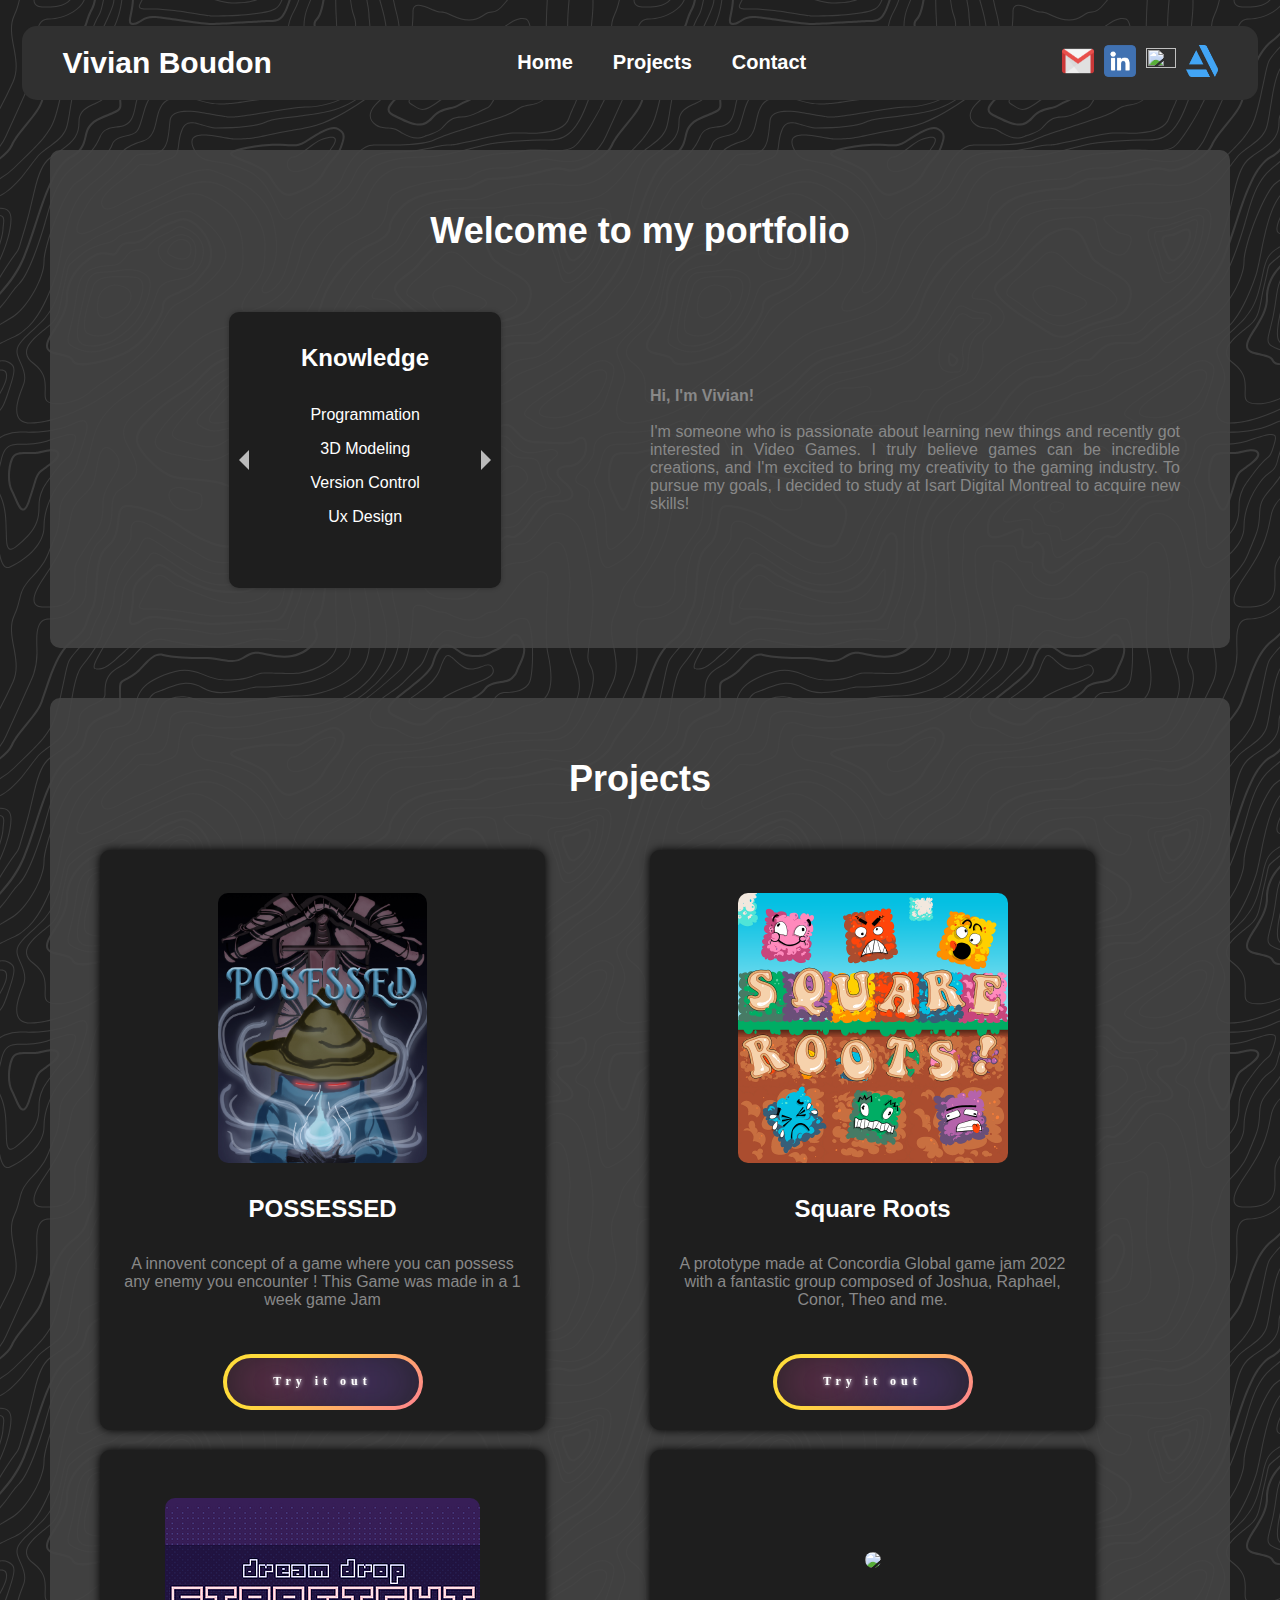
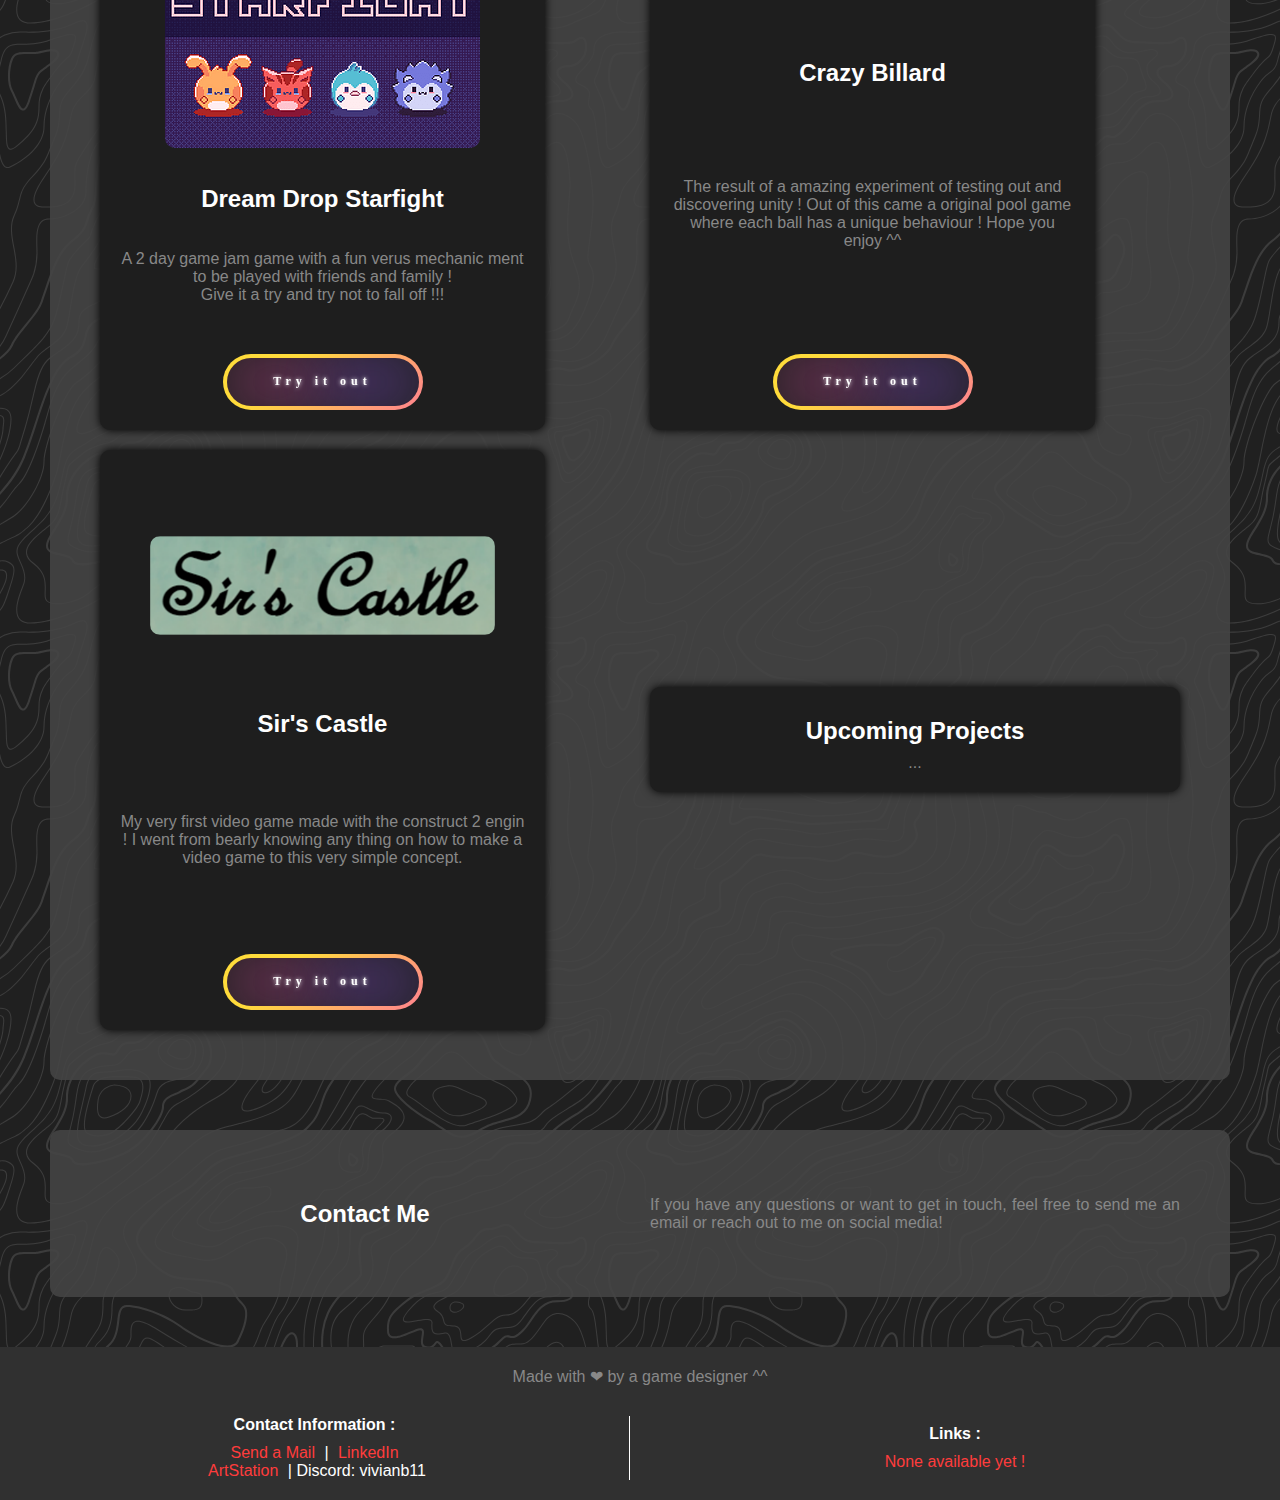
==== index.html @ c64f6b52 "Added new game + dell usful buttons" ====
<!DOCTYPE html>
<html lang="en">

<head>
    <meta charset="UTF-8">
    <meta name="viewport" content="width=device-width, initial-scale=1.0">

    <title>My portfolio</title>
    <link rel="shortcut icon" href="Assets/Icons/Logo-Site.png" type="image/x-icon">

    <link rel="stylesheet" type="text/css" href="style.css">
</head>

<body>
    <header>
        <div class="logo">
            <a href="" class="no-underline">
                <h3>Vivian Boudon</h3>
            </a>
        </div>
        <nav>
            <ul class="navbar-menu">
                <li><a href="#home">Home</a></li>
                <li><a href="#projects">Projects</a></li>
                <!-- <li><a href="#about">About Me</a></li> -->
                <li><a href="#contact">Contact</a></li>
            </ul>
        </nav>
        <div class="toggle">
            <!--<label class="label">&#x1F319;</label>-->
            <a href="#" class="no-underline" id="copy-link">
                <img src="Assets/Icons/Gmail-logo.png" width="32px" aspect-ratio="1/1" />
            </a>
            <a href="https://www.linkedin.com/in/vivian-boudon/" class="no-underline" target="_blank">
                <img src="Assets/Icons/Linkedin-logo.png" width="32px"/>
            </a>
            <a href="https://github.com/vivianb11" class="no-underline" target="_blank">
                <img src="Assets/Icons/github-icon.png" width="30px"/>
            </a>
            <a href="https://vivianb11.artstation.com/" class="no-underline" target="_blank">
                <img src="Assets/Icons/Artstation-logo.png" width="32px"/>
            </a>
        </div>
    </header>

    <section id="home">
        <div class="presentation_Title">
            <h1>Welcome to my portfolio</h1>
        </div>
        <div class="grid">
            <div class="card-deck">
                <div class="card active">
                    <h2 class="cardTitle">Knowledge</h2>
                    <div class="cardContent">
                        <div class="triangle prev"></div>
                        <ul>
                            <li>Programmation</li>
                            <li>3D Modeling</li>
                            <li>Version Control</li>
                            <li>Ux Design</li>
                        </ul>
                        <div class="triangle next"></div>
                    </div>
                </div>

                <div class="card">
                    <h2>Soft Skills</h2>
                    <div class="cardContent">
                        <div class="triangle prev"></div>
                        <ul>
                            <li>Open Minded</li>
                            <li>Organized</li>
                            <li>Team Work</li>
                            <li>Curious</li>
                        </ul>
                        <div class="triangle next"></div>
                    </div>
                </div>

                <div class="card">
                    <h2>Software I use</h2>
                    <div class="cardContent">
                        <div class="triangle prev"></div>
                        <ul>
                            <li>Unity</li>
                            <li>Blender</li>
                            <li>Figma</li>
                            <li>Photoshop</li>
                        </ul>
                        <div class="triangle next"></div>
                    </div>
                </div>
            </div>

            <div>
                <p class="welcome-text">
                    <strong>Hi, I'm Vivian!</strong><br><br>
                    I'm someone who is passionate about learning new things and recently got interested in Video Games.
                    I truly believe games can be incredible creations, and I'm excited to bring my creativity to the
                    gaming industry.
                    To pursue my goals, I decided to study at Isart Digital Montreal to acquire new skills!
                </p>
            </div>
        </div>
    </section>

    <section id="projects">
        <h1>Projects</h1>
        <div class="grid">

            <div class="item">
                <!-- <div class="void"></div> -->
                <img src="Assets/Img/Poster_-_Fiche.jpg">
                <!-- <div class="void"></div> -->
                    <h2>POSSESSED</h2>
                    <p>A innovent concept of a game where you can possess any enemy you encounter ! This Game was made in a 1 week game Jam</p>
                <div class="Button Grid">
                    <!-- <a href="#" class="btn" type="button">
                        <strong>Learn More <br> (WIP)</strong>

                        <div id="glow">
                            <div class="circle"></div>
                            <div class="circle"></div>
                        </div>
                    </a> -->
                    <a href="https://vivianb11.itch.io/possessed" class="btn" type="button" target="_blank">
                        <strong>Try it out</strong>

                        <div id="glow">
                            <div class="circle"></div>
                            <div class="circle"></div>
                        </div>
                    </a>
                </div>
            </div>

            <div class="item">
                <!-- <div class="void"></div> -->
                <img src="Assets/Img/SquareRoots_Ill.png">
                <!-- <div class="void"></div> -->
                    <h2>Square Roots</h2>
                    <p>A prototype made at Concordia Global game jam 2022 with a fantastic group composed of Joshua,
                        Raphael, Conor, Theo and me.</p>
                <div class="Button Grid">
                    <!-- <a href="#" class="btn" type="button">
                        <strong>Learn More <br> (WIP)</strong>

                        <div id="glow">
                            <div class="circle"></div>
                            <div class="circle"></div>
                        </div>
                    </a> -->
                    <a href="https://play.unity.com/mg/other/squaredroots" class="btn" type="button" target="_blank">
                        <strong>Try it out</strong>

                        <div id="glow">
                            <div class="circle"></div>
                            <div class="circle"></div>
                        </div>
                    </a>
                </div>
            </div>

            <div class="item">
                    <img src="Assets/Img/DreamDropStarfight.png">
                    <h2>Dream Drop Starfight</h2>
                    <p>A 2 day game jam game with a fun verus mechanic ment to be played with friends and family ! <br> Give it a try and try not to fall off !!!</p>
                <div class="Button Grid">
                    <!-- <a href="#" class="btn" type="button">
                        <strong>Learn More <br> (WIP)</strong>

                        <div id="glow">
                            <div class="circle"></div>
                            <div class="circle"></div>
                        </div>
                    </a> -->
                    <a href="https://miss-mystie.itch.io/dream-drop-starfight" class="btn" type="button" target="_blank">
                        <strong>Try it out</strong>

                        <div id="glow">
                            <div class="circle"></div>
                            <div class="circle"></div>
                        </div>
                    </a>
                </div>
            </div>

            <div class="item">
                <!-- <div class="void"></div> -->
                <img src="Assets/Img/CrazyPoolIlustration.png">
                <!-- <div class="void"></div> -->
                <h2>Crazy Billard</h2>
                <p>The result of a amazing experiment of testing out and discovering unity ! Out of this came a original pool game where each ball has a unique behaviour ! Hope you enjoy ^^</p>
                <div class="Button Grid">
                    <!-- <a href="#" class="btn" type="button">
                        <strong>Learn More <br> (WIP)</strong>

                        <div id="glow">
                            <div class="circle"></div>
                            <div class="circle"></div>
                        </div>
                    </a> -->
                    <a href="https://play.unity.com/mg/other/crazybillard_build_web" class="btn" type="button" target="_blank">
                        <strong>Try it out</strong>

                        <div id="glow">
                            <div class="circle"></div>
                            <div class="circle"></div>
                        </div>
                    </a>
                </div>
            </div>

            <div class="item">
                <!-- <div class="void"></div> -->
                <img src="Assets/Img/Sir'sCastle_Ill.png">
                <!-- <div class="void"></div> -->
                <h2>Sir's Castle</h2>
                <p>My very first video game made with the construct 2 engin ! I went from bearly knowing any thing on
                    how to make a video game to this very simple concept.</p>
                <div class="Button Grid">
                    <!-- <a href="#" class="btn" type="button">
                        <strong>Learn More <br> (WIP)</strong>

                        <div id="glow">
                            <div class="circle"></div>
                            <div class="circle"></div>
                        </div>
                    </a> -->
                    <a href="https://vivianb11.itch.io/sirs-castle" class="btn" type="button" target="_blank">
                        <strong>Try it out</strong>

                        <div id="glow">
                            <div class="circle"></div>
                            <div class="circle"></div>
                        </div>
                    </a>
                </div>
            </div>

            <div class="item">
                <!--<img src="image3.png">-->
                <h2>Upcoming Projects</h2>
                <p>...</p>
            </div>

            <!-- more items here (copy paste template) -->

            <!-- <div class="item">
                    <img src="A Image">
                    <video src="Or a video" muted autoplay loop></video>
                    <h2>Title</h2>
                    <p>Text</p>
                <div class="Button Grid">
                    <a href="#" class="btn" type="button">
                        <strong>Learn More <br> (WIP)</strong>

                        <div id="glow">
                            <div class="circle"></div>
                            <div class="circle"></div>
                        </div>
                    </a>
                    <a href="Link test" class="btn" type="button" target="_blank">
                        <strong>Try it out</strong>

                        <div id="glow">
                            <div class="circle"></div>
                            <div class="circle"></div>
                        </div>
                    </a>
                </div>
            </div> -->

        </div>
    </section>

    <section id="contact">
        <div class="grid">
            <h2>Contact Me</h2>
            <p>If you have any questions or want to get in touch, feel free to send me an email or reach out to me on
                social media!</p>
        </div>
    </section>

    <footer>
        <div class="love-message">
            <p>Made with ❤ by a game designer ^^</p>
        </div>
        <div class="footer-container">
            <div class="left-side">
                <div class="contact-info">
                    <h4>Contact Information :</h4>
                    <a href="mailto:vivianb.pro@gmail.com">Send a Mail</a> <span>|</span>
                    <a href="https://www.linkedin.com/in/vivian-boudon/" target="_blank">LinkedIn</a>
                    <p></p>
                    <a href="https://www.artstation.com/vivianb11" target="_blank">ArtStation</a> <span>|</span>
                    <span class="discord-info">Discord: vivianb11</span>
                </div>
            </div>
            <div class="right-side">
                <div class="additional-links">
                    <h4>Links :</h4>
                    <a href="#">None available yet !</a>
                    <!-- <a href="#">About</a>
                    <p></p>
                    <a href="#">Portfolio</a>
                    <p></p>
                    <a href="#">Projects</a>
                    <p></p>
                    <a href="#">Resume</a> -->
                </div>
            </div>
        </div>
    </footer>


    <script src="script.js"></script>
</body>

</html>
---- style.css ----
html {
  scroll-behavior: smooth;
}

img {
  filter: none;
}

header {
  background-color: #303030;
  color: #fff;
  width: 95%;
  padding-left: 10px;
  padding-right: 10px;
  display: flex;
  justify-content: space-between;
  align-items: center;
  border-radius: 15px 15px 15px 15px;
  margin: 0 auto;
  margin-top: 2%;
  max-width: 100%;
}

.logo {
  white-space: nowrap;
  margin: 20px;
}

.logo a h3 {
  padding-left: 5%;
  padding-right: 10%;
  margin: 0px;
}

.navbar-menu {
  list-style: none;
  display: flex;
  margin: 0;
  padding: 0;
}

.navbar-menu li {
  margin-left: 20px;
}

.navbar-menu li:first-child {
  margin-left: 0;
}

.navbar-menu li a {
  color: #fff;
  font-weight: bold;
  text-decoration: none;
  transition: all 0.2s ease-in-out;
  font-size: 125%;
}

.navbar-menu li a:hover {
  color: #f33;
}

body {
  background-color: #202020;
  background-image: url("data:image/svg+xml,%3Csvg xmlns='http://www.w3.org/2000/svg' width='600' height='600' viewBox='0 0 600 600'%3E%3Cpath fill='%23444444' fill-opacity='0.8' d='M600 325.1v-1.17c-6.5 3.83-13.06 7.64-14.68 8.64-10.6 6.56-18.57 12.56-24.68 19.09-5.58 5.95-12.44 10.06-22.42 14.15-1.45.6-2.96 1.2-4.83 1.9l-4.75 1.82c-9.78 3.75-14.8 6.27-18.98 10.1-4.23 3.88-9.65 6.6-16.77 8.84-1.95.6-3.99 1.17-6.47 1.8l-6.14 1.53c-5.29 1.35-8.3 2.37-10.54 3.78-3.08 1.92-6.63 3.26-12.74 5.03a384.1 384.1 0 0 1-4.82 1.36c-2.04.58-3.6 1.04-5.17 1.52a110.03 110.03 0 0 0-11.2 4.05c-2.7 1.15-5.5 3.93-8.78 8.4a157.68 157.68 0 0 0-6.15 9.2c-5.75 9.07-7.58 11.74-10.24 14.51a50.97 50.97 0 0 1-4.6 4.22c-2.33 1.9-10.39 7.54-11.81 8.74a14.68 14.68 0 0 0-3.67 4.15c-1.24 2.3-1.9 4.57-2.78 8.87-2.17 10.61-3.52 14.81-8.2 22.1-4.07 6.33-6.8 9.88-9.83 12.99-.47.48-.95.96-1.5 1.48l-3.75 3.56c-1.67 1.6-3.18 3.12-4.86 4.9a42.44 42.44 0 0 0-9.89 16.94c-2.5 8.13-2.72 15.47-1.76 27.22.47 5.82.51 6.36.51 8.18 0 10.51.12 17.53.63 25.78.24 4.05.56 7.8.97 11.22h.9c-1.13-9.58-1.5-21.83-1.5-37 0-1.86-.04-2.4-.52-8.26-.94-11.63-.72-18.87 1.73-26.85a41.44 41.44 0 0 1 9.65-16.55c1.67-1.76 3.18-3.27 4.83-4.85.63-.6 3.13-2.96 3.75-3.57a71.6 71.6 0 0 0 1.52-1.5c3.09-3.16 5.86-6.76 9.96-13.15 4.77-7.42 6.15-11.71 8.34-22.44.86-4.21 1.5-6.4 2.68-8.6.68-1.25 1.79-2.48 3.43-3.86 1.38-1.15 9.43-6.8 11.8-8.72 1.71-1.4 3.26-2.81 4.7-4.3 2.72-2.85 4.56-5.54 10.36-14.67a156.9 156.9 0 0 1 6.1-9.15c3.2-4.33 5.9-7.01 8.37-8.07 3.5-1.5 7.06-2.77 11.1-4.02a233.84 233.84 0 0 1 7.6-2.2l2.38-.67c6.19-1.79 9.81-3.16 12.98-5.15 2.14-1.33 5.08-2.33 10.27-3.65l6.14-1.53c2.5-.63 4.55-1.2 6.52-1.82 7.24-2.27 12.79-5.06 17.15-9.05 4.05-3.72 9-6.2 18.66-9.9l4.75-1.82c1.87-.72 3.39-1.31 4.85-1.91 10.1-4.15 17.07-8.32 22.76-14.4 6.05-6.45 13.95-12.4 24.49-18.92 1.56-.96 7.82-4.6 14.15-8.33v-64.58c-4 8.15-8.52 14.85-12.7 17.9-2.51 1.82-5.38 4.02-9.04 6.92a1063.87 1063.87 0 0 0-6.23 4.98l-1.27 1.02a2309.25 2309.25 0 0 1-4.87 3.9c-7.55 6-12.9 10.05-17.61 13.19-3.1 2.06-3.86 2.78-8.06 7.13-5.84 6.07-11.72 8.62-29.15 10.95-11.3 1.5-20.04 4.91-30.75 11.07-1.65.94-7.27 4.27-6.97 4.1-2.7 1.58-4.69 2.69-6.64 3.66-5.63 2.8-10.47 4.17-15.71 4.17-17.13 0-41.44 11.51-51.63 22.83-12.05 13.4-31.42 27.7-45.25 31.16-7.4 1.85-11.85 7.05-14.04 14.69-1.26 4.4-1.58 8.28-1.58 13.82 0 .82.01.98.24 3.63.45 5.18.35 8.72-.77 13.26-1.53 6.2-4.89 12.6-10.59 19.43-13.87 16.65-22.88 46.58-22.88 71.68 0 2.39.02 4.26.06 8.75.12 10.8.1 15.8-.22 21.95-.56 11.18-2.09 20.73-5 29.3h-1.05c2.94-8.56 4.49-18.12 5.05-29.35.31-6.13.34-11.1.22-21.9-.04-4.48-.06-6.36-.06-8.75 0-25.32 9.07-55.47 23.12-72.32 5.6-6.72 8.88-12.99 10.38-19.03 1.09-4.4 1.18-7.85.74-12.93-.23-2.7-.24-2.86-.24-3.72 0-5.62.32-9.57 1.62-14.1 2.28-7.95 6.97-13.44 14.76-15.39 13.6-3.4 32.82-17.59 44.75-30.84C409 360.14 433.58 348.5 451 348.5c5.07 0 9.77-1.33 15.26-4.07 1.93-.96 3.9-2.05 6.58-3.62-.3.18 5.33-3.16 6.98-4.11 10.82-6.21 19.66-9.67 31.11-11.2 17.23-2.3 22.9-4.75 28.57-10.64 4.25-4.41 5.04-5.16 8.22-7.28 4.68-3.11 10.01-7.14 17.55-13.14a1113.33 1113.33 0 0 0 4.86-3.89l1.28-1.02a4668.54 4668.54 0 0 1 6.23-4.98c3.67-2.9 6.55-5.12 9.07-6.95 4.37-3.19 9.16-10.56 13.29-19.4v66.9zm0-116.23c-.62.01-1.27.06-1.95.13-6.13.63-13.83 3.45-21.83 7.45-3.64 1.82-8.46 2.67-14.17 2.71-4.7.04-9.72-.47-14.73-1.33-1.7-.3-3.26-.61-4.67-.93a31.55 31.55 0 0 0-3.55-.57 273.4 273.4 0 0 0-16.66-.88c-10.42-.16-17.2.74-17.97 2.73-.38.97.6 2.55 3.03 4.87 1.01.97 2.22 2.03 4.04 3.55a1746.07 1746.07 0 0 0 4.79 4.02c1.39 1.2 3.1 1.92 5.5 2.5.7.16.86.2 2.64.54 3.53.7 5.03 1.25 6.15 2.63 1.41 1.76 1.4 4.54-.15 8.88-2.44 6.83-5.72 10.05-10.19 10.33-3.63.23-7.6-1.29-14.52-5.06-4.53-2.47-6.82-7.3-8.32-15.26-.17-.87-.32-1.78-.5-2.86l-.43-2.76c-1.05-6.58-1.9-9.2-3.73-10.11-.81-.4-1.59-.74-2.36-1-2.27-.77-4.6-1.02-8.1-.92-2.29.07-14.7 1-13.77.93-20.55 1.37-28.8 5.05-37.09 14.99a133.07 133.07 0 0 0-4.25 5.44l-2.3 3.09-2.51 3.32c-4.1 5.36-7.06 8.48-10.39 11.12-.65.52-1.33 1.04-2.13 1.62l-4.11 2.94a106.8 106.8 0 0 0-5.16 3.99c-4.55 3.74-9.74 8.6-16.25 15.38-8.25 8.58-11.78 13.54-11.7 15.95.07 1.65 1.64 2.11 6.79 2.38 1.61.09 2.15.12 2.98.2 2.95.24 5.09.73 6.81 1.68 7.48 4.15 11.63 7.26 13.95 11.58 3.3 6.15.8 12.88-8.89 20.26-8.28 6.3-11.1 10.37-11.31 14.96-.06 1.17 0 1.93.26 4.43.69 6.47.25 10.65-2.8 17.42a44.23 44.23 0 0 1-4.16 7.53c-2.82 3.97-5.47 5.74-10.6 7.69-.43.16-3.34 1.23-4.27 1.59-1.8.68-3.38 1.36-5.01 2.14-4.18 2-8.4 4.6-13.1 8.24-8.44 6.51-13.23 14.56-15.98 25.06-1.1 4.2-1.55 6.81-2.8 15.21-1.26 8.6-2.17 12.64-4.08 16.55-2.1 4.28-11.93 26.59-12.97 28.88a382.7 382.7 0 0 1-6.37 13.41c-4.07 8.11-7.61 14.07-10.73 17.81-5.38 6.46-8.98 14.37-13.77 28.42a810.14 810.14 0 0 0-1.89 5.6c-1.8 5.35-2.96 8.6-4.26 11.85-6.13 15.32-25.43 26.31-46.46 26.31-11.2 0-20.58-2.74-31.02-8.55-5.6-3.13-4.55-2.42-22.26-14.54-14.33-9.8-17.7-10.73-20.47-6.9-.37.5-1.81 2.74-1.83 2.77a52.24 52.24 0 0 1-4.94 5.9c-.73.79-5.52 5.87-6.97 7.45-2.38 2.6-4.3 4.81-5.98 6.93a45.6 45.6 0 0 0-5.08 7.66c-1.29 2.57-1.9 5.25-2.66 10.6a997.6 997.6 0 0 1-.46 3.18h-1l.47-3.32c.77-5.45 1.4-8.2 2.75-10.9a46.54 46.54 0 0 1 5.2-7.84c1.7-2.14 3.63-4.38 6.03-6.98 1.45-1.59 6.24-6.68 6.96-7.46a51.58 51.58 0 0 0 4.84-5.78s1.47-2.26 1.86-2.8c3.25-4.5 7.08-3.44 21.84 6.67 17.67 12.08 16.62 11.38 22.19 14.48 10.3 5.73 19.5 8.43 30.53 8.43 20.65 0 39.57-10.77 45.54-25.69a219.7 219.7 0 0 0 4.24-11.8 6752.32 6752.32 0 0 0 1.88-5.6c4.83-14.16 8.47-22.14 13.96-28.73 3.05-3.66 6.56-9.57 10.6-17.61 1.97-3.93 4.04-8.31 6.35-13.38 1.03-2.28 10.88-24.61 12.98-28.91 1.85-3.79 2.75-7.76 4-16.25 1.24-8.44 1.7-11.07 2.81-15.32 2.8-10.7 7.71-18.94 16.33-25.6a73.18 73.18 0 0 1 13.29-8.35c1.66-.8 3.27-1.48 5.08-2.18.94-.36 3.86-1.43 4.28-1.59 4.95-1.88 7.44-3.55 10.14-7.33 1.35-1.9 2.68-4.3 4.06-7.37 2.97-6.58 3.39-10.59 2.72-16.9a27.13 27.13 0 0 1-.27-4.58c.22-4.94 3.21-9.24 11.7-15.7 9.33-7.11 11.66-13.34 8.62-19-2.2-4.09-6.25-7.12-13.55-11.17-1.57-.88-3.6-1.33-6.42-1.57-.8-.07-1.34-.1-2.95-.19-5.77-.3-7.63-.85-7.72-3.34-.1-2.81 3.5-7.87 11.97-16.69 6.53-6.8 11.75-11.69 16.33-15.45 1.79-1.47 3.42-2.72 5.2-4.03l4.12-2.94c.79-.58 1.46-1.08 2.1-1.59 3.26-2.6 6.16-5.65 10.21-10.94a383.2 383.2 0 0 0 2.5-3.32l2.31-3.09c1.8-2.39 3.04-4 4.29-5.48 8.47-10.17 16.98-13.96 37.27-15.3-.44.02 12-.9 14.32-.98 3.62-.1 6.05.16 8.46.98.8.27 1.62.62 2.47 1.04 2.27 1.14 3.17 3.87 4.27 10.85l.44 2.76c.17 1.07.33 1.97.5 2.83 1.44 7.69 3.62 12.29 7.8 14.57 6.76 3.68 10.6 5.15 13.99 4.94 4-.25 6.99-3.17 9.3-9.67 1.45-4.04 1.46-6.49.32-7.92-.9-1.12-2.28-1.62-5.57-2.27a55.8 55.8 0 0 1-2.67-.55c-2.54-.6-4.39-1.4-5.93-2.71a252.63 252.63 0 0 0-4.78-4.01 84.35 84.35 0 0 1-4.08-3.6c-2.73-2.6-3.86-4.43-3.28-5.95 1.02-2.64 7.82-3.54 18.93-3.37a230.56 230.56 0 0 1 16.73.88c2.76.39 3.2.49 3.68.6 1.4.3 2.95.62 4.62.91a82.9 82.9 0 0 0 14.56 1.32c5.56-.04 10.24-.86 13.73-2.6 8.1-4.05 15.89-6.9 22.17-7.56.7-.07 1.4-.11 2.05-.13v1zm0-100.94v1.5c-8.62 16.05-17.27 29.55-23.65 35.92-3.19 3.2-7.62 4.9-13.54 5.56-4.45.48-8.28.4-19.18-.2-9.91-.55-15.32-.44-20.52.78a84.05 84.05 0 0 1-15 2.11l-2.25.14c-12.49.75-19.37 1.78-32.72 5.74-4.5 1.33-9.27 2.49-14.3 3.48a246.27 246.27 0 0 1-32.6 3.97c-7.56.45-13.21.57-20.24.57-5.4 0-11.9 1.61-18 5.18-8.3 4.87-15.06 12.87-19.53 24.5a68.57 68.57 0 0 1-4.56 9.8c-3.6 6.2-6.92 8.99-13.38 12.18l-4.03 1.96a64.48 64.48 0 0 0-15.16 10.25c-8.2 7.33-13.72 16.63-22.54 35.6l-2.08 4.49c-7.3 15.7-11.5 23.3-17.35 29.87-7.7 8.66-20.25 14.42-40.31 20.08-4.37 1.23-19.04 5.08-19.24 5.13-6.92 1.87-11.68 3.34-15.63 4.92-10.55 4.22-18.71 10.52-36.38 26.52l-1.7 1.54c-8.58 7.76-13.41 11.9-18.81 15.88-3.95 2.9-8 5.67-12.97 8.91-2.06 1.34-10.3 6.6-12.33 7.94-11.52 7.5-18.53 13.04-24.62 20.08a62.01 62.01 0 0 0-6.44 8.85c-4.13 6.91-6.27 13.15-9.2 25.11l-1.54 6.26c-.6 2.45-1.15 4.54-1.72 6.58-2.97 10.7-6.9 17.36-14.78 26.91L69.6 491a148.51 148.51 0 0 0-4.19 5.3 23.9 23.9 0 0 0-3.44 6.28c-1.16 3.23-1.52 5.9-1.87 11.94-.58 10.05-1.42 15.04-4.63 22.67-1.57 3.72-5.66 14.02-6.41 15.8a73.46 73.46 0 0 1-3.57 7.4c-2.88 5.14-6.71 10.12-13.12 16.95-5.96 6.36-8.87 10.9-10.61 16a56.88 56.88 0 0 0-1.38 4.82l-.46 1.84h-1.03l.52-2.08c.52-2.09.92-3.49 1.4-4.9 1.8-5.25 4.78-9.9 10.84-16.36 6.35-6.78 10.13-11.7 12.97-16.77a72.5 72.5 0 0 0 3.52-7.29c.75-1.76 4.84-12.06 6.4-15.8 3.17-7.5 3.99-12.4 4.56-22.33.35-6.14.72-8.88 1.93-12.23a24.9 24.9 0 0 1 3.58-6.54c1.27-1.7 2.6-3.37 4.22-5.34l4.11-4.95c7.8-9.46 11.66-16 14.59-26.54.56-2.04 1.1-4.12 1.71-6.56l1.53-6.26c2.96-12.04 5.13-18.36 9.32-25.39 1.84-3.08 4-6.05 6.54-8.99 6.17-7.12 13.24-12.7 24.83-20.26 2.05-1.33 10.28-6.6 12.33-7.94 4.96-3.22 9-5.98 12.92-8.87 5.37-3.95 10.19-8.08 18.74-15.82l1.7-1.54c17.76-16.09 25.98-22.43 36.67-26.7 4-1.6 8.8-3.09 15.75-4.96.21-.06 14.87-3.9 19.22-5.13 19.9-5.61 32.32-11.31 39.85-19.78 5.76-6.48 9.93-14.02 17.18-29.64l2.09-4.5c8.87-19.07 14.44-28.46 22.77-35.9a65.48 65.48 0 0 1 15.38-10.4l4.04-1.97c6.3-3.1 9.47-5.77 12.96-11.77a67.6 67.6 0 0 0 4.48-9.67c4.56-11.84 11.47-20.02 19.97-25 6.25-3.66 12.93-5.32 18.5-5.32 7.01 0 12.65-.12 20.17-.57a245.3 245.3 0 0 0 32.47-3.96c5-.98 9.75-2.13 14.22-3.45 13.43-3.98 20.38-5.02 32.94-5.78l2.24-.14c5.76-.37 9.8-.9 14.85-2.09 5.31-1.25 10.79-1.35 22.6-.7 9.04.5 12.84.58 17.21.1 5.71-.62 9.94-2.26 12.95-5.26 6.44-6.45 15.3-20.37 24.35-36.72zm0 450.21c-1.28-4.6-2.2-10.55-3.33-20.25l-.24-2.04-.23-2.03c-1.82-15.7-3.07-21.98-5.55-24.47-2.46-2.46-3.04-5.03-2.52-8.64.1-.6.18-1.1.39-2.15.69-3.54.77-5.04.08-6.84-.91-2.38-3.31-4.41-7.79-6.26-5.08-2.09-6.52-4.84-4.89-8.44.66-1.45 1.79-3.02 3.52-5.01 1.04-1.2 5.48-5.96 5.08-5.53 6.15-6.7 8.98-11.34 8.98-16.48a15.2 15.2 0 0 1 6.5-12.89v1.26a14.17 14.17 0 0 0-5.5 11.63c0 5.47-2.93 10.29-9.24 17.16.38-.42-4.04 4.33-5.07 5.5-1.67 1.93-2.75 3.43-3.36 4.77-1.37 3.04-.23 5.22 4.36 7.1 4.71 1.95 7.32 4.16 8.34 6.83.78 2.04.7 3.67-.03 7.4-.2 1.03-.3 1.51-.38 2.09-.48 3.33.03 5.59 2.23 7.8 2.74 2.74 3.98 8.96 5.84 25.06l.24 2.03.23 2.04c.82 7.01 1.53 12.06 2.34 16.03v4.33zm0-62.16c-1.4-3.13-4.43-9.9-4.95-11.17-1.02-2.53-1.25-3.8-.91-5.18.2-.84 2.05-4.68 2.32-5.33a70.79 70.79 0 0 0 3.54-11.2v3.99a62.82 62.82 0 0 1-2.62 7.6c-.31.75-2.09 4.46-2.27 5.18-.28 1.12-.08 2.22.87 4.57.41 1.02 2.5 5.7 4.02 9.09v2.45zm0-85.09c-1.65 1.66-3.66 2.9-6.4 4.13-.25.1-13.97 5.47-20.4 8.43-9.35 4.32-16.7 5.9-23.03 5.25-5.08-.53-9.02-2.25-14.77-5.92l-3.2-2.07a77.4 77.4 0 0 0-5.44-3.27c-4.05-2.18-3.25-5.8 1.47-10.47 3.71-3.68 9.6-7.93 18.73-13.8l4.46-2.82c17.95-11.33 18.22-11.5 22.27-14.74 11.25-9 19.69-14.02 26.31-15.1v1.02c-6.37 1.1-14.62 6-25.69 14.86-4.1 3.28-4.34 3.44-22.36 14.8a652.4 652.4 0 0 0-4.45 2.83c-9.07 5.83-14.92 10.05-18.57 13.66-4.31 4.28-4.95 7.13-1.7 8.88 1.7.91 3.29 1.88 5.5 3.3l3.2 2.08c5.64 3.59 9.45 5.25 14.34 5.76 6.13.64 13.32-.9 22.52-5.15 6.46-2.98 20.18-8.35 20.4-8.44 3.04-1.37 5.1-2.71 6.81-4.69v1.47zm0-41.37v1c-6.56.26-12.11 3.13-19.71 9.08l-4.63 3.68a51.87 51.87 0 0 1-4.4 3.14c-.82.52-5.51 3.33-6.22 3.76-3.31 2-6.15 3.8-8.87 5.6a112.61 112.61 0 0 0-8.16 5.92c-4.61 3.72-7.4 6.9-7.97 9.35-.63 2.67 1.48 4.53 7.05 5.46 10.7 1.78 20.92-.05 30.45-4.65a61.96 61.96 0 0 0 17.1-12.2 41.8 41.8 0 0 0 5.36-7.42v1.92a38.94 38.94 0 0 1-4.64 6.19 62.95 62.95 0 0 1-17.39 12.41c-9.7 4.68-20.13 6.55-31.05 4.73-6.06-1-8.65-3.29-7.85-6.67.64-2.74 3.53-6.05 8.31-9.9 2.35-1.9 5.1-3.88 8.24-5.97 2.73-1.82 5.58-3.61 8.9-5.62.72-.44 5.4-3.24 6.22-3.75 1.26-.8 2.6-1.76 4.3-3.09.8-.62 3.9-3.1 4.63-3.67 7.77-6.1 13.49-9.04 20.33-9.3zm0-154.6v1c-1.75-.24-4.3.23-7.82 1.55-10.01 3.75-13.8 5.07-19.15 6.76-1.78.56-2.63.83-3.87 1.24-1.48.5-3.16.76-6.74 1.16a1550.34 1550.34 0 0 0-2.64.3c-7.8.94-11.28 2.47-11.28 6.07 0 4.45 2.89 13.18 7.96 25.81a57.34 57.34 0 0 1 2.33 7.6 258.32 258.32 0 0 1 .84 3.46c1.86 7.62 3.17 10.71 5.56 11.67 2.21.88 4.7.6 7.47-.72 3.48-1.69 7.22-4.94 11.2-9.47 1.52-1.7 2.97-3.49 4.59-5.57l3.16-4.1c2.59-3.23 6.07-12.21 8.39-20.23v3.45c-2.29 7.2-5.27 14.5-7.61 17.41-.44.55-2.67 3.46-3.15 4.09-1.63 2.1-3.1 3.9-4.62 5.62-4.08 4.61-7.9 7.94-11.53 9.7-2.99 1.44-5.77 1.75-8.28.74-2.84-1.13-4.2-4.34-6.15-12.35a2097.48 2097.48 0 0 1-.84-3.46c-.8-3.2-1.47-5.45-2.28-7.46-5.14-12.8-8.04-21.55-8.04-26.19 0-4.37 3.84-6.06 12.16-7.07a160.9 160.9 0 0 1 2.65-.3c3.5-.39 5.15-.64 6.53-1.1 1.26-.42 2.1-.7 3.88-1.26 5.34-1.68 9.11-3 19.1-6.74 3.53-1.32 6.22-1.84 8.18-1.61zM0 292c10.13-11.31 18.13-23.2 23.07-35.39 3.3-8.14 6.09-16.12 10.81-30.55l1.59-4.84c6.53-19.94 10.11-29.82 14.77-39.56 6.07-12.72 12.55-21.18 20.27-25.54 6.66-3.76 10.2-7.86 12.22-13.15a46.6 46.6 0 0 0 1.86-6.58c1.23-5.2 2.05-7.59 3.93-10.36 2.45-3.62 6.27-6.53 12.1-8.96 15.78-6.58 16.73-7.04 18.05-9.01.65-.98.83-2.15.74-4.51-.03-.73-.23-3.82-.24-4A93.8 93.8 0 0 1 119 94c0-10.04.18-11.37 2.37-13.15.52-.42 1.13-.8 2.07-1.3.27-.14 2.18-1.12 2.84-1.48a68.4 68.4 0 0 0 9.12-5.87c2.06-1.54 2.64-2.14 8.01-7.93 3.78-4.09 6.21-6.36 8.96-8.12 3.64-2.33 7.2-3.12 10.9-2.11 4.4 1.2 10.81 2 18.78 2.46 6.9.4 12.9.5 21.95.5 4.87 0 8.97.47 15.4 1.57 7.77 1.33 9.3 1.54 12.38 1.54 4.05 0 7.43-.88 10.68-2.95 5.06-3.22 8.11-4.67 11.2-5.2 3.62-.64 4.77-.46 16.55 2.06 17.26 3.7 30.85 1.36 41.06-9.7 5.1-5.53 5.48-8.9 3.48-14.8-.83-2.42-1.03-3.1-1.17-4.3-.29-2.52.5-4.71 2.71-6.93 2.65-2.65 4.72-9.17 6.22-18.29h2.03c-1.56 9.71-3.77 16.65-6.83 19.7-1.79 1.8-2.36 3.39-2.14 5.28.11 1 .3 1.63 1.07 3.9 2.22 6.53 1.76 10.66-3.9 16.8-10.77 11.66-25.07 14.13-42.95 10.3-11.42-2.45-12.55-2.62-15.78-2.06-2.77.48-5.62 1.84-10.47 4.92a20.93 20.93 0 0 1-11.76 3.27c-3.25 0-4.81-.22-12.73-1.57C212.74 59.46 208.73 59 204 59c-9.1 0-15.11-.1-22.07-.5-8.09-.47-14.62-1.29-19.2-2.54-5.62-1.53-10.17 1.38-17.85 9.66-5.5 5.94-6.08 6.53-8.28 8.18a70.38 70.38 0 0 1-9.38 6.03c-.68.37-2.58 1.35-2.84 1.49-.84.44-1.35.76-1.75 1.08C121.16 83.6 121 84.8 121 94c0 1.85.06 3.54.17 5.44 0 .17.2 3.28.24 4.03.1 2.75-.13 4.29-1.08 5.71-1.67 2.5-2.27 2.8-18.95 9.74-5.48 2.29-8.99 4.96-11.2 8.24-1.71 2.51-2.47 4.73-3.64 9.7-.83 3.5-1.21 4.92-1.94 6.83-2.18 5.73-6.05 10.19-13.1 14.18-7.3 4.12-13.55 12.28-19.46 24.66-4.6 9.64-8.17 19.46-14.67 39.32l-1.58 4.84c-4.75 14.47-7.54 22.48-10.86 30.69-5.28 13.01-13.95 25.65-24.93 37.6v-2.97zm0 78v-.5l1-.01c6.32 0 7.47 5.2 4.6 13.36a60.36 60.36 0 0 1-5.6 11.3v-1.92a57.76 57.76 0 0 0 4.65-9.72c2.69-7.6 1.71-12.02-3.65-12.02-.34 0-.67 0-1 .02v-46.59a340.96 340.96 0 0 0 13.71-8.34c13.66-9.46 29.79-37.6 29.79-53.59 0-18.1 21.57-72.64 32.23-79.42 12.71-8.09 32.24-27.96 35.8-37.75 1.93-5.3 5.5-7.27 14.42-9.37 6.15-1.44 8.64-2.42 10.67-4.79 1.5-1.74 2.72-4.79 4.33-10.3.23-.78 1.9-6.68 2.43-8.46 3.62-12.08 7.3-18.49 13.47-20.39 2.5-.76 3.03-.98 9.74-3.7 7.49-3.03 11.97-4.43 17.12-4.92 6.75-.65 13.13.75 19.55 4.67 5.43 3.32 12.19 4.72 20.17 4.56 6.03-.12 12.2-1.07 19.83-2.8 1.82-.4 7.38-1.74 8.26-1.94 2.69-.6 4.34-.89 5.48-.89 4.97 0 8.93-.05 14.2-.27 7.9-.32 15.56-.92 22.75-1.88 8.5-1.14 15.9-2.73 21.88-4.82 18.9-6.62 32.64-18.3 33.67-27.59.29-2.56.4-2.96 2.79-11.11 2.33-7.95 3.21-12.93 2.72-18.23-.2-2.24-.69-4.38-1.48-6.42-1.5-3.92-2.63-9.4-3.43-16.18h.9c.77 6.47 1.89 11.72 3.47 15.82a24.93 24.93 0 0 1 1.54 6.69c.5 5.46-.4 10.54-2.77 18.6-2.36 8.06-2.47 8.47-2.74 10.95-1.09 9.75-15.1 21.68-34.33 28.41-6.06 2.12-13.52 3.72-22.09 4.87-7.22.96-14.92 1.57-22.83 1.89-5.3.21-9.27.27-14.25.27-1.04 0-2.64.27-5.26.87-.87.2-6.43 1.53-8.26 1.94-7.68 1.73-13.92 2.7-20.03 2.82-8.15.17-15.1-1.27-20.71-4.7-6.23-3.81-12.4-5.16-18.93-4.54-5.04.48-9.44 1.86-16.84 4.86-6.75 2.74-7.29 2.95-9.82 3.73-5.73 1.76-9.28 7.96-12.81 19.72-.53 1.77-2.2 7.66-2.43 8.46-1.66 5.65-2.91 8.78-4.53 10.67-2.22 2.58-4.84 3.62-12.01 5.3-7.8 1.83-11.13 3.66-12.9 8.54-3.65 10.04-23.32 30.06-36.2 38.25C65.94 190 44.5 244.2 44.5 262c0 16.34-16.3 44.78-30.22 54.41-2.14 1.48-8.24 5.12-14.28 8.68v-1.16 46.09zm0-173.7v-1.11c7.42-3.82 14.55-10.23 21.84-18.98 3.8-4.56 14.21-18.78 15.79-20.55 1.8-2.04 4.06-3.96 7.42-6.45 1.08-.8 4.92-3.57 5.49-3.99 9.36-6.85 14-11.96 15.98-19.36.8-2.98 1.54-6.78 2.46-12.3.23-1.44 2-12.46 2.56-15.79 2.87-16.77 5.73-26.79 10.07-32.1C92.46 52.43 101.5 38.13 101.5 33c0-2.54.34-3.35 6.05-15.71.68-1.49 1.25-2.74 1.77-3.93 2.5-5.75 3.9-10.04 4.14-13.36h1c-.23 3.48-1.66 7.87-4.23 13.76-.52 1.2-1.09 2.45-1.78 3.95-5.54 12.01-5.95 12.99-5.95 15.29 0 5.47-9.09 19.84-20.11 33.31-4.2 5.12-7.03 15.06-9.86 31.64-.57 3.33-2.33 14.33-2.57 15.78-.92 5.56-1.67 9.38-2.48 12.4-2.05 7.68-6.82 12.93-16.35 19.91l-5.49 3.98c-3.3 2.45-5.51 4.34-7.27 6.31-1.53 1.73-11.94 15.93-15.76 20.53-7.52 9.02-14.88 15.6-22.61 19.46zm0 361.83v-4.33c.48 2.36 1 4.35 1.6 6.15 2 6.03 4.6 8.26 8.19 6.59C28.76 557.69 43.5 542.4 43.5 527c0-16.2 6.37-31.99 17.1-46.3 1.88-2.5 3.66-4.4 5.53-6 .73-.62 1.45-1.18 2.3-1.8l2-1.43c3.68-2.68 5.32-5.28 7.08-12.59.75-3.07 1.38-5.02 4.2-13.26l.63-1.88c3.24-9.58 4.56-14.97 4.17-18.65-.48-4.43-3.8-5.23-11.3-1.64a81.12 81.12 0 0 1-9.15 3.7c-13.89 4.67-26.96 5.8-42.66 5.42l-1.95-.05-1.45-.02a39.8 39.8 0 0 0-15.05 2.96A21.81 21.81 0 0 0 0 438.37v-1.26a23.55 23.55 0 0 1 4.55-2.57 40.77 40.77 0 0 1 16.92-3.02l1.95.05c15.6.38 28.57-.75 42.32-5.37a80.12 80.12 0 0 0 9.04-3.65c8.04-3.84 12.16-2.85 12.72 2.43.42 3.89-.92 9.34-4.21 19.08l-.64 1.88c-2.8 8.2-3.43 10.15-4.16 13.18-1.82 7.52-3.59 10.34-7.47 13.16l-2 1.43c-.84.6-1.54 1.15-2.25 1.75a35.45 35.45 0 0 0-5.37 5.84c-10.61 14.15-16.9 29.74-16.9 45.7 0 15.88-15 31.45-34.29 40.45-4.3 2.01-7.39-.66-9.56-7.18-.23-.68-.44-1.39-.65-2.13zm0-62.16v-2.45l1.46 3.27c2.1 4.8 3.46 10.33 4.26 16.77.66 5.3.84 9.3 1.04 18.5.2 9.32.5 12.75 1.63 15.05 1.28 2.6 3.67 2.35 8.29-1.5 17.14-14.3 21.82-22.9 21.82-38.62 0-7.17 1.1-12.39 3.7-17.68 2.27-4.67 3.65-6.62 13.4-19.62a69.8 69.8 0 0 1 7.6-8.79 44.76 44.76 0 0 1 3.54-3.06c.38-.3.64-.52.89-.74a10.47 10.47 0 0 0 2.63-3.32 35.78 35.78 0 0 0 2.26-5.94l.37-1.2.36-1.15c.29-.91.48-1.55.66-2.16.45-1.53.74-2.68.91-3.66.38-2.2.12-3.49-.85-4.15-2.35-1.61-9.28-.24-23.8 4.94-9.54 3.4-16.12 4.17-27.85 4.26-7.71.06-10.43.4-13.25 2.12-3.48 2.12-5.84 6.4-7.58 14.26-.5 2.2-.99 4.19-1.49 5.98v-3.98l.51-2.22c1.8-8.1 4.28-12.6 8.04-14.9 3.04-1.85 5.86-2.2 13.77-2.26 11.61-.09 18.1-.84 27.51-4.2 14.93-5.32 21.95-6.71 24.7-4.83 1.38.94 1.71 2.6 1.28 5.15a33.69 33.69 0 0 1-.94 3.78l-.66 2.17-.36 1.15-.37 1.2a36.64 36.64 0 0 1-2.33 6.1c-.8 1.53-1.61 2.52-2.86 3.61l-.92.77-1.02.83c-.9.74-1.65 1.4-2.47 2.18a68.84 68.84 0 0 0-7.48 8.66c-9.7 12.93-11.07 14.87-13.31 19.46-2.52 5.15-3.59 10.22-3.59 17.24 0 16.04-4.82 24.91-22.18 39.38-5.04 4.2-8.18 4.55-9.83 1.18-1.22-2.5-1.52-5.94-1.73-15.47-.2-9.16-.38-13.15-1.03-18.4-.79-6.34-2.12-11.8-4.19-16.49L0 495.98zM379.27 0h1.04l1.5 5.26c3.28 11.56 4.89 19.33 5.26 27.8.49 11.01-1.52 21.26-6.63 31.17-7.8 15.13-20.47 26.5-36.22 34.1-12.38 5.96-26.12 9.17-36.22 9.17-6.84 0-17.24 1.38-37.27 4.62l-2.27.37c-24.5 3.99-31.65 5-37.46 5-3.49 0-4.08-.08-19.54-2.8-3.56-.64-6.32-1.1-9-1.5-20.23-2.96-31-1.2-31.96 7.86-.1.85-.18 1.72-.29 2.81l-.27 2.73c-1.1 10.9-2.02 15.73-4.31 19.96-2.9 5.34-7.77 7.95-15.63 7.95-10.2 0-12.92.6-15.5 3.17.52-.51-5.03 5.85-8.16 8.7-2.75 2.5-14.32 12.55-15.77 13.83a341.27 341.27 0 0 0-6.54 5.92c-6.97 6.49-11.81 11.76-14.6 16.15-5.92 9.3-10.48 18.04-11.69 24.08-1.66 8.3 3.67 9.54 19.02 1.21a626.23 626.23 0 0 1 44.54-21.9c3.5-1.56 14.04-6.2 15.68-6.95 5.05-2.25 8.3-3.8 10.78-5.15l1.95-1.07 2.18-1.18c1.76-.94 3.38-1.76 5-2.55 18.1-8.72 34.48-10.46 50.33-1.2 22.89 13.34 38.28 37.02 38.28 56.44 0 19.12-.73 25.13-5.18 33.2a45.32 45.32 0 0 1-4.94 7.12c-6.47 7.77-11.81 16.2-12.76 21.27-1.2 6.34 4.69 7.03 20.17-.05 13.31-6.08 22.4-14.95 28.5-26.32a80.51 80.51 0 0 0 6.1-15.13c.9-2.98 3.17-11.65 3.41-12.48a29.02 29.02 0 0 1 1.75-4.83c7.47-14.93 21.09-30.5 36.25-37.24 7.61-3.38 13-9.65 19.4-20.79.84-1.48 4.26-7.64 5.14-9.17 3.52-6.1 6.22-9.7 9.37-11.98 10.15-7.4 28.7-11.1 50.29-11.1 7.52 0 16.54-1.24 27.51-3.58a420.1 420.1 0 0 0 14.96-3.52c-1.3.33 15.54-3.98 19.42-4.89 14.15-3.33 41.07-5.01 64.11-5.01 17.36 0 27.82-9.23 38.53-38.67 6.62-18.21 6.62-26.37 2.69-34.35l-1.18-2.37A13.36 13.36 0 0 1 587.5 58c0-4.03 0-4.01 2.5-24.56.46-3.73.8-6.74 1.12-9.64.9-8.45 1.38-15.2 1.38-20.8 0-.94-.02-1.94-.04-3h1c.03 1.06.04 2.06.04 3 0 5.65-.48 12.43-1.39 20.9-.3 2.91-.66 5.93-1.11 9.66-2.5 20.45-2.5 20.47-2.5 24.44 0 1.97.45 3.57 1.45 5.68.24.51 1.16 2.35 1.17 2.36 4.06 8.24 4.06 16.68-2.65 35.13-10.84 29.8-21.63 39.33-39.47 39.33-22.96 0-49.83 1.68-63.89 4.99-3.86.9-20.69 5.2-19.4 4.88a421.05 421.05 0 0 1-14.99 3.53c-11.04 2.35-20.11 3.6-27.72 3.6-21.4 0-39.76 3.67-49.7 10.9-3 2.19-5.64 5.7-9.1 11.68-.87 1.52-4.29 7.68-5.14 9.17-6.49 11.3-12 17.71-19.86 21.2-14.9 6.63-28.38 22.03-35.75 36.77a28.17 28.17 0 0 0-1.69 4.67c-.23.8-2.5 9.49-3.4 12.5a81.48 81.48 0 0 1-6.19 15.3c-6.2 11.56-15.44 20.58-28.96 26.76-16.1 7.36-23 6.55-21.58-1.04 1-5.29 6.4-13.83 12.99-21.73a44.33 44.33 0 0 0 4.82-6.96c4.35-7.88 5.06-13.77 5.06-32.72 0-19.04-15.19-42.4-37.72-55.55-15.57-9.08-31.62-7.38-49.45 1.21a132.9 132.9 0 0 0-7.14 3.71l-1.95 1.07a158.83 158.83 0 0 1-10.85 5.19c-1.65.74-12.18 5.38-15.69 6.95a625.25 625.25 0 0 0-44.46 21.86c-15.95 8.66-22.37 7.16-20.48-2.29 1.24-6.2 5.83-15.02 11.82-24.42 2.85-4.48 7.74-9.8 14.77-16.34 1.98-1.85 4.12-3.79 6.56-5.94 1.46-1.29 13.02-11.33 15.75-13.82 3.09-2.8 8.6-9.14 8.14-8.67 2.82-2.82 5.75-3.46 16.2-3.46 7.5 0 12.04-2.43 14.75-7.42 2.2-4.07 3.11-8.84 4.2-19.59l.26-2.73.3-2.81c.56-5.42 4.47-8.5 11.23-9.6 5.44-.88 12.51-.51 21.86.86 2.7.4 5.47.86 9.04 1.49 15.33 2.7 15.96 2.8 19.36 2.8 5.73 0 12.9-1.03 37.3-5l2.27-.36c20.1-3.26 30.52-4.64 37.43-4.64 9.95 0 23.54-3.18 35.78-9.08 15.57-7.5 28.09-18.73 35.78-33.65 5.02-9.75 7-19.82 6.51-30.67-.37-8.37-1.96-16.08-5.23-27.57L379.27 0zm13.68 0h1.02c.78 3.9 1.92 8.7 3.51 14.88 3.63 14.05 3.06 27.03-.75 38.77a61 61 0 0 1-11.35 20.68 138.36 138.36 0 0 1-19.32 18.77c-11.32 9.02-23.36 15.49-35.95 18.39a258.63 258.63 0 0 1-22.57 4.07c-3.17.44-6.36.85-10.3 1.32l-9.39 1.12c-11.53 1.41-17.45 2.55-21.64 4.46-9.28 4.21-28.35 6.04-49.21 6.04-1.37 0-2.8-.12-4.3-.35-2.62-.41-5-1.03-9.14-2.29-7.34-2.21-9.63-2.75-12.63-2.56-3.9.23-6.63 2.29-8.47 6.89-1.86 4.66-2.42 7.53-3.34 14.98-1.1 8.98-2.87 12.12-9.97 14.3a40.12 40.12 0 0 0-6.8 2.66c-.63.33-1.16.64-1.76 1.02l-1.34.86c-1.9 1.14-3.86 1.49-9.25 1.49-3.2 0-8.83-.55-9.51-.39-1.22.28-.75-.14-7.14 6.24-1.5 1.5-3.49 3.18-6.32 5.37-1.52 1.18-7.16 5.43-7.94 6.03-4.96 3.78-8.33 6.6-11.06 9.38-4.88 4.98-6.85 9.15-5.56 12.7 1.34 3.67 4.07 4.42 8.9 2.82a55.72 55.72 0 0 0 7.77-3.48c1.5-.77 7.78-4.13 9.37-4.96a116.8 116.8 0 0 1 12.31-5.68 162.2 162.2 0 0 0 11.04-4.84c2.04-.97 10.74-5.16 13-6.22 4.41-2.1 8.1-3.78 11.65-5.29 17.14-7.3 29.32-9.9 37.67-6.65l5.43 2.1c2.3.88 4.17 1.62 6.02 2.38a150.9 150.9 0 0 1 13.07 6c18.34 9.63 30.35 22.13 34.79 39.87 6.96 27.85 3.6 45.53-8.08 62.4-3.97 5.75-3.52 9.2.06 8.97 4.14-.28 10.21-4.95 15.11-12.52 3.1-4.8 5.1-10.45 8.05-21.53l1.69-6.35c.66-2.47 1.24-4.52 1.83-6.5 4.93-16.56 11-27.28 21.56-34.76 7.15-5.06 23.73-15.5 25.48-16.75 6.74-4.81 10.53-9.44 14.34-18 7.74-17.44 21.09-24.34 44.47-24.34 9.36 0 17.91-1.13 29.53-3.49a624.86 624.86 0 0 0 6.2-1.28c2.4-.5 4.07-.84 5.66-1.13 4.03-.74 7.04-1.1 9.61-1.1 4.44 0 9.39-1 31.39-5.99l2.95-.66c16.34-3.67 25.64-5.35 31.66-5.35 1.54 0 2.4.01 6.4.1 7.8.15 12.27.13 17.33-.2 16.41-1.06 26.73-5.36 29.8-14.56a87.1 87.1 0 0 1 3.55-8.83c-.15.31 2.29-4.96 2.9-6.38 5.38-12.3 5.57-21.92-1.44-39.44a86.4 86.4 0 0 1-5.26-20.72c-1.61-11.98-1.38-23.14.1-40.35l.2-2.12h1l-.2 2.2c-1.48 17.15-1.7 28.24-.11 40.14a85.4 85.4 0 0 0 5.2 20.47c7.1 17.78 6.91 27.67 1.43 40.22-.62 1.43-3.06 6.72-2.91 6.4a86.17 86.17 0 0 0-3.52 8.73c-3.23 9.72-13.9 14.15-30.68 15.24-5.1.33-9.58.35-17.42.2-3.98-.09-4.84-.1-6.37-.1-5.91 0-15.18 1.67-31.44 5.32l-2.95.67c-22.16 5.02-27.05 6.01-31.61 6.01-2.5 0-5.45.36-9.43 1.09-1.58.29-3.25.62-5.64 1.11a4894.21 4894.21 0 0 0-6.2 1.29c-11.68 2.37-20.3 3.51-29.73 3.51-23.02 0-36 6.71-43.53 23.66-3.9 8.8-7.82 13.58-14.7 18.5-1.78 1.27-18.36 11.7-25.48 16.75-10.34 7.32-16.3 17.87-21.19 34.23-.58 1.96-1.15 4-1.82 6.47l-1.69 6.35c-2.98 11.18-5 16.9-8.17 21.81-5.05 7.81-11.37 12.68-15.89 12.98-4.7.31-5.3-4.23-.94-10.53 11.52-16.64 14.82-34.03 7.92-61.6-4.35-17.42-16.16-29.72-34.27-39.22-4-2.1-8.2-4-12.99-5.97-1.84-.75-3.7-1.49-6-2.38l-5.43-2.08c-8.03-3.12-20.02-.58-36.92 6.63-3.52 1.5-7.21 3.19-11.61 5.27l-13 6.22c-4.71 2.22-8.16 3.75-11.11 4.88a115.87 115.87 0 0 0-12.21 5.63c-1.58.83-7.86 4.18-9.37 4.96a56.55 56.55 0 0 1-7.9 3.54c-5.3 1.75-8.62.85-10.17-3.43-1.46-4.02.66-8.5 5.8-13.74 2.75-2.82 6.16-5.66 11.15-9.48.79-.6 6.43-4.85 7.94-6.02a66.96 66.96 0 0 0 6.23-5.28c6.74-6.74 6.1-6.16 7.61-6.51.87-.2 6.69.36 9.74.36 5.22 0 7.03-.32 8.74-1.35l1.31-.84c.62-.4 1.18-.72 1.84-1.07a41.07 41.07 0 0 1 6.96-2.72c6.64-2.04 8.22-4.84 9.28-13.47.93-7.53 1.5-10.47 3.4-15.24 1.99-4.95 5.04-7.26 9.34-7.51 3.17-.2 5.5.35 12.97 2.6a63.54 63.54 0 0 0 9.02 2.26c1.45.22 2.83.34 4.14.34 20.71 0 39.7-1.82 48.8-5.96 4.32-1.96 10.29-3.1 21.93-4.53l9.4-1.12c3.92-.48 7.11-.88 10.27-1.32 8.16-1.14 15.4-2.43 22.49-4.06 12.42-2.86 24.33-9.26 35.55-18.2a137.4 137.4 0 0 0 19.18-18.64 60.02 60.02 0 0 0 11.15-20.32c3.76-11.57 4.32-24.36.75-38.23A284.86 284.86 0 0 1 392.95 0zM506.7 0h1.26c-.5.66-.9 1.18-1.17 1.51-3.95 4.96-6.9 7.92-9.82 9.57A10.02 10.02 0 0 1 492 12.5c-2.38 0-4.24.67-6.71 2.21l-2.65 1.71c-4.38 2.8-8.01 4.08-13.64 4.08-5.6 0-9.99-1.26-16.08-4.05a202.63 202.63 0 0 1-2.3-1.06l-2.18-.98c-1.6-.7-2.92-1.17-4.17-1.48a13.42 13.42 0 0 0-3.27-.43c-2.3 0-4.3-.68-11-3.37l-1.56-.62c-5-1.97-8.1-2.82-10.52-2.66-2.93.2-4.42 2.03-4.42 6.15 0 20.76-5.21 50.42-12.15 57.35-7.58 7.59-26.55 23.7-34.06 29.06-13.16 9.4-31.17 20.2-44.11 25.06a106.87 106.87 0 0 1-13.32 4.03c-3.28.78-6.6 1.43-11.25 2.24-.53.1-8.8 1.5-11.5 1.99-4.86.87-9.3 1.74-14 2.76-20.62 4.48-25.07 5.01-38.11 5.01-2.49 0-2.9-.07-14.05-2-2.42-.42-4.31-.73-6.15-1-8.11-1.19-13.83-1.36-17.64-.2-4.54 1.4-5.93 4.65-3.7 10.52 2.02 5.28 4.84 8.61 8.84 10.74 3.26 1.74 6.75 2.6 13.82 3.71 9.42 1.48 10.94 1.75 15.5 2.92a78.2 78.2 0 0 1 18.62 7.37c8.3 4.58 14.58 11.5 19.98 20.89 2.73 4.73 9.46 19.33 10.54 21.19 3.4 5.85 6.26 6.63 10.89 2 4.95-4.94 10.35-8.37 21.13-14.06.47-.25 2.06-1.1 2.12-1.12 7.98-4.21 11.92-6.51 15.87-9.54 5.11-3.9 8.66-8.1 10.77-13.11 8.52-20.24 20.75-33.31 32.46-33.31l5.5.03c10.53.08 17.35.02 24.9-.31 13.66-.62 23.78-2.09 29.39-4.67 5.85-2.7 13.42-5.49 24.18-9.02 3.46-1.14 6.29-2.05 12.7-4.1 7.7-2.45 11.08-3.54 15.17-4.9a1059.43 1059.43 0 0 1 11.33-3.72c3.67-1.2 5.96-2 8.03-2.78a59.88 59.88 0 0 0 6.66-2.94c1.87-.98 3.76-2.1 5.86-3.5 3.48-2.33 6.15-3.13 12.04-4.13l1.15-.2c5.71-1.01 9-2.3 12.76-5.63 7.82-6.96 8.58-23.18 3.84-44.52-1.7-7.67-2.1-19.28-1.57-35.47A837.22 837.22 0 0 1 546.76 0h1l-.15 3.06c-.32 6.42-.53 11.02-.68 15.62-.51 16.1-.12 27.65 1.56 35.21 4.82 21.68 4.04 38.2-4.16 45.48-3.91 3.48-7.37 4.84-13.24 5.87l-1.16.2c-5.76.99-8.32 1.75-11.65 3.98a63.73 63.73 0 0 1-5.96 3.56 60.86 60.86 0 0 1-6.77 2.99c-2.09.79-4.39 1.58-8.07 2.79a5398.31 5398.31 0 0 1-11.32 3.71c-4.1 1.37-7.48 2.46-15.18 4.92-6.42 2.04-9.24 2.95-12.7 4.08-10.73 3.53-18.27 6.3-24.07 8.98-5.76 2.66-15.97 4.14-29.77 4.77-7.56.33-14.4.39-24.95.31l-5.49-.03c-11.19 0-23.16 12.79-31.54 32.7-2.19 5.19-5.84 9.52-11.08 13.52-4.02 3.07-7.99 5.39-16.01 9.62l-2.12 1.12c-10.7 5.65-16.04 9.04-20.9 13.9-5.14 5.14-8.75 4.15-12.45-2.22-1.12-1.92-7.85-16.5-10.54-21.2-5.33-9.24-11.48-16.02-19.6-20.5a77.2 77.2 0 0 0-18.4-7.28c-4.5-1.17-6.02-1.43-15.4-2.9-7.17-1.12-10.74-2-14.13-3.81-4.22-2.25-7.2-5.77-9.3-11.27-2.43-6.39-.78-10.26 4.34-11.83 4-1.22 9.82-1.05 18.08.17 1.84.27 3.74.58 6.17 1 11.02 1.9 11.48 1.98 13.88 1.98 12.96 0 17.35-.52 37.9-4.99 4.71-1.02 9.16-1.9 14.03-2.77 2.71-.48 10.98-1.9 11.5-1.98 4.64-.81 7.95-1.46 11.2-2.23 4.55-1.07 8.76-2.34 13.2-4 12.83-4.81 30.79-15.59 43.88-24.94 7.47-5.33 26.4-21.4 33.94-28.94C407.3 61.98 412.5 32.49 412.5 12c0-4.61 1.86-6.9 5.35-7.15 2.63-.18 5.8.7 10.96 2.73l1.56.62c6.53 2.62 8.53 3.3 10.63 3.3 1.14 0 2.3.16 3.5.46 1.32.33 2.68.82 4.34 1.53a90.97 90.97 0 0 1 3.34 1.52l1.15.54c5.98 2.73 10.23 3.95 15.67 3.95 5.41 0 8.87-1.21 13.1-3.92.2-.13 2.1-1.38 2.66-1.72 2.62-1.63 4.64-2.36 7.24-2.36 1.47 0 2.94-.43 4.47-1.3 2.78-1.56 5.67-4.45 9.54-9.31l.7-.89zM324.54 600h-2.03c.49-2.96.91-6.2 1.28-9.66.44-4.1.76-8.25.98-12.21.08-1.39.14-2.65-.35-7.29-.47-1.94-.93-4.14-1.36-6.54-2.01-11.26-2.66-22.9-1.14-33.78a60.76 60.76 0 0 1 5.18-17.95 70.78 70.78 0 0 1 12.6-18.22c3.38-3.6 5.53-5.5 11.83-10.79 4.5-3.78 6.35-5.56 7.52-7.5.64-1.07.95-2.06.95-3.06 0-1.75 0-1.74-.75-9.23-.36-3.7-.57-6.3-.68-8.96-.5-12.1 1.62-19.6 8.11-21.76 15.9-5.3 25.89-12.1 33.45-25.54C409.6 390.65 425.85 376 436 376c12.36 0 20-1.96 29.41-8.8 6.76-4.92 9.5-6.6 12.47-7.46 2.22-.64 3.8-.74 9.12-.74 1.86 0 3.53-.83 5.57-2.62 1.08-.96 5.11-5.12 5.6-5.6 6.04-5.85 11.98-8.78 20.83-8.78 2.45 0 4.54.04 7.32.12 7.51.23 8.87.17 11.27-.7 3.03-1.1 5.53-3.03 14.75-11.17 8-7.06 10.72-8.92 22.87-16.47 1.44-.9 2.59-1.63 3.69-2.37a69.45 69.45 0 0 0 9.46-7.5c4.12-3.88 8.02-7.85 11.64-11.9v2.98a201.58 201.58 0 0 1-10.27 10.38c-3.18 3-6.2 5.35-9.72 7.7-1.12.76-2.28 1.5-3.75 2.4-12.05 7.5-14.71 9.32-22.6 16.28-9.46 8.35-12.01 10.32-15.39 11.55-2.74 1-4.19 1.06-12.01.82-2.76-.08-4.83-.12-7.26-.12-8.27 0-13.75 2.7-19.43 8.22-.44.43-4.52 4.64-5.68 5.66-2.37 2.09-4.46 3.12-6.89 3.12-5.1 0-6.6.1-8.56.66-2.67.78-5.29 2.37-11.85 7.15-9.8 7.13-17.85 9.19-30.59 9.19-9.22 0-24.96 14.2-34.13 30.49-7.84 13.94-18.24 21.02-34.55 26.46-5.31 1.77-7.21 8.51-6.75 19.78.1 2.6.31 5.19.68 8.84.75 7.62.75 7.58.75 9.43 0 1.38-.42 2.73-1.24 4.09-1.33 2.2-3.26 4.07-7.94 8-6.25 5.24-8.36 7.12-11.67 10.63a68.8 68.8 0 0 0-12.25 17.71 58.8 58.8 0 0 0-5 17.36c-1.49 10.66-.85 22.09 1.13 33.15.43 2.37.88 4.53 1.33 6.44.16.66.3 1.25.6 4.06a249.3 249.3 0 0 1-1.17 16.12c-.37 3.37-.78 6.53-1.25 9.44zm-13.4 0h-1.05l.12-.28c3.07-7.16 4.29-11.83 4.29-18.72 0-3.57-.07-4.93-.76-15.65-.77-12.04-1-19.64-.55-28.3.58-11.5 2.4-22.1 5.81-32.16 1.3-3.8 2.8-7.5 4.55-11.1 3.46-7.14 6.83-12.39 10.42-16.6a59.02 59.02 0 0 1 4.35-4.56c.43-.4 3-2.8 3.67-3.45 5.72-5.6 7.51-11.52 7.51-29.18 0-18.84 2.9-23.77 15.82-28.24 1.09-.37 1.92-.67 2.77-.98a51.3 51.3 0 0 0 6.1-2.7c4.95-2.6 9.64-6.22 14.44-11.42 25.5-27.63 37.15-35.16 56.37-35.16 8.28 0 14.54-1.95 22-6.3 1.78-1.03 13.82-8.82 18.16-11.27 2.83-1.59 5.66-3.03 8.63-4.39 7.92-3.6 13.97-4.45 26.6-4.8 7.53-.2 10.7-.49 14.26-1.58 4.55-1.4 8.06-4 10.93-8.43 2.2-3.41 6.85-7.08 14.66-12.06 1.61-1.03 3.27-2.05 5.65-3.5 9.53-5.85 11.56-7.13 14.81-9.57 5.34-4 9.3-8.37 13.68-14.77a204.2 204.2 0 0 0 5.62-8.75v1.9c-1.97 3.17-3.4 5.38-4.8 7.42-4.42 6.48-8.46 10.92-13.9 15-3.29 2.46-5.32 3.75-14.89 9.61a375.06 375.06 0 0 0-5.63 3.5c-7.7 4.9-12.26 8.52-14.36 11.76-3 4.63-6.7 7.39-11.48 8.85-3.68 1.12-6.9 1.42-14.53 1.63-12.5.34-18.44 1.18-26.2 4.7a111.08 111.08 0 0 0-8.56 4.35c-4.3 2.43-16.34 10.22-18.15 11.27-7.6 4.43-14.03 6.43-22.5 6.43-18.87 0-30.3 7.4-55.63 34.84-4.88 5.28-9.67 8.97-14.7 11.62-2 1.05-4 1.92-6.23 2.75-.86.32-1.7.62-5.37 1.87-5.08 1.76-7.44 3.25-9.28 6.37-2.23 3.78-3.29 9.94-3.29 20.05 0 17.9-1.87 24.07-7.8 29.89-.69.67-3.27 3.06-3.69 3.46a58.04 58.04 0 0 0-4.28 4.49c-3.53 4.14-6.86 9.32-10.28 16.38a95.19 95.19 0 0 0-4.5 10.99c-3.38 9.97-5.18 20.48-5.76 31.9-.44 8.6-.22 16.17.55 28.17.69 10.76.76 12.12.76 15.72 0 6.35-1.02 10.87-4.35 19zm25.08 0h-1c-.04-4.73.06-9.39.28-15.02.26-6.41-.4-11.79-2.53-24.37l-.31-1.86c-2.12-12.55-2.76-19.35-1.97-26.47 1.03-9.25 4.75-16.68 12-22.67 22.04-18.2 29.81-30.18 29.81-44.61 0-2.6-.3-4.81-.98-8.17-.97-4.79-1.1-5.68-.97-7.57.2-2.56 1.27-4.7 3.56-6.72 2.67-2.35 7.05-4.6 13.72-7.01 9.72-3.5 15.52-9.18 24.3-21.57l1.78-2.5c4.48-6.33 7.1-9.63 10.43-12.78 4.31-4.07 8.98-6.77 14.54-8.17 13.3-3.32 20.37-5.47 25.34-7.64a49.5 49.5 0 0 0 5.28-2.7c1.1-.65 1.75-1.04 4.24-2.6 2.7-1.68 5.22-2.08 11.38-2.28 5.44-.18 7.9-.43 10.97-1.41a21.47 21.47 0 0 0 9.54-6.22c4.87-5.3 10.03-7.61 17.79-8.9 1.07-.18 1.88-.3 3.86-.58 6.9-.97 9.94-1.69 13.48-3.62 4.5-2.45 6.79-4.44 23.46-19.68l3.14-2.85c9.65-8.71 16.12-13.83 21.42-16.48 4.25-2.12 7.6-4.69 11.22-8.6v1.45c-3.42 3.57-6.69 6-10.78 8.05-5.18 2.59-11.61 7.67-21.2 16.32l-3.12 2.85c-16.8 15.35-19.05 17.3-23.66 19.82-3.68 2-6.8 2.75-13.82 3.73-1.97.28-2.78.4-3.84.57-7.56 1.26-12.52 3.48-17.21 8.6a22.47 22.47 0 0 1-9.97 6.5c-3.2 1-5.72 1.27-11.25 1.45-5.98.2-8.39.57-10.89 2.13a144 144 0 0 1-4.25 2.61 50.48 50.48 0 0 1-5.39 2.75c-5.04 2.2-12.15 4.37-25.5 7.7-9.74 2.44-15.26 7.65-24.4 20.56l-1.77 2.5c-8.9 12.54-14.82 18.34-24.78 21.93-6.57 2.36-10.85 4.57-13.4 6.82-2.1 1.86-3.05 3.74-3.22 6.04-.13 1.76 0 2.63.95 7.3.7 3.42 1 5.7 1 8.37 0 14.79-7.93 27-30.18 45.39-7.03 5.8-10.64 13-11.64 22-.78 7-.14 13.73 1.96 26.2l.32 1.85c2.15 12.65 2.8 18.07 2.54 24.58-.22 5.57-.32 10.2-.28 14.98zM95.9 600h-2.04c.68-3.82 1.14-8.8 1.61-15.98.2-3.11.27-4.06.39-5.6 1.3-17.54 4.04-27.14 11.5-33.2 4.65-3.77 7.22-8.92 8.67-16 .51-2.52.7-3.87 1.33-9.17.66-5.5 1.16-8.06 2.24-10.36 1.45-3.09 3.82-4.69 7.39-4.69 14.28 0 38.48 9.12 53.6 20.2 8.66 6.35 21.26 13.32 31.74 17.11 13.03 4.71 21.89 4.41 24.75-1.73 1.7-3.64 1.92-4.11 2.65-5.77 2.93-6.67 4.69-12.2 5.25-17.5.23-2.17.24-4.23.02-6.2-.32-2.75-1.42-4.55-4.08-7.35l-1.32-1.37a30.59 30.59 0 0 1-2.41-2.79 30.37 30.37 0 0 1-2.5-4.07l-1.13-2.14c-1.62-3.1-2.68-4.6-4.12-5.56-5.26-3.5-14.8-5.5-28.55-6.83a272.42 272.42 0 0 0-9.04-.71l-2.18-.17c-9.57-.73-15.12-1.56-19.06-3.2C156.57 471.07 136 450.5 136 440c0-5.34 1.74-9.53 5.47-14.13 1.98-2.44 11.12-11.71 12.79-13.54 4.52-4.97 10.16-9.54 17.68-14.66 2.8-1.9 14.78-9.6 17.49-11.49a50.54 50.54 0 0 0 6.34-5.43c1.53-1.5 6.96-7.13 7.12-7.3 7.18-7.3 12.7-11.56 19.74-14.38 3.36-1.34 8.13-2.79 17.45-5.38a9577.18 9577.18 0 0 1 11.78-3.28 602.6 602.6 0 0 0 12.67-3.7c20.4-6.24 34-12.08 40.79-18.44 8.74-8.2 11.78-13.84 15.73-26.02 2.02-6.22 3.09-9.04 5.07-12.72 9.54-17.71 28.71-39.37 43.5-45.45C383.77 238.25 389 232.34 389 226c0-2.89 2.73-8.4 6.83-13.73 4.76-6.2 10.65-11.36 16.75-14.18 12.5-5.77 33.5-10.09 47.42-10.09 5.32 0 9.83-1.5 16.42-4.89 9.2-4.71 10.1-5.11 13.58-5.11 10.42 0 32.06-2.55 45.76-5.97l3.88-.98 3.47-.89c2.6-.66 4.33-1.08 5.93-1.43 3.9-.86 6.76-1.23 9.58-1.17 2.74.06 5.47.52 8.67 1.48 4.56 1.37 13.71-.9 22.87-5.68a68.07 68.07 0 0 0 9.84-6.2v2.4c-11.09 8.14-25.76 13.66-33.29 11.4a29.72 29.72 0 0 0-8.13-1.4c-2.63-.05-5.36.3-9.11 1.12a238 238 0 0 0-9.33 2.3l-3.9.99C522.38 177.43 500.58 180 490 180c-2.99 0-3.91.4-12.67 4.89-6.85 3.51-11.61 5.11-17.33 5.11-13.65 0-34.35 4.26-46.58 9.9-5.78 2.67-11.42 7.62-16 13.58-3.85 5.02-6.42 10.2-6.42 12.52 0 7.27-5.8 13.82-20.62 19.92-14.27 5.88-33.16 27.21-42.5 44.55-1.9 3.55-2.95 6.28-4.93 12.4-4.05 12.47-7.23 18.39-16.27 26.86-7.08 6.64-20.87 12.57-41.57 18.89a604.52 604.52 0 0 1-12.7 3.71 1495.1 1495.1 0 0 1-11.8 3.28c-9.24 2.58-13.97 4.01-17.24 5.32-6.73 2.69-12.05 6.8-19.05 13.92-.15.15-5.6 5.8-7.15 7.32a52.4 52.4 0 0 1-6.6 5.65c-2.74 1.92-14.75 9.63-17.5 11.5-7.4 5.04-12.94 9.52-17.33 14.35-1.72 1.9-10.8 11.11-12.71 13.46-3.47 4.26-5.03 8.03-5.03 12.87 0 9.5 20 29.5 33.38 35.08 3.67 1.53 9.1 2.34 18.45 3.05a586.23 586.23 0 0 0 4.34.32c3.24.23 5.07.37 6.93.55 14.08 1.37 23.82 3.4 29.45 7.17 1.82 1.2 3.02 2.91 4.8 6.29l1.11 2.13a28.55 28.55 0 0 0 2.34 3.81c.62.83 1.3 1.6 2.26 2.61.23.24 1.1 1.16 1.32 1.37 2.93 3.09 4.24 5.23 4.61 8.5.24 2.12.23 4.33-.01 6.64-.59 5.55-2.4 11.25-5.41 18.1-.74 1.67-.96 2.15-2.66 5.8-3.49 7.47-13.33 7.8-27.25 2.77-10.67-3.86-23.43-10.92-32.25-17.38C164.62 515.96 140.82 507 127 507c-5 0-6.4 3.02-7.64 13.29a99.03 99.03 0 0 1-1.36 9.33c-1.53 7.5-4.3 13.04-9.37 17.16-6.87 5.58-9.5 14.78-10.77 31.8-.11 1.52-.18 2.47-.38 5.57-.46 7.01-.91 11.99-1.57 15.85zm8.05 0h-1.02c.29-1.41.58-2.94.9-4.59l1.05-5.62c2.5-13.3 4.2-19.92 6.68-24.05 1.7-2.84 3.68-5.5 8.05-11.03 8.21-10.36 10.88-14.55 10.88-18.71l-.02-1.69c-.02-1.78-.02-2.7.02-3.77.21-5.05 1.47-8.2 4.64-9.4 3.92-1.5 10.39.44 20.12 6.43 9.56 5.88 17.53 10.7 25.91 15.66 1.31.78 14.27 8.41 17.67 10.45a714.21 714.21 0 0 1 6.42 3.9c13.82 8.5 38.94 5.05 46.3-7.83 3.6-6.28 4.54-8.52 7.78-17.32a82.3 82.3 0 0 1 1.18-3.07 42.27 42.27 0 0 1 4.06-7.64c9.33-13.98 14.92-26.1 14.92-36.72 0-3.66.75-6.62 3.36-14.85.52-1.64.83-2.66 1.15-3.73 3.64-12.23 3.04-19.12-4.29-24a23.1 23.1 0 0 0-9.98-3.78c-7.2-.93-14.49 1.17-23.91 5.88-1.55.78-6.64 3.44-7.6 3.93a62.6 62.6 0 0 0-4.14 2.3l-4.4 2.66c-11.62 6.92-20.4 9.18-32.81 6.08-3.32-.84-6.24-1.4-13.1-2.64-13.25-2.39-18.7-3.75-23.33-6.46-6.23-3.67-7.46-9.02-2.88-16.65A93.1 93.1 0 0 1 172 415.42a157 157 0 0 1 8.32-7.66c-.07.05 6.16-5.3 7.82-6.77a85.12 85.12 0 0 0 6.5-6.33c7.7-8.46 12.78-13.36 20.08-18.57 9.94-7.1 21.4-12.36 35.18-15.58 37.03-8.64 51-12.7 58.83-17.93 8.6-5.73 21.3-24.77 36.84-54.81 5.22-10.1 12.27-18.4 21.13-25.71 5.13-4.24 9.56-7.25 17.55-12.23 7.42-4.62 9.62-6.14 11.38-8.16a21.15 21.15 0 0 0 2.95-4.87c.61-1.3 2.87-6.47 3-6.77 1.36-3 2.56-5.4 3.95-7.73 6.53-10.97 16.03-18 31.4-20.8 12.73-2.3 19.85-2.7 29.68-2.3 3.25.13 4.13.16 5.6.14 5.15-.07 9.71-1.04 16.61-3.8 20.74-8.3 38.75-12.04 59.19-12.04 3.05 0 6.03.15 10.48.48l2.09.16c12.45.96 18.08.96 25.34-.63a49.65 49.65 0 0 0 14.09-5.45v1.15a50.52 50.52 0 0 1-13.88 5.28c-7.38 1.61-13.08 1.61-25.63.65l-2.08-.16c-4.43-.33-7.39-.48-10.41-.48-20.3 0-38.2 3.72-58.81 11.96-7.01 2.8-11.7 3.8-16.97 3.88-1.5.02-2.39-.01-5.66-.14-9.76-.4-16.8-.01-29.47 2.3-15.06 2.73-24.32 9.58-30.71 20.31a72.8 72.8 0 0 0-3.9 7.63c-.12.28-2.39 5.47-3.01 6.79a22 22 0 0 1-3.1 5.1c-1.86 2.13-4.07 3.66-11.6 8.35-7.95 4.96-12.35 7.95-17.44 12.15-8.76 7.23-15.73 15.43-20.89 25.4-15.61 30.2-28.36 49.32-37.16 55.19-7.98 5.32-21.97 9.39-59.17 18.07-13.65 3.18-24.98 8.39-34.82 15.42-7.22 5.16-12.27 10.01-19.92 18.43a86.07 86.07 0 0 1-6.57 6.4c-1.67 1.48-7.91 6.83-7.84 6.77-3.27 2.84-5.8 5.16-8.26 7.62a92.1 92.1 0 0 0-14.27 18.13c-4.3 7.16-3.22 11.89 2.53 15.26 4.47 2.63 9.88 3.99 23.24 6.39a185.7 185.7 0 0 1 12.92 2.6c12.11 3.03 20.64.84 32.06-5.96l4.4-2.65c1.66-1 2.96-1.73 4.2-2.35.95-.48 6.04-3.14 7.6-3.92 9.59-4.8 17.04-6.94 24.49-5.98a24.1 24.1 0 0 1 10.4 3.93c7.82 5.21 8.45 12.52 4.7 25.13-.32 1.07-.64 2.1-1.16 3.74-2.57 8.12-3.31 11.04-3.31 14.55 0 10.88-5.66 23.14-15.08 37.28a41.28 41.28 0 0 0-3.97 7.46c-.37.9-.73 1.82-1.18 3.04-3.25 8.85-4.21 11.13-7.84 17.47-7.67 13.42-33.43 16.95-47.7 8.18a578.4 578.4 0 0 0-6.4-3.89c-3.4-2.04-16.36-9.67-17.67-10.45-8.38-4.97-16.36-9.78-25.92-15.66-9.5-5.85-15.7-7.7-19.24-6.36-2.68 1.02-3.8 3.82-4 8.51a61.12 61.12 0 0 0-.02 3.72l.02 1.7c0 4.5-2.69 8.73-11.52 19.87-3.92 4.95-5.87 7.59-7.55 10.39-2.39 3.97-4.08 10.56-6.56 23.72l-1.05 5.62-.86 4.4zm10.5 0h-1c.03-.34.04-.68.04-1 0-12.39 8.48-33.57 19.16-43.37a26.18 26.18 0 0 0 3.67-4.17 35.8 35.8 0 0 0 2.88-4.9c.36-.72 1.75-3.66 2.1-4.36 3.22-6.29 6.84-6.54 16.97.39 1.34.9 6.07 4.16 6.4 4.38 2.62 1.8 4.67 3.2 6.7 4.56 5.03 3.39 9.37 6.2 13.51 8.7 14.33 8.67 25.49 13.27 34.11 13.27 16.86 0 32.71-5.95 39.6-14.8 1.59-2.04 3.2-5.17 5.06-9.63.8-1.92 1.64-4.06 2.67-6.8l2.74-7.33c4.66-12.44 7.76-19.06 11.56-23.27 7.9-8.79 14.87-36 14.87-52.67 0-1.9.17-3.11 1.02-8.27.37-2.2.58-3.6.74-5.07.63-5.51.21-9.46-1.68-12.39-4.6-7.1-19.7-9.23-38.46-4.78a100.57 100.57 0 0 0-18.94 6.3c-5.17 2.37-17.11 9.74-16.5 9.4-6.72 3.64-12.97 4.15-24.8 1.3-29.55-7.14-30.43-8.62-15.26-26.81 17.44-20.93 47.12-46.18 56.38-46.18 9.92 0 53.84-11.98 65.78-17.95 9.46-4.73 24.32-21.18 36.82-37.85.71-.95 13.5-21.6 19.2-29.6 9.35-13.13 18.22-22.55 26.95-27.53 7.29-4.17 13.16-10.28 18.8-18.73 1.93-2.9 10.52-17.65 12.73-20.41 1.54-1.93 3-3.21 4.52-3.89 14.07-6.25 24.22-9.04 39.2-9.04h29c4.05 0 7.36-.4 22.93-2.5l4.3-.57c9.92-1.3 16.57-1.93 21.77-1.93 1.66 0 2.95.01 6.03.04 18.61.19 28.55-.48 44.86-4.03 3.1-.67 6.13-1.78 9.11-3.31v1.12a37.96 37.96 0 0 1-8.9 3.17c-16.4 3.56-26.4 4.24-45.08 4.05-3.08-.03-4.36-.04-6.02-.04-5.15 0-11.76.63-21.64 1.92l-4.3.58c-15.64 2.11-18.94 2.5-23.06 2.5h-29c-14.81 0-24.84 2.75-38.8 8.96-1.34.6-2.69 1.78-4.14 3.6-2.16 2.68-10.72 17.39-12.68 20.33-5.72 8.57-11.7 14.8-19.13 19.04-8.57 4.9-17.36 14.23-26.63 27.24-5.68 7.97-18.47 28.64-19.22 29.63-12.6 16.8-27.52 33.32-37.18 38.15-12.06 6.03-56.14 18.05-66.22 18.05-8.82 0-38.39 25.15-55.62 45.82-14.6 17.52-14.19 18.21 14.74 25.2 11.6 2.8 17.6 2.3 24.09-1.2-.67.35 11.31-7.03 16.56-9.44 5.41-2.48 11.6-4.59 19.11-6.37 19.13-4.53 34.65-2.35 39.54 5.22 2.05 3.17 2.48 7.32 1.84 13.04a96.34 96.34 0 0 1-.75 5.13c-.84 5.08-1.01 6.29-1.01 8.1 0 16.9-7.03 44.33-15.13 53.33-3.68 4.09-6.76 10.65-11.37 22.96-.35.93-2.2 5.94-2.73 7.33-1.04 2.76-1.88 4.9-2.68 6.84-1.9 4.53-3.55 7.73-5.2 9.85-7.1 9.13-23.25 15.19-40.39 15.19-8.86 0-20.15-4.65-34.63-13.42-4.15-2.51-8.5-5.32-13.55-8.72a861.54 861.54 0 0 1-6.71-4.56l-6.4-4.39c-9.68-6.63-12.61-6.42-15.5-.75-.35.68-1.74 3.62-2.1 4.35a36.77 36.77 0 0 1-2.96 5.03c-1.12 1.57-2.37 3-3.81 4.33-10.47 9.6-18.84 30.51-18.84 42.63l-.03 1zm-29.65 0h-1.1c1.17-2.52 1.79-5.2 1.79-8 0-20 4.83-42.04 12.15-49.35 5.17-5.18 7.77-8.38 9.9-12.74 2.64-5.41 3.95-12 3.95-20.91 0-6.82 1.14-11.59 3.37-15.07 1.74-2.7 3.6-4.21 8.91-7.52a31.64 31.64 0 0 0 3.9-2.79c4.61-3.96 6.58-6.2 7.72-9.41 1.43-4.02.93-9.04-1.86-16.02a68.98 68.98 0 0 0-3.99-8.07l-.93-1.7a75.47 75.47 0 0 1-2.64-5c-5.16-10.71-3.77-18.9 7.68-29.78a204 204 0 0 1 26.81-21.55c3.96-2.69 16.8-10.8 19.24-12.5 1.99-1.4 4.33-3.3 7.77-6.3-.02 0 7.23-6.39 9.47-8.3 4.97-4.26 9.09-7.5 13.05-10.15 4.72-3.15 8.97-5.28 12.87-6.32 12.78-3.41 15.6-4.18 21.77-5.97 12.55-3.64 21.96-6.9 28.14-10a45.47 45.47 0 0 1 7.47-2.79c8.66-2.66 12.02-4.1 16.97-8.1 6.78-5.46 13.07-14.25 19.33-27.87 15.97-34.77 19.08-39.39 32.15-49.19 3.14-2.36 6.37-4.1 11.43-6.4l2.33-1.04c11.93-5.35 16.87-8.93 21.1-17.38 1.88-3.77 2.48-6.29 3.37-12.27.78-5.19 1.48-7.56 3.53-10.25 2.57-3.4 7.03-6.27 14.36-9.01 3.37-1.26 7.36-2.5 12.05-3.73 16.33-4.3 25.28-5.36 39.6-5.81 6.9-.22 9.5-.56 12.66-2 1.19-.54 2.36-1.23 3.58-2.11 3.7-2.7 8.14-4.54 13.24-5.67 5.71-1.27 10.69-1.54 18.7-1.45l2.35.02c2.82 0 6.8-1 19.7-4.69 10.83-3.08 15.95-4.31 19.3-4.31.82 0 1.9.13 3.55.41l5.01.9c9.82 1.68 17.44 1.89 25.15-.21 7.98-2.18 14.8-6.77 20.29-14.24V147c-5.47 7.04-12.21 11.42-20.03 13.55-7.88 2.15-15.63 1.94-25.58.23l-5-.9c-1.6-.26-2.64-.39-3.39-.39-3.2 0-8.32 1.22-19.74 4.48-12.35 3.53-16.3 4.52-19.26 4.52l-2.36-.02c-7.94-.1-12.85.17-18.47 1.42-4.97 1.11-9.3 2.9-12.88 5.5a21.4 21.4 0 0 1-3.75 2.22c-3.32 1.5-6 1.87-13.04 2.09-14.25.44-23.13 1.5-39.37 5.77a125.56 125.56 0 0 0-11.95 3.7c-7.17 2.7-11.49 5.46-13.93 8.68-1.9 2.52-2.58 4.76-3.33 9.8-.9 6.08-1.53 8.68-3.47 12.56a30.6 30.6 0 0 1-9.66 11.45c-3.12 2.26-5.95 3.73-11.93 6.4l-2.31 1.04c-5.01 2.27-8.18 3.99-11.25 6.29-12.9 9.68-15.93 14.17-31.85 48.8-6.31 13.76-12.7 22.68-19.6 28.25-5.08 4.1-8.53 5.57-17.3 8.27a44.64 44.64 0 0 0-7.33 2.73c-6.24 3.12-15.7 6.4-28.3 10.06a867.4 867.4 0 0 1-21.8 5.97c-3.77 1.01-7.93 3.1-12.56 6.19a137.35 137.35 0 0 0-12.95 10.07c-2.24 1.92-9.48 8.3-9.48 8.3a98.2 98.2 0 0 1-7.84 6.37c-2.46 1.72-15.32 9.83-19.26 12.5a203 203 0 0 0-26.69 21.45c-11.13 10.58-12.43 18.3-7.47 28.63a74.52 74.52 0 0 0 2.62 4.95l.94 1.7a69.84 69.84 0 0 1 4.03 8.17c2.88 7.2 3.4 12.46 1.89 16.73-1.22 3.43-3.28 5.77-8.02 9.84-1.14.97-2.32 1.8-5.3 3.67-3.92 2.45-5.69 3.89-7.31 6.42-2.13 3.3-3.22 7.89-3.22 14.53 0 9.05-1.34 15.79-4.05 21.34-2.19 4.49-4.85 7.77-10.1 13.01-7.07 7.07-11.85 28.9-11.85 48.65 0 2.8-.58 5.48-1.7 8zm282.54 0h-1.01l-1.1-5.8c-3.08-16.26-4.05-26.2-2.74-37.26.7-5.8.77-9.68.55-15.3-.18-4.45-.17-5.68.19-7.63.78-4.3 3.44-8.53 10.39-16.34 9.07-10.2 12.26-15.41 19.8-30.15 1.35-2.64 2.33-4.47 3.38-6.3.9-1.58 1.82-3.06 2.77-4.5 3.14-4.7 7.03-8.42 16.84-16.81 11.22-9.6 15.5-13.86 18.13-19.13.7-1.4 1.3-2.8 1.93-4.4a206 206 0 0 0 1.49-4.05c3.63-9.94 8.01-13.93 22.9-17.81 4.99-1.3 20.55-5.13 21.38-5.34 16.19-4.1 25.33-7.36 33.48-12.6 5.86-3.77 5.84-3.76 27.66-16.53l2.6-1.52c10.23-6 17.1-10.2 22.73-13.95a149.3 149.3 0 0 0 8.8-6.3 723.7 723.7 0 0 0 6.37-5.08A87.74 87.74 0 0 1 600 342.95v1.12a85.76 85.76 0 0 0-15.49 9.9c.18-.14-4.76 3.84-6.38 5.1a150.3 150.3 0 0 1-8.85 6.35c-5.65 3.76-12.53 7.96-22.78 13.97l-2.6 1.53c-21.8 12.75-21.78 12.74-27.63 16.5-8.27 5.32-17.49 8.61-33.78 12.73-.83.21-16.39 4.04-21.36 5.33-8.03 2.1-13.15 4.5-16.45 7.5-2.66 2.42-4 4.86-5.77 9.7l-1.5 4.07a51.12 51.12 0 0 1-1.96 4.47c-2.72 5.45-7.04 9.75-18.38 19.45-9.73 8.32-13.6 12.02-16.65 16.6a77.18 77.18 0 0 0-2.74 4.45c-1.05 1.81-2.01 3.63-3.35 6.25-7.58 14.81-10.82 20.08-19.96 30.36-6.83 7.7-9.4 11.78-10.15 15.86-.34 1.85-.34 3.04-.17 7.4.22 5.68.14 9.6-.55 15.47-1.3 10.92-.34 20.79 2.73 36.95l1.12 5.99zm-76.59 0h-2.1l1.39-4.3c1.04-3.3 1.93-6.78 2.68-10.4 2.65-12.73 3.27-23.63 3.27-41.3 0-5.71-1.86-9.75-4.13-9.75-2.94 0-6.96 5.61-10.93 17.08C271.14 579.68 258.3 593 238 593c-22.42 0-29.26-1.35-48.42-10.09a87.69 87.69 0 0 1-9.42-5.04c-2.95-1.8-12.78-8.57-14.84-9.72-4.2-2.36-7-2.71-9.72-.99-.63.4-1.26.91-1.9 1.55a57.69 57.69 0 0 1-4.31 3.86 147.88 147.88 0 0 1-3.06 2.44l-1 .8C137.01 582.43 134 587.18 134 597c0 1.02-.02 2.01-.07 3h-2c.05-.99.07-1.98.07-3 0-10.52 3.33-15.78 12.09-22.76a265.61 265.61 0 0 1 2-1.6c.83-.64 1.43-1.13 2.03-1.61a55.76 55.76 0 0 0 4.17-3.74c.74-.73 1.48-1.34 2.24-1.82 3.47-2.2 7-1.75 11.77.93 2.15 1.21 12.03 8 14.9 9.76a85.7 85.7 0 0 0 9.22 4.93C209.29 589.7 215.85 591 238 591c19.25 0 31.49-12.7 41.06-40.33 4.24-12.25 8.66-18.42 12.81-18.42 3.8 0 6.13 5.06 6.13 11.75 0 17.8-.63 28.8-3.3 41.7-.77 3.7-1.68 7.23-2.75 10.6-.4 1.3-.8 2.53-1.19 3.7zm-149.25 0l.5-.94a160.1 160.1 0 0 0 6.53-13.26c2.73-6.29 5.78-9.64 9.24-10.52 3.74-.95 7.15.74 12.56 5.13 5.43 4.4 6.07 4.86 7.73 5.1 1.6.22 4.28 1.14 8.86 2.95 1.3.5 10.78 4.35 13.85 5.55 3.07 1.2 5.85 2.25 8.49 3.18 3.1 1.1 5.98 2.04 8.65 2.81h-3.45c-1.76-.56-3.6-1.18-5.54-1.87a281.2 281.2 0 0 1-8.51-3.19c-3.08-1.2-12.57-5.04-13.86-5.55-4.5-1.78-7.15-2.68-8.63-2.9-1.94-.27-2.53-.7-8.22-5.3-5.17-4.2-8.36-5.78-11.69-4.94-3.1.78-5.94 3.92-8.56 9.95a161 161 0 0 1-6.82 13.8h-1.13zm112.89 0a30.34 30.34 0 0 0 11.27-6.27c1.55-1.36 3.32-3.46 5.34-6.29 1.05-1.46 2.15-3.1 3.41-5.04a349.73 349.73 0 0 0 2.5-3.9l.47-.75.93-1.47a89.17 89.17 0 0 1 3.25-4.86c1.05-1.43 1.82-2.23 2.44-2.46 1.02-.37 1.49.48 1.49 2.04l.01 2.11c.05 6.91-.08 11.32-.7 16.33a48.4 48.4 0 0 1-2.38 10.56h-1.07a46.47 46.47 0 0 0 2.45-10.68c.62-4.96.75-9.33.7-16.2l-.01-2.12c0-.97-.08-1.12-.15-1.1-.36.14-1.05.85-1.97 2.1a88.44 88.44 0 0 0-3.22 4.82l-.92 1.46-.48.75a1268.1 1268.1 0 0 1-2.5 3.92c-1.26 1.95-2.38 3.6-3.44 5.08-2.06 2.88-3.87 5.04-5.5 6.45a30.87 30.87 0 0 1-8.94 5.52h-2.98zm-183.72 0H69.3c3.37-3.43 5.19-8.33 5.19-15 0-18.6-.04-17.35 1.02-20.77.6-1.93 1.5-3.74 3.27-6.63.42-.7 4.92-7.8 6.78-10.86 3.04-4.97 11.04-16.5 12.21-18.56 3.48-6.08 4.72-12.06 4.72-24.18 0-7.85 2.5-14.2 8.1-23.44l2.84-4.63a72.67 72.67 0 0 0 2.49-4.4c1.62-3.15 2.48-5.78 2.62-8.28.2-3.78-1.3-7.29-4.9-10.9-5.13-5.12-8.6-5.43-11.2-1.85-2.12 2.92-3.48 7.74-5.06 16.47-.2 1.03-.82 4.6-.82 4.57-.83 4.67-1.4 7.33-2.1 9.6-1.35 4.42-3.7 7.61-8.36 12.26l-3.26 3.2c-6.38 6.39-9.68 11.51-11.36 19.5l-1.16 5.52c-.87 4.1-1.56 7.04-2.33 9.94-3.67 13.74-9.65 25.97-22.59 44.72-7.68 11.14-11.05 18.87-10.92 23.72h-1c-.12-5.16 3.35-13.05 11.1-24.28 12.87-18.67 18.8-30.8 22.44-44.42.77-2.88 1.45-5.8 2.32-9.89l1.16-5.51c1.73-8.22 5.13-13.5 11.64-20 .63-.64 2.84-2.8 3.25-3.21 4.57-4.54 6.82-7.62 8.12-11.84a81.58 81.58 0 0 0 2.07-9.48l.81-4.57c1.62-8.9 3-13.8 5.24-16.89 3-4.15 7.2-3.78 12.71 1.74 3.8 3.8 5.42 7.58 5.2 11.66-.15 2.66-1.05 5.41-2.73 8.68a73.6 73.6 0 0 1-2.52 4.46l-2.84 4.63c-5.52 9.1-7.96 15.3-7.96 22.92 0 12.28-1.28 18.43-4.85 24.68-1.2 2.1-9.21 13.65-12.22 18.58-1.87 3.06-6.37 10.18-6.78 10.86-1.73 2.82-2.6 4.57-3.17 6.4-1.02 3.28-.98 2.1-.98 20.48 0 6.52-1.7 11.44-4.82 15zM310.09 0h1.06c-.37.9-.77 1.83-1.2 2.82-3.9 9.06-5.45 15.15-5.45 25.18 0 7.64-2.1 11.6-6.64 13.05-3.46 1.1-5.72.98-17.57-.43-11.55-1.36-19.17-1.58-28.16-.14-6.24 2.49-25.91 7.02-32.13 7.02-11.15 0-36.76-2.88-54.12-7.01a22.08 22.08 0 0 0-16.95 2.48c-4.05 2.33-7.09 5.03-13.9 11.97-6.28 6.39-9.53 9.23-13.8 11.5-7.09 3.79-11.22 7.65-13.4 12.27-1.82 3.85-2.33 7.84-2.33 15.29 0 4.4-2.65 6.69-9.45 9.74.1-.05-2.97 1.31-3.84 1.71-8.78 4.06-12.71 8.29-12.71 16.55 0 12.52-4.86 19.22-17.34 27.96l-4.56 3.14c-1.9 1.3-3.3 2.3-4.67 3.3-.92.68-1.79 1.34-2.62 2-7.16 5.62-11 14.54-15.56 33.28-.63 2.57-3.3 14-4.07 17.14a350.44 350.44 0 0 1-5.2 19.33c-1.37 4.5-4.5 15.07-4.96 16.53-1.05 3.4-1.64 4.94-2.46 6.32-.82 1.4-6.85 9.08-12.64 18.27L0 277.98v-1.9l4.58-7.35a270.8 270.8 0 0 1 12.61-18.23c-.3.5 1.35-2.8 2.38-6.12.45-1.44 3.58-12.01 4.95-16.53 1.83-6.03 3.44-12.09 5.19-19.27.76-3.13 3.44-14.56 4.06-17.14 4.62-18.95 8.52-28.02 15.92-33.83.84-.67 1.72-1.33 2.65-2.01 1.38-1.02 2.8-2.01 4.7-3.32l4.54-3.14C73.83 140.57 78.5 134.13 78.5 122c0-8.74 4.2-13.26 13.29-17.45.88-.41 3.96-1.77 3.85-1.73 6.46-2.9 8.86-4.97 8.86-8.82 0-7.6.53-11.7 2.42-15.71 2.29-4.84 6.57-8.85 13.84-12.73 4.15-2.21 7.35-5 14.15-11.93 6.28-6.4 9.36-9.13 13.52-11.53a23.07 23.07 0 0 1 17.69-2.59c17.27 4.12 42.8 6.99 53.88 6.99 6.1 0 25.73-4.53 31.92-7 9.12-1.46 16.83-1.25 28.49.13 11.63 1.38 13.9 1.5 17.15.47 4.06-1.3 5.94-4.85 5.94-12.1 0-10.1 1.56-16.3 6.6-28zm25.12 0h1c.05 5.62.26 11.48.65 19.4.47 9.7.64 14.57.64 21.6 0 9.81-4.68 17.46-13.1 23.16-6.53 4.43-14.94 7.46-24.33 9.33-3.74.54-9.42.56-22.68.23-6.74-.17-9.35-.22-12.39-.22-2.77 0-4.97.43-7.63 1.36-.88.3-4.55 1.74-5.58 2.11-6.55 2.35-13.59 3.53-24.79 3.53-8.1 0-13.58-1.38-22.46-4.9l-3.18-1.25c-12.55-4.87-21.27-5.15-37.18 1.12-11.15 4.39-18.13 9.2-22.28 14.81-3.15 4.26-4.33 7.8-5.94 15.8-1.22 6.09-1.93 8.74-3.5 12.13-1.65 3.53-3.97 5.81-7.07 7.22-2.33 1.07-4.35 1.5-9.32 2.19-9.04 1.27-12.77 3.09-15.61 9.58-3.71 8.48-7.72 13.87-14.22 19.76-2.4 2.18-13.14 11.02-15.91 13.42-8.2 7.1-13.85 17.37-18.7 31.97a258.81 258.81 0 0 0-3.27 10.7c-.01.05-2.26 7.97-2.88 10.1-8.49 28.85-17.88 52.95-26.13 61.2-2.8 2.8-5.06 5.64-10.4 12.96-3.4 4.68-6.23 8.25-8.95 11.1v-1.55c2.74-2.98 5.73-6.82 9.48-11.97 4.03-5.52 6.32-8.4 9.17-11.24 8.07-8.08 17.44-32.14 25.87-60.8.62-2.1 2.86-10.03 2.88-10.08 1.21-4.24 2.21-7.53 3.28-10.74 4.9-14.75 10.63-25.16 19-32.4 2.78-2.42 13.5-11.25 15.89-13.4 6.4-5.8 10.32-11.09 13.97-19.43 1.68-3.83 4.05-6.31 7.2-7.86 2.4-1.17 4.64-1.67 9.53-2.36 4.54-.63 6.5-1.05 8.7-2.06 2.89-1.31 5.03-3.42 6.58-6.73 1.53-3.3 2.23-5.9 3.43-11.9 1.64-8.14 2.85-11.79 6.11-16.2 4.28-5.79 11.41-10.7 22.73-15.16 16.15-6.36 25.13-6.07 37.9-1.11l3.19 1.26c8.77 3.47 14.13 4.82 22.09 4.82 11.09 0 18.02-1.16 24.46-3.47 1-.36 4.68-1.8 5.58-2.11A22.5 22.5 0 0 1 265 72.5c3.05 0 5.67.05 14.07.26 11.53.29 17.2.27 20.83-.25 9.25-1.85 17.54-4.83 23.94-9.17C332 57.8 336.5 50.46 336.5 41c0-7-.17-11.86-.7-22.7-.35-7.26-.55-12.83-.59-18.3zM93.87 0h2.04c-.7 4-1.61 6.82-3.03 9.47-2.33 4.38-2.85 5.75-5.26 13.03a40.46 40.46 0 0 1-1.94 5.03c-2.24 4.66-5.92 8.8-13.07 14.26-8.01 6.13-14.27 16.55-20.03 31.55-2.4 6.23-8.75 25.63-9.64 28.01-2.69 7.16-6.56 12.7-15.63 23.68l-2.68 3.24c-6.02 7.34-9.35 12.07-11.72 17.15-2.3 4.94-7.12 9.9-12.91 14.15v-2.4c5.14-3.94 9.1-8.3 11.1-12.6 2.46-5.27 5.87-10.1 11.98-17.56l2.68-3.26c8.94-10.8 12.72-16.22 15.3-23.1.88-2.33 7.24-21.74 9.65-28.03 5.89-15.31 12.3-26 20.68-32.41 6.92-5.3 10.4-9.2 12.48-13.55.65-1.35 1.16-2.7 1.85-4.79 2.45-7.4 3-8.83 5.4-13.34A27.68 27.68 0 0 0 93.87 0zm9.07 0h1.02c-1.66 8.3-2.91 12.67-4.54 15.26a59.14 59.14 0 0 0-4.1 8.21c-1.27 3-2.44 6.2-3.5 9.4-.38 1.12-.7 2.16-2.41 5.39a251.48 251.48 0 0 0-12.81 13.3c-3.48 3.96-5.95 7.27-7.15 9.66-.95 1.9-2.06 5.99-3.61 12.97-.64 2.9-3.65 17.15-4.51 21.07-3.63 16.45-6.63 26.69-9.9 32-7.66 12.45-10.64 15.71-37.08 41.1A69.78 69.78 0 0 1 0 179.21v-1.15a69.39 69.39 0 0 0 13.65-10.42c26.4-25.33 29.32-28.55 36.92-40.9 3.2-5.18 6.18-15.37 9.78-31.7.86-3.91 3.87-18.16 4.51-21.06 1.57-7.09 2.7-11.2 3.7-13.2 1.24-2.5 3.76-5.86 7.29-9.89.9-1.03 1.86-2.1 2.86-3.18 2.4-2.6 4.96-5.22 7.53-7.76.9-.88 1.73-1.7 3.37-3.4a129.02 129.02 0 0 1 4.78-13.46 60.07 60.07 0 0 1 4.19-8.35c1.52-2.44 2.74-6.71 4.36-14.74zM83.71 0h1.1c-2.09 4.74-6.03 8.92-11.42 12.3-7.2 4.52-16.5 7.2-24.39 7.2-8.9 0-11.8 7-11.74 21.52 0 1.7.04 3.17.12 5.99.1 3.3.12 4.45.12 5.99 0 5.73-.76 11.3-2.01 16.5a66.67 66.67 0 0 1-2.15 6.97 2597.76 2597.76 0 0 1-7 15.86A4270.8 4270.8 0 0 1 6.44 136.2 54.64 54.64 0 0 1 0 147v-1.65a54.87 54.87 0 0 0 5.55-9.57A4269.82 4269.82 0 0 0 30.7 79.97c.53-1.2.99-2.23 2.44-5.9A69.23 69.23 0 0 0 36.5 53c0-1.52-.03-2.66-.12-5.95-.08-2.83-.12-4.31-.12-6.01-.03-6.79.53-11.62 2.07-15.34 1.94-4.68 5.39-7.19 10.67-7.19 7.7 0 16.81-2.63 23.86-7.05C77.93 8.27 81.66 4.38 83.7 0zm282.63 0h1.01c1.86 10.02 2.18 12.67 2.32 18.3a123.43 123.43 0 0 1 .37 27.83c-.96 8.78-3.1 16.01-6.63 21.15-11.34 16.5-39.8 29.22-66.41 29.22-5.09 0-10.47.28-16.31.83a413.8 413.8 0 0 0-24.37 3.16c-21.56 3.26-27.66 4.01-36.32 4.01-6.92 0-12.2-1.05-21.69-3.9l-2.78-.83c-1.39-.41-2.54-.74-3.65-1.02-8-2.05-14.22-2.04-21.7.72a16.32 16.32 0 0 0-9.17 8.18c-1.6 3.05-2.5 6.06-4.02 12.83-1.5 6.64-2.34 9.52-3.99 12.64a16.16 16.16 0 0 1-9.85 8.36 104.8 104.8 0 0 0-9.5 3.42c-6.55 2.8-10.1 5.57-13.8 10.47-1.33 1.75-1.03 1.3-5.43 7.9-1.98 2.97-4.66 5.8-8.48 9.14-2.01 1.76-10.71 8.83-12.88 10.7-7.37 6.35-12.58 12.14-16.63 19.14-4.22 7.3-7.8 18.3-11.28 33.26-.87 3.73-1.72 7.64-2.64 12.14l-1.18 5.8-1.09 5.45c-1.8 8.96-2.77 13.28-3.77 16.26-6.8 20.44-17.26 42.16-27.13 51.2-5.11 4.7-8.1 7.07-11.1 8.86-.9.54-1.84 1.04-2.92 1.57-.44.22-9.6 4.4-14.1 6.66l-1.22.62v-1.13l.78-.39c4.52-2.26 13.67-6.44 14.1-6.65a41.19 41.19 0 0 0 2.84-1.54c2.94-1.75 5.88-4.09 10.94-8.73 9.71-8.9 20.1-30.51 26.87-50.79.97-2.92 1.94-7.22 3.73-16.13l1.1-5.46a490.5 490.5 0 0 1 3.82-17.96c3.5-15.06 7.1-26.14 11.39-33.54 4.11-7.11 9.4-12.98 16.83-19.4 2.19-1.88 10.88-8.95 12.88-10.7 3.77-3.28 6.39-6.05 8.3-8.93 4.43-6.64 4.12-6.18 5.47-7.96 3.8-5.03 7.5-7.91 14.21-10.78 2.61-1.12 5.74-2.24 9.59-3.46a15.17 15.17 0 0 0 9.27-7.86c1.59-3.02 2.42-5.85 4.03-12.99 1.41-6.27 2.32-9.33 3.98-12.48a17.31 17.31 0 0 1 9.7-8.66c7.7-2.83 14.1-2.84 22.3-.75 1.12.29 2.28.61 3.68 1.03l3.73 1.11c8.47 2.54 13.66 3.58 20.46 3.58 8.59 0 14.67-.75 36.18-4a414.64 414.64 0 0 1 24.41-3.17c5.88-.54 11.29-.83 16.41-.83 26.3 0 54.45-12.58 65.59-28.78 3.42-4.98 5.5-12.06 6.46-20.7.84-7.74.73-16.02.02-23.9a136.2 136.2 0 0 0-.57-5.12c0-4.47-.3-6.94-2.16-17zM18.88 0h1.03C18 7.57 17.15 10.18 14.46 16.2c-1.95 4.37-2.67 9.19-2.42 14.89.2 4.33.71 7.7 2.28 16.13 1.09 5.88 1.57 8.77 1.94 12.2.96 8.9.24 16.08-2.8 22.79A463.4 463.4 0 0 1 0 109.43v-2.12a465 465 0 0 0 12.54-25.52c2.97-6.52 3.67-13.53 2.72-22.27-.36-3.4-.84-6.26-1.93-12.12-1.57-8.47-2.1-11.88-2.29-16.27-.26-5.84.48-10.81 2.5-15.33 2.64-5.9 3.48-8.47 5.34-15.8zm280.47 0a70.78 70.78 0 0 1-4.91 11.24c-2.56 4.7-4.01 8.45-4.86 11.98l-.4 1.8-.28 1.45a5.28 5.28 0 0 1-.74 2.07c-.74 1.03-1.93 1.28-5.13 1.25.92 0-9.85-.29-15.03-.29-10.2 0-18.45.82-29.46 2.56-16.87 2.66-17.73 2.77-23.66 2.52a42.57 42.57 0 0 1-8-1.09c-17.7-4.16-46.18-5.86-54.72-3.01-2.72.9-5.88 2.8-9.52 5.59a112.37 112.37 0 0 0-6.54 5.48c-1.4 1.25-9.17 8.5-10.78 9.84-1.45 1.2-8.18 7.42-8.85 8.02a114.65 114.65 0 0 1-4.55 3.9c-4.99 4.03-8.9 6.2-11.92 6.2-3.52.05-4.32 0-5.14-.4-1.13-.56-1.5-1.72-1.13-3.57.74-3.63 4.47-10.84 12.84-24.8 5.69-9.48 9.42-18 11.78-26.2 1.45-5.04 1.94-7.4 2.97-14.54h1.01c-1.05 7.3-1.54 9.7-3.01 14.82-2.39 8.28-6.16 16.89-11.9 26.44-8.3 13.84-12 21.01-12.7 24.48-.3 1.45-.08 2.14.59 2.47.6.3 1.35.35 3.48.3 3.92 0 7.69-2.1 12.5-5.98 1.4-1.13 2.87-2.39 4.51-3.86.66-.59 7.41-6.83 8.88-8.05 1.59-1.33 9.34-8.55 10.75-9.82 2.4-2.15 4.55-3.96 6.6-5.53 3.72-2.85 6.97-4.8 9.81-5.74 8.76-2.92 37.41-1.22 55.27 2.99 2.57.6 5.14.95 7.81 1.06 5.84.25 6.7.14 23.47-2.51 11.05-1.75 19.36-2.57 29.6-2.57 5.2 0 15.99.3 15.05.29 2.87.03 3.84-.17 4.3-.83.23-.32.4-.8.58-1.7l.28-1.43.4-1.85c.88-3.6 2.36-7.44 4.96-12.22 1.87-3.43 3.44-7 4.73-10.76h1.06zm-8.59 0c-5.91 17.94-9.55 22-19.76 22-4.5 0-10.22.32-28.69 1.5l-1.53.1c-15.6.99-23.47 1.4-28.78 1.4-5.35 0-13.24-.96-28.86-3.28l-1.54-.23C163.18 18.75 157.47 18 153 18c-4.45 0-7.3 1.01-10.96 3.34-.1.06-1.8 1.17-2.3 1.47-2.43 1.5-4.32 2.19-6.74 2.19-2.8 0-4.11-1.46-4.11-4.22 0-1.04.16-2.29.5-4.1.16-.82.9-4.4 1.07-5.32.8-4.11 1.3-7.68 1.47-11.36h2c-.17 3.82-.68 7.5-1.5 11.75-.19.94-.92 4.5-1.07 5.31a21.04 21.04 0 0 0-.47 3.72c0 1.7.46 2.22 2.11 2.22 1.99 0 3.55-.57 5.7-1.9.47-.28 2.15-1.37 2.26-1.44C144.92 17.14 148.12 16 153 16c4.62 0 10.3.74 28.9 3.51l1.53.23C198.93 22.04 206.8 23 212 23c5.25 0 13.11-.41 28.65-1.4l1.54-.1C260.73 20.32 266.43 20 271 20c8.95 0 12.15-3.4 17.66-20h2.1zM141.51 0h1.13c-2.06 3.86-2.63 5.1-2.77 6.19-.15 1.12.42 1.64 2.32 1.96 1.8.3 3.85.35 10.81.35 6.02 0 13 .56 21.35 1.62 3.95.5 8.03 1.1 13.13 1.89 24 3.7 22.5 3.49 26.83 3.49 24.02 0 51.83-2.24 60.45-6.94 2.88-1.57 5.05-4.49 6.6-8.56h1.07c-1.64 4.47-3.98 7.69-7.2 9.44-8.83 4.82-36.67 7.06-60.92 7.06-4.41 0-2.84.22-26.98-3.5-5.1-.8-9.17-1.38-13.1-1.88-8.31-1.06-15.26-1.62-21.23-1.62-7.04 0-9.1-.05-10.97-.37-2.38-.4-3.38-1.32-3.15-3.07.16-1.22.69-2.41 2.63-6.06zm76.4 0c5.69 1.64 10.37 2.5 14.09 2.5 9.59 0 16.7-.71 22.4-2.5h2.98C251.12 2.53 243.2 3.5 232 3.5c-4.5 0-10.32-1.21-17.53-3.5h3.45zM70.69 0c-2.87 3.27-6.95 5.39-12.02 6.53-3.98.89-7.5 1.08-12.92 1A97.24 97.24 0 0 0 44 7.5c-5.37 0-8.86-1.24-10.1-4.97A8.6 8.6 0 0 1 33.5 0h.99c.02.82.14 1.56.36 2.22C35.91 5.39 39.02 6.5 44 6.5l1.76.02c5.35.09 8.8-.1 12.69-.97C62.95 4.54 66.63 2.74 69.3 0h1.37zM0 207.87c7.31-.16 11.5 3.33 11.5 11.13 0 11.41-5.05 28.35-11.5 41.5v-2.3c5.93-12.72 10.5-28.47 10.5-39.2 0-7.18-3.7-10.3-10.5-10.13v-1zm0 7.05c1.23.14 2.18.58 2.87 1.31 1.4 1.48 1.6 3.72 1.16 7.58l-.16 1.3A28.93 28.93 0 0 0 3.5 229c0 3.2-1.48 9.52-3.5 15.9v-3.45c1.49-5.13 2.5-9.87 2.5-12.45 0-.98.08-1.75.37-4.02l.16-1.29c.42-3.56.24-5.59-.88-6.77-.5-.53-1.21-.87-2.15-1v-1zM0 410.9v-1.47a21.67 21.67 0 0 0 2.97-4.7c1.32-2.7 2.68-6.28 4.56-11.89 7.85-23.55 7.83-26.6.25-30.4-2.25-1.12-4.8-1.43-7.78-.91v-1.02a13.1 13.1 0 0 1 8.22 1.04c8.24 4.12 8.26 7.6.25 31.6-1.88 5.66-3.25 9.27-4.6 12.02A20.82 20.82 0 0 1 0 410.9zM33.64 452c1.68 0 3.04-.23 8.34-1.31l2.38-.47c8.26-1.57 12.72-1.3 14.53 2.33 1.38 2.75-.47 5.86-4.75 9.68a75.6 75.6 0 0 1-5.08 4.07c-.94.7-4.89 3.59-5.79 4.27-1.86 1.4-2.97 2.37-3.47 3.03a19.08 19.08 0 0 0-2.89 5.5c.07-.2-4.02 13.65-6.96 22.22-2.7 7.85-5.56 10.72-8.82 8.59-2.11-1.4-3.66-4.24-6.6-11.03-1.98-4.62-2.5-5.76-3.4-7.4-4.55-8.18-3.9-23.9-.05-32.87a9.6 9.6 0 0 1 6.98-5.96c2.59-.66 4.86-.75 11.78-.67l3.8.02zm0 2c-1.13 0-2.09 0-3.82-.02-12.07-.13-14.83.57-16.9 5.41-3.63 8.47-4.26 23.55-.05 31.12.96 1.73 1.48 2.88 3.5 7.58 2.72 6.3 4.24 9.08 5.86 10.14 1.64 1.08 3.5-.8 5.82-7.55a682.9 682.9 0 0 0 6.97-22.24 21.03 21.03 0 0 1 3.18-6.04c.65-.87 1.85-1.9 3.86-3.43.92-.7 4.87-3.57 5.8-4.27 2.02-1.5 3.6-2.77 4.95-3.97 3.63-3.23 5.09-5.7 4.3-7.28-1.21-2.42-5.07-2.65-12.38-1.27l-2.35.47c-5.49 1.11-6.86 1.35-8.74 1.35zm345.63 146c-3.45-12.26-3.77-14.13-3.77-19 0-3.33-.13-6.27-.43-11.34-.63-10.33-.65-13.5.26-17.07 1.21-4.74 4.21-7.1 9.67-7.1h26c4.08 0 5.19 1.85 5.93 7.11.1.79.13.97.19 1.32.84 5.35 2.8 7.58 8.88 7.58 3.64 0 5.54.4 6.43 1.37.76.83.76 1.44.36 3.93-.85 5.26.5 8.85 7.5 13.8 6.32 4.45 11.63 5.36 16.55 3.37 3.8-1.54 6.73-4.16 11.92-10l1.1-1.23 1.09-1.23a75.6 75.6 0 0 1 2.7-2.86 35.81 35.81 0 0 1 9.57-6.73c1.52-.76 1.72-.86 5.66-2.63 6.1-2.73 9.01-4.5 11.74-7.62 2.63-3 4.67-4.85 6.7-6.04 3.18-1.85 5.46-2.13 13.68-2.13 5.98 0 10.56-4.32 18-14.99l2.82-4.03c1.06-1.5 1.94-2.7 2.79-3.79 7.87-10.12 19.38-10.4 30.74.96 5.54 5.53 10.17 19.43 13.64 38.51 2.5 13.75 4.18 29.46 4.47 39.84h-1c-.3-10.32-1.96-25.97-4.45-39.66-3.43-18.87-8.02-32.65-13.36-37.99-10.95-10.95-21.76-10.68-29.26-1.04-.83 1.07-1.7 2.26-2.75 3.75l-2.81 4.02c-7.65 10.95-12.38 15.42-18.83 15.42-8.04 0-10.21.26-13.17 2-1.92 1.12-3.9 2.9-6.45 5.83-2.86 3.26-5.87 5.09-12.09 7.88a103.35 103.35 0 0 0-5.62 2.6 34.84 34.84 0 0 0-9.32 6.54 74.67 74.67 0 0 0-3.75 4.05l-1.1 1.24c-5.28 5.95-8.29 8.64-12.28 10.25-5.26 2.13-10.92 1.17-17.5-3.48-7.33-5.17-8.82-9.15-7.92-14.77.34-2.12.34-2.6-.1-3.1-.64-.69-2.34-1.04-5.7-1.04-6.63 0-8.96-2.63-9.87-8.42l-.2-1.34c-.67-4.82-1.53-6.24-4.93-6.24h-26c-5 0-7.6 2.04-8.7 6.34-.88 3.43-.85 6.57-.23 16.76a177 177 0 0 1 .43 11.4c0 4.78.32 6.63 3.81 19h-1.04zm13.68 0c-1.31-6.58-1.61-10.71-1.36-14.84.04-.7.1-1.44.18-2.38l.23-2.56c.34-3.81.5-6.97.5-11.22 0-4.94 1.46-7.76 4.21-8.42 2.38-.58 5.56.54 9.2 3 6.64 4.52 13.99 13.07 16.55 19.23 4.77 11.44 14.12 15.69 33.54 15.69 8.6 0 14.32-2.35 20.67-7.88 1.45-1.26 15.06-15 21-20 7.21-6.07 11.77-7.59 20.62-8.32 5.52-.45 7.98-.9 11.44-2.36 4.58-1.95 9.36-5.48 14.9-11.29 7.43-7.76 13.25-8.92 17.47-4.3 3.32 3.63 5.46 10.58 6.82 20.24.73 5.17.94 7.74 1.58 17.38.25 3.75.17 5.32-.92 18.03h-1c1.09-12.7 1.17-14.28.92-17.97-.64-9.6-.85-12.16-1.57-17.3-1.33-9.47-3.43-16.27-6.56-19.7-3.76-4.11-8.93-3.08-16 4.32-5.65 5.9-10.54 9.5-15.25 11.5-3.58 1.53-6.13 1.99-11.6 2.44-8.8.72-13.17 2.18-20.2 8.1-5.9 4.96-19.5 18.7-21 19.99-6.52 5.68-12.47 8.12-21.32 8.12-19.78 0-29.5-4.42-34.46-16.3-2.49-5.97-9.71-14.38-16.2-18.79-3.42-2.32-6.36-3.35-8.4-2.86-2.2.53-3.44 2.92-3.44 7.45 0 4.28-.16 7.47-.5 11.31l-.23 2.56c-.09.93-.14 1.65-.19 2.35-.24 4.08.06 8.18 1.39 14.78h-1.02zm113.75 0c2.52-3.26 8.93-11.79 10.9-14.3 5.48-6.98 13.05-12.38 19.4-13.94 7.01-1.71 11.5 1.45 11.5 9.24 0 4.02-.04 5.16-.74 19h-1c.7-13.85.74-15 .74-19 0-7.12-3.86-9.83-10.26-8.26-6.11 1.5-13.5 6.77-18.85 13.57-1.86 2.36-7.65 10.07-10.43 13.69h-1.26zm-9.86-338.96c3.44 2.71 7 5.1 11.44 7.75 1.06.64 8.42 4.9 10.35 6.1 11.27 7 15 13.35 12.35 25.33-1.45 6.52-4.53 11.1-9.39 14.44-3.83 2.63-8.07 4.26-16.08 6.56-11.97 3.45-13.68 3.99-18.82 6.28a60.18 60.18 0 0 0-7.81 4.18c-11.11 7.07-19.1 7.7-27.96 3.28-3.56-1.77-17.2-11-17.2-11.01a101.77 101.77 0 0 0-5.2-3.07c-16.04-8.83-34.27-24.16-34.52-31.85-.11-3.46 1.99-6.57 6.28-10.26 1.03-.9 2.18-1.81 3.68-2.95.72-.55 3.38-2.56 3.94-3 4.47-3.4 7.18-5.79 9.32-8.45 11.12-13.82 26.55-28.68 34.36-32.28 12.06-5.54 19.84-5.77 27.37.12 3.25 2.54 5.65 6.54 8.58 13.35.29.65 2.3 5.45 2.88 6.74 1.62 3.65 2.9 5.8 4.24 6.94.72.6 1.45 1.2 2.2 1.8zm-3.49-.28c-1.63-1.39-3.03-3.74-4.77-7.65-.58-1.3-2.6-6.12-2.88-6.76-2.81-6.5-5.08-10.3-7.98-12.56-6.83-5.35-13.85-5.15-25.3.12-7.45 3.42-22.7 18.12-33.64 31.72-2.27 2.82-5.08 5.3-9.67 8.79l-3.94 2.98a79.98 79.98 0 0 0-3.59 2.88c-3.87 3.33-5.67 6-5.58 8.69.21 6.64 18.14 21.72 33.48 30.15 1.76.97 3.5 2 5.3 3.13.12.08 13.61 9.22 17.03 10.92 8.22 4.1 15.46 3.52 26-3.18a62.17 62.17 0 0 1 8.07-4.31c5.25-2.35 7-2.9 19.08-6.38 7.8-2.24 11.9-3.82 15.5-6.3 4.44-3.04 7.23-7.18 8.56-13.22 2.44-11.02-.83-16.6-11.45-23.2-1.9-1.18-9.23-5.42-10.32-6.08-4.5-2.69-8.13-5.12-11.64-7.9-.77-.6-1.52-1.21-2.26-1.84zM87.72 241.6c4.3-2.98 7.88-5 12.14-6.95.84-.4 1.73-.78 2.78-1.24l4.37-1.88a164.3 164.3 0 0 0 17.74-8.96 320.67 320.67 0 0 1 27.87-14.5c4.22-1.95 21.89-9.84 21.17-9.52 19.17-8.62 28.1-6.93 49.5 8.05 7.91 5.54 13.24 13.25 16.45 22.66 3.02 8.83 3.76 16.51 3.76 27.75 0 8.32-.66 12.95-3.68 18.97-4.18 8.36-12.3 16.14-25.58 23.47-24.45 13.49-38.83 27.55-52.83 47.84-8.83 12.8-47.76 44.21-65.16 54.15C75.04 413.55 48.89 423.5 31 423.5c-10.05 0-14.67-4.78-14.76-13.37-.07-6.32 2.06-13.73 6.3-24.32 2.95-7.37 2.02-12.9-2.16-22.29-3.19-7.17-3.88-9.14-3.88-12.52 0-3.35 1.87-6.9 5.52-11.07 2.61-3 3.5-3.83 11.9-11.5 5.09-4.66 8.08-7.6 10.7-10.75 9.46-11.36 12.62-19.47 17.9-44.78 3.12-15.05 6.63-20.28 15.12-25.25.8-.47 3.95-2.25 4.7-2.68a76.66 76.66 0 0 0 5.38-3.38zm.56.82a77.63 77.63 0 0 1-5.44 3.43l-4.7 2.67c-8.23 4.82-11.57 9.81-14.65 24.6-5.3 25.45-8.51 33.7-18.1 45.21-2.66 3.19-5.68 6.16-10.8 10.84-8.36 7.64-9.24 8.48-11.82 11.42-3.5 4.01-5.27 7.36-5.27 10.42 0 3.18.68 5.1 3.8 12.12 4.27 9.6 5.24 15.37 2.16 23.07-4.18 10.47-6.29 17.78-6.22 23.93.08 8.06 4.26 12.38 13.76 12.38 17.67 0 43.68-9.9 64.75-21.93 17.28-9.88 56.1-41.2 64.84-53.85 14.08-20.42 28.57-34.59 53.17-48.16 13.12-7.23 21.09-14.87 25.17-23.03 2.92-5.86 3.57-10.35 3.57-18.53 0-11.13-.74-18.73-3.7-27.43-3.15-9.22-8.36-16.75-16.09-22.16-21.13-14.8-29.7-16.42-48.5-7.95.7-.32-16.96 7.56-21.17 9.5-1.7.8-3.3 1.55-4.86 2.3a319.68 319.68 0 0 0-22.93 12.17 165.3 165.3 0 0 1-17.85 9.01l-4.37 1.88c-1.04.45-1.92.84-2.76 1.23a74.56 74.56 0 0 0-11.99 6.86zm-7.6 12.2c7.7-6.25 12.3-8.17 23.68-11.27 6.12-1.67 9.12-2.95 12.31-5.72 3.8-3.3 7.47-4.52 15.86-6.1 2.75-.52 3.67-.7 5.06-1.02 5.48-1.24 9.48-2.93 13.1-5.89 10.42-8.53 25.4-14.11 36.31-14.11 5.33 0 16.77 7.58 25.74 17.16 10.73 11.46 15.96 23.27 12.73 32.5-3.18 9.1-11.39 18.57-23.03 27.86-8.44 6.73-18.36 13-25.22 16.43-3.72 1.86-6.59 4.88-9.77 9.99-.69 1.1-11.1 20.25-16.03 27.83-5.62 8.65-15.4 17.36-30.23 27.96a552.58 552.58 0 0 1-9.2 6.42c-.13.09-6.81 4.65-8.6 5.89-6.47 4.46-10.35 7.35-13.05 9.83-11.64 10.67-37.14 15.54-43.7 8.98-1.96-1.96-2.2-4.06-1.95-10.52.37-9.42-.5-14.5-4.95-20.51a34.09 34.09 0 0 0-7.04-6.92c-3.93-2.95-6.07-6.11-6.56-9.49-.97-6.61 3.87-13.06 14.17-21.69 1.58-1.32 6.67-5.44 7.09-5.78a48.03 48.03 0 0 0 5.23-4.77c4.1-4.63 5.85-9.55 7.8-20.07a501.52 501.52 0 0 0 .8-4.37c.33-1.87.6-3.3.88-4.73.74-3.78 1.5-7.18 2.4-10.63 1-3.78 1.38-5.5 2.36-10.37.6-3.02.93-4.21 1.56-5.47 1.22-2.45 1.27-2.5 12.25-11.42zm.64.78c-10.77 8.74-10.88 8.84-12 11.08-.58 1.16-.88 2.3-1.47 5.22-.98 4.89-1.36 6.63-2.37 10.44-.9 3.43-1.65 6.8-2.39 10.56a339.79 339.79 0 0 0-1.29 6.95l-.39 2.15c-1.98 10.68-3.77 15.74-8.04 20.54a48.77 48.77 0 0 1-5.34 4.88c-.42.34-5.5 4.47-7.07 5.78-10.04 8.4-14.72 14.65-13.83 20.78.45 3.1 2.44 6.03 6.17 8.83 3 2.25 5.39 4.62 7.24 7.12 4.63 6.24 5.52 11.52 5.15 21.15-.25 6.14-.01 8.1 1.66 9.78 6.1 6.1 31.02 1.33 42.31-9.02 2.75-2.52 6.66-5.43 13.16-9.92l8.6-5.89c3.63-2.48 6.45-4.44 9.19-6.4 14.73-10.54 24.44-19.18 29.97-27.7 4.9-7.54 15.31-26.68 16.02-27.8 3.27-5.26 6.26-8.41 10.18-10.37 6.79-3.4 16.65-9.63 25.03-16.32 11.52-9.18 19.61-18.53 22.72-27.4 3.07-8.78-2.02-20.27-12.52-31.49-8.8-9.4-20.04-16.84-25.01-16.84-10.67 0-25.43 5.5-35.68 13.89-3.76 3.07-7.9 4.81-13.5 6.09-1.41.32-2.35.5-5.11 1.02-8.21 1.55-11.76 2.73-15.38 5.88-3.34 2.9-6.45 4.22-12.7 5.92-11.26 3.07-15.75 4.94-23.31 11.09zM212 251.85c0 7.56-.6 10.92-2.6 14.3-1.1 1.84-7.66 10.05-8.6 11.3-5.96 7.94-9.33 10.28-17.26 13.76-1.34.58-2.2 1-3.03 1.5-.55.33-1.2.66-2 1.02-.71.33-4.46 1.9-5.52 2.39-6.05 2.78-8.99 5.8-8.99 10.73 0 10.97-18.95 36.12-34.51 44.87-8.18 4.6-21.3 9.36-32.78 11.86-13.33 2.9-22.49 2.48-24.62-2.32-1.32-2.97-4.4-4.26-11.98-5.81l-.6-.12c-4.84-.99-6.94-1.55-9.03-2.64-2.92-1.5-4.48-3.7-4.48-6.84 0-2.74 1.08-5.77 3.25-9.67.85-1.53 1.82-3.13 3.23-5.35-.16.25 2.83-4.4 3.67-5.76 6.69-10.7 9.85-18.5 9.85-27.22 0-18.41 11.22-33.37 27.5-42.86 5.22-3.05 9.23-3.31 15.2-2.12 5.04 1 6.05.9 7.43-1.52 4.5-7.85 7.04-9.5 15.87-9.5 3.93 0 6.97-.98 10.47-3.16 1.56-.97 8.67-6.17 10.99-7.68 9.2-5.98 11.34-7 25.2-11.95 6.95-2.48 15.18 1.28 22.33 9.12 6.55 7.19 11.01 16.61 11.01 23.67zm-2 0c0-6.5-4.25-15.48-10.49-22.32-6.67-7.32-14.16-10.74-20.17-8.59-13.73 4.9-15.73 5.85-24.8 11.75-2.24 1.46-9.37 6.68-11.01 7.7-3.8 2.36-7.2 3.46-11.53 3.46-8.08 0-9.98 1.23-14.13 8.5-1.1 1.91-2.51 2.88-4.35 3.09-1.3.14-1.9.05-5.22-.61-5.53-1.1-9.07-.88-13.8 1.88-15.72 9.17-26.5 23.55-26.5 41.14 0 9.2-3.28 17.29-10.15 28.28l-3.68 5.77c-1.39 2.19-2.35 3.77-3.17 5.25-2.02 3.63-3 6.38-3 8.7 0 4.19 2.87 5.67 11.9 7.52l.61.12c8.27 1.7 11.7 3.13 13.4 6.95 3.17 7.14 36 0 54.6-10.46 14.98-8.43 33.49-32.99 33.49-43.13 0-5.9 3.47-9.48 10.16-12.55 1.1-.5 4.85-2.08 5.52-2.38.74-.34 1.32-.64 1.8-.93.92-.55 1.85-1 3.25-1.62 7.65-3.35 10.75-5.5 16.47-13.12 1.02-1.36 7.47-9.42 8.47-11.11 1.79-3.01 2.33-6.06 2.33-13.3zm-37.18-22.4c.15-.1 2.4-1.51 2.95-1.84.96-.57 1.7-.94 2.43-1.17 2.57-.83 5.06-.1 11.04 3.12 14.86 8 19.43 22.87 9.18 38.71-4.04 6.24-9.37 9-18.72 11.11-.85.2-1.2.27-3.13.68-6.04 1.29-8.78 2.08-11.6 3.65-3.63 2.02-6.09 4.98-7.5 9.44-7.87 24.93-19.72 43.34-36.28 50.31-16.45 6.93-21.13 8.53-27.98 8.89-4.94.25-9.8-.65-15.4-2.89a44.45 44.45 0 0 1-5.64-2.6c-4.02-2.33-5.14-4.74-4.5-9.31.3-2.13 3.77-15.53 4.84-20.65.63-3.05 1.19-6.14 1.75-9.69a464.04 464.04 0 0 0 1.35-8.9c1.42-9.41 2.5-14.27 4.49-18.65 2.46-5.43 6.13-9.03 11.72-11.13 6.59-2.47 10.54-3.1 18.03-3.53 4.75-.27 6.68-.64 9-2.05.61-.37 1.22-.81 1.82-1.33a30.61 30.61 0 0 0 3.37-3.4c.59-.69 2.38-2.9 2.63-3.19 3.36-4 6.3-5.53 12.33-5.53 3.94 0 5.9-.92 8.18-3.36-.17.18 2.75-3.14 3.85-4.22a30.95 30.95 0 0 1 6.79-5c1.5-.83 3.15-1.62 4.99-2.38a64.92 64.92 0 0 0 10.01-5.1zm-14.52 8.34a29.95 29.95 0 0 0-6.57 4.84 116.68 116.68 0 0 0-3.82 4.2c-2.46 2.63-4.68 3.67-8.91 3.67-5.72 0-8.39 1.39-11.57 5.17-.23.28-2.03 2.5-2.63 3.2a31.6 31.6 0 0 1-3.47 3.51c-.65.55-1.3 1.03-1.96 1.43-2.5 1.51-4.55 1.9-9.47 2.19-7.39.42-11.25 1.04-17.72 3.47-5.34 2-8.82 5.4-11.17 10.6-1.93 4.27-3 9.07-4.41 18.39l-.65 4.34-.7 4.57c-.57 3.56-1.12 6.67-1.76 9.73-1.08 5.18-4.54 18.53-4.83 20.59-.59 4.17.35 6.18 4.01 8.3 1.35.77 3.1 1.58 5.52 2.55 5.46 2.18 10.18 3.05 14.97 2.8 6.69-.34 11.32-1.93 27.65-8.8 16.21-6.83 27.92-25.01 35.71-49.7 1.49-4.7 4.12-7.86 7.97-10 2.93-1.63 5.74-2.45 11.87-3.76 1.92-.4 2.28-.49 3.12-.68 9.12-2.06 14.24-4.7 18.1-10.67 9.92-15.34 5.55-29.55-8.82-37.29-5.75-3.1-8.03-3.76-10.25-3.05-.65.2-1.33.54-2.23 1.08-.55.32-2.77 1.72-2.93 1.82a65.91 65.91 0 0 1-10.16 5.17c-1.8.75-3.42 1.52-4.89 2.33zm-42.39 32.72c16.15-2.87 26.36-.97 32.47 6.16 5.08 5.93 1.13 21.42-5.93 35.55-4.79 9.58-10.6 16.21-23.16 25.19-14.15 10.1-35.5 12.2-40.71 3.85-1.86-2.97-2.1-8.14-1.06-15.73.78-5.68 1.86-10.71 4.73-22.98l.12-.51c1.59-6.8 2.37-10.31 3.14-14.14 1.45-7.25 3.74-11.47 7.26-13.74 2.81-1.8 5.53-2.28 12.33-2.62 5.33-.27 7.56-.46 10.81-1.03zm.18.98c-3.3.59-5.56.78-10.94 1.05-6.62.33-9.23.78-11.84 2.46-3.25 2.1-5.42 6.09-6.82 13.1-.77 3.84-1.56 7.35-3.15 14.17l-.12.5c-2.86 12.24-3.93 17.26-4.7 22.9-1.03 7.36-.79 12.36.9 15.07 4.82 7.7 25.54 5.67 39.29-4.15 12.43-8.88 18.13-15.39 22.84-24.81 6.86-13.72 10.75-29 6.07-34.45-5.84-6.81-15.7-8.65-31.53-5.84zM132 276.5c7.12 0 10.66 3.08 11.25 8.7.42 4.02-.43 8.14-2.77 15.94-2.56 8.52-18.36 25.38-27.2 31.28-7.01 4.67-20.02 5.67-26.57.99-3.99-2.85-3.53-12.08.02-26.46.68-2.75 1.47-5.65 2.37-8.76a412.6 412.6 0 0 1 3.05-10.14l.37-1.2c1.48-4.8 5.1-7.75 10.73-9.27 4.4-1.2 9.54-1.5 17.48-1.33l3.89.1c3.87.11 5.42.15 7.38.15zm0 1c-1.97 0-3.53-.04-7.41-.15l-3.88-.1c-7.85-.17-12.92.13-17.2 1.3-5.32 1.43-8.67 4.16-10.03 8.6a1277.83 1277.83 0 0 1-1.6 5.21c-.68 2.2-1.27 4.17-1.82 6.1-.9 3.1-1.68 5.99-2.36 8.73-3.43 13.88-3.87 22.93-.4 25.4 6.17 4.42 18.73 3.45 25.42-1 8.66-5.78 24.33-22.49 26.8-30.73 2.3-7.67 3.14-11.71 2.73-15.56-.53-5.1-3.64-7.8-10.25-7.8zm-17.79 7a31.3 31.3 0 0 1 8.57 1.4c5.42 1.78 8.72 5.03 8.72 10.1 0 9.59-9.51 17.2-22.34 21.47-9.82 3.28-13.62-1.79-11.66-16.54.84-6.28 3.82-10.67 8.24-13.46a20.38 20.38 0 0 1 8.47-2.97zm-.6 1.08a19.39 19.39 0 0 0-7.34 2.73c-4.18 2.64-6.98 6.78-7.77 12.76-1.89 14.11 1.36 18.45 10.34 15.46C121.3 312.37 130.5 305 130.5 296c0-4.56-2.98-7.5-8.03-9.15a28.05 28.05 0 0 0-8.2-1.35c-.13 0-.35.03-.66.08zm80.87-23.45c-2.72 9.8-14.93 9.86-26.72 3.3-10.17-5.64-13.8-17.98-5-22.87a66.53 66.53 0 0 0 4.48-2.7l2.03-1.3a50.15 50.15 0 0 1 3.92-2.3c4.73-2.43 8.82-2.8 14-.72 9.16 3.66 10.98 13.33 7.3 26.6zm-20.83-24.98a49.26 49.26 0 0 0-3.84 2.25l-2.03 1.3c-.84.53-1.5.95-2.16 1.35-.82.5-1.6.96-2.38 1.39-7.94 4.4-4.59 15.8 5 21.12 11.31 6.29 22.8 6.23 25.28-2.7 3.57-12.83 1.85-21.97-6.7-25.4-4.9-1.95-8.69-1.62-13.17.7zm17.85 12.15c0 5.7-2.44 9-6.64 9.96-3.3.76-7.56-.05-11.08-1.81l-1.89-.94c-.67-.34-1.18-.62-1.63-.88-4.07-2.38-4.13-4.97.34-10.93 6.8-9.06 20.9-7.16 20.9 4.6zm-1 0c0-5.3-2.87-8.55-7.32-9.16-4.23-.57-8.99 1.44-11.78 5.16-4.15 5.54-4.1 7.44-.64 9.47.44.25.93.51 1.59.85l1.87.93c3.34 1.67 7.36 2.44 10.42 1.74 3.73-.86 5.86-3.74 5.86-9zM387 530.3c0-12.8 2.44-16.74 18.48-29.77a56.8 56.8 0 0 1 7.61-5.2c2.6-1.5 5.33-2.82 8.5-4.18 1.24-.53 2.48-1.05 4.1-1.7l3.92-1.57c9.4-3.83 13.74-6.7 16.62-12.05 1.2-2.22 2.21-4.4 3.23-6.83a148.57 148.57 0 0 0 1.54-3.84l.3-.74.56-1.44c3.2-8.02 6.05-12.08 12.7-16.5a35.26 35.26 0 0 0 4.96-4 46.36 46.36 0 0 0 3.88-4.29c.27-.34 2.55-3.2 3.2-3.98 3.48-4.15 6.51-5.9 11.51-5.9 3.08 0 5.62-.63 9.57-2.1 5.42-2.02 6.53-2.34 8.96-2.2 2.53.13 4.85 1.26 7.18 3.59 1.3 1.3 5.55 5.83 6.52 6.78 5.06 5 9.44 6.92 17.77 6.92a197.5 197.5 0 0 1 12.08.45c15.93.87 21.94.57 25.28-2.21 6.91-5.77 11.64-2.73 11.64 7.76 0 10.73-8.6 20-19 20-4.8 0-8.32 1.43-9.34 3.67-1.12 2.48.68 6.15 5.98 10.57 13.6 11.33 11.24 20.76-7.64 20.76a21.91 21.91 0 0 0-14.6 5.24c-3.28 2.71-5.8 5.86-9.85 11.82l-1.52 2.25c-3.1 4.57-5.01 7.1-7.32 9.4-6.21 6.21-9.3 7.64-13.05 6.89l-1-.23a10.82 10.82 0 0 0-2.66-.37c-1.6 0-2.41.67-8.18 6.22-4.85 4.67-8.07 6.78-11.82 6.78-1.33 0-3.46 1.15-6.45 3.45-1.27.98-2.68 2.14-4.5 3.7l-4.92 4.29a181.11 181.11 0 0 1-4.54 3.82c-9.33 7.56-15.63 10.2-20.21 6.52-2.7-2.15-4.14-4.51-4.63-7.26-.37-2.04-.26-3.63.29-7.3.87-5.85.65-8.42-1.83-11.6-2.32-2.98-2.96-3.22-3.77-2.39-.25.26-1.35 1.63-1.61 1.94-2.21 2.5-4.85 3.57-9 2.82-4.6-.84-5.57-4.11-4.72-10.09l.24-1.56c.6-3.66.68-4.93.25-5.8-.44-.86-1.9-.94-5.23.4l-.74.29c-13.78 5.54-15.26 6.09-19.43 6.67-6.03.84-9.31-1.6-9.31-7.9zm2 0c0 5 2.14 6.6 7.04 5.92 3.91-.55 5.43-1.1 18.95-6.55l.75-.3c4.17-1.66 6.7-1.54 7.76.58.71 1.43.62 2.76-.06 7l-.24 1.53c-.72 5.04-.06 7.27 3.09 7.84 3.43.62 5.38-.17 7.15-2.18.2-.23 1.34-1.66 1.68-2 1.9-1.96 3.82-1.25 6.78 2.55 2.9 3.74 3.17 6.77 2.22 13.12-1 6.75-.52 9.4 3.62 12.71 3.49 2.8 9.1.45 17.7-6.51 1.35-1.1 2.75-2.28 4.49-3.78l4.93-4.3c1.84-1.58 3.27-2.76 4.58-3.77 3.34-2.56 5.74-3.86 7.67-3.86 3.04 0 5.95-1.9 10.43-6.22l2.46-2.39c.94-.89 1.67-1.56 2.37-2.13 1.81-1.49 3.3-2.26 4.74-2.26 1.03 0 1.81.13 3.1.42.7.16.71.17.96.21 2.96.6 5.45-.55 11.23-6.33 2.2-2.2 4.06-4.65 7.09-9.11l1.52-2.25c4.15-6.11 6.76-9.37 10.22-12.24a23.9 23.9 0 0 1 15.88-5.7c16.87 0 18.62-7.01 6.36-17.23-5.9-4.92-8.12-9.41-6.52-12.93 1.42-3.12 5.67-4.84 11.16-4.84 9.25 0 17-8.34 17-18 0-8.94-2.88-10.79-8.36-6.23-3.94 3.28-9.98 3.59-26.67 2.68l-1.02-.06c-5.09-.27-7.99-.39-10.95-.39-8.88 0-13.76-2.14-19.18-7.5-1-.98-5.26-5.53-6.53-6.79-1.99-1.99-3.86-2.9-5.87-3-2.03-.12-3.06.18-8.15 2.07-4.15 1.55-6.9 2.22-10.27 2.22-4.33 0-6.84 1.46-9.98 5.2-.63.74-2.89 3.6-3.18 3.95a48.29 48.29 0 0 1-4.04 4.46 37.26 37.26 0 0 1-5.24 4.23c-6.26 4.17-8.9 7.91-11.95 15.58l-.57 1.43-.28.74a531.5 531.5 0 0 1-1.56 3.88 77.49 77.49 0 0 1-3.32 7c-3.16 5.88-7.82 8.97-17.63 12.96l-3.92 1.58c-1.6.64-2.84 1.15-4.05 1.67a79.2 79.2 0 0 0-8.3 4.08 54.8 54.8 0 0 0-7.35 5.02C391.12 514.78 389 518.21 389 530.31zm133.22-79.76c3.06 1.53 6.54 2.02 10.68 1.7 2.53-.2 4.91-.62 8.8-1.49 5.36-1.19 6.33-1.38 8.33-1.54 2.78-.23 4.82.17 6.29 1.4 1.58 1.31 1.96 2.72 1.26 4.22-.66 1.38-1.05 1.74-5.05 5.07-3.53 2.93-5.03 4.83-5.03 7.09 0 7.3 1.29 10.02 7.83 15.62 3.86 3.3 5.93 6.84 5.28 9.62-.75 3.25-4.96 5.02-12.61 5.02-7.18 0-12.7 4.61-20.03 14.68-.5.7-3.96 5.57-4.94 6.87a38.89 38.89 0 0 1-4.72 5.5c-1.06.98-2.09 1.7-3.1 2.15-2.85 1.26-5.05 1.57-9.83 1.74-7.66.27-10.87 1.45-14.98 7.1-1.58 2.17-3.11 4-4.68 5.6a42.87 42.87 0 0 1-8.65 6.69c-.15.08-10.69 6.19-14.8 8.83-3.76 2.42-6.45 2.04-8.22-.77-1.28-2.03-1.9-4.54-2.87-10.35-.84-5.08-1.27-7.08-2.06-8.93-.97-2.3-2.21-3.24-4.02-2.88-6.2 1.24-8.95 1.39-10.98.2-2.37-1.4-3.13-4.62-2.62-10.73.16-1.96-1.04-2.87-3.76-3.04-2.24-.13-4.9.2-9.94 1.12l-.69.12c-7.97 1.45-10.72 1.72-12.72.73-2.91-1.43-1.6-5.27 4.23-12.21 5.48-6.53 10.6-10.81 15.76-13.53 3.74-1.97 5.94-2.65 12.16-4.1 7.29-1.72 10.4-3.51 14.04-9.31 2.96-4.75 10.74-18.62 12.14-20.84 3.59-5.67 6.8-9.1 11.05-11.34 2.6-1.38 4.72-2.82 9.17-6.07l1.38-1.01c7.85-5.72 12.3-7.98 17.68-7.98 4.22 0 6.49 1.36 9.13 4.77.34.43 1.67 2.22 2 2.67.85 1.09 1.6 1.98 2.45 2.83a24.29 24.29 0 0 0 6.64 4.78zm-.44.9c-2.8-1.4-5-3.03-6.92-4.97-.87-.9-1.65-1.81-2.51-2.93-.35-.46-1.68-2.25-2.01-2.67-2.47-3.18-4.46-4.38-8.34-4.38-5.09 0-9.4 2.2-17.09 7.78l-1.38 1.01c-4.49 3.29-6.63 4.74-9.3 6.15-4.06 2.15-7.16 5.45-10.66 11-1.39 2.19-9.16 16.05-12.15 20.82-3.79 6.07-7.13 7.98-14.66 9.75-6.13 1.45-8.27 2.1-11.92 4.02-5.04 2.66-10.05 6.86-15.46 13.3-5.43 6.46-6.53 9.69-4.55 10.66 1.7.84 4.48.57 12.1-.81l.7-.13c5.12-.93 7.82-1.27 10.17-1.12 3.21.2 4.92 1.48 4.7 4.11-.48 5.76.2 8.64 2.13 9.78 1.73 1.02 4.34.88 10.27-.31 2.35-.47 4 .78 5.14 3.47.83 1.95 1.27 4 2.07 8.8l.06.36c.94 5.65 1.55 8.11 2.72 9.98 1.46 2.3 3.52 2.6 6.84.46 4.14-2.66 14.69-8.77 14.81-8.85a41.9 41.9 0 0 0 8.46-6.54 47.89 47.89 0 0 0 4.6-5.48c4.32-5.95 7.81-7.23 15.74-7.5 4.66-.17 6.76-.47 9.46-1.67.9-.4 1.85-1.06 2.84-1.96a38.03 38.03 0 0 0 4.6-5.36c.96-1.3 4.4-6.16 4.93-6.87 7.5-10.31 13.22-15.09 20.83-15.09 7.24 0 11.02-1.6 11.64-4.24.54-2.32-1.36-5.55-4.97-8.64-6.75-5.79-8.17-8.79-8.17-16.38 0-2.67 1.64-4.74 5.39-7.86 3.8-3.17 4.23-3.56 4.78-4.73.5-1.06.25-1.99-.99-3.03-2.23-1.85-4.72-1.65-13.76.36-3.93.87-6.35 1.3-8.94 1.5-4.3.34-7.97-.18-11.2-1.8zm-28-3.9c5.65-2.82 8.96-2.2 12.9 1.37.56.5 2.6 2.47 3.02 2.87 4.2 3.89 8.07 5.71 14.3 5.71 11.37 0 14 1.41 16.1 8.09.26.83 1.35 4.6 1.66 5.62.8 2.63 1.64 5.03 2.7 7.6 2.13 5.17 2.64 8.32 1.72 10.24-.77 1.61-2.1 2.18-5.37 2.79-2.32.43-2.8.53-3.85.85-1.85.58-3.35 1.4-4.6 2.66-1 1-2.02 2.13-3.31 3.66-.6.71-2.91 3.5-3.46 4.14-7.2 8.54-12.43 12.35-19.59 12.35-3.76 0-6.95 1.28-10.59 4-1.84 1.37-11.62 10.31-15.22 13.06a73.09 73.09 0 0 1-8.95 5.88c-4.58 2.54-7.35 3.22-8.98 2.23-1.32-.8-1.65-2.07-1.94-5.5a52.53 52.53 0 0 0-.16-1.81c-.54-4.73-2.24-6.86-7.16-6.86-7.11 0-8.85-1.23-9.73-5.41-.96-4.61-2.1-6.7-6.55-9.67-3.97-2.65-4.31-5.42-1.52-8.22 2-2 4.63-3.5 11.35-6.87 6.61-3.3 9.2-4.8 11.1-6.68a39.09 39.09 0 0 0 5.3-6.48c.98-1.5 1.83-3.04 2.88-5.13l2.12-4.3c.91-1.83 1.72-3.37 2.61-4.98 5.74-10.32 10.37-14.78 23.22-21.2zm-22.34 21.7c-.89 1.59-1.69 3.12-2.6 4.94l-2.11 4.3a52.9 52.9 0 0 1-2.94 5.23 40.08 40.08 0 0 1-5.44 6.63c-2 2-4.62 3.51-11.35 6.87-6.6 3.3-9.2 4.8-11.1 6.69-2.33 2.34-2.08 4.37 1.38 6.67 4.7 3.14 5.96 5.46 6.97 10.3.78 3.7 2.09 4.62 8.75 4.62 5.5 0 7.57 2.57 8.15 7.75.06.5.09.82.17 1.84.25 3.06.55 4.17 1.46 4.72 1.2.74 3.69.13 7.98-2.25a72.09 72.09 0 0 0 8.82-5.8c3.55-2.7 13.34-11.65 15.24-13.07 3.79-2.83 7.18-4.19 11.18-4.19 6.77 0 11.8-3.67 18.83-12l3.45-4.13a60.07 60.07 0 0 1 3.37-3.72 11.72 11.72 0 0 1 5.01-2.91c1.1-.34 1.6-.45 3.97-.89 2.95-.55 4.07-1.02 4.65-2.23.76-1.59.28-4.5-1.74-9.43a84.46 84.46 0 0 1-2.74-7.69c-.31-1.03-1.4-4.8-1.66-5.61-1.95-6.2-4.16-7.39-15.14-7.39-6.5 0-10.61-1.93-14.98-5.98-.44-.4-2.46-2.37-3.01-2.86-3.65-3.3-6.52-3.85-11.79-1.21-12.67 6.33-17.15 10.65-22.78 20.8zm55.86 11.93c-2.98 6.45-16.78 15.26-26.74 15.26-5.33 0-7.56-2.98-7.11-7.86.32-3.48 2.1-7.91 3.93-10.61l1.52-2.32a44.95 44.95 0 0 1 1.88-2.7c3.66-4.8 7.85-7.45 13.62-7.45 9.06 0 15.75 9.52 12.9 15.68zm-.9-.42c2.52-5.47-3.65-14.26-12-14.26-5.4 0-9.33 2.48-12.82 7.06-.6.8-1.17 1.6-1.85 2.64 0 0-1.2 1.87-1.52 2.33-1.74 2.57-3.46 6.85-3.77 10.14-.4 4.33 1.43 6.77 6.12 6.77 9.57 0 23.02-8.58 25.83-14.68zm-69.67 20.74c2.08.18 4.44.81 5.88 1.8 2.12 1.47 2.2 3.6-.26 6.05-5.14 5.15-12.85 4.34-12.85-1.35 0-4.66 3.14-6.84 7.23-6.5zm-.09 1c-3.56-.3-6.14 1.5-6.14 5.5 0 4.58 6.53 5.26 11.15.65 2.03-2.04 1.98-3.43.4-4.52-1.27-.88-3.48-1.47-5.4-1.63zm29.59-225.95c4.64 2.35 17.27 8.24 19.39 9.43a24.14 24.14 0 0 1 7.05 5.64 45.03 45.03 0 0 1 3.75 5.2c2.4 3.78.04 7.66-6.2 11.63-4.97 3.16-12.18 6.3-21.95 9.82-4.84 1.74-19.63 6.68-21.1 7.2-6.59 2.33-14.85.1-25.14-5.86-3.93-2.27-8-5-12.94-8.54-2.23-1.61-9.5-6.99-10.7-7.85a81.21 81.21 0 0 0-8.63-5.7c-4.82-2.6-4.45-6.64.17-12.13 3.27-3.88 4.17-4.67 18.1-16.33a230.2 230.2 0 0 0 8.89-7.74 95.2 95.2 0 0 0 4.72-4.66c5.08-5.43 9.8-6.49 14.97-3.92 2.24 1.1 4.53 2.85 7.43 5.52 1.48 1.37 6.94 6.72 7.98 7.7 5.2 4.91 9.46 8.2 14.2 10.6zm-.46.9c-4.85-2.45-9.18-5.79-14.44-10.76-1.05-1-6.5-6.34-7.97-7.69-2.83-2.61-5.06-4.3-7.2-5.37-4.75-2.36-9-1.4-13.8 3.71a96.18 96.18 0 0 1-4.76 4.71c-2.48 2.3-5.16 4.62-8.92 7.77-13.86 11.6-14.77 12.4-17.98 16.21-4.28 5.08-4.58 8.4-.46 10.61 2.23 1.2 4.9 2.99 8.74 5.77 1.2.87 8.47 6.24 10.7 7.85a154.8 154.8 0 0 0 12.85 8.49c10.06 5.82 18.07 7.98 24.3 5.78 1.48-.52 16.27-5.47 21.1-7.2 9.7-3.5 16.86-6.61 21.75-9.72 5.84-3.71 7.9-7.1 5.9-10.26a44.09 44.09 0 0 0-3.67-5.08 23.16 23.16 0 0 0-6.78-5.42c-2.08-1.16-14.68-7.05-19.36-9.4zm-38.83 8.05c3.11-.37 5.7-.13 8.4.7 2.15.66 2.74.93 8.64 3.77 4.75 2.29 8.39 3.86 13.19 5.56 8.38 2.97 11.32 6.23 8.83 9.76-2.08 2.94-8.04 5.92-17.84 9.18-8.45 2.82-15.48 2.35-21.43-.9-4.65-2.55-8.33-6.5-12.15-12.3-2.9-4.41-2.73-8.2.16-11.06 2.48-2.45 6.87-4.07 12.2-4.7zm.12 1c-5.13.6-9.33 2.16-11.62 4.42-2.53 2.5-2.68 5.77-.02 9.8 3.73 5.68 7.3 9.51 11.8 11.97 5.7 3.11 12.43 3.57 20.62.84 9.59-3.2 15.44-6.12 17.34-8.82 1.94-2.75-.5-5.45-8.35-8.24-4.84-1.72-8.5-3.3-13.28-5.6-5.84-2.81-6.42-3.07-8.5-3.71a18.42 18.42 0 0 0-8-.66zM202.5 500.38c0 4.78-1.45 7.56-4.43 8.93-2.29 1.05-4.55 1.23-10.79 1.2l-1.78-.01c-9.19 0-17-7.65-17-15.5 0-7.59 10.6-10.51 19.74-5.44 2.78 1.55 4.21 1.94 8.57 2.75 4.44.83 5.69 2.27 5.69 8.07zm-1 0c0-5.3-.9-6.34-4.88-7.08-4.45-.83-5.96-1.25-8.86-2.86-8.57-4.76-18.26-2.1-18.26 4.56 0 7.3 7.36 14.5 16 14.5h1.79c6.06.04 8.26-.14 10.36-1.1 2.6-1.2 3.85-3.6 3.85-8.02zm33.33-117.85c3.71-1.31 8.7-2.7 16.1-4.55 2.58-.65 16.53-4.04 20.56-5.05 19.59-4.93 31.55-8.9 38.23-13.35 14.93-9.95 36.87-33.88 43.83-47.8 2.25-4.5 4.65-6.38 7.68-6.25 1.26.06 2.61.45 4.32 1.2a50.81 50.81 0 0 1 3.54 1.7l1.26.63c4.78 2.34 8.38 3.44 12.65 3.44 7.2 0 10.01 3.07 8.35 7.91-1.4 4.06-5.92 8.91-11.1 12.02-8.3 4.98-11.75 17.3-11.75 33.57 0 3.59-1.37 6.28-3.98 8.36-1.98 1.58-4.2 2.6-8.47 4.16l-1.02.37c-4.85 1.75-6.98 2.77-8.68 4.46-5.09 5.1-12.54 7.15-20.35 7.15-1.38 0-2.47.92-3.99 3.1-.29.41-1.32 1.95-1.47 2.18-2.68 3.92-4.93 5.72-8.54 5.72-7.84 0-10.74.93-21.76 6.94-5.18 2.82-8.8 3.58-14.66 3.68-.26 0-.47 0-.92.02-4.82.06-7.12.3-10.51 1.34a73.43 73.43 0 0 0-8.89 3.56c-2.17 1-10.53 5.01-10.23 4.87-7.79 3.7-13.32 5.98-18.9 7.57-12.41 3.55-18.58 2.24-27.42-4.07-2.58-1.85-2.72-4.43-.83-7.62 1.45-2.45 3.9-5.09 8.08-8.97l1.78-1.64c3.92-3.6 4.48-4.11 5.9-5.53 2.32-2.32 3.12-3.5 5.48-7.63 1.93-3.36 3.37-5.11 6.27-7.06 2.3-1.54 5.34-2.98 9.44-4.43zm.34.94c-4.03 1.42-7 2.83-9.22 4.32-2.75 1.85-4.1 3.49-5.96 6.73-2.4 4.2-3.24 5.44-5.64 7.83-1.43 1.44-2 1.96-5.94 5.57l-1.77 1.63c-4.1 3.82-6.52 6.41-7.9 8.75-1.65 2.79-1.54 4.8.55 6.3 8.6 6.14 14.46 7.38 26.57 3.92 5.5-1.57 11-3.84 18.74-7.51-.3.14 8.06-3.88 10.24-4.88a74.3 74.3 0 0 1 9.01-3.6c3.51-1.09 5.89-1.33 10.8-1.4h.91c5.72-.1 9.18-.83 14.2-3.57 11.16-6.08 14.2-7.06 22.24-7.06 3.19 0 5.2-1.6 7.71-5.28l1.48-2.2c1.7-2.43 3-3.52 4.81-3.52 7.57 0 14.78-2 19.65-6.85 1.83-1.84 4.04-2.9 9.04-4.7l1.02-.37c8.6-3.13 11.79-5.67 11.79-11.58 0-16.6 3.53-29.2 12.24-34.43 5-3 9.35-7.67 10.66-11.48 1.42-4.13-.83-6.59-7.4-6.59-4.45 0-8.19-1.14-13.09-3.54-7.52-3.67-6.78-3.34-8.72-3.43-2.58-.1-4.65 1.52-6.74 5.7-7.04 14.07-29.1 38.14-44.17 48.19-6.81 4.54-18.84 8.52-38.55 13.48-4.03 1.02-17.98 4.4-20.56 5.05-7.37 1.84-12.33 3.23-16 4.52zM252 387.5c2.08 0 4-.2 7.25-.69 5.22-.77 6.64-.9 8.46-.5 2.52.56 3.79 2.35 3.79 5.69 0 4.05-2.27 7.29-6.62 10.11-3.24 2.1-6.53 3.53-14.15 6.4l-.27.1-2.28.86c-3.04 1.16-5.27 2.52-9.33 5.43l-.8.57c-8.19 5.88-13.35 8.03-23.05 8.03-4.98 0-6.88-2.03-5.75-5.62.87-2.81 3.58-6.56 7.8-11.13 1.26-1.37 2.64-2.8 4.15-4.3 3.17-3.14 11.25-10.61 11.45-10.8.46-.47.93-.89 1.4-1.26 3.38-2.71 5.77-3.08 14.18-2.93 1.65.03 2.63.04 3.77.04zm0 1c-1.15 0-2.13-.01-3.79-.04-8.18-.14-10.4.2-13.54 2.71-.44.35-.88.74-1.32 1.18-.2.21-8.3 7.69-11.45 10.82a134.6 134.6 0 0 0-4.12 4.26c-4.12 4.47-6.76 8.12-7.58 10.75-.9 2.88.45 4.32 4.8 4.32 9.46 0 14.44-2.07 22.46-7.84l.8-.57c4.13-2.96 6.42-4.36 9.56-5.56l2.3-.86.25-.1c7.55-2.84 10.8-4.25 13.97-6.3 4.08-2.65 6.16-5.6 6.16-9.27 0-2.89-.97-4.26-3-4.7-1.65-.37-3.05-.25-8.1.5-3.3.5-5.26.7-7.4.7zm112.47-45.34c-1.88 5.44-1.98 6.76-.98 12.76 1.18 7.06-1.38 16.58-5.49 16.58a16.89 16.89 0 0 0-1.51.07l-.64.04c-2.86.18-4.83.17-6.94-.17-6.55-1.06-10.41-5.14-10.41-13.44 0-13.9 2.14-19.69 8.13-26.33a21.9 21.9 0 0 0 2.52-3.75c.59-1.03 2.78-5.13 2.72-5.01 4.44-8.14 7.71-11.53 12.25-10.4 1.17.3 2.2.77 3.58 1.59l1.39.84a20 20 0 0 0 3.1 1.6c.7.27 1.8.32 4.75.26l.72-.01c3.16-.05 4.78.08 5.83.66 1.61.89 1.2 2.56-1.14 4.9a215.9 215.9 0 0 1-3.86 3.76c-10.6 10.1-12.75 12.4-14.02 16.05zm-.94-.32c1.34-3.9 3.46-6.17 14.27-16.46 1.55-1.47 2.73-2.62 3.85-3.73 1.94-1.95 2.17-2.88 1.35-3.33-.82-.45-2.37-.58-5.32-.53l-.72.01c-3.14.06-4.26.02-5.14-.34-1.06-.41-1.97-.9-3.25-1.67l-1.38-.83a12.1 12.1 0 0 0-3.31-1.47c-3.88-.97-6.92 2.17-11.13 9.9.07-.13-2.14 3.98-2.73 5.02a22.71 22.71 0 0 1-2.65 3.92c-5.81 6.47-7.87 12-7.87 25.67 0 7.79 3.48 11.47 9.57 12.45 2.01.33 3.92.34 6.71.16a371.33 371.33 0 0 0 1.23-.07c.42-.03.73-.04.99-.04 3.2 0 5.6-8.9 4.5-15.42-1.02-6.16-.91-7.64 1.03-13.24zm-9.26 12.42c.58.52 2.5 1.9 2.55 1.93 1.96 1.57 2.04 3.31.01 6.36-3.74 5.64-8.83 3.09-8.83-4.55 0-3.81.51-5.67 2.07-6.02 1.18-.26 2 .3 4.2 2.28zm-1.34 1.48c-1.5-1.35-2.23-1.85-2.43-1.8-.17.03-.5 1.23-.5 4.06 0 5.87 2.67 7.21 5.17 3.45 1.5-2.26 1.47-2.84.4-3.7.03.03-1.95-1.4-2.64-2zm222.9-130.19c2.2-1.1 3.67-1.66 5.88-2.36l.28-.09a48.92 48.92 0 0 0 8.79-3.55c4.17-2.08 6.35-1.88 6.96.84.44 2 .2 4.01-1.25 12.7-2.27 13.62-9.16 26.14-21.17 36.3-4.3 3.63-7.41 4.39-9.75 2.44-1.88-1.57-3.1-4.57-4.61-10.48-.3-1.15-1.43-5.83-1.72-6.96a114.18 114.18 0 0 0-2.71-9.22c-2.4-6.82-3.03-10.78-2.1-12.94.77-1.83 2.08-2.24 5.6-2.45 1.49-.09 2.09-.14 2.97-.28l1.95-.33c.72-.12 1.22-.2 1.68-.29 1.1-.2 1.92-.38 2.71-.6 1.7-.49 3.42-1.2 6.49-2.73zm.44.9c-3.11 1.54-4.88 2.29-6.65 2.79-.84.23-1.69.42-2.81.63a108.77 108.77 0 0 1-3.81.63c-.77.13-1.39.19-2.92.28-3.13.18-4.17.51-4.74 1.85-.78 1.84-.2 5.62 2.13 12.2a115.12 115.12 0 0 1 2.74 9.31l1.72 6.96c1.46 5.7 2.62 8.58 4.28 9.96 1.87 1.56 4.49.93 8.47-2.44 11.82-10 18.6-22.3 20.83-35.7 1.4-8.45 1.65-10.51 1.25-12.31-.41-1.87-1.86-2-5.54-.16a49.87 49.87 0 0 1-8.93 3.6l-.28.1a35.4 35.4 0 0 0-5.74 2.3zm-4.5 6.58c1.37-.32 2.5-.75 3.9-1.42.35-.18 2.57-1.31 3.32-1.67 1.5-.71 2.97-1.31 4.7-1.89 2.7-.9 4.64-.77 5.88.4.98.94 1.34 2.26 1.41 4.18.02.4.02.7.02 1.37 0 5.63-4.63 16.88-11.34 22.75-4.34 3.8-7.31 4.67-9.92 2.52-2.06-1.7-3.5-4.65-6.67-12.91-1.86-4.83-2.05-8.1-.68-10.2 1.12-1.7 2.9-2.36 5.83-2.7l1.26-.12c1.19-.12 1.75-.19 2.3-.31zm-2.1 2.3l-1.22.12c-2.4.27-3.7.76-4.39 1.81-.93 1.43-.78 4.1.87 8.38 3.02 7.84 4.41 10.71 6.08 12.09 1.63 1.34 3.64.75 7.33-2.48C584.6 250.77 589 240.08 589 235c0-.64 0-.93-.02-1.29-.05-1.44-.3-2.33-.79-2.8-.6-.57-1.8-.65-3.87.04a37.95 37.95 0 0 0-4.47 1.8c-.72.34-2.93 1.47-3.32 1.66a19.54 19.54 0 0 1-4.3 1.56c-.66.16-1.28.24-2.56.36zm-227.73-88.98c-1.59 4.3-3.54 7.25-7.14 11.4l-2.6 2.97a67.02 67.02 0 0 0-2.63 3.23 46.4 46.4 0 0 0-4.68 7.5c-2.85 5.7-7.14 10.18-12.85 13.89-4.25 2.76-8.25 4.62-15.67 7.59-11.01 4.4-16.43 1.26-27.22-16.4-2.86-4.69-8.8-8.63-17.98-12.66-3-1.33-12.88-5.24-14.43-5.92-4.96-2.18-7.04-3.72-6.42-5.85.67-2.32 5.3-4.05 15.48-6.08 16.63-3.32 26.93-3.82 39.93-3.02 7.9.49 9.67.5 12.74-.26 1.99-.48 3.92-1.3 6-2.6l2.79-1.71c9.86-6.14 12.94-7.96 17.3-9.9 6.03-2.71 10.57-3.32 13.94-1.4 7.2 4.12 7.68 7.7 3.44 19.22zm-1.88-.7c3.95-10.7 3.6-13.26-2.56-16.78-2.66-1.52-6.62-.99-12.12 1.48-4.24 1.9-7.3 3.7-17.07 9.77l-2.79 1.73a22.6 22.6 0 0 1-6.57 2.84c-3.36.81-5.22.8-13.34.3-12.84-.78-22.97-.29-39.41 3-4.9.97-8.45 1.88-10.79 2.75-2.03.76-3.04 1.45-3.17 1.91-.16.57 1.48 1.79 5.3 3.46 1.5.67 11.39 4.58 14.44 5.93 9.52 4.19 15.74 8.3 18.87 13.44 10.35 16.93 14.87 19.56 24.78 15.6 7.3-2.93 11.21-4.75 15.33-7.42 5.42-3.53 9.47-7.75 12.15-13.1 1.44-2.9 3.02-5.4 4.86-7.82a68.95 68.95 0 0 1 2.72-3.33l2.6-2.97c3.46-3.99 5.28-6.75 6.77-10.79zm-6.64-.39c-7.94 12.8-18.53 21.75-33.3 25.23-7.82 1.83-12.47-.79-13.12-5.93-.55-4.45 2.29-9.06 6-9.06 3.02 0 5.6-1.68 15.38-9.16 1.47-1.12 2.57-1.96 3.66-2.74 4.4-3.2 7.77-5.17 10.82-6.08 5.57-1.67 9.33-2.15 11.35-1.22 2.5 1.14 2.22 4.13-.79 8.96zm-.84-.52c2.72-4.4 2.94-6.74 1.21-7.53-1.71-.79-5.32-.33-10.65 1.27-2.9.87-6.2 2.79-10.51 5.92-1.08.79-2.18 1.62-3.65 2.74-10.08 7.72-12.62 9.36-15.98 9.36-3.02 0-5.5 4.02-5 7.94.56 4.5 4.62 6.78 11.89 5.07 14.48-3.4 24.86-12.18 32.69-24.77zM461.17 33.53c13.88 4.96 20.75 4.96 31.62.01 3.02-1.37 5.47-2.94 11-6.82 5.57-3.92 8.05-5.51 11.14-6.92 4.14-1.88 7.78-2.38 11.22-1.28 3.92 1.26 6.2 12.3 6.78 28.45.5 14.2-.52 28.93-2.46 34.2-1.82 4.93-5.86 8.17-11.51 10.02A41.7 41.7 0 0 1 506 93.01c-5.79 0-9 2.4-12.2 7.64-.37.59-1.55 2.6-1.71 2.87-1.75 2.9-3.05 4.33-4.93 4.95-.94.32-2.07.83-3.87 1.74l-2.43 1.23c-1.03.53-1.87.94-2.7 1.34-6.43 3.1-11.73 4.72-17.16 4.72-5.71 0-10.04 2.09-14.02 5.92-1.16 1.11-4.2 4.53-4.63 4.94-2.54 2.44-5.93 4.24-10.85 6.1-1.4.52-5.98 2.13-6.25 2.22l-2.06.78c-.89.36-1.78.63-2.7.81-5.55 1.14-11.14-.54-17.98-4.42-1.27-.73-5.13-3.06-5.76-3.42-2.05-1.16-4.12-1.53-9.09-1.9l-1.73-.15c-4.78-.4-7.68-1.14-10.22-2.97-5-3.61-6.77-7.76-5.65-12.33 1.33-5.42 6.5-11.02 14.85-17.28a169.2 169.2 0 0 1 6.5-4.61c-.33.23 4.33-2.92 5.3-3.6 2.73-1.91 4.8-3.9 12.75-12.04l1.09-1.1c3.49-3.56 5.89-5.89 8.12-7.83 2.9-2.5 4.72-5.95 7.5-13.05l.63-1.61c2.7-6.92 4.28-10 6.87-12.33 1.42-1.28 6.68-6.54 7.93-7.5 3.98-3 8.01-2.73 19.57 1.4zm-.34.94c-11.26-4.02-15-4.28-18.62-1.53-1.19.9-6.4 6.11-7.88 7.43-2.42 2.18-3.96 5.19-6.6 11.95l-.63 1.61c-2.83 7.26-4.72 10.8-7.77 13.45a141.85 141.85 0 0 0-9.16 8.87c-8.02 8.2-10.08 10.2-12.88 12.16-.99.69-5.65 3.84-5.31 3.6-2.5 1.71-4.52 3.13-6.47 4.59-8.17 6.13-13.23 11.6-14.48 16.72-1.02 4.15.58 7.9 5.26 11.27 2.36 1.7 5.11 2.4 9.72 2.8l1.73.13c5.12.4 7.28.78 9.5 2.05.65.36 4.5 2.7 5.76 3.4 6.66 3.78 12.04 5.4 17.29 4.32.86-.17 1.7-.42 2.52-.75a67 67 0 0 1 2.1-.8c.28-.1 4.86-1.7 6.24-2.22 4.8-1.8 8.08-3.56 10.5-5.88.4-.38 3.44-3.8 4.63-4.94 4.16-4 8.72-6.2 14.72-6.2 5.25 0 10.42-1.59 16.73-4.62.82-.4 1.65-.8 2.68-1.33.12-.06 1.93-.99 2.43-1.23 1.84-.93 3-1.46 4-1.8 1.6-.52 2.76-1.82 4.39-4.52l1.7-2.88c3.39-5.5 6.87-8.11 13.07-8.11 4.45 0 8.73-.49 12.64-1.77 5.4-1.76 9.2-4.8 10.9-9.41 1.87-5.11 2.9-19.75 2.39-33.83-.56-15.53-2.81-26.48-6.08-27.52-3.18-1.02-6.57-.55-10.5 1.23-3.02 1.37-5.47 2.94-11 6.83-5.57 3.92-8.05 5.5-11.14 6.92-11.13 5.05-18.26 5.05-32.38.01zM475 55c5.38 0 7.55-.21 9.72-.96 1.26-.43 9.95-4.8 14.88-6.96 1.9-.82 3.56-2.44 6.6-6.04 2.56-3.04 3.19-3.75 4.4-4.84 3.7-3.35 7.07-3.28 10.22 1.23 6.23 8.9 5.61 15.94.07 27.02a71.26 71.26 0 0 0-2.5 5.48c-.32.8-1 2.7-1.09 2.9-.17.45-.34.81-.54 1.17-.63 1.14-1.56 2.21-4.05 4.7-2.4 2.4-5.16 3.27-11.68 4.33-1.81.3-2.2.36-3 .51-6.02 1.1-9.6 2.69-12.24 6.07-3.57 4.59-7.9 7.48-14.98 10.74-.55.24-1.1.5-1.8.8l-1.78.8a60.08 60.08 0 0 0-7.7 3.9c-2.57 1.6-4.79 2.35-9.42 3.46-8.58 2.06-12.28 3.76-17.37 9.36-5.12 5.64-10.17 7.64-16.63 6.7-5.36-.79-10.63-3.01-23.56-9.48-6.3-3.15-6.43-7.78-1.5-13.56 3.38-3.94 3.52-4.06 19.4-16.44 8.12-6.33 12.97-10.57 16.63-14.88 2.53-2.98 4.2-5.73 4.96-8.3 5.5-18.3 12.5-21.98 22.78-15.56 1.95 1.22 6.61 4.55 7.18 4.9 3.36 2.15 6.52 2.95 13 2.95zm0 2c-6.84 0-10.37-.89-14.08-3.26-.63-.4-5.27-3.71-7.16-4.9-9.05-5.65-14.66-2.7-19.8 14.45-.86 2.87-2.67 5.85-5.35 9.01-3.78 4.45-8.7 8.75-16.94 15.17-15.66 12.21-15.86 12.38-19.1 16.16-4.17 4.9-4.09 8 .88 10.48 12.71 6.35 17.89 8.54 22.94 9.28 5.78.84 10.18-.9 14.87-6.06 5.42-5.96 9.45-7.82 18.38-9.96 4.43-1.07 6.5-1.76 8.83-3.22a61.7 61.7 0 0 1 7.94-4.02l1.78-.8 1.78-.8c6.82-3.13 10.91-5.87 14.24-10.14 3-3.87 7-5.64 13.46-6.82.83-.15 1.21-.21 3.04-.51 6.1-1 8.6-1.78 10.58-3.77 2.36-2.36 3.21-3.34 3.72-4.26.15-.27.29-.56.44-.94.06-.15.75-2.06 1.09-2.9.64-1.6 1.45-3.4 2.57-5.64 5.24-10.49 5.8-16.8.07-24.98-2.4-3.44-4.37-3.48-7.24-.89-1.11 1-1.73 1.7-4.22 4.65-3.24 3.85-5.04 5.59-7.32 6.59-4.82 2.1-13.62 6.53-15.03 7.01-2.44.84-4.79 1.07-10.37 1.07zm-12.7 8.6c5.47 3.9 10.34 3.72 18.23.88 5.39-1.94 5.92-2.1 7.7-2.1 2.5-.01 4.21 1.36 5.24 4.46 1.66 4.98-2.32 8.52-12.3 12.68-2.7 1.13-16.25 6.18-20 7.73-7.86 3.24-13.93 6.42-18.87 10.15-13.02 9.84-18.36 11.93-23.71 9.68a24.67 24.67 0 0 1-3.62-1.98l-1.99-1.28a90.4 90.4 0 0 0-2.24-1.4c-3.33-2-2.82-4.28.85-7.34 1.35-1.13 10.66-7.61 13.53-9.91 7.1-5.69 11.91-11.47 14.41-18.34 3.07-8.45 4.89-12.1 6.8-13.39 1.73-1.16 3.36-.53 6.18 1.9.63.56 3.4 3.08 4.11 3.7 1.93 1.7 3.71 3.15 5.67 4.55zm-.6.8c-1.98-1.42-3.79-2.88-5.74-4.6-.73-.64-3.48-3.16-4.1-3.7-2.5-2.16-3.75-2.65-4.97-1.83-1.66 1.11-3.44 4.7-6.42 12.9-2.57 7.07-7.5 12.99-14.72 18.78-2.91 2.33-12.21 8.8-13.52 9.9-3.22 2.68-3.56 4.17-.97 5.72l2.26 1.4 1.99 1.28c1.47.93 2.48 1.5 3.47 1.91 4.9 2.07 9.96.07 22.72-9.56 5.02-3.79 11.15-7 19.1-10.28 3.76-1.55 17.3-6.6 20-7.72 9.5-3.97 13.14-7.2 11.73-11.44-.9-2.71-2.25-3.8-4.3-3.79-1.6 0-2.15.17-7.36 2.05-8.17 2.94-13.34 3.14-19.16-1.01z'%3E%3C/path%3E%3C/svg%3E");
  color: #fff;
  font-family: Arial, sans-serif;
  margin: 0;
  padding: 0;
  box-sizing: border-box;
}

#contact p,
#about p,
#home p {
  text-align: justify;
}

#home {
  text-align: center;
}

.welcome-text {
  text-align: justify;
  margin-top: 20px;
  text-align: left;
  max-width: 100%;
  margin: 0 auto;
}

@media only screen and (max-width: 768px) {
  .grid {
    grid-template-columns: 1fr;
    /* Change to a single column on smaller screens */
  }

  .welcome-text {
    max-width: 100%;
    padding: 0 20px;
  }
}

.Welcome_grid {
  display: flex;
  flex-wrap: wrap;
  justify-content: center;
  flex-direction: row;
  -ms-flex-align: center;
  align-items: center;
  padding: 8px;
  gap: 5%;
  margin: 0%;
}

a {
  text-decoration: none;
  color: inherit;
}

.grid {
  display: grid;
  grid-template-columns: repeat(auto-fit, minmax(350px, 1fr));
  grid-gap: 20px;
  text-align: center;
  align-items: center;
  align-content: center;
  margin: 0 auto;
}

.item {
  background-color: #1e1e1e;
  border-radius: 10px;
  box-shadow: 0px 0px 10px #000000;
  padding: 20px;
  max-height: 540px;
  aspect-ratio: 3/4;

  display: flex;
  flex-direction: column;
  align-items: center;
  justify-content: center;
}

.item:last-child{
  aspect-ratio: 0;
}

.item img,
video {
  display: block;
  margin: auto;
  max-width: 85%;
  max-height: 50%;
  object-fit: contain;
  /* margin-top: 0; */
  border-radius: 10px;
  text-align: center;
}

.item .void{
  display: flex;
  flex: 1 1 0;
}

/* .item img:hover{
  opacity: 0;
  transition: ease-in-out 0.5s;
} */

.item video {
  animation-play-state: running;
}

/* .item video:hover{
  display: block;
  animation-play-state: running;
} */

.item h2{
  margin: 2%;
}

.item p{
  margin: auto ;
}

.card-deck {
  display: flex;
  justify-content: center;
  align-items: center;
  position: relative;
  margin: auto;
  max-width: 260px;
}

.card {
  display: flex;
  /* width: 240px;
  height: 260px; */
  min-width: 240px;
  min-height: 260px;
  padding: 8px 16px;
  flex-direction: column;
  align-items: center;
  gap: 8px;

  background: #1e1e1e;
  border-radius: 10px;
  box-shadow: 0 0 5px rgba(0, 0, 0, 0.3);
  margin: 10px;
  position: absolute;

  /* Annimation */
  opacity: 0;
  transition: transform 0.5s ease-in-out, opacity 0.5s ease-in-out;

  /* color: #fff; */

  transform: scale(0.95);
}

.card.active {
  width: 100%;
  height: 100%;
  opacity: 1;
  position: relative;
  overflow: hidden;

  transform: scale(1);
}

.card.active h2,
.card h2 {
  height: 10%;
  margin-top: 10%;
  margin-bottom: 5px;
  margin-left: 15px;
  margin-right: 15px;
}

.cardContent {
  display: block;
  height: 100px;
}

.cardContent ul li {
  list-style: none;
  text-decoration: none;
  padding-bottom: 1rem;
  padding-inline-end: none;
}

.cardContent ul li:last-child {
  padding-bottom: 0;
}

.cardContent ul,
.cardContent p {
  display: block;
  flex-direction: column;
  justify-content: center;
  align-items: center;
  position: absolute;
  text-align: middle;
  align-self: stretch;
  top: 45%;
  left: 40%;
  transform: translate(-25%, -25%);
  padding: 0;
  margin: 0;
}

.cardContent p {
  margin-left: -5%;
}

.triangle {
  position: absolute;
  top: 50%;
  /* transform: translateY(-50%); */
  /* width: auto;
    height: auto; */
  border-top: 10px solid transparent;
  border-bottom: 10px solid transparent;
  cursor: pointer;
  background-color: rgba(0, 0, 0, 0);
}

.triangle.prev {
  left: 10px;
  border-right: 10px solid rgba(255, 255, 255, 0.7);
}

.triangle.next {
  right: 10px;
  border-left: 10px solid rgba(255, 255, 255, 0.7);
}

.controls {
  display: flex;
  justify-content: center;
  margin-top: 20px;
}

.controls .triangle:not(:last-child) {
  margin-right: 10px;
}

footer {
  background-color: #303030;
  color: #fff;
  text-align: center;
  padding: 20px 20px;
  box-sizing: border-box;
}

.footer-container {
  display: grid;
  grid-template-columns: 1fr 1fr;
  gap: 20px;
}

.left-side,
.right-side {
  display: flex;
  flex-direction: row;
  align-items: center;
  justify-content: center;
}

.contact-info,
.additional-links {
  text-align: center;
  flex: 1 0 0;
}

.love-message {
  text-align: center;
  align-items: center;
  justify-content: center;
  margin-bottom: 30px;
  display: block;
}

.left-side {
  border-right: 1px solid #fff;
  padding-right: 20px;
}

h4 {
  margin-top: 0;
  margin-bottom: 10px;
}

footer a {
  color: rgb(255, 60, 60);
  text-decoration: none;
  padding: 5px;
}

footer a:hover {
  color: #e49b56;
  text-decoration: underline;
}

.copy-info {
  display: none;
}

.toggle {
  display: flex;
  align-items: center;
  justify-content: space-between;
  margin-right: 20px;
}

.toggle a {
  margin-right: 10px;
}

.toggle img {
  aspect-ratio: 1/1;
}

.label {
  font-size: 26px;
  cursor: pointer;
}

section {
  background-color: #444444e3;
  border-radius: 10px;
  padding: 50px;
  margin: 50px;
}

.title1{
  /* background: linear-gradient(270deg, #1E1E1E 0%, rgba(23, 23, 23, 0.76) 36.18%, rgba(0, 0, 0, 0.00) 100%), url('Assets/Img/image2.png'), #1E1E1E 50% / cover no-repeat; */
  background-size: 100%;
  background-repeat: no-repeat;
  background: url('Assets/Img/Title frame.png') no-repeat;


  /* background: url('Assets/Img/feulles.jpg');
  background-size: contain; */

}

.Section_title{
  text-align: center;
text-shadow: 0px 4px 3px 0px rgba(0, 0, 0, 0.53);
font-family: French Script MT;
font-size: 96px;
font-style: normal;
font-weight: 400;
line-height: normal;
background: linear-gradient(90deg, #000 0%, #B00000 27.50%, #EB0000 42.60%, #210000 69.60%, #000 99.16%);
background-clip: text;
-webkit-background-clip: text;
-webkit-text-fill-color: transparent;
}

p {
  margin: 0;
  font-size: 16px;
  color: #888;
}

h1 {
  font-size: 36px;
  font-weight: bold;
  text-align: center;
  margin-top: 10px;
  margin-bottom: 50px;
}

h3 {
  padding-left: 20px;
  font-size: 30px;
}

nav ul {
  list-style: none;
  margin: 0;
  padding: 0;
  display: flex;
  justify-content: flex-end;
  align-items: center;
}

nav li {
  margin-right: 20px;
}

nav a {
  color: #fff;
  text-decoration: none;
}

/* width and height of the scrollbar */
::-webkit-scrollbar {
  width: 10px;
  height: 10px;
}

/* background color of the scrollbar */
::-webkit-scrollbar-track {
  background-color: #303030;
}

/* color of the scrollbar handle */
::-webkit-scrollbar-thumb {
  background-color: #555;
  border-radius: 5px;
}

/* on hover, change color of scrollbar handle */
::-webkit-scrollbar-thumb:hover {
  background-color: #888;
}

.hidden {
  display: none;
}


.popup {
  position: fixed;
  top: -100px;
  left: 50%;
  transform: translateX(-50%);
  background-color: #303030;
  border-radius: 10px;
  box-shadow: 0 2px 4px rgba(0, 0, 0, 0.2);
  padding: 20px;
  transition: top 0.5s ease-out;
  margin-top: 10px;
}

.popup-content {
  text-align: center;
}

.popup h2 {
  margin-top: 0;
}

.popup button {
  background-color: #007aff;
  color: #fff;
  border: none;
  padding: 10px 20px;
  border-radius: 5px;
  cursor: pointer;
  margin-top: 20px;
}

.Button.Grid {
  display: flex;
  flex-direction: row;
  justify-content: center;
  gap: 5%;
  margin-top: 5%;
}

.btn {
  display: flex;
  justify-content: center;
  align-items: center;
  width: 12rem;
  height: 3rem;
  background-size: 300% 300%;
  backdrop-filter: blur(1rem);
  border-radius: 5rem;
  transition: 0.5s;
  animation: gradient_301 5s ease infinite;
  border: double 4px transparent;
  background-image: linear-gradient(#212121, #212121), linear-gradient(137.48deg, #ffdb3b 10%, #FE53BB 45%, #8F51EA 67%, #0044ff 87%);
  background-origin: border-box;
  background-clip: content-box, border-box;
  overflow: hidden;
}

.btn strong {
  z-index: 2;
  font-family: 'Avalors Personal Use';
  font-size: 12px;
  letter-spacing: 5px;
  color: #FFFFFF;
  text-shadow: 0 0 4px white;
}

#glow {
  position: absolute;
  display: flex;
  width: 12rem;
}

.circle {
  width: 100%;
  height: 30px;
  filter: blur(2rem);
  animation: pulse_3011 4s infinite;
  z-index: -1;
}

.circle:nth-of-type(1) {
  background: rgba(254, 83, 186, 0.636);
}

.circle:nth-of-type(2) {
  background: rgba(142, 81, 234, 0.704);
}

.btn:hover {
  transform: scale(1.1)
}

.btn:active {
  border: double 4px #FE53BB;
  background-origin: border-box;
  background-clip: content-box, border-box;
  animation: none;
}

.btn:active .circle {
  background: #FE53BB;
}

@keyframes gradient_301 {
  0% {
    background-position: 0% 50%;
  }

  50% {
    background-position: 100% 50%;
  }

  100% {
    background-position: 0% 50%;
  }
}

@keyframes pulse_3011 {
  0% {
    transform: scale(0.75);
    box-shadow: 0 0 0 0 rgba(0, 0, 0, 0.7);
  }

  70% {
    transform: scale(1);
    box-shadow: 0 0 0 10px rgba(0, 0, 0, 0);
  }

  100% {
    transform: scale(0.75);
    box-shadow: 0 0 0 0 rgba(0, 0, 0, 0);
  }
}
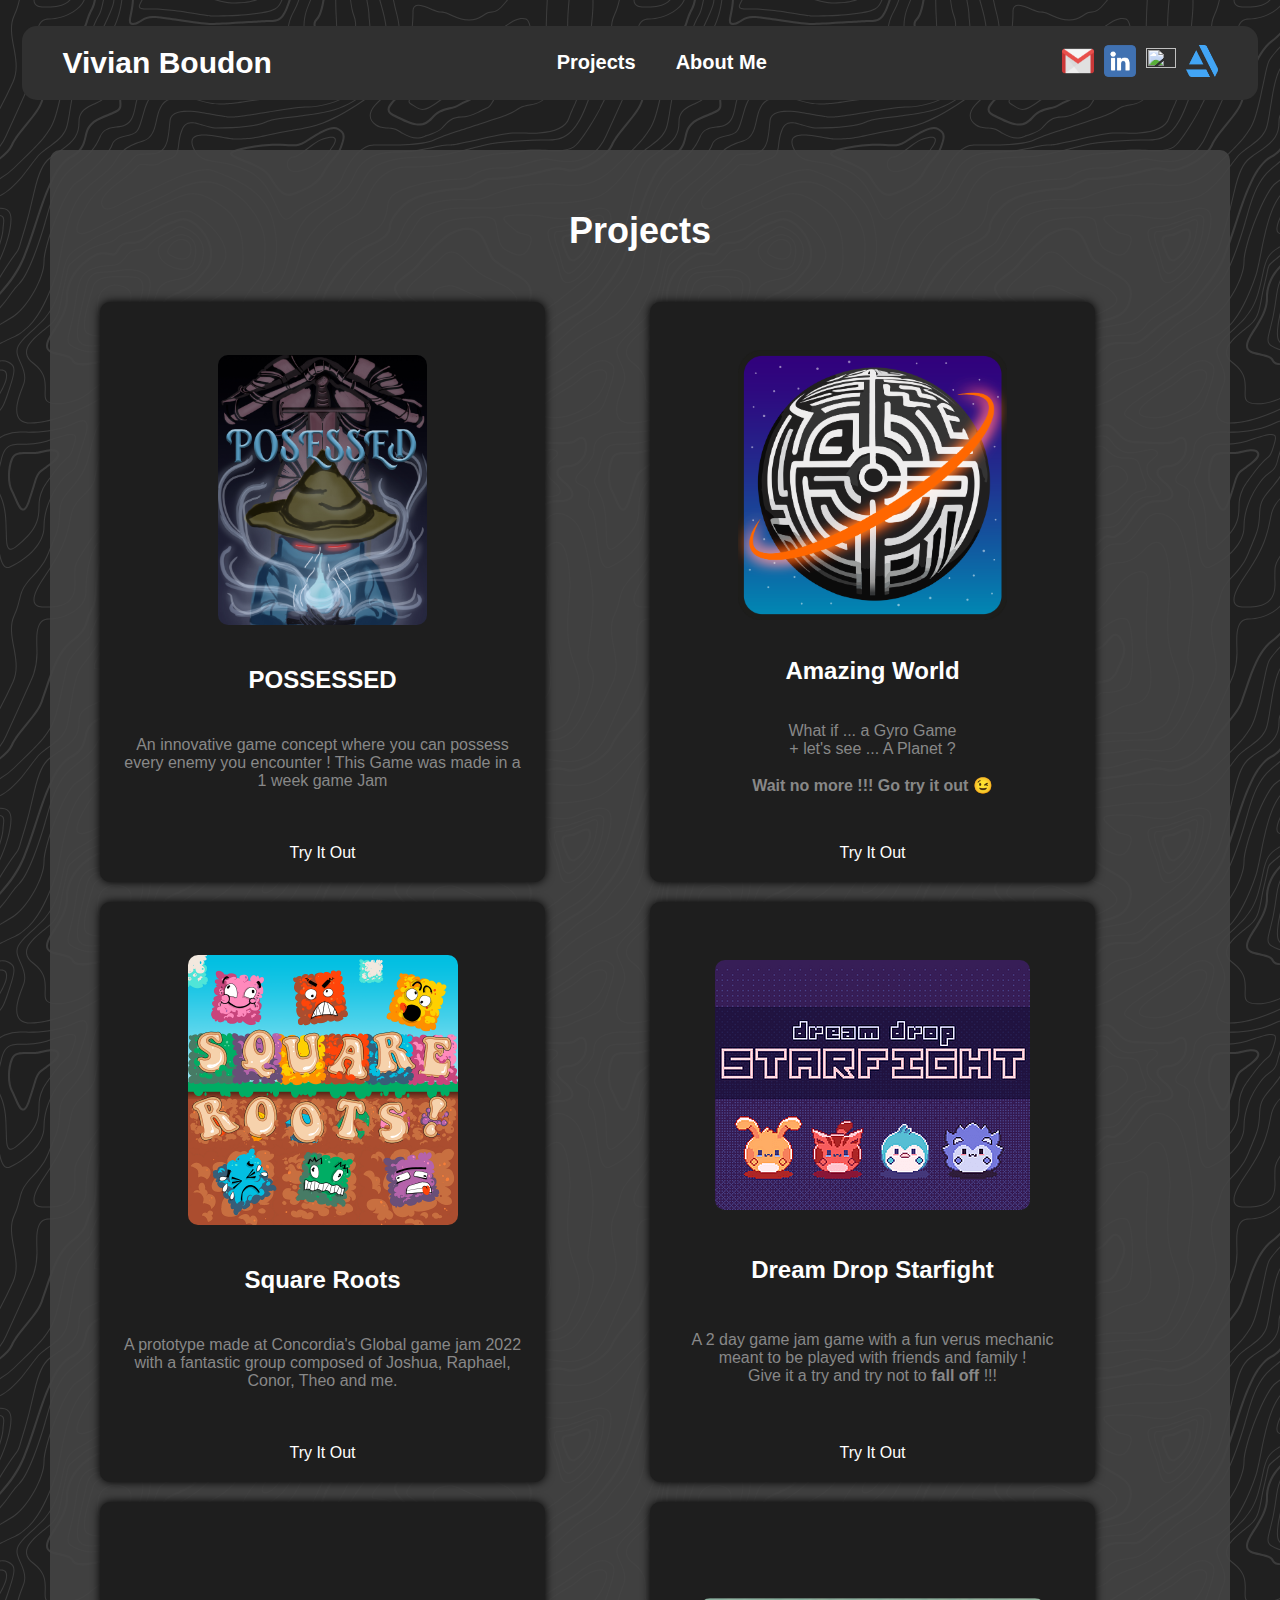
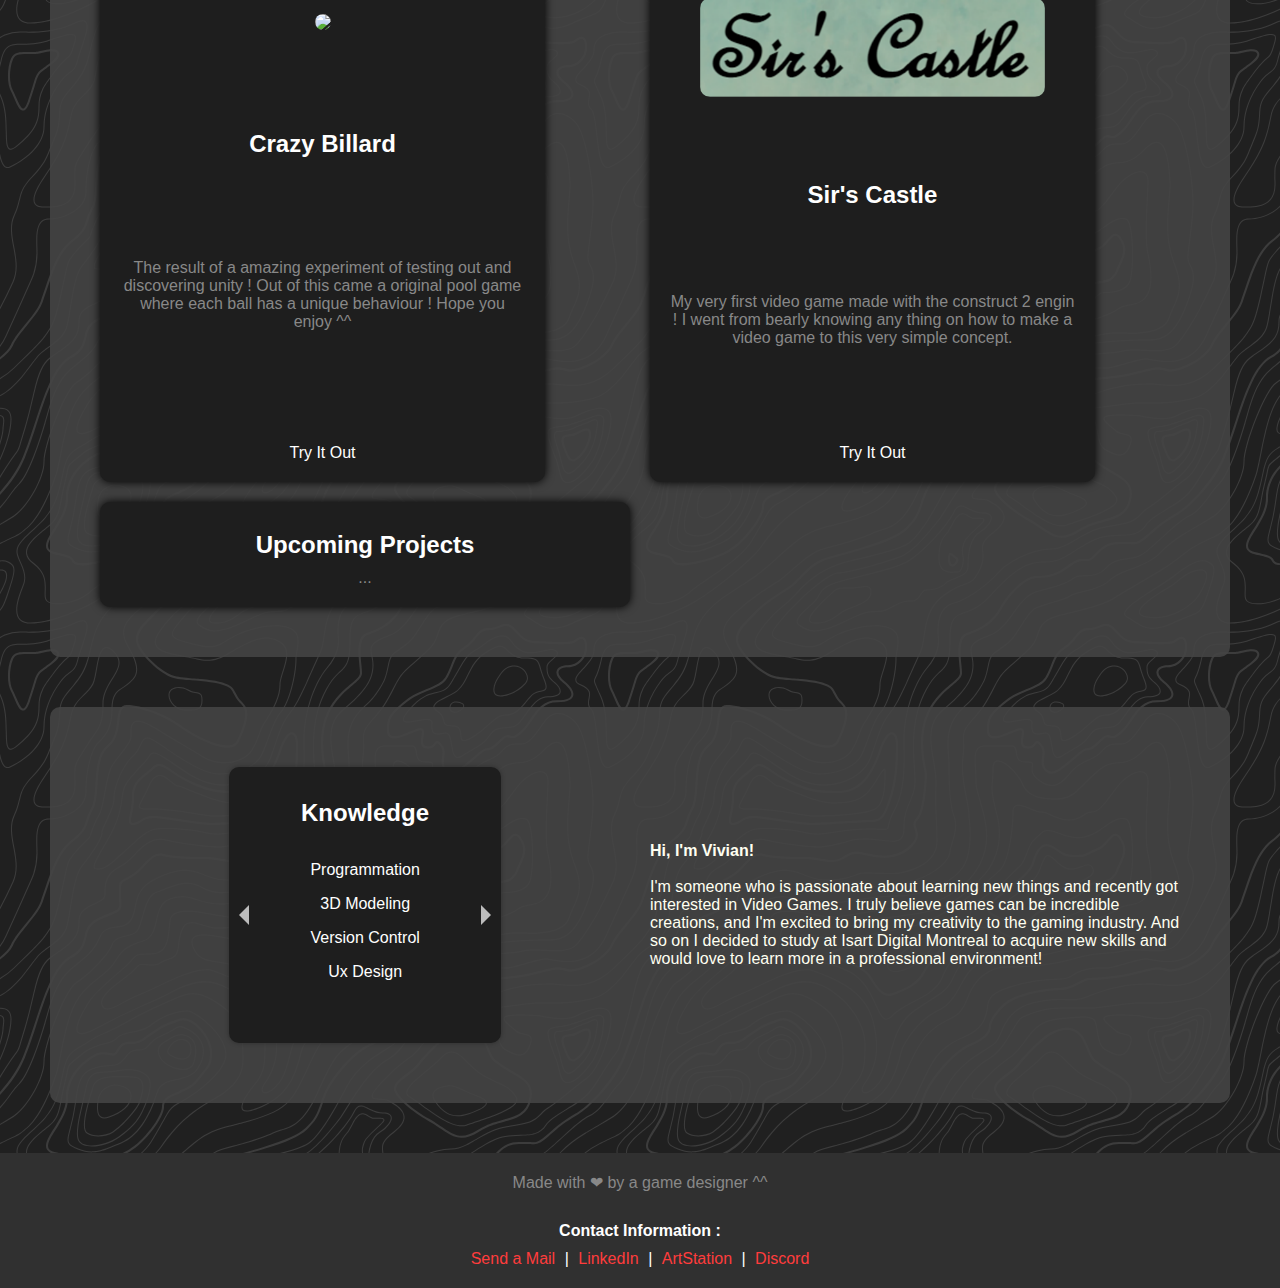
==== commit 4cc5260d: "+ AMW" ====
--- a/index.html
+++ b/index.html
@@ -1,252 +1,246 @@
 <!DOCTYPE html>
 <html lang="en">
-
-<head>
-    <meta charset="UTF-8">
-    <meta name="viewport" content="width=device-width, initial-scale=1.0">
-
-    <title>My portfolio</title>
-    <link rel="shortcut icon" href="Assets/Icons/Logo-Site.png" type="image/x-icon">
-
-    <link rel="stylesheet" type="text/css" href="style.css">
-</head>
-
-<body>
-    <header>
-        <div class="logo">
-            <a href="" class="no-underline">
-                <h3>Vivian Boudon</h3>
-            </a>
-        </div>
-        <nav>
-            <ul class="navbar-menu">
-                <li><a href="#home">Home</a></li>
-                <li><a href="#projects">Projects</a></li>
-                <!-- <li><a href="#about">About Me</a></li> -->
-                <li><a href="#contact">Contact</a></li>
-            </ul>
-        </nav>
-        <div class="toggle">
-            <!--<label class="label">&#x1F319;</label>-->
-            <a href="#" class="no-underline" id="copy-link">
-                <img src="Assets/Icons/Gmail-logo.png" width="32px" aspect-ratio="1/1" />
-            </a>
-            <a href="https://www.linkedin.com/in/vivian-boudon/" class="no-underline" target="_blank">
-                <img src="Assets/Icons/Linkedin-logo.png" width="32px"/>
-            </a>
-            <a href="https://github.com/vivianb11" class="no-underline" target="_blank">
-                <img src="Assets/Icons/github-icon.png" width="30px"/>
-            </a>
-            <a href="https://vivianb11.artstation.com/" class="no-underline" target="_blank">
-                <img src="Assets/Icons/Artstation-logo.png" width="32px"/>
-            </a>
-        </div>
-    </header>
-
-    <section id="home">
-        <div class="presentation_Title">
-            <h1>Welcome to my portfolio</h1>
-        </div>
-        <div class="grid">
-            <div class="card-deck">
-                <div class="card active">
-                    <h2 class="cardTitle">Knowledge</h2>
-                    <div class="cardContent">
-                        <div class="triangle prev"></div>
-                        <ul>
-                            <li>Programmation</li>
-                            <li>3D Modeling</li>
-                            <li>Version Control</li>
-                            <li>Ux Design</li>
-                        </ul>
-                        <div class="triangle next"></div>
-                    </div>
-                </div>
-
-                <div class="card">
-                    <h2>Soft Skills</h2>
-                    <div class="cardContent">
-                        <div class="triangle prev"></div>
-                        <ul>
-                            <li>Open Minded</li>
-                            <li>Organized</li>
-                            <li>Team Work</li>
-                            <li>Curious</li>
-                        </ul>
-                        <div class="triangle next"></div>
-                    </div>
-                </div>
-
-                <div class="card">
-                    <h2>Software I use</h2>
-                    <div class="cardContent">
-                        <div class="triangle prev"></div>
-                        <ul>
-                            <li>Unity</li>
-                            <li>Blender</li>
-                            <li>Figma</li>
-                            <li>Photoshop</li>
-                        </ul>
-                        <div class="triangle next"></div>
-                    </div>
-                </div>
-            </div>
-
-            <div>
-                <p class="welcome-text">
-                    <strong>Hi, I'm Vivian!</strong><br><br>
-                    I'm someone who is passionate about learning new things and recently got interested in Video Games.
-                    I truly believe games can be incredible creations, and I'm excited to bring my creativity to the
-                    gaming industry.
-                    To pursue my goals, I decided to study at Isart Digital Montreal to acquire new skills!
-                </p>
-            </div>
-        </div>
-    </section>
-
-    <section id="projects">
-        <h1>Projects</h1>
-        <div class="grid">
-
-            <div class="item">
-                <!-- <div class="void"></div> -->
-                <img src="Assets/Img/Poster_-_Fiche.jpg">
-                <!-- <div class="void"></div> -->
+    <head>
+        <meta charset="UTF-8" />
+        <meta name="viewport" content="width=device-width, initial-scale=1.0" />
+
+        <title>My portfolio</title>
+        <link
+            rel="shortcut icon"
+            href="Assets/Icons/Logo-Site.png"
+            type="image/x-icon"
+        />
+
+        <link rel="stylesheet" type="text/css" href="style.css" />
+        <link rel="stylesheet" type="text/css" href="buttons_style.css" />
+    </head>
+
+    <body>
+        <header>
+            <div class="logo">
+                <a href="" class="no-underline">
+                    <h3>Vivian Boudon</h3>
+                </a>
+            </div>
+            <nav>
+                <ul class="navbar-menu">
+                    <li><a href="#projects">Projects</a></li>
+                    <li><a href="#aboutme">About Me</a></li>
+                    <!-- <li><a href="#about">About Me</a></li> -->
+                    <!-- <li><a href="#contact">Contact</a></li> -->
+                </ul>
+            </nav>
+            <div class="toggle">
+                <!--<label class="label">&#x1F319;</label>-->
+                <a href="#" class="no-underline" id="copy-link">
+                    <img
+                        src="Assets/Icons/Gmail-logo.png"
+                        width="32px"
+                        aspect-ratio="1/1"
+                    />
+                </a>
+                <a
+                    href="https://www.linkedin.com/in/vivian-boudon/"
+                    class="no-underline"
+                    target="_blank"
+                >
+                    <img src="Assets/Icons/Linkedin-logo.png" width="32px" />
+                </a>
+                <a
+                    href="https://github.com/vivianb11"
+                    class="no-underline"
+                    target="_blank"
+                >
+                    <img src="Assets/Icons/github-icon.png" width="30px" />
+                </a>
+                <a
+                    href="https://vivianb11.artstation.com/"
+                    class="no-underline"
+                    target="_blank"
+                >
+                    <img src="Assets/Icons/Artstation-logo.png" width="32px" />
+                </a>
+            </div>
+        </header>
+
+        <section id="projects">
+            <h1>Projects</h1>
+            <div class="grid">
+                <div class="item">
+                    <!-- <div class="void"></div> -->
+                    <img src="Assets/Img/Poster_-_Fiche.jpg" />
+                    <!-- <div class="void"></div> -->
                     <h2>POSSESSED</h2>
-                    <p>A innovent concept of a game where you can possess any enemy you encounter ! This Game was made in a 1 week game Jam</p>
-                <div class="Button Grid">
-                    <!-- <a href="#" class="btn" type="button">
-                        <strong>Learn More <br> (WIP)</strong>
-
-                        <div id="glow">
-                            <div class="circle"></div>
-                            <div class="circle"></div>
-                        </div>
-                    </a> -->
-                    <a href="https://vivianb11.itch.io/possessed" class="btn" type="button" target="_blank">
-                        <strong>Try it out</strong>
-
-                        <div id="glow">
-                            <div class="circle"></div>
-                            <div class="circle"></div>
-                        </div>
-                    </a>
-                </div>
-            </div>
-
-            <div class="item">
-                <!-- <div class="void"></div> -->
-                <img src="Assets/Img/SquareRoots_Ill.png">
-                <!-- <div class="void"></div> -->
+                    <p>
+                        An innovative game concept where you can possess every
+                        enemy you encounter ! This Game was made in a 1 week
+                        game Jam
+                    </p>
+                    <div class="Button Grid">
+                        <!-- <a href="#" class="btn" type="button">
+                        <strong>Learn More <br> (WIP)</strong>
+
+                        <div id="glow">
+                            <div class="circle"></div>
+                            <div class="circle"></div>
+                        </div>
+                    </a> -->
+                        <a
+                            href="https://vivianb11.itch.io/possessed"
+                            class="button"
+                            target="_blank"
+                            ><span> Try It Out</span></a
+                        >
+                    </div>
+                </div>
+
+                <div class="item">
+                    <!-- <div class="void"></div> -->
+                    <img src="Assets/Img/Logo_AMW.png" />
+                    <!-- <div class="void"></div> -->
+                    <h2>Amazing World</h2>
+                    <p>
+                        What if ... a Gyro Game <br />+ let's see ... A Planet ?
+                        <br /><br /><b>Wait no more !!! Go try it out</b> 😉
+                    </p>
+                    <div class="Button Grid">
+                        <!-- <a href="#" class="btn" type="button">
+                        <strong>Learn More <br> (WIP)</strong>
+
+                        <div id="glow">
+                            <div class="circle"></div>
+                            <div class="circle"></div>
+                        </div>
+                    </a> -->
+                        <a
+                            href="https://vivianb11.itch.io/amazing-world"
+                            class="button"
+                            target="_blank"
+                            ><span> Try It Out</span></a
+                        >
+                    </div>
+                </div>
+
+                <div class="item">
+                    <!-- <div class="void"></div> -->
+                    <img src="Assets/Img/SquareRoots_Ill.png" />
+                    <!-- <div class="void"></div> -->
                     <h2>Square Roots</h2>
-                    <p>A prototype made at Concordia Global game jam 2022 with a fantastic group composed of Joshua,
-                        Raphael, Conor, Theo and me.</p>
-                <div class="Button Grid">
-                    <!-- <a href="#" class="btn" type="button">
-                        <strong>Learn More <br> (WIP)</strong>
-
-                        <div id="glow">
-                            <div class="circle"></div>
-                            <div class="circle"></div>
-                        </div>
-                    </a> -->
-                    <a href="https://play.unity.com/mg/other/squaredroots" class="btn" type="button" target="_blank">
-                        <strong>Try it out</strong>
-
-                        <div id="glow">
-                            <div class="circle"></div>
-                            <div class="circle"></div>
-                        </div>
-                    </a>
-                </div>
-            </div>
-
-            <div class="item">
-                    <img src="Assets/Img/DreamDropStarfight.png">
+                    <p>
+                        A prototype made at Concordia's Global game jam 2022
+                        with a fantastic group composed of Joshua, Raphael,
+                        Conor, Theo and me.
+                    </p>
+                    <div class="Button Grid">
+                        <!-- <a href="#" class="btn" type="button">
+                        <strong>Learn More <br> (WIP)</strong>
+
+                        <div id="glow">
+                            <div class="circle"></div>
+                            <div class="circle"></div>
+                        </div>
+                    </a> -->
+                        <a
+                            href="https://play.unity.com/mg/other/squaredroots"
+                            class="button"
+                            target="_blank"
+                            ><span> Try It Out</span></a
+                        >
+                    </div>
+                </div>
+
+                <div class="item">
+                    <img src="Assets/Img/DreamDropStarfight.png" />
                     <h2>Dream Drop Starfight</h2>
-                    <p>A 2 day game jam game with a fun verus mechanic ment to be played with friends and family ! <br> Give it a try and try not to fall off !!!</p>
-                <div class="Button Grid">
-                    <!-- <a href="#" class="btn" type="button">
-                        <strong>Learn More <br> (WIP)</strong>
-
-                        <div id="glow">
-                            <div class="circle"></div>
-                            <div class="circle"></div>
-                        </div>
-                    </a> -->
-                    <a href="https://miss-mystie.itch.io/dream-drop-starfight" class="btn" type="button" target="_blank">
-                        <strong>Try it out</strong>
-
-                        <div id="glow">
-                            <div class="circle"></div>
-                            <div class="circle"></div>
-                        </div>
-                    </a>
-                </div>
-            </div>
-
-            <div class="item">
-                <!-- <div class="void"></div> -->
-                <img src="Assets/Img/CrazyPoolIlustration.png">
-                <!-- <div class="void"></div> -->
-                <h2>Crazy Billard</h2>
-                <p>The result of a amazing experiment of testing out and discovering unity ! Out of this came a original pool game where each ball has a unique behaviour ! Hope you enjoy ^^</p>
-                <div class="Button Grid">
-                    <!-- <a href="#" class="btn" type="button">
-                        <strong>Learn More <br> (WIP)</strong>
-
-                        <div id="glow">
-                            <div class="circle"></div>
-                            <div class="circle"></div>
-                        </div>
-                    </a> -->
-                    <a href="https://play.unity.com/mg/other/crazybillard_build_web" class="btn" type="button" target="_blank">
-                        <strong>Try it out</strong>
-
-                        <div id="glow">
-                            <div class="circle"></div>
-                            <div class="circle"></div>
-                        </div>
-                    </a>
-                </div>
-            </div>
-
-            <div class="item">
-                <!-- <div class="void"></div> -->
-                <img src="Assets/Img/Sir'sCastle_Ill.png">
-                <!-- <div class="void"></div> -->
-                <h2>Sir's Castle</h2>
-                <p>My very first video game made with the construct 2 engin ! I went from bearly knowing any thing on
-                    how to make a video game to this very simple concept.</p>
-                <div class="Button Grid">
-                    <!-- <a href="#" class="btn" type="button">
-                        <strong>Learn More <br> (WIP)</strong>
-
-                        <div id="glow">
-                            <div class="circle"></div>
-                            <div class="circle"></div>
-                        </div>
-                    </a> -->
-                    <a href="https://vivianb11.itch.io/sirs-castle" class="btn" type="button" target="_blank">
-                        <strong>Try it out</strong>
-
-                        <div id="glow">
-                            <div class="circle"></div>
-                            <div class="circle"></div>
-                        </div>
-                    </a>
-                </div>
-            </div>
-
-            <div class="item">
-                <!--<img src="image3.png">-->
-                <h2>Upcoming Projects</h2>
-                <p>...</p>
-            </div>
-
-            <!-- more items here (copy paste template) -->
-
-            <!-- <div class="item">
+                    <p>
+                        A 2 day game jam game with a fun verus mechanic meant to
+                        be played with friends and family ! <br />
+                        Give it a try and try not to <b>fall off</b> !!!
+                    </p>
+                    <div class="Button Grid">
+                        <!-- <a href="#" class="btn" type="button">
+                        <strong>Learn More <br> (WIP)</strong>
+
+                        <div id="glow">
+                            <div class="circle"></div>
+                            <div class="circle"></div>
+                        </div>
+                    </a> -->
+                        <a
+                            href="https://miss-mystie.itch.io/dream-drop-starfight"
+                            class="button"
+                            target="_blank"
+                            ><span> Try It Out</span></a
+                        >
+                    </div>
+                </div>
+
+                <div class="item">
+                    <!-- <div class="void"></div> -->
+                    <img src="Assets/Img/CrazyPoolIlustration.png" />
+                    <!-- <div class="void"></div> -->
+                    <h2>Crazy Billard</h2>
+                    <p>
+                        The result of a amazing experiment of testing out and
+                        discovering unity ! Out of this came a original pool
+                        game where each ball has a unique behaviour ! Hope you
+                        enjoy ^^
+                    </p>
+                    <div class="Button Grid">
+                        <!-- <a href="#" class="btn" type="button">
+                        <strong>Learn More <br> (WIP)</strong>
+
+                        <div id="glow">
+                            <div class="circle"></div>
+                            <div class="circle"></div>
+                        </div>
+                    </a> -->
+                        <a
+                            href="https://play.unity.com/mg/other/crazybillard_build_web"
+                            class="button"
+                            target="_blank"
+                            ><span> Try It Out</span></a
+                        >
+                    </div>
+                </div>
+
+                <div class="item">
+                    <!-- <div class="void"></div> -->
+                    <img src="Assets/Img/Sir'sCastle_Ill.png" />
+                    <!-- <div class="void"></div> -->
+                    <h2>Sir's Castle</h2>
+                    <p>
+                        My very first video game made with the construct 2 engin
+                        ! I went from bearly knowing any thing on how to make a
+                        video game to this very simple concept.
+                    </p>
+                    <div class="Button Grid">
+                        <!-- <a href="#" class="btn" type="button">
+                        <strong>Learn More <br> (WIP)</strong>
+
+                        <div id="glow">
+                            <div class="circle"></div>
+                            <div class="circle"></div>
+                        </div>
+                    </a> -->
+                        <a
+                            href="https://vivianb11.itch.io/sirs-castle"
+                            class="button"
+                            target="_blank"
+                            ><span> Try It Out</span></a
+                        >
+                    </div>
+                </div>
+
+                <div class="item">
+                    <!--<img src="image3.png">-->
+                    <h2>Upcoming Projects</h2>
+                    <p>...</p>
+                </div>
+
+                <!-- more items here (copy paste template) -->
+
+                <!-- <div class="item">
                     <img src="A Image">
                     <video src="Or a video" muted autoplay loop></video>
                     <h2>Title</h2>
@@ -270,51 +264,111 @@
                     </a>
                 </div>
             </div> -->
-
-        </div>
-    </section>
-
-    <section id="contact">
-        <div class="grid">
-            <h2>Contact Me</h2>
-            <p>If you have any questions or want to get in touch, feel free to send me an email or reach out to me on
-                social media!</p>
-        </div>
-    </section>
-
-    <footer>
-        <div class="love-message">
-            <p>Made with ❤ by a game designer ^^</p>
-        </div>
-        <div class="footer-container">
-            <div class="left-side">
-                <div class="contact-info">
-                    <h4>Contact Information :</h4>
-                    <a href="mailto:vivianb.pro@gmail.com">Send a Mail</a> <span>|</span>
-                    <a href="https://www.linkedin.com/in/vivian-boudon/" target="_blank">LinkedIn</a>
-                    <p></p>
-                    <a href="https://www.artstation.com/vivianb11" target="_blank">ArtStation</a> <span>|</span>
-                    <span class="discord-info">Discord: vivianb11</span>
-                </div>
-            </div>
-            <div class="right-side">
-                <div class="additional-links">
-                    <h4>Links :</h4>
-                    <a href="#">None available yet !</a>
-                    <!-- <a href="#">About</a>
-                    <p></p>
-                    <a href="#">Portfolio</a>
-                    <p></p>
-                    <a href="#">Projects</a>
-                    <p></p>
-                    <a href="#">Resume</a> -->
-                </div>
-            </div>
-        </div>
-    </footer>
-
-
-    <script src="script.js"></script>
-</body>
-
-</html>+            </div>
+        </section>
+
+        <section id="aboutme">
+            <div class="grid">
+                <div class="card-deck">
+                    <div class="card active">
+                        <h2 class="cardTitle">Knowledge</h2>
+                        <div class="cardContent">
+                            <div class="triangle prev"></div>
+                            <ul>
+                                <li>Programmation</li>
+                                <li>3D Modeling</li>
+                                <li>Version Control</li>
+                                <li>Ux Design</li>
+                            </ul>
+                            <div class="triangle next"></div>
+                        </div>
+                    </div>
+
+                    <div class="card">
+                        <h2>Soft Skills</h2>
+                        <div class="cardContent">
+                            <div class="triangle prev"></div>
+                            <ul>
+                                <li>Open Minded</li>
+                                <li>Organized</li>
+                                <li>Team Work</li>
+                                <li>Curious</li>
+                            </ul>
+                            <div class="triangle next"></div>
+                        </div>
+                    </div>
+
+                    <div class="card">
+                        <h2>Software I use</h2>
+                        <div class="cardContent">
+                            <div class="triangle prev"></div>
+                            <ul>
+                                <li>Unity</li>
+                                <li>Blender</li>
+                                <li>Figma</li>
+                                <li>Unreal Engine</li>
+                            </ul>
+                            <div class="triangle next"></div>
+                        </div>
+                    </div>
+                </div>
+
+                <div>
+                    <p class="welcome-text">
+                        <strong>Hi, I'm Vivian!</strong><br /><br />
+                        I'm someone who is passionate about learning new things
+                        and recently got interested in Video Games. I truly
+                        believe games can be incredible creations, and I'm
+                        excited to bring my creativity to the gaming industry.
+                        And so on I decided to study at Isart Digital Montreal
+                        to acquire new skills and would love to learn more in a
+                        professional environment!
+                    </p>
+                </div>
+            </div>
+        </section>
+
+        <footer>
+            <div class="love-message">
+                <p>Made with ❤ by a game designer ^^</p>
+            </div>
+            <!-- <div class="footer-container"> -->
+            <!-- <div class="left-side"> -->
+            <div class="contact-info">
+                <h4>Contact Information :</h4>
+                <a href="mailto:vivianb.pro@gmail.com">Send a Mail</a>
+                <span>|</span>
+                <a
+                    href="https://www.linkedin.com/in/vivian-boudon/"
+                    target="_blank"
+                >
+                    LinkedIn
+                </a>
+                <span>|</span>
+
+                <a href="https://www.artstation.com/vivianb11" target="_blank">
+                    ArtStation
+                </a>
+                <span>|</span>
+                <a href="Project_Pages/DiscordLink.html"> Discord</a>
+            </div>
+            <!-- </div> -->
+            <!-- <div class="right-side">
+                    <div class="additional-links">
+                        <h4>Links :</h4>
+                        <a href="#">None available yet !</a>
+                        <a href="#">About</a>
+                        <p></p>
+                        <a href="#">Portfolio</a>
+                        <p></p>
+                        <a href="#">Projects</a>
+                        <p></p>
+                        <a href="#">Resume</a>
+                    </div> 
+                </div>-->
+            <!-- </div> -->
+        </footer>
+
+        <script src="script.js"></script>
+    </body>
+</html>
--- a/style.css
+++ b/style.css
@@ -1,164 +1,165 @@
 html {
-  scroll-behavior: smooth;
+    scroll-behavior: smooth;
 }
 
 img {
-  filter: none;
+    filter: none;
 }
 
 header {
-  background-color: #303030;
-  color: #fff;
-  width: 95%;
-  padding-left: 10px;
-  padding-right: 10px;
-  display: flex;
-  justify-content: space-between;
-  align-items: center;
-  border-radius: 15px 15px 15px 15px;
-  margin: 0 auto;
-  margin-top: 2%;
-  max-width: 100%;
+    background-color: #303030;
+    color: #fff;
+    width: 95%;
+    padding-left: 10px;
+    padding-right: 10px;
+    display: flex;
+    justify-content: space-between;
+    align-items: center;
+    border-radius: 15px 15px 15px 15px;
+    margin: 0 auto;
+    margin-top: 2%;
+    max-width: 100%;
 }
 
 .logo {
-  white-space: nowrap;
-  margin: 20px;
+    white-space: nowrap;
+    margin: 20px;
 }
 
 .logo a h3 {
-  padding-left: 5%;
-  padding-right: 10%;
-  margin: 0px;
+    padding-left: 5%;
+    padding-right: 10%;
+    margin: 0px;
 }
 
 .navbar-menu {
-  list-style: none;
-  display: flex;
-  margin: 0;
-  padding: 0;
+    list-style: none;
+    display: flex;
+    margin: 0;
+    padding: 0;
 }
 
 .navbar-menu li {
-  margin-left: 20px;
+    margin-left: 20px;
 }
 
 .navbar-menu li:first-child {
-  margin-left: 0;
+    margin-left: 0;
 }
 
 .navbar-menu li a {
-  color: #fff;
-  font-weight: bold;
-  text-decoration: none;
-  transition: all 0.2s ease-in-out;
-  font-size: 125%;
+    color: #fff;
+    font-weight: bold;
+    text-decoration: none;
+    transition: all 0.2s ease-in-out;
+    font-size: 125%;
 }
 
 .navbar-menu li a:hover {
-  color: #f33;
+    color: #f33;
 }
 
 body {
-  background-color: #202020;
-  background-image: url("data:image/svg+xml,%3Csvg xmlns='http://www.w3.org/2000/svg' width='600' height='600' viewBox='0 0 600 600'%3E%3Cpath fill='%23444444' fill-opacity='0.8' d='M600 325.1v-1.17c-6.5 3.83-13.06 7.64-14.68 8.64-10.6 6.56-18.57 12.56-24.68 19.09-5.58 5.95-12.44 10.06-22.42 14.15-1.45.6-2.96 1.2-4.83 1.9l-4.75 1.82c-9.78 3.75-14.8 6.27-18.98 10.1-4.23 3.88-9.65 6.6-16.77 8.84-1.95.6-3.99 1.17-6.47 1.8l-6.14 1.53c-5.29 1.35-8.3 2.37-10.54 3.78-3.08 1.92-6.63 3.26-12.74 5.03a384.1 384.1 0 0 1-4.82 1.36c-2.04.58-3.6 1.04-5.17 1.52a110.03 110.03 0 0 0-11.2 4.05c-2.7 1.15-5.5 3.93-8.78 8.4a157.68 157.68 0 0 0-6.15 9.2c-5.75 9.07-7.58 11.74-10.24 14.51a50.97 50.97 0 0 1-4.6 4.22c-2.33 1.9-10.39 7.54-11.81 8.74a14.68 14.68 0 0 0-3.67 4.15c-1.24 2.3-1.9 4.57-2.78 8.87-2.17 10.61-3.52 14.81-8.2 22.1-4.07 6.33-6.8 9.88-9.83 12.99-.47.48-.95.96-1.5 1.48l-3.75 3.56c-1.67 1.6-3.18 3.12-4.86 4.9a42.44 42.44 0 0 0-9.89 16.94c-2.5 8.13-2.72 15.47-1.76 27.22.47 5.82.51 6.36.51 8.18 0 10.51.12 17.53.63 25.78.24 4.05.56 7.8.97 11.22h.9c-1.13-9.58-1.5-21.83-1.5-37 0-1.86-.04-2.4-.52-8.26-.94-11.63-.72-18.87 1.73-26.85a41.44 41.44 0 0 1 9.65-16.55c1.67-1.76 3.18-3.27 4.83-4.85.63-.6 3.13-2.96 3.75-3.57a71.6 71.6 0 0 0 1.52-1.5c3.09-3.16 5.86-6.76 9.96-13.15 4.77-7.42 6.15-11.71 8.34-22.44.86-4.21 1.5-6.4 2.68-8.6.68-1.25 1.79-2.48 3.43-3.86 1.38-1.15 9.43-6.8 11.8-8.72 1.71-1.4 3.26-2.81 4.7-4.3 2.72-2.85 4.56-5.54 10.36-14.67a156.9 156.9 0 0 1 6.1-9.15c3.2-4.33 5.9-7.01 8.37-8.07 3.5-1.5 7.06-2.77 11.1-4.02a233.84 233.84 0 0 1 7.6-2.2l2.38-.67c6.19-1.79 9.81-3.16 12.98-5.15 2.14-1.33 5.08-2.33 10.27-3.65l6.14-1.53c2.5-.63 4.55-1.2 6.52-1.82 7.24-2.27 12.79-5.06 17.15-9.05 4.05-3.72 9-6.2 18.66-9.9l4.75-1.82c1.87-.72 3.39-1.31 4.85-1.91 10.1-4.15 17.07-8.32 22.76-14.4 6.05-6.45 13.95-12.4 24.49-18.92 1.56-.96 7.82-4.6 14.15-8.33v-64.58c-4 8.15-8.52 14.85-12.7 17.9-2.51 1.82-5.38 4.02-9.04 6.92a1063.87 1063.87 0 0 0-6.23 4.98l-1.27 1.02a2309.25 2309.25 0 0 1-4.87 3.9c-7.55 6-12.9 10.05-17.61 13.19-3.1 2.06-3.86 2.78-8.06 7.13-5.84 6.07-11.72 8.62-29.15 10.95-11.3 1.5-20.04 4.91-30.75 11.07-1.65.94-7.27 4.27-6.97 4.1-2.7 1.58-4.69 2.69-6.64 3.66-5.63 2.8-10.47 4.17-15.71 4.17-17.13 0-41.44 11.51-51.63 22.83-12.05 13.4-31.42 27.7-45.25 31.16-7.4 1.85-11.85 7.05-14.04 14.69-1.26 4.4-1.58 8.28-1.58 13.82 0 .82.01.98.24 3.63.45 5.18.35 8.72-.77 13.26-1.53 6.2-4.89 12.6-10.59 19.43-13.87 16.65-22.88 46.58-22.88 71.68 0 2.39.02 4.26.06 8.75.12 10.8.1 15.8-.22 21.95-.56 11.18-2.09 20.73-5 29.3h-1.05c2.94-8.56 4.49-18.12 5.05-29.35.31-6.13.34-11.1.22-21.9-.04-4.48-.06-6.36-.06-8.75 0-25.32 9.07-55.47 23.12-72.32 5.6-6.72 8.88-12.99 10.38-19.03 1.09-4.4 1.18-7.85.74-12.93-.23-2.7-.24-2.86-.24-3.72 0-5.62.32-9.57 1.62-14.1 2.28-7.95 6.97-13.44 14.76-15.39 13.6-3.4 32.82-17.59 44.75-30.84C409 360.14 433.58 348.5 451 348.5c5.07 0 9.77-1.33 15.26-4.07 1.93-.96 3.9-2.05 6.58-3.62-.3.18 5.33-3.16 6.98-4.11 10.82-6.21 19.66-9.67 31.11-11.2 17.23-2.3 22.9-4.75 28.57-10.64 4.25-4.41 5.04-5.16 8.22-7.28 4.68-3.11 10.01-7.14 17.55-13.14a1113.33 1113.33 0 0 0 4.86-3.89l1.28-1.02a4668.54 4668.54 0 0 1 6.23-4.98c3.67-2.9 6.55-5.12 9.07-6.95 4.37-3.19 9.16-10.56 13.29-19.4v66.9zm0-116.23c-.62.01-1.27.06-1.95.13-6.13.63-13.83 3.45-21.83 7.45-3.64 1.82-8.46 2.67-14.17 2.71-4.7.04-9.72-.47-14.73-1.33-1.7-.3-3.26-.61-4.67-.93a31.55 31.55 0 0 0-3.55-.57 273.4 273.4 0 0 0-16.66-.88c-10.42-.16-17.2.74-17.97 2.73-.38.97.6 2.55 3.03 4.87 1.01.97 2.22 2.03 4.04 3.55a1746.07 1746.07 0 0 0 4.79 4.02c1.39 1.2 3.1 1.92 5.5 2.5.7.16.86.2 2.64.54 3.53.7 5.03 1.25 6.15 2.63 1.41 1.76 1.4 4.54-.15 8.88-2.44 6.83-5.72 10.05-10.19 10.33-3.63.23-7.6-1.29-14.52-5.06-4.53-2.47-6.82-7.3-8.32-15.26-.17-.87-.32-1.78-.5-2.86l-.43-2.76c-1.05-6.58-1.9-9.2-3.73-10.11-.81-.4-1.59-.74-2.36-1-2.27-.77-4.6-1.02-8.1-.92-2.29.07-14.7 1-13.77.93-20.55 1.37-28.8 5.05-37.09 14.99a133.07 133.07 0 0 0-4.25 5.44l-2.3 3.09-2.51 3.32c-4.1 5.36-7.06 8.48-10.39 11.12-.65.52-1.33 1.04-2.13 1.62l-4.11 2.94a106.8 106.8 0 0 0-5.16 3.99c-4.55 3.74-9.74 8.6-16.25 15.38-8.25 8.58-11.78 13.54-11.7 15.95.07 1.65 1.64 2.11 6.79 2.38 1.61.09 2.15.12 2.98.2 2.95.24 5.09.73 6.81 1.68 7.48 4.15 11.63 7.26 13.95 11.58 3.3 6.15.8 12.88-8.89 20.26-8.28 6.3-11.1 10.37-11.31 14.96-.06 1.17 0 1.93.26 4.43.69 6.47.25 10.65-2.8 17.42a44.23 44.23 0 0 1-4.16 7.53c-2.82 3.97-5.47 5.74-10.6 7.69-.43.16-3.34 1.23-4.27 1.59-1.8.68-3.38 1.36-5.01 2.14-4.18 2-8.4 4.6-13.1 8.24-8.44 6.51-13.23 14.56-15.98 25.06-1.1 4.2-1.55 6.81-2.8 15.21-1.26 8.6-2.17 12.64-4.08 16.55-2.1 4.28-11.93 26.59-12.97 28.88a382.7 382.7 0 0 1-6.37 13.41c-4.07 8.11-7.61 14.07-10.73 17.81-5.38 6.46-8.98 14.37-13.77 28.42a810.14 810.14 0 0 0-1.89 5.6c-1.8 5.35-2.96 8.6-4.26 11.85-6.13 15.32-25.43 26.31-46.46 26.31-11.2 0-20.58-2.74-31.02-8.55-5.6-3.13-4.55-2.42-22.26-14.54-14.33-9.8-17.7-10.73-20.47-6.9-.37.5-1.81 2.74-1.83 2.77a52.24 52.24 0 0 1-4.94 5.9c-.73.79-5.52 5.87-6.97 7.45-2.38 2.6-4.3 4.81-5.98 6.93a45.6 45.6 0 0 0-5.08 7.66c-1.29 2.57-1.9 5.25-2.66 10.6a997.6 997.6 0 0 1-.46 3.18h-1l.47-3.32c.77-5.45 1.4-8.2 2.75-10.9a46.54 46.54 0 0 1 5.2-7.84c1.7-2.14 3.63-4.38 6.03-6.98 1.45-1.59 6.24-6.68 6.96-7.46a51.58 51.58 0 0 0 4.84-5.78s1.47-2.26 1.86-2.8c3.25-4.5 7.08-3.44 21.84 6.67 17.67 12.08 16.62 11.38 22.19 14.48 10.3 5.73 19.5 8.43 30.53 8.43 20.65 0 39.57-10.77 45.54-25.69a219.7 219.7 0 0 0 4.24-11.8 6752.32 6752.32 0 0 0 1.88-5.6c4.83-14.16 8.47-22.14 13.96-28.73 3.05-3.66 6.56-9.57 10.6-17.61 1.97-3.93 4.04-8.31 6.35-13.38 1.03-2.28 10.88-24.61 12.98-28.91 1.85-3.79 2.75-7.76 4-16.25 1.24-8.44 1.7-11.07 2.81-15.32 2.8-10.7 7.71-18.94 16.33-25.6a73.18 73.18 0 0 1 13.29-8.35c1.66-.8 3.27-1.48 5.08-2.18.94-.36 3.86-1.43 4.28-1.59 4.95-1.88 7.44-3.55 10.14-7.33 1.35-1.9 2.68-4.3 4.06-7.37 2.97-6.58 3.39-10.59 2.72-16.9a27.13 27.13 0 0 1-.27-4.58c.22-4.94 3.21-9.24 11.7-15.7 9.33-7.11 11.66-13.34 8.62-19-2.2-4.09-6.25-7.12-13.55-11.17-1.57-.88-3.6-1.33-6.42-1.57-.8-.07-1.34-.1-2.95-.19-5.77-.3-7.63-.85-7.72-3.34-.1-2.81 3.5-7.87 11.97-16.69 6.53-6.8 11.75-11.69 16.33-15.45 1.79-1.47 3.42-2.72 5.2-4.03l4.12-2.94c.79-.58 1.46-1.08 2.1-1.59 3.26-2.6 6.16-5.65 10.21-10.94a383.2 383.2 0 0 0 2.5-3.32l2.31-3.09c1.8-2.39 3.04-4 4.29-5.48 8.47-10.17 16.98-13.96 37.27-15.3-.44.02 12-.9 14.32-.98 3.62-.1 6.05.16 8.46.98.8.27 1.62.62 2.47 1.04 2.27 1.14 3.17 3.87 4.27 10.85l.44 2.76c.17 1.07.33 1.97.5 2.83 1.44 7.69 3.62 12.29 7.8 14.57 6.76 3.68 10.6 5.15 13.99 4.94 4-.25 6.99-3.17 9.3-9.67 1.45-4.04 1.46-6.49.32-7.92-.9-1.12-2.28-1.62-5.57-2.27a55.8 55.8 0 0 1-2.67-.55c-2.54-.6-4.39-1.4-5.93-2.71a252.63 252.63 0 0 0-4.78-4.01 84.35 84.35 0 0 1-4.08-3.6c-2.73-2.6-3.86-4.43-3.28-5.95 1.02-2.64 7.82-3.54 18.93-3.37a230.56 230.56 0 0 1 16.73.88c2.76.39 3.2.49 3.68.6 1.4.3 2.95.62 4.62.91a82.9 82.9 0 0 0 14.56 1.32c5.56-.04 10.24-.86 13.73-2.6 8.1-4.05 15.89-6.9 22.17-7.56.7-.07 1.4-.11 2.05-.13v1zm0-100.94v1.5c-8.62 16.05-17.27 29.55-23.65 35.92-3.19 3.2-7.62 4.9-13.54 5.56-4.45.48-8.28.4-19.18-.2-9.91-.55-15.32-.44-20.52.78a84.05 84.05 0 0 1-15 2.11l-2.25.14c-12.49.75-19.37 1.78-32.72 5.74-4.5 1.33-9.27 2.49-14.3 3.48a246.27 246.27 0 0 1-32.6 3.97c-7.56.45-13.21.57-20.24.57-5.4 0-11.9 1.61-18 5.18-8.3 4.87-15.06 12.87-19.53 24.5a68.57 68.57 0 0 1-4.56 9.8c-3.6 6.2-6.92 8.99-13.38 12.18l-4.03 1.96a64.48 64.48 0 0 0-15.16 10.25c-8.2 7.33-13.72 16.63-22.54 35.6l-2.08 4.49c-7.3 15.7-11.5 23.3-17.35 29.87-7.7 8.66-20.25 14.42-40.31 20.08-4.37 1.23-19.04 5.08-19.24 5.13-6.92 1.87-11.68 3.34-15.63 4.92-10.55 4.22-18.71 10.52-36.38 26.52l-1.7 1.54c-8.58 7.76-13.41 11.9-18.81 15.88-3.95 2.9-8 5.67-12.97 8.91-2.06 1.34-10.3 6.6-12.33 7.94-11.52 7.5-18.53 13.04-24.62 20.08a62.01 62.01 0 0 0-6.44 8.85c-4.13 6.91-6.27 13.15-9.2 25.11l-1.54 6.26c-.6 2.45-1.15 4.54-1.72 6.58-2.97 10.7-6.9 17.36-14.78 26.91L69.6 491a148.51 148.51 0 0 0-4.19 5.3 23.9 23.9 0 0 0-3.44 6.28c-1.16 3.23-1.52 5.9-1.87 11.94-.58 10.05-1.42 15.04-4.63 22.67-1.57 3.72-5.66 14.02-6.41 15.8a73.46 73.46 0 0 1-3.57 7.4c-2.88 5.14-6.71 10.12-13.12 16.95-5.96 6.36-8.87 10.9-10.61 16a56.88 56.88 0 0 0-1.38 4.82l-.46 1.84h-1.03l.52-2.08c.52-2.09.92-3.49 1.4-4.9 1.8-5.25 4.78-9.9 10.84-16.36 6.35-6.78 10.13-11.7 12.97-16.77a72.5 72.5 0 0 0 3.52-7.29c.75-1.76 4.84-12.06 6.4-15.8 3.17-7.5 3.99-12.4 4.56-22.33.35-6.14.72-8.88 1.93-12.23a24.9 24.9 0 0 1 3.58-6.54c1.27-1.7 2.6-3.37 4.22-5.34l4.11-4.95c7.8-9.46 11.66-16 14.59-26.54.56-2.04 1.1-4.12 1.71-6.56l1.53-6.26c2.96-12.04 5.13-18.36 9.32-25.39 1.84-3.08 4-6.05 6.54-8.99 6.17-7.12 13.24-12.7 24.83-20.26 2.05-1.33 10.28-6.6 12.33-7.94 4.96-3.22 9-5.98 12.92-8.87 5.37-3.95 10.19-8.08 18.74-15.82l1.7-1.54c17.76-16.09 25.98-22.43 36.67-26.7 4-1.6 8.8-3.09 15.75-4.96.21-.06 14.87-3.9 19.22-5.13 19.9-5.61 32.32-11.31 39.85-19.78 5.76-6.48 9.93-14.02 17.18-29.64l2.09-4.5c8.87-19.07 14.44-28.46 22.77-35.9a65.48 65.48 0 0 1 15.38-10.4l4.04-1.97c6.3-3.1 9.47-5.77 12.96-11.77a67.6 67.6 0 0 0 4.48-9.67c4.56-11.84 11.47-20.02 19.97-25 6.25-3.66 12.93-5.32 18.5-5.32 7.01 0 12.65-.12 20.17-.57a245.3 245.3 0 0 0 32.47-3.96c5-.98 9.75-2.13 14.22-3.45 13.43-3.98 20.38-5.02 32.94-5.78l2.24-.14c5.76-.37 9.8-.9 14.85-2.09 5.31-1.25 10.79-1.35 22.6-.7 9.04.5 12.84.58 17.21.1 5.71-.62 9.94-2.26 12.95-5.26 6.44-6.45 15.3-20.37 24.35-36.72zm0 450.21c-1.28-4.6-2.2-10.55-3.33-20.25l-.24-2.04-.23-2.03c-1.82-15.7-3.07-21.98-5.55-24.47-2.46-2.46-3.04-5.03-2.52-8.64.1-.6.18-1.1.39-2.15.69-3.54.77-5.04.08-6.84-.91-2.38-3.31-4.41-7.79-6.26-5.08-2.09-6.52-4.84-4.89-8.44.66-1.45 1.79-3.02 3.52-5.01 1.04-1.2 5.48-5.96 5.08-5.53 6.15-6.7 8.98-11.34 8.98-16.48a15.2 15.2 0 0 1 6.5-12.89v1.26a14.17 14.17 0 0 0-5.5 11.63c0 5.47-2.93 10.29-9.24 17.16.38-.42-4.04 4.33-5.07 5.5-1.67 1.93-2.75 3.43-3.36 4.77-1.37 3.04-.23 5.22 4.36 7.1 4.71 1.95 7.32 4.16 8.34 6.83.78 2.04.7 3.67-.03 7.4-.2 1.03-.3 1.51-.38 2.09-.48 3.33.03 5.59 2.23 7.8 2.74 2.74 3.98 8.96 5.84 25.06l.24 2.03.23 2.04c.82 7.01 1.53 12.06 2.34 16.03v4.33zm0-62.16c-1.4-3.13-4.43-9.9-4.95-11.17-1.02-2.53-1.25-3.8-.91-5.18.2-.84 2.05-4.68 2.32-5.33a70.79 70.79 0 0 0 3.54-11.2v3.99a62.82 62.82 0 0 1-2.62 7.6c-.31.75-2.09 4.46-2.27 5.18-.28 1.12-.08 2.22.87 4.57.41 1.02 2.5 5.7 4.02 9.09v2.45zm0-85.09c-1.65 1.66-3.66 2.9-6.4 4.13-.25.1-13.97 5.47-20.4 8.43-9.35 4.32-16.7 5.9-23.03 5.25-5.08-.53-9.02-2.25-14.77-5.92l-3.2-2.07a77.4 77.4 0 0 0-5.44-3.27c-4.05-2.18-3.25-5.8 1.47-10.47 3.71-3.68 9.6-7.93 18.73-13.8l4.46-2.82c17.95-11.33 18.22-11.5 22.27-14.74 11.25-9 19.69-14.02 26.31-15.1v1.02c-6.37 1.1-14.62 6-25.69 14.86-4.1 3.28-4.34 3.44-22.36 14.8a652.4 652.4 0 0 0-4.45 2.83c-9.07 5.83-14.92 10.05-18.57 13.66-4.31 4.28-4.95 7.13-1.7 8.88 1.7.91 3.29 1.88 5.5 3.3l3.2 2.08c5.64 3.59 9.45 5.25 14.34 5.76 6.13.64 13.32-.9 22.52-5.15 6.46-2.98 20.18-8.35 20.4-8.44 3.04-1.37 5.1-2.71 6.81-4.69v1.47zm0-41.37v1c-6.56.26-12.11 3.13-19.71 9.08l-4.63 3.68a51.87 51.87 0 0 1-4.4 3.14c-.82.52-5.51 3.33-6.22 3.76-3.31 2-6.15 3.8-8.87 5.6a112.61 112.61 0 0 0-8.16 5.92c-4.61 3.72-7.4 6.9-7.97 9.35-.63 2.67 1.48 4.53 7.05 5.46 10.7 1.78 20.92-.05 30.45-4.65a61.96 61.96 0 0 0 17.1-12.2 41.8 41.8 0 0 0 5.36-7.42v1.92a38.94 38.94 0 0 1-4.64 6.19 62.95 62.95 0 0 1-17.39 12.41c-9.7 4.68-20.13 6.55-31.05 4.73-6.06-1-8.65-3.29-7.85-6.67.64-2.74 3.53-6.05 8.31-9.9 2.35-1.9 5.1-3.88 8.24-5.97 2.73-1.82 5.58-3.61 8.9-5.62.72-.44 5.4-3.24 6.22-3.75 1.26-.8 2.6-1.76 4.3-3.09.8-.62 3.9-3.1 4.63-3.67 7.77-6.1 13.49-9.04 20.33-9.3zm0-154.6v1c-1.75-.24-4.3.23-7.82 1.55-10.01 3.75-13.8 5.07-19.15 6.76-1.78.56-2.63.83-3.87 1.24-1.48.5-3.16.76-6.74 1.16a1550.34 1550.34 0 0 0-2.64.3c-7.8.94-11.28 2.47-11.28 6.07 0 4.45 2.89 13.18 7.96 25.81a57.34 57.34 0 0 1 2.33 7.6 258.32 258.32 0 0 1 .84 3.46c1.86 7.62 3.17 10.71 5.56 11.67 2.21.88 4.7.6 7.47-.72 3.48-1.69 7.22-4.94 11.2-9.47 1.52-1.7 2.97-3.49 4.59-5.57l3.16-4.1c2.59-3.23 6.07-12.21 8.39-20.23v3.45c-2.29 7.2-5.27 14.5-7.61 17.41-.44.55-2.67 3.46-3.15 4.09-1.63 2.1-3.1 3.9-4.62 5.62-4.08 4.61-7.9 7.94-11.53 9.7-2.99 1.44-5.77 1.75-8.28.74-2.84-1.13-4.2-4.34-6.15-12.35a2097.48 2097.48 0 0 1-.84-3.46c-.8-3.2-1.47-5.45-2.28-7.46-5.14-12.8-8.04-21.55-8.04-26.19 0-4.37 3.84-6.06 12.16-7.07a160.9 160.9 0 0 1 2.65-.3c3.5-.39 5.15-.64 6.53-1.1 1.26-.42 2.1-.7 3.88-1.26 5.34-1.68 9.11-3 19.1-6.74 3.53-1.32 6.22-1.84 8.18-1.61zM0 292c10.13-11.31 18.13-23.2 23.07-35.39 3.3-8.14 6.09-16.12 10.81-30.55l1.59-4.84c6.53-19.94 10.11-29.82 14.77-39.56 6.07-12.72 12.55-21.18 20.27-25.54 6.66-3.76 10.2-7.86 12.22-13.15a46.6 46.6 0 0 0 1.86-6.58c1.23-5.2 2.05-7.59 3.93-10.36 2.45-3.62 6.27-6.53 12.1-8.96 15.78-6.58 16.73-7.04 18.05-9.01.65-.98.83-2.15.74-4.51-.03-.73-.23-3.82-.24-4A93.8 93.8 0 0 1 119 94c0-10.04.18-11.37 2.37-13.15.52-.42 1.13-.8 2.07-1.3.27-.14 2.18-1.12 2.84-1.48a68.4 68.4 0 0 0 9.12-5.87c2.06-1.54 2.64-2.14 8.01-7.93 3.78-4.09 6.21-6.36 8.96-8.12 3.64-2.33 7.2-3.12 10.9-2.11 4.4 1.2 10.81 2 18.78 2.46 6.9.4 12.9.5 21.95.5 4.87 0 8.97.47 15.4 1.57 7.77 1.33 9.3 1.54 12.38 1.54 4.05 0 7.43-.88 10.68-2.95 5.06-3.22 8.11-4.67 11.2-5.2 3.62-.64 4.77-.46 16.55 2.06 17.26 3.7 30.85 1.36 41.06-9.7 5.1-5.53 5.48-8.9 3.48-14.8-.83-2.42-1.03-3.1-1.17-4.3-.29-2.52.5-4.71 2.71-6.93 2.65-2.65 4.72-9.17 6.22-18.29h2.03c-1.56 9.71-3.77 16.65-6.83 19.7-1.79 1.8-2.36 3.39-2.14 5.28.11 1 .3 1.63 1.07 3.9 2.22 6.53 1.76 10.66-3.9 16.8-10.77 11.66-25.07 14.13-42.95 10.3-11.42-2.45-12.55-2.62-15.78-2.06-2.77.48-5.62 1.84-10.47 4.92a20.93 20.93 0 0 1-11.76 3.27c-3.25 0-4.81-.22-12.73-1.57C212.74 59.46 208.73 59 204 59c-9.1 0-15.11-.1-22.07-.5-8.09-.47-14.62-1.29-19.2-2.54-5.62-1.53-10.17 1.38-17.85 9.66-5.5 5.94-6.08 6.53-8.28 8.18a70.38 70.38 0 0 1-9.38 6.03c-.68.37-2.58 1.35-2.84 1.49-.84.44-1.35.76-1.75 1.08C121.16 83.6 121 84.8 121 94c0 1.85.06 3.54.17 5.44 0 .17.2 3.28.24 4.03.1 2.75-.13 4.29-1.08 5.71-1.67 2.5-2.27 2.8-18.95 9.74-5.48 2.29-8.99 4.96-11.2 8.24-1.71 2.51-2.47 4.73-3.64 9.7-.83 3.5-1.21 4.92-1.94 6.83-2.18 5.73-6.05 10.19-13.1 14.18-7.3 4.12-13.55 12.28-19.46 24.66-4.6 9.64-8.17 19.46-14.67 39.32l-1.58 4.84c-4.75 14.47-7.54 22.48-10.86 30.69-5.28 13.01-13.95 25.65-24.93 37.6v-2.97zm0 78v-.5l1-.01c6.32 0 7.47 5.2 4.6 13.36a60.36 60.36 0 0 1-5.6 11.3v-1.92a57.76 57.76 0 0 0 4.65-9.72c2.69-7.6 1.71-12.02-3.65-12.02-.34 0-.67 0-1 .02v-46.59a340.96 340.96 0 0 0 13.71-8.34c13.66-9.46 29.79-37.6 29.79-53.59 0-18.1 21.57-72.64 32.23-79.42 12.71-8.09 32.24-27.96 35.8-37.75 1.93-5.3 5.5-7.27 14.42-9.37 6.15-1.44 8.64-2.42 10.67-4.79 1.5-1.74 2.72-4.79 4.33-10.3.23-.78 1.9-6.68 2.43-8.46 3.62-12.08 7.3-18.49 13.47-20.39 2.5-.76 3.03-.98 9.74-3.7 7.49-3.03 11.97-4.43 17.12-4.92 6.75-.65 13.13.75 19.55 4.67 5.43 3.32 12.19 4.72 20.17 4.56 6.03-.12 12.2-1.07 19.83-2.8 1.82-.4 7.38-1.74 8.26-1.94 2.69-.6 4.34-.89 5.48-.89 4.97 0 8.93-.05 14.2-.27 7.9-.32 15.56-.92 22.75-1.88 8.5-1.14 15.9-2.73 21.88-4.82 18.9-6.62 32.64-18.3 33.67-27.59.29-2.56.4-2.96 2.79-11.11 2.33-7.95 3.21-12.93 2.72-18.23-.2-2.24-.69-4.38-1.48-6.42-1.5-3.92-2.63-9.4-3.43-16.18h.9c.77 6.47 1.89 11.72 3.47 15.82a24.93 24.93 0 0 1 1.54 6.69c.5 5.46-.4 10.54-2.77 18.6-2.36 8.06-2.47 8.47-2.74 10.95-1.09 9.75-15.1 21.68-34.33 28.41-6.06 2.12-13.52 3.72-22.09 4.87-7.22.96-14.92 1.57-22.83 1.89-5.3.21-9.27.27-14.25.27-1.04 0-2.64.27-5.26.87-.87.2-6.43 1.53-8.26 1.94-7.68 1.73-13.92 2.7-20.03 2.82-8.15.17-15.1-1.27-20.71-4.7-6.23-3.81-12.4-5.16-18.93-4.54-5.04.48-9.44 1.86-16.84 4.86-6.75 2.74-7.29 2.95-9.82 3.73-5.73 1.76-9.28 7.96-12.81 19.72-.53 1.77-2.2 7.66-2.43 8.46-1.66 5.65-2.91 8.78-4.53 10.67-2.22 2.58-4.84 3.62-12.01 5.3-7.8 1.83-11.13 3.66-12.9 8.54-3.65 10.04-23.32 30.06-36.2 38.25C65.94 190 44.5 244.2 44.5 262c0 16.34-16.3 44.78-30.22 54.41-2.14 1.48-8.24 5.12-14.28 8.68v-1.16 46.09zm0-173.7v-1.11c7.42-3.82 14.55-10.23 21.84-18.98 3.8-4.56 14.21-18.78 15.79-20.55 1.8-2.04 4.06-3.96 7.42-6.45 1.08-.8 4.92-3.57 5.49-3.99 9.36-6.85 14-11.96 15.98-19.36.8-2.98 1.54-6.78 2.46-12.3.23-1.44 2-12.46 2.56-15.79 2.87-16.77 5.73-26.79 10.07-32.1C92.46 52.43 101.5 38.13 101.5 33c0-2.54.34-3.35 6.05-15.71.68-1.49 1.25-2.74 1.77-3.93 2.5-5.75 3.9-10.04 4.14-13.36h1c-.23 3.48-1.66 7.87-4.23 13.76-.52 1.2-1.09 2.45-1.78 3.95-5.54 12.01-5.95 12.99-5.95 15.29 0 5.47-9.09 19.84-20.11 33.31-4.2 5.12-7.03 15.06-9.86 31.64-.57 3.33-2.33 14.33-2.57 15.78-.92 5.56-1.67 9.38-2.48 12.4-2.05 7.68-6.82 12.93-16.35 19.91l-5.49 3.98c-3.3 2.45-5.51 4.34-7.27 6.31-1.53 1.73-11.94 15.93-15.76 20.53-7.52 9.02-14.88 15.6-22.61 19.46zm0 361.83v-4.33c.48 2.36 1 4.35 1.6 6.15 2 6.03 4.6 8.26 8.19 6.59C28.76 557.69 43.5 542.4 43.5 527c0-16.2 6.37-31.99 17.1-46.3 1.88-2.5 3.66-4.4 5.53-6 .73-.62 1.45-1.18 2.3-1.8l2-1.43c3.68-2.68 5.32-5.28 7.08-12.59.75-3.07 1.38-5.02 4.2-13.26l.63-1.88c3.24-9.58 4.56-14.97 4.17-18.65-.48-4.43-3.8-5.23-11.3-1.64a81.12 81.12 0 0 1-9.15 3.7c-13.89 4.67-26.96 5.8-42.66 5.42l-1.95-.05-1.45-.02a39.8 39.8 0 0 0-15.05 2.96A21.81 21.81 0 0 0 0 438.37v-1.26a23.55 23.55 0 0 1 4.55-2.57 40.77 40.77 0 0 1 16.92-3.02l1.95.05c15.6.38 28.57-.75 42.32-5.37a80.12 80.12 0 0 0 9.04-3.65c8.04-3.84 12.16-2.85 12.72 2.43.42 3.89-.92 9.34-4.21 19.08l-.64 1.88c-2.8 8.2-3.43 10.15-4.16 13.18-1.82 7.52-3.59 10.34-7.47 13.16l-2 1.43c-.84.6-1.54 1.15-2.25 1.75a35.45 35.45 0 0 0-5.37 5.84c-10.61 14.15-16.9 29.74-16.9 45.7 0 15.88-15 31.45-34.29 40.45-4.3 2.01-7.39-.66-9.56-7.18-.23-.68-.44-1.39-.65-2.13zm0-62.16v-2.45l1.46 3.27c2.1 4.8 3.46 10.33 4.26 16.77.66 5.3.84 9.3 1.04 18.5.2 9.32.5 12.75 1.63 15.05 1.28 2.6 3.67 2.35 8.29-1.5 17.14-14.3 21.82-22.9 21.82-38.62 0-7.17 1.1-12.39 3.7-17.68 2.27-4.67 3.65-6.62 13.4-19.62a69.8 69.8 0 0 1 7.6-8.79 44.76 44.76 0 0 1 3.54-3.06c.38-.3.64-.52.89-.74a10.47 10.47 0 0 0 2.63-3.32 35.78 35.78 0 0 0 2.26-5.94l.37-1.2.36-1.15c.29-.91.48-1.55.66-2.16.45-1.53.74-2.68.91-3.66.38-2.2.12-3.49-.85-4.15-2.35-1.61-9.28-.24-23.8 4.94-9.54 3.4-16.12 4.17-27.85 4.26-7.71.06-10.43.4-13.25 2.12-3.48 2.12-5.84 6.4-7.58 14.26-.5 2.2-.99 4.19-1.49 5.98v-3.98l.51-2.22c1.8-8.1 4.28-12.6 8.04-14.9 3.04-1.85 5.86-2.2 13.77-2.26 11.61-.09 18.1-.84 27.51-4.2 14.93-5.32 21.95-6.71 24.7-4.83 1.38.94 1.71 2.6 1.28 5.15a33.69 33.69 0 0 1-.94 3.78l-.66 2.17-.36 1.15-.37 1.2a36.64 36.64 0 0 1-2.33 6.1c-.8 1.53-1.61 2.52-2.86 3.61l-.92.77-1.02.83c-.9.74-1.65 1.4-2.47 2.18a68.84 68.84 0 0 0-7.48 8.66c-9.7 12.93-11.07 14.87-13.31 19.46-2.52 5.15-3.59 10.22-3.59 17.24 0 16.04-4.82 24.91-22.18 39.38-5.04 4.2-8.18 4.55-9.83 1.18-1.22-2.5-1.52-5.94-1.73-15.47-.2-9.16-.38-13.15-1.03-18.4-.79-6.34-2.12-11.8-4.19-16.49L0 495.98zM379.27 0h1.04l1.5 5.26c3.28 11.56 4.89 19.33 5.26 27.8.49 11.01-1.52 21.26-6.63 31.17-7.8 15.13-20.47 26.5-36.22 34.1-12.38 5.96-26.12 9.17-36.22 9.17-6.84 0-17.24 1.38-37.27 4.62l-2.27.37c-24.5 3.99-31.65 5-37.46 5-3.49 0-4.08-.08-19.54-2.8-3.56-.64-6.32-1.1-9-1.5-20.23-2.96-31-1.2-31.96 7.86-.1.85-.18 1.72-.29 2.81l-.27 2.73c-1.1 10.9-2.02 15.73-4.31 19.96-2.9 5.34-7.77 7.95-15.63 7.95-10.2 0-12.92.6-15.5 3.17.52-.51-5.03 5.85-8.16 8.7-2.75 2.5-14.32 12.55-15.77 13.83a341.27 341.27 0 0 0-6.54 5.92c-6.97 6.49-11.81 11.76-14.6 16.15-5.92 9.3-10.48 18.04-11.69 24.08-1.66 8.3 3.67 9.54 19.02 1.21a626.23 626.23 0 0 1 44.54-21.9c3.5-1.56 14.04-6.2 15.68-6.95 5.05-2.25 8.3-3.8 10.78-5.15l1.95-1.07 2.18-1.18c1.76-.94 3.38-1.76 5-2.55 18.1-8.72 34.48-10.46 50.33-1.2 22.89 13.34 38.28 37.02 38.28 56.44 0 19.12-.73 25.13-5.18 33.2a45.32 45.32 0 0 1-4.94 7.12c-6.47 7.77-11.81 16.2-12.76 21.27-1.2 6.34 4.69 7.03 20.17-.05 13.31-6.08 22.4-14.95 28.5-26.32a80.51 80.51 0 0 0 6.1-15.13c.9-2.98 3.17-11.65 3.41-12.48a29.02 29.02 0 0 1 1.75-4.83c7.47-14.93 21.09-30.5 36.25-37.24 7.61-3.38 13-9.65 19.4-20.79.84-1.48 4.26-7.64 5.14-9.17 3.52-6.1 6.22-9.7 9.37-11.98 10.15-7.4 28.7-11.1 50.29-11.1 7.52 0 16.54-1.24 27.51-3.58a420.1 420.1 0 0 0 14.96-3.52c-1.3.33 15.54-3.98 19.42-4.89 14.15-3.33 41.07-5.01 64.11-5.01 17.36 0 27.82-9.23 38.53-38.67 6.62-18.21 6.62-26.37 2.69-34.35l-1.18-2.37A13.36 13.36 0 0 1 587.5 58c0-4.03 0-4.01 2.5-24.56.46-3.73.8-6.74 1.12-9.64.9-8.45 1.38-15.2 1.38-20.8 0-.94-.02-1.94-.04-3h1c.03 1.06.04 2.06.04 3 0 5.65-.48 12.43-1.39 20.9-.3 2.91-.66 5.93-1.11 9.66-2.5 20.45-2.5 20.47-2.5 24.44 0 1.97.45 3.57 1.45 5.68.24.51 1.16 2.35 1.17 2.36 4.06 8.24 4.06 16.68-2.65 35.13-10.84 29.8-21.63 39.33-39.47 39.33-22.96 0-49.83 1.68-63.89 4.99-3.86.9-20.69 5.2-19.4 4.88a421.05 421.05 0 0 1-14.99 3.53c-11.04 2.35-20.11 3.6-27.72 3.6-21.4 0-39.76 3.67-49.7 10.9-3 2.19-5.64 5.7-9.1 11.68-.87 1.52-4.29 7.68-5.14 9.17-6.49 11.3-12 17.71-19.86 21.2-14.9 6.63-28.38 22.03-35.75 36.77a28.17 28.17 0 0 0-1.69 4.67c-.23.8-2.5 9.49-3.4 12.5a81.48 81.48 0 0 1-6.19 15.3c-6.2 11.56-15.44 20.58-28.96 26.76-16.1 7.36-23 6.55-21.58-1.04 1-5.29 6.4-13.83 12.99-21.73a44.33 44.33 0 0 0 4.82-6.96c4.35-7.88 5.06-13.77 5.06-32.72 0-19.04-15.19-42.4-37.72-55.55-15.57-9.08-31.62-7.38-49.45 1.21a132.9 132.9 0 0 0-7.14 3.71l-1.95 1.07a158.83 158.83 0 0 1-10.85 5.19c-1.65.74-12.18 5.38-15.69 6.95a625.25 625.25 0 0 0-44.46 21.86c-15.95 8.66-22.37 7.16-20.48-2.29 1.24-6.2 5.83-15.02 11.82-24.42 2.85-4.48 7.74-9.8 14.77-16.34 1.98-1.85 4.12-3.79 6.56-5.94 1.46-1.29 13.02-11.33 15.75-13.82 3.09-2.8 8.6-9.14 8.14-8.67 2.82-2.82 5.75-3.46 16.2-3.46 7.5 0 12.04-2.43 14.75-7.42 2.2-4.07 3.11-8.84 4.2-19.59l.26-2.73.3-2.81c.56-5.42 4.47-8.5 11.23-9.6 5.44-.88 12.51-.51 21.86.86 2.7.4 5.47.86 9.04 1.49 15.33 2.7 15.96 2.8 19.36 2.8 5.73 0 12.9-1.03 37.3-5l2.27-.36c20.1-3.26 30.52-4.64 37.43-4.64 9.95 0 23.54-3.18 35.78-9.08 15.57-7.5 28.09-18.73 35.78-33.65 5.02-9.75 7-19.82 6.51-30.67-.37-8.37-1.96-16.08-5.23-27.57L379.27 0zm13.68 0h1.02c.78 3.9 1.92 8.7 3.51 14.88 3.63 14.05 3.06 27.03-.75 38.77a61 61 0 0 1-11.35 20.68 138.36 138.36 0 0 1-19.32 18.77c-11.32 9.02-23.36 15.49-35.95 18.39a258.63 258.63 0 0 1-22.57 4.07c-3.17.44-6.36.85-10.3 1.32l-9.39 1.12c-11.53 1.41-17.45 2.55-21.64 4.46-9.28 4.21-28.35 6.04-49.21 6.04-1.37 0-2.8-.12-4.3-.35-2.62-.41-5-1.03-9.14-2.29-7.34-2.21-9.63-2.75-12.63-2.56-3.9.23-6.63 2.29-8.47 6.89-1.86 4.66-2.42 7.53-3.34 14.98-1.1 8.98-2.87 12.12-9.97 14.3a40.12 40.12 0 0 0-6.8 2.66c-.63.33-1.16.64-1.76 1.02l-1.34.86c-1.9 1.14-3.86 1.49-9.25 1.49-3.2 0-8.83-.55-9.51-.39-1.22.28-.75-.14-7.14 6.24-1.5 1.5-3.49 3.18-6.32 5.37-1.52 1.18-7.16 5.43-7.94 6.03-4.96 3.78-8.33 6.6-11.06 9.38-4.88 4.98-6.85 9.15-5.56 12.7 1.34 3.67 4.07 4.42 8.9 2.82a55.72 55.72 0 0 0 7.77-3.48c1.5-.77 7.78-4.13 9.37-4.96a116.8 116.8 0 0 1 12.31-5.68 162.2 162.2 0 0 0 11.04-4.84c2.04-.97 10.74-5.16 13-6.22 4.41-2.1 8.1-3.78 11.65-5.29 17.14-7.3 29.32-9.9 37.67-6.65l5.43 2.1c2.3.88 4.17 1.62 6.02 2.38a150.9 150.9 0 0 1 13.07 6c18.34 9.63 30.35 22.13 34.79 39.87 6.96 27.85 3.6 45.53-8.08 62.4-3.97 5.75-3.52 9.2.06 8.97 4.14-.28 10.21-4.95 15.11-12.52 3.1-4.8 5.1-10.45 8.05-21.53l1.69-6.35c.66-2.47 1.24-4.52 1.83-6.5 4.93-16.56 11-27.28 21.56-34.76 7.15-5.06 23.73-15.5 25.48-16.75 6.74-4.81 10.53-9.44 14.34-18 7.74-17.44 21.09-24.34 44.47-24.34 9.36 0 17.91-1.13 29.53-3.49a624.86 624.86 0 0 0 6.2-1.28c2.4-.5 4.07-.84 5.66-1.13 4.03-.74 7.04-1.1 9.61-1.1 4.44 0 9.39-1 31.39-5.99l2.95-.66c16.34-3.67 25.64-5.35 31.66-5.35 1.54 0 2.4.01 6.4.1 7.8.15 12.27.13 17.33-.2 16.41-1.06 26.73-5.36 29.8-14.56a87.1 87.1 0 0 1 3.55-8.83c-.15.31 2.29-4.96 2.9-6.38 5.38-12.3 5.57-21.92-1.44-39.44a86.4 86.4 0 0 1-5.26-20.72c-1.61-11.98-1.38-23.14.1-40.35l.2-2.12h1l-.2 2.2c-1.48 17.15-1.7 28.24-.11 40.14a85.4 85.4 0 0 0 5.2 20.47c7.1 17.78 6.91 27.67 1.43 40.22-.62 1.43-3.06 6.72-2.91 6.4a86.17 86.17 0 0 0-3.52 8.73c-3.23 9.72-13.9 14.15-30.68 15.24-5.1.33-9.58.35-17.42.2-3.98-.09-4.84-.1-6.37-.1-5.91 0-15.18 1.67-31.44 5.32l-2.95.67c-22.16 5.02-27.05 6.01-31.61 6.01-2.5 0-5.45.36-9.43 1.09-1.58.29-3.25.62-5.64 1.11a4894.21 4894.21 0 0 0-6.2 1.29c-11.68 2.37-20.3 3.51-29.73 3.51-23.02 0-36 6.71-43.53 23.66-3.9 8.8-7.82 13.58-14.7 18.5-1.78 1.27-18.36 11.7-25.48 16.75-10.34 7.32-16.3 17.87-21.19 34.23-.58 1.96-1.15 4-1.82 6.47l-1.69 6.35c-2.98 11.18-5 16.9-8.17 21.81-5.05 7.81-11.37 12.68-15.89 12.98-4.7.31-5.3-4.23-.94-10.53 11.52-16.64 14.82-34.03 7.92-61.6-4.35-17.42-16.16-29.72-34.27-39.22-4-2.1-8.2-4-12.99-5.97-1.84-.75-3.7-1.49-6-2.38l-5.43-2.08c-8.03-3.12-20.02-.58-36.92 6.63-3.52 1.5-7.21 3.19-11.61 5.27l-13 6.22c-4.71 2.22-8.16 3.75-11.11 4.88a115.87 115.87 0 0 0-12.21 5.63c-1.58.83-7.86 4.18-9.37 4.96a56.55 56.55 0 0 1-7.9 3.54c-5.3 1.75-8.62.85-10.17-3.43-1.46-4.02.66-8.5 5.8-13.74 2.75-2.82 6.16-5.66 11.15-9.48.79-.6 6.43-4.85 7.94-6.02a66.96 66.96 0 0 0 6.23-5.28c6.74-6.74 6.1-6.16 7.61-6.51.87-.2 6.69.36 9.74.36 5.22 0 7.03-.32 8.74-1.35l1.31-.84c.62-.4 1.18-.72 1.84-1.07a41.07 41.07 0 0 1 6.96-2.72c6.64-2.04 8.22-4.84 9.28-13.47.93-7.53 1.5-10.47 3.4-15.24 1.99-4.95 5.04-7.26 9.34-7.51 3.17-.2 5.5.35 12.97 2.6a63.54 63.54 0 0 0 9.02 2.26c1.45.22 2.83.34 4.14.34 20.71 0 39.7-1.82 48.8-5.96 4.32-1.96 10.29-3.1 21.93-4.53l9.4-1.12c3.92-.48 7.11-.88 10.27-1.32 8.16-1.14 15.4-2.43 22.49-4.06 12.42-2.86 24.33-9.26 35.55-18.2a137.4 137.4 0 0 0 19.18-18.64 60.02 60.02 0 0 0 11.15-20.32c3.76-11.57 4.32-24.36.75-38.23A284.86 284.86 0 0 1 392.95 0zM506.7 0h1.26c-.5.66-.9 1.18-1.17 1.51-3.95 4.96-6.9 7.92-9.82 9.57A10.02 10.02 0 0 1 492 12.5c-2.38 0-4.24.67-6.71 2.21l-2.65 1.71c-4.38 2.8-8.01 4.08-13.64 4.08-5.6 0-9.99-1.26-16.08-4.05a202.63 202.63 0 0 1-2.3-1.06l-2.18-.98c-1.6-.7-2.92-1.17-4.17-1.48a13.42 13.42 0 0 0-3.27-.43c-2.3 0-4.3-.68-11-3.37l-1.56-.62c-5-1.97-8.1-2.82-10.52-2.66-2.93.2-4.42 2.03-4.42 6.15 0 20.76-5.21 50.42-12.15 57.35-7.58 7.59-26.55 23.7-34.06 29.06-13.16 9.4-31.17 20.2-44.11 25.06a106.87 106.87 0 0 1-13.32 4.03c-3.28.78-6.6 1.43-11.25 2.24-.53.1-8.8 1.5-11.5 1.99-4.86.87-9.3 1.74-14 2.76-20.62 4.48-25.07 5.01-38.11 5.01-2.49 0-2.9-.07-14.05-2-2.42-.42-4.31-.73-6.15-1-8.11-1.19-13.83-1.36-17.64-.2-4.54 1.4-5.93 4.65-3.7 10.52 2.02 5.28 4.84 8.61 8.84 10.74 3.26 1.74 6.75 2.6 13.82 3.71 9.42 1.48 10.94 1.75 15.5 2.92a78.2 78.2 0 0 1 18.62 7.37c8.3 4.58 14.58 11.5 19.98 20.89 2.73 4.73 9.46 19.33 10.54 21.19 3.4 5.85 6.26 6.63 10.89 2 4.95-4.94 10.35-8.37 21.13-14.06.47-.25 2.06-1.1 2.12-1.12 7.98-4.21 11.92-6.51 15.87-9.54 5.11-3.9 8.66-8.1 10.77-13.11 8.52-20.24 20.75-33.31 32.46-33.31l5.5.03c10.53.08 17.35.02 24.9-.31 13.66-.62 23.78-2.09 29.39-4.67 5.85-2.7 13.42-5.49 24.18-9.02 3.46-1.14 6.29-2.05 12.7-4.1 7.7-2.45 11.08-3.54 15.17-4.9a1059.43 1059.43 0 0 1 11.33-3.72c3.67-1.2 5.96-2 8.03-2.78a59.88 59.88 0 0 0 6.66-2.94c1.87-.98 3.76-2.1 5.86-3.5 3.48-2.33 6.15-3.13 12.04-4.13l1.15-.2c5.71-1.01 9-2.3 12.76-5.63 7.82-6.96 8.58-23.18 3.84-44.52-1.7-7.67-2.1-19.28-1.57-35.47A837.22 837.22 0 0 1 546.76 0h1l-.15 3.06c-.32 6.42-.53 11.02-.68 15.62-.51 16.1-.12 27.65 1.56 35.21 4.82 21.68 4.04 38.2-4.16 45.48-3.91 3.48-7.37 4.84-13.24 5.87l-1.16.2c-5.76.99-8.32 1.75-11.65 3.98a63.73 63.73 0 0 1-5.96 3.56 60.86 60.86 0 0 1-6.77 2.99c-2.09.79-4.39 1.58-8.07 2.79a5398.31 5398.31 0 0 1-11.32 3.71c-4.1 1.37-7.48 2.46-15.18 4.92-6.42 2.04-9.24 2.95-12.7 4.08-10.73 3.53-18.27 6.3-24.07 8.98-5.76 2.66-15.97 4.14-29.77 4.77-7.56.33-14.4.39-24.95.31l-5.49-.03c-11.19 0-23.16 12.79-31.54 32.7-2.19 5.19-5.84 9.52-11.08 13.52-4.02 3.07-7.99 5.39-16.01 9.62l-2.12 1.12c-10.7 5.65-16.04 9.04-20.9 13.9-5.14 5.14-8.75 4.15-12.45-2.22-1.12-1.92-7.85-16.5-10.54-21.2-5.33-9.24-11.48-16.02-19.6-20.5a77.2 77.2 0 0 0-18.4-7.28c-4.5-1.17-6.02-1.43-15.4-2.9-7.17-1.12-10.74-2-14.13-3.81-4.22-2.25-7.2-5.77-9.3-11.27-2.43-6.39-.78-10.26 4.34-11.83 4-1.22 9.82-1.05 18.08.17 1.84.27 3.74.58 6.17 1 11.02 1.9 11.48 1.98 13.88 1.98 12.96 0 17.35-.52 37.9-4.99 4.71-1.02 9.16-1.9 14.03-2.77 2.71-.48 10.98-1.9 11.5-1.98 4.64-.81 7.95-1.46 11.2-2.23 4.55-1.07 8.76-2.34 13.2-4 12.83-4.81 30.79-15.59 43.88-24.94 7.47-5.33 26.4-21.4 33.94-28.94C407.3 61.98 412.5 32.49 412.5 12c0-4.61 1.86-6.9 5.35-7.15 2.63-.18 5.8.7 10.96 2.73l1.56.62c6.53 2.62 8.53 3.3 10.63 3.3 1.14 0 2.3.16 3.5.46 1.32.33 2.68.82 4.34 1.53a90.97 90.97 0 0 1 3.34 1.52l1.15.54c5.98 2.73 10.23 3.95 15.67 3.95 5.41 0 8.87-1.21 13.1-3.92.2-.13 2.1-1.38 2.66-1.72 2.62-1.63 4.64-2.36 7.24-2.36 1.47 0 2.94-.43 4.47-1.3 2.78-1.56 5.67-4.45 9.54-9.31l.7-.89zM324.54 600h-2.03c.49-2.96.91-6.2 1.28-9.66.44-4.1.76-8.25.98-12.21.08-1.39.14-2.65-.35-7.29-.47-1.94-.93-4.14-1.36-6.54-2.01-11.26-2.66-22.9-1.14-33.78a60.76 60.76 0 0 1 5.18-17.95 70.78 70.78 0 0 1 12.6-18.22c3.38-3.6 5.53-5.5 11.83-10.79 4.5-3.78 6.35-5.56 7.52-7.5.64-1.07.95-2.06.95-3.06 0-1.75 0-1.74-.75-9.23-.36-3.7-.57-6.3-.68-8.96-.5-12.1 1.62-19.6 8.11-21.76 15.9-5.3 25.89-12.1 33.45-25.54C409.6 390.65 425.85 376 436 376c12.36 0 20-1.96 29.41-8.8 6.76-4.92 9.5-6.6 12.47-7.46 2.22-.64 3.8-.74 9.12-.74 1.86 0 3.53-.83 5.57-2.62 1.08-.96 5.11-5.12 5.6-5.6 6.04-5.85 11.98-8.78 20.83-8.78 2.45 0 4.54.04 7.32.12 7.51.23 8.87.17 11.27-.7 3.03-1.1 5.53-3.03 14.75-11.17 8-7.06 10.72-8.92 22.87-16.47 1.44-.9 2.59-1.63 3.69-2.37a69.45 69.45 0 0 0 9.46-7.5c4.12-3.88 8.02-7.85 11.64-11.9v2.98a201.58 201.58 0 0 1-10.27 10.38c-3.18 3-6.2 5.35-9.72 7.7-1.12.76-2.28 1.5-3.75 2.4-12.05 7.5-14.71 9.32-22.6 16.28-9.46 8.35-12.01 10.32-15.39 11.55-2.74 1-4.19 1.06-12.01.82-2.76-.08-4.83-.12-7.26-.12-8.27 0-13.75 2.7-19.43 8.22-.44.43-4.52 4.64-5.68 5.66-2.37 2.09-4.46 3.12-6.89 3.12-5.1 0-6.6.1-8.56.66-2.67.78-5.29 2.37-11.85 7.15-9.8 7.13-17.85 9.19-30.59 9.19-9.22 0-24.96 14.2-34.13 30.49-7.84 13.94-18.24 21.02-34.55 26.46-5.31 1.77-7.21 8.51-6.75 19.78.1 2.6.31 5.19.68 8.84.75 7.62.75 7.58.75 9.43 0 1.38-.42 2.73-1.24 4.09-1.33 2.2-3.26 4.07-7.94 8-6.25 5.24-8.36 7.12-11.67 10.63a68.8 68.8 0 0 0-12.25 17.71 58.8 58.8 0 0 0-5 17.36c-1.49 10.66-.85 22.09 1.13 33.15.43 2.37.88 4.53 1.33 6.44.16.66.3 1.25.6 4.06a249.3 249.3 0 0 1-1.17 16.12c-.37 3.37-.78 6.53-1.25 9.44zm-13.4 0h-1.05l.12-.28c3.07-7.16 4.29-11.83 4.29-18.72 0-3.57-.07-4.93-.76-15.65-.77-12.04-1-19.64-.55-28.3.58-11.5 2.4-22.1 5.81-32.16 1.3-3.8 2.8-7.5 4.55-11.1 3.46-7.14 6.83-12.39 10.42-16.6a59.02 59.02 0 0 1 4.35-4.56c.43-.4 3-2.8 3.67-3.45 5.72-5.6 7.51-11.52 7.51-29.18 0-18.84 2.9-23.77 15.82-28.24 1.09-.37 1.92-.67 2.77-.98a51.3 51.3 0 0 0 6.1-2.7c4.95-2.6 9.64-6.22 14.44-11.42 25.5-27.63 37.15-35.16 56.37-35.16 8.28 0 14.54-1.95 22-6.3 1.78-1.03 13.82-8.82 18.16-11.27 2.83-1.59 5.66-3.03 8.63-4.39 7.92-3.6 13.97-4.45 26.6-4.8 7.53-.2 10.7-.49 14.26-1.58 4.55-1.4 8.06-4 10.93-8.43 2.2-3.41 6.85-7.08 14.66-12.06 1.61-1.03 3.27-2.05 5.65-3.5 9.53-5.85 11.56-7.13 14.81-9.57 5.34-4 9.3-8.37 13.68-14.77a204.2 204.2 0 0 0 5.62-8.75v1.9c-1.97 3.17-3.4 5.38-4.8 7.42-4.42 6.48-8.46 10.92-13.9 15-3.29 2.46-5.32 3.75-14.89 9.61a375.06 375.06 0 0 0-5.63 3.5c-7.7 4.9-12.26 8.52-14.36 11.76-3 4.63-6.7 7.39-11.48 8.85-3.68 1.12-6.9 1.42-14.53 1.63-12.5.34-18.44 1.18-26.2 4.7a111.08 111.08 0 0 0-8.56 4.35c-4.3 2.43-16.34 10.22-18.15 11.27-7.6 4.43-14.03 6.43-22.5 6.43-18.87 0-30.3 7.4-55.63 34.84-4.88 5.28-9.67 8.97-14.7 11.62-2 1.05-4 1.92-6.23 2.75-.86.32-1.7.62-5.37 1.87-5.08 1.76-7.44 3.25-9.28 6.37-2.23 3.78-3.29 9.94-3.29 20.05 0 17.9-1.87 24.07-7.8 29.89-.69.67-3.27 3.06-3.69 3.46a58.04 58.04 0 0 0-4.28 4.49c-3.53 4.14-6.86 9.32-10.28 16.38a95.19 95.19 0 0 0-4.5 10.99c-3.38 9.97-5.18 20.48-5.76 31.9-.44 8.6-.22 16.17.55 28.17.69 10.76.76 12.12.76 15.72 0 6.35-1.02 10.87-4.35 19zm25.08 0h-1c-.04-4.73.06-9.39.28-15.02.26-6.41-.4-11.79-2.53-24.37l-.31-1.86c-2.12-12.55-2.76-19.35-1.97-26.47 1.03-9.25 4.75-16.68 12-22.67 22.04-18.2 29.81-30.18 29.81-44.61 0-2.6-.3-4.81-.98-8.17-.97-4.79-1.1-5.68-.97-7.57.2-2.56 1.27-4.7 3.56-6.72 2.67-2.35 7.05-4.6 13.72-7.01 9.72-3.5 15.52-9.18 24.3-21.57l1.78-2.5c4.48-6.33 7.1-9.63 10.43-12.78 4.31-4.07 8.98-6.77 14.54-8.17 13.3-3.32 20.37-5.47 25.34-7.64a49.5 49.5 0 0 0 5.28-2.7c1.1-.65 1.75-1.04 4.24-2.6 2.7-1.68 5.22-2.08 11.38-2.28 5.44-.18 7.9-.43 10.97-1.41a21.47 21.47 0 0 0 9.54-6.22c4.87-5.3 10.03-7.61 17.79-8.9 1.07-.18 1.88-.3 3.86-.58 6.9-.97 9.94-1.69 13.48-3.62 4.5-2.45 6.79-4.44 23.46-19.68l3.14-2.85c9.65-8.71 16.12-13.83 21.42-16.48 4.25-2.12 7.6-4.69 11.22-8.6v1.45c-3.42 3.57-6.69 6-10.78 8.05-5.18 2.59-11.61 7.67-21.2 16.32l-3.12 2.85c-16.8 15.35-19.05 17.3-23.66 19.82-3.68 2-6.8 2.75-13.82 3.73-1.97.28-2.78.4-3.84.57-7.56 1.26-12.52 3.48-17.21 8.6a22.47 22.47 0 0 1-9.97 6.5c-3.2 1-5.72 1.27-11.25 1.45-5.98.2-8.39.57-10.89 2.13a144 144 0 0 1-4.25 2.61 50.48 50.48 0 0 1-5.39 2.75c-5.04 2.2-12.15 4.37-25.5 7.7-9.74 2.44-15.26 7.65-24.4 20.56l-1.77 2.5c-8.9 12.54-14.82 18.34-24.78 21.93-6.57 2.36-10.85 4.57-13.4 6.82-2.1 1.86-3.05 3.74-3.22 6.04-.13 1.76 0 2.63.95 7.3.7 3.42 1 5.7 1 8.37 0 14.79-7.93 27-30.18 45.39-7.03 5.8-10.64 13-11.64 22-.78 7-.14 13.73 1.96 26.2l.32 1.85c2.15 12.65 2.8 18.07 2.54 24.58-.22 5.57-.32 10.2-.28 14.98zM95.9 600h-2.04c.68-3.82 1.14-8.8 1.61-15.98.2-3.11.27-4.06.39-5.6 1.3-17.54 4.04-27.14 11.5-33.2 4.65-3.77 7.22-8.92 8.67-16 .51-2.52.7-3.87 1.33-9.17.66-5.5 1.16-8.06 2.24-10.36 1.45-3.09 3.82-4.69 7.39-4.69 14.28 0 38.48 9.12 53.6 20.2 8.66 6.35 21.26 13.32 31.74 17.11 13.03 4.71 21.89 4.41 24.75-1.73 1.7-3.64 1.92-4.11 2.65-5.77 2.93-6.67 4.69-12.2 5.25-17.5.23-2.17.24-4.23.02-6.2-.32-2.75-1.42-4.55-4.08-7.35l-1.32-1.37a30.59 30.59 0 0 1-2.41-2.79 30.37 30.37 0 0 1-2.5-4.07l-1.13-2.14c-1.62-3.1-2.68-4.6-4.12-5.56-5.26-3.5-14.8-5.5-28.55-6.83a272.42 272.42 0 0 0-9.04-.71l-2.18-.17c-9.57-.73-15.12-1.56-19.06-3.2C156.57 471.07 136 450.5 136 440c0-5.34 1.74-9.53 5.47-14.13 1.98-2.44 11.12-11.71 12.79-13.54 4.52-4.97 10.16-9.54 17.68-14.66 2.8-1.9 14.78-9.6 17.49-11.49a50.54 50.54 0 0 0 6.34-5.43c1.53-1.5 6.96-7.13 7.12-7.3 7.18-7.3 12.7-11.56 19.74-14.38 3.36-1.34 8.13-2.79 17.45-5.38a9577.18 9577.18 0 0 1 11.78-3.28 602.6 602.6 0 0 0 12.67-3.7c20.4-6.24 34-12.08 40.79-18.44 8.74-8.2 11.78-13.84 15.73-26.02 2.02-6.22 3.09-9.04 5.07-12.72 9.54-17.71 28.71-39.37 43.5-45.45C383.77 238.25 389 232.34 389 226c0-2.89 2.73-8.4 6.83-13.73 4.76-6.2 10.65-11.36 16.75-14.18 12.5-5.77 33.5-10.09 47.42-10.09 5.32 0 9.83-1.5 16.42-4.89 9.2-4.71 10.1-5.11 13.58-5.11 10.42 0 32.06-2.55 45.76-5.97l3.88-.98 3.47-.89c2.6-.66 4.33-1.08 5.93-1.43 3.9-.86 6.76-1.23 9.58-1.17 2.74.06 5.47.52 8.67 1.48 4.56 1.37 13.71-.9 22.87-5.68a68.07 68.07 0 0 0 9.84-6.2v2.4c-11.09 8.14-25.76 13.66-33.29 11.4a29.72 29.72 0 0 0-8.13-1.4c-2.63-.05-5.36.3-9.11 1.12a238 238 0 0 0-9.33 2.3l-3.9.99C522.38 177.43 500.58 180 490 180c-2.99 0-3.91.4-12.67 4.89-6.85 3.51-11.61 5.11-17.33 5.11-13.65 0-34.35 4.26-46.58 9.9-5.78 2.67-11.42 7.62-16 13.58-3.85 5.02-6.42 10.2-6.42 12.52 0 7.27-5.8 13.82-20.62 19.92-14.27 5.88-33.16 27.21-42.5 44.55-1.9 3.55-2.95 6.28-4.93 12.4-4.05 12.47-7.23 18.39-16.27 26.86-7.08 6.64-20.87 12.57-41.57 18.89a604.52 604.52 0 0 1-12.7 3.71 1495.1 1495.1 0 0 1-11.8 3.28c-9.24 2.58-13.97 4.01-17.24 5.32-6.73 2.69-12.05 6.8-19.05 13.92-.15.15-5.6 5.8-7.15 7.32a52.4 52.4 0 0 1-6.6 5.65c-2.74 1.92-14.75 9.63-17.5 11.5-7.4 5.04-12.94 9.52-17.33 14.35-1.72 1.9-10.8 11.11-12.71 13.46-3.47 4.26-5.03 8.03-5.03 12.87 0 9.5 20 29.5 33.38 35.08 3.67 1.53 9.1 2.34 18.45 3.05a586.23 586.23 0 0 0 4.34.32c3.24.23 5.07.37 6.93.55 14.08 1.37 23.82 3.4 29.45 7.17 1.82 1.2 3.02 2.91 4.8 6.29l1.11 2.13a28.55 28.55 0 0 0 2.34 3.81c.62.83 1.3 1.6 2.26 2.61.23.24 1.1 1.16 1.32 1.37 2.93 3.09 4.24 5.23 4.61 8.5.24 2.12.23 4.33-.01 6.64-.59 5.55-2.4 11.25-5.41 18.1-.74 1.67-.96 2.15-2.66 5.8-3.49 7.47-13.33 7.8-27.25 2.77-10.67-3.86-23.43-10.92-32.25-17.38C164.62 515.96 140.82 507 127 507c-5 0-6.4 3.02-7.64 13.29a99.03 99.03 0 0 1-1.36 9.33c-1.53 7.5-4.3 13.04-9.37 17.16-6.87 5.58-9.5 14.78-10.77 31.8-.11 1.52-.18 2.47-.38 5.57-.46 7.01-.91 11.99-1.57 15.85zm8.05 0h-1.02c.29-1.41.58-2.94.9-4.59l1.05-5.62c2.5-13.3 4.2-19.92 6.68-24.05 1.7-2.84 3.68-5.5 8.05-11.03 8.21-10.36 10.88-14.55 10.88-18.71l-.02-1.69c-.02-1.78-.02-2.7.02-3.77.21-5.05 1.47-8.2 4.64-9.4 3.92-1.5 10.39.44 20.12 6.43 9.56 5.88 17.53 10.7 25.91 15.66 1.31.78 14.27 8.41 17.67 10.45a714.21 714.21 0 0 1 6.42 3.9c13.82 8.5 38.94 5.05 46.3-7.83 3.6-6.28 4.54-8.52 7.78-17.32a82.3 82.3 0 0 1 1.18-3.07 42.27 42.27 0 0 1 4.06-7.64c9.33-13.98 14.92-26.1 14.92-36.72 0-3.66.75-6.62 3.36-14.85.52-1.64.83-2.66 1.15-3.73 3.64-12.23 3.04-19.12-4.29-24a23.1 23.1 0 0 0-9.98-3.78c-7.2-.93-14.49 1.17-23.91 5.88-1.55.78-6.64 3.44-7.6 3.93a62.6 62.6 0 0 0-4.14 2.3l-4.4 2.66c-11.62 6.92-20.4 9.18-32.81 6.08-3.32-.84-6.24-1.4-13.1-2.64-13.25-2.39-18.7-3.75-23.33-6.46-6.23-3.67-7.46-9.02-2.88-16.65A93.1 93.1 0 0 1 172 415.42a157 157 0 0 1 8.32-7.66c-.07.05 6.16-5.3 7.82-6.77a85.12 85.12 0 0 0 6.5-6.33c7.7-8.46 12.78-13.36 20.08-18.57 9.94-7.1 21.4-12.36 35.18-15.58 37.03-8.64 51-12.7 58.83-17.93 8.6-5.73 21.3-24.77 36.84-54.81 5.22-10.1 12.27-18.4 21.13-25.71 5.13-4.24 9.56-7.25 17.55-12.23 7.42-4.62 9.62-6.14 11.38-8.16a21.15 21.15 0 0 0 2.95-4.87c.61-1.3 2.87-6.47 3-6.77 1.36-3 2.56-5.4 3.95-7.73 6.53-10.97 16.03-18 31.4-20.8 12.73-2.3 19.85-2.7 29.68-2.3 3.25.13 4.13.16 5.6.14 5.15-.07 9.71-1.04 16.61-3.8 20.74-8.3 38.75-12.04 59.19-12.04 3.05 0 6.03.15 10.48.48l2.09.16c12.45.96 18.08.96 25.34-.63a49.65 49.65 0 0 0 14.09-5.45v1.15a50.52 50.52 0 0 1-13.88 5.28c-7.38 1.61-13.08 1.61-25.63.65l-2.08-.16c-4.43-.33-7.39-.48-10.41-.48-20.3 0-38.2 3.72-58.81 11.96-7.01 2.8-11.7 3.8-16.97 3.88-1.5.02-2.39-.01-5.66-.14-9.76-.4-16.8-.01-29.47 2.3-15.06 2.73-24.32 9.58-30.71 20.31a72.8 72.8 0 0 0-3.9 7.63c-.12.28-2.39 5.47-3.01 6.79a22 22 0 0 1-3.1 5.1c-1.86 2.13-4.07 3.66-11.6 8.35-7.95 4.96-12.35 7.95-17.44 12.15-8.76 7.23-15.73 15.43-20.89 25.4-15.61 30.2-28.36 49.32-37.16 55.19-7.98 5.32-21.97 9.39-59.17 18.07-13.65 3.18-24.98 8.39-34.82 15.42-7.22 5.16-12.27 10.01-19.92 18.43a86.07 86.07 0 0 1-6.57 6.4c-1.67 1.48-7.91 6.83-7.84 6.77-3.27 2.84-5.8 5.16-8.26 7.62a92.1 92.1 0 0 0-14.27 18.13c-4.3 7.16-3.22 11.89 2.53 15.26 4.47 2.63 9.88 3.99 23.24 6.39a185.7 185.7 0 0 1 12.92 2.6c12.11 3.03 20.64.84 32.06-5.96l4.4-2.65c1.66-1 2.96-1.73 4.2-2.35.95-.48 6.04-3.14 7.6-3.92 9.59-4.8 17.04-6.94 24.49-5.98a24.1 24.1 0 0 1 10.4 3.93c7.82 5.21 8.45 12.52 4.7 25.13-.32 1.07-.64 2.1-1.16 3.74-2.57 8.12-3.31 11.04-3.31 14.55 0 10.88-5.66 23.14-15.08 37.28a41.28 41.28 0 0 0-3.97 7.46c-.37.9-.73 1.82-1.18 3.04-3.25 8.85-4.21 11.13-7.84 17.47-7.67 13.42-33.43 16.95-47.7 8.18a578.4 578.4 0 0 0-6.4-3.89c-3.4-2.04-16.36-9.67-17.67-10.45-8.38-4.97-16.36-9.78-25.92-15.66-9.5-5.85-15.7-7.7-19.24-6.36-2.68 1.02-3.8 3.82-4 8.51a61.12 61.12 0 0 0-.02 3.72l.02 1.7c0 4.5-2.69 8.73-11.52 19.87-3.92 4.95-5.87 7.59-7.55 10.39-2.39 3.97-4.08 10.56-6.56 23.72l-1.05 5.62-.86 4.4zm10.5 0h-1c.03-.34.04-.68.04-1 0-12.39 8.48-33.57 19.16-43.37a26.18 26.18 0 0 0 3.67-4.17 35.8 35.8 0 0 0 2.88-4.9c.36-.72 1.75-3.66 2.1-4.36 3.22-6.29 6.84-6.54 16.97.39 1.34.9 6.07 4.16 6.4 4.38 2.62 1.8 4.67 3.2 6.7 4.56 5.03 3.39 9.37 6.2 13.51 8.7 14.33 8.67 25.49 13.27 34.11 13.27 16.86 0 32.71-5.95 39.6-14.8 1.59-2.04 3.2-5.17 5.06-9.63.8-1.92 1.64-4.06 2.67-6.8l2.74-7.33c4.66-12.44 7.76-19.06 11.56-23.27 7.9-8.79 14.87-36 14.87-52.67 0-1.9.17-3.11 1.02-8.27.37-2.2.58-3.6.74-5.07.63-5.51.21-9.46-1.68-12.39-4.6-7.1-19.7-9.23-38.46-4.78a100.57 100.57 0 0 0-18.94 6.3c-5.17 2.37-17.11 9.74-16.5 9.4-6.72 3.64-12.97 4.15-24.8 1.3-29.55-7.14-30.43-8.62-15.26-26.81 17.44-20.93 47.12-46.18 56.38-46.18 9.92 0 53.84-11.98 65.78-17.95 9.46-4.73 24.32-21.18 36.82-37.85.71-.95 13.5-21.6 19.2-29.6 9.35-13.13 18.22-22.55 26.95-27.53 7.29-4.17 13.16-10.28 18.8-18.73 1.93-2.9 10.52-17.65 12.73-20.41 1.54-1.93 3-3.21 4.52-3.89 14.07-6.25 24.22-9.04 39.2-9.04h29c4.05 0 7.36-.4 22.93-2.5l4.3-.57c9.92-1.3 16.57-1.93 21.77-1.93 1.66 0 2.95.01 6.03.04 18.61.19 28.55-.48 44.86-4.03 3.1-.67 6.13-1.78 9.11-3.31v1.12a37.96 37.96 0 0 1-8.9 3.17c-16.4 3.56-26.4 4.24-45.08 4.05-3.08-.03-4.36-.04-6.02-.04-5.15 0-11.76.63-21.64 1.92l-4.3.58c-15.64 2.11-18.94 2.5-23.06 2.5h-29c-14.81 0-24.84 2.75-38.8 8.96-1.34.6-2.69 1.78-4.14 3.6-2.16 2.68-10.72 17.39-12.68 20.33-5.72 8.57-11.7 14.8-19.13 19.04-8.57 4.9-17.36 14.23-26.63 27.24-5.68 7.97-18.47 28.64-19.22 29.63-12.6 16.8-27.52 33.32-37.18 38.15-12.06 6.03-56.14 18.05-66.22 18.05-8.82 0-38.39 25.15-55.62 45.82-14.6 17.52-14.19 18.21 14.74 25.2 11.6 2.8 17.6 2.3 24.09-1.2-.67.35 11.31-7.03 16.56-9.44 5.41-2.48 11.6-4.59 19.11-6.37 19.13-4.53 34.65-2.35 39.54 5.22 2.05 3.17 2.48 7.32 1.84 13.04a96.34 96.34 0 0 1-.75 5.13c-.84 5.08-1.01 6.29-1.01 8.1 0 16.9-7.03 44.33-15.13 53.33-3.68 4.09-6.76 10.65-11.37 22.96-.35.93-2.2 5.94-2.73 7.33-1.04 2.76-1.88 4.9-2.68 6.84-1.9 4.53-3.55 7.73-5.2 9.85-7.1 9.13-23.25 15.19-40.39 15.19-8.86 0-20.15-4.65-34.63-13.42-4.15-2.51-8.5-5.32-13.55-8.72a861.54 861.54 0 0 1-6.71-4.56l-6.4-4.39c-9.68-6.63-12.61-6.42-15.5-.75-.35.68-1.74 3.62-2.1 4.35a36.77 36.77 0 0 1-2.96 5.03c-1.12 1.57-2.37 3-3.81 4.33-10.47 9.6-18.84 30.51-18.84 42.63l-.03 1zm-29.65 0h-1.1c1.17-2.52 1.79-5.2 1.79-8 0-20 4.83-42.04 12.15-49.35 5.17-5.18 7.77-8.38 9.9-12.74 2.64-5.41 3.95-12 3.95-20.91 0-6.82 1.14-11.59 3.37-15.07 1.74-2.7 3.6-4.21 8.91-7.52a31.64 31.64 0 0 0 3.9-2.79c4.61-3.96 6.58-6.2 7.72-9.41 1.43-4.02.93-9.04-1.86-16.02a68.98 68.98 0 0 0-3.99-8.07l-.93-1.7a75.47 75.47 0 0 1-2.64-5c-5.16-10.71-3.77-18.9 7.68-29.78a204 204 0 0 1 26.81-21.55c3.96-2.69 16.8-10.8 19.24-12.5 1.99-1.4 4.33-3.3 7.77-6.3-.02 0 7.23-6.39 9.47-8.3 4.97-4.26 9.09-7.5 13.05-10.15 4.72-3.15 8.97-5.28 12.87-6.32 12.78-3.41 15.6-4.18 21.77-5.97 12.55-3.64 21.96-6.9 28.14-10a45.47 45.47 0 0 1 7.47-2.79c8.66-2.66 12.02-4.1 16.97-8.1 6.78-5.46 13.07-14.25 19.33-27.87 15.97-34.77 19.08-39.39 32.15-49.19 3.14-2.36 6.37-4.1 11.43-6.4l2.33-1.04c11.93-5.35 16.87-8.93 21.1-17.38 1.88-3.77 2.48-6.29 3.37-12.27.78-5.19 1.48-7.56 3.53-10.25 2.57-3.4 7.03-6.27 14.36-9.01 3.37-1.26 7.36-2.5 12.05-3.73 16.33-4.3 25.28-5.36 39.6-5.81 6.9-.22 9.5-.56 12.66-2 1.19-.54 2.36-1.23 3.58-2.11 3.7-2.7 8.14-4.54 13.24-5.67 5.71-1.27 10.69-1.54 18.7-1.45l2.35.02c2.82 0 6.8-1 19.7-4.69 10.83-3.08 15.95-4.31 19.3-4.31.82 0 1.9.13 3.55.41l5.01.9c9.82 1.68 17.44 1.89 25.15-.21 7.98-2.18 14.8-6.77 20.29-14.24V147c-5.47 7.04-12.21 11.42-20.03 13.55-7.88 2.15-15.63 1.94-25.58.23l-5-.9c-1.6-.26-2.64-.39-3.39-.39-3.2 0-8.32 1.22-19.74 4.48-12.35 3.53-16.3 4.52-19.26 4.52l-2.36-.02c-7.94-.1-12.85.17-18.47 1.42-4.97 1.11-9.3 2.9-12.88 5.5a21.4 21.4 0 0 1-3.75 2.22c-3.32 1.5-6 1.87-13.04 2.09-14.25.44-23.13 1.5-39.37 5.77a125.56 125.56 0 0 0-11.95 3.7c-7.17 2.7-11.49 5.46-13.93 8.68-1.9 2.52-2.58 4.76-3.33 9.8-.9 6.08-1.53 8.68-3.47 12.56a30.6 30.6 0 0 1-9.66 11.45c-3.12 2.26-5.95 3.73-11.93 6.4l-2.31 1.04c-5.01 2.27-8.18 3.99-11.25 6.29-12.9 9.68-15.93 14.17-31.85 48.8-6.31 13.76-12.7 22.68-19.6 28.25-5.08 4.1-8.53 5.57-17.3 8.27a44.64 44.64 0 0 0-7.33 2.73c-6.24 3.12-15.7 6.4-28.3 10.06a867.4 867.4 0 0 1-21.8 5.97c-3.77 1.01-7.93 3.1-12.56 6.19a137.35 137.35 0 0 0-12.95 10.07c-2.24 1.92-9.48 8.3-9.48 8.3a98.2 98.2 0 0 1-7.84 6.37c-2.46 1.72-15.32 9.83-19.26 12.5a203 203 0 0 0-26.69 21.45c-11.13 10.58-12.43 18.3-7.47 28.63a74.52 74.52 0 0 0 2.62 4.95l.94 1.7a69.84 69.84 0 0 1 4.03 8.17c2.88 7.2 3.4 12.46 1.89 16.73-1.22 3.43-3.28 5.77-8.02 9.84-1.14.97-2.32 1.8-5.3 3.67-3.92 2.45-5.69 3.89-7.31 6.42-2.13 3.3-3.22 7.89-3.22 14.53 0 9.05-1.34 15.79-4.05 21.34-2.19 4.49-4.85 7.77-10.1 13.01-7.07 7.07-11.85 28.9-11.85 48.65 0 2.8-.58 5.48-1.7 8zm282.54 0h-1.01l-1.1-5.8c-3.08-16.26-4.05-26.2-2.74-37.26.7-5.8.77-9.68.55-15.3-.18-4.45-.17-5.68.19-7.63.78-4.3 3.44-8.53 10.39-16.34 9.07-10.2 12.26-15.41 19.8-30.15 1.35-2.64 2.33-4.47 3.38-6.3.9-1.58 1.82-3.06 2.77-4.5 3.14-4.7 7.03-8.42 16.84-16.81 11.22-9.6 15.5-13.86 18.13-19.13.7-1.4 1.3-2.8 1.93-4.4a206 206 0 0 0 1.49-4.05c3.63-9.94 8.01-13.93 22.9-17.81 4.99-1.3 20.55-5.13 21.38-5.34 16.19-4.1 25.33-7.36 33.48-12.6 5.86-3.77 5.84-3.76 27.66-16.53l2.6-1.52c10.23-6 17.1-10.2 22.73-13.95a149.3 149.3 0 0 0 8.8-6.3 723.7 723.7 0 0 0 6.37-5.08A87.74 87.74 0 0 1 600 342.95v1.12a85.76 85.76 0 0 0-15.49 9.9c.18-.14-4.76 3.84-6.38 5.1a150.3 150.3 0 0 1-8.85 6.35c-5.65 3.76-12.53 7.96-22.78 13.97l-2.6 1.53c-21.8 12.75-21.78 12.74-27.63 16.5-8.27 5.32-17.49 8.61-33.78 12.73-.83.21-16.39 4.04-21.36 5.33-8.03 2.1-13.15 4.5-16.45 7.5-2.66 2.42-4 4.86-5.77 9.7l-1.5 4.07a51.12 51.12 0 0 1-1.96 4.47c-2.72 5.45-7.04 9.75-18.38 19.45-9.73 8.32-13.6 12.02-16.65 16.6a77.18 77.18 0 0 0-2.74 4.45c-1.05 1.81-2.01 3.63-3.35 6.25-7.58 14.81-10.82 20.08-19.96 30.36-6.83 7.7-9.4 11.78-10.15 15.86-.34 1.85-.34 3.04-.17 7.4.22 5.68.14 9.6-.55 15.47-1.3 10.92-.34 20.79 2.73 36.95l1.12 5.99zm-76.59 0h-2.1l1.39-4.3c1.04-3.3 1.93-6.78 2.68-10.4 2.65-12.73 3.27-23.63 3.27-41.3 0-5.71-1.86-9.75-4.13-9.75-2.94 0-6.96 5.61-10.93 17.08C271.14 579.68 258.3 593 238 593c-22.42 0-29.26-1.35-48.42-10.09a87.69 87.69 0 0 1-9.42-5.04c-2.95-1.8-12.78-8.57-14.84-9.72-4.2-2.36-7-2.71-9.72-.99-.63.4-1.26.91-1.9 1.55a57.69 57.69 0 0 1-4.31 3.86 147.88 147.88 0 0 1-3.06 2.44l-1 .8C137.01 582.43 134 587.18 134 597c0 1.02-.02 2.01-.07 3h-2c.05-.99.07-1.98.07-3 0-10.52 3.33-15.78 12.09-22.76a265.61 265.61 0 0 1 2-1.6c.83-.64 1.43-1.13 2.03-1.61a55.76 55.76 0 0 0 4.17-3.74c.74-.73 1.48-1.34 2.24-1.82 3.47-2.2 7-1.75 11.77.93 2.15 1.21 12.03 8 14.9 9.76a85.7 85.7 0 0 0 9.22 4.93C209.29 589.7 215.85 591 238 591c19.25 0 31.49-12.7 41.06-40.33 4.24-12.25 8.66-18.42 12.81-18.42 3.8 0 6.13 5.06 6.13 11.75 0 17.8-.63 28.8-3.3 41.7-.77 3.7-1.68 7.23-2.75 10.6-.4 1.3-.8 2.53-1.19 3.7zm-149.25 0l.5-.94a160.1 160.1 0 0 0 6.53-13.26c2.73-6.29 5.78-9.64 9.24-10.52 3.74-.95 7.15.74 12.56 5.13 5.43 4.4 6.07 4.86 7.73 5.1 1.6.22 4.28 1.14 8.86 2.95 1.3.5 10.78 4.35 13.85 5.55 3.07 1.2 5.85 2.25 8.49 3.18 3.1 1.1 5.98 2.04 8.65 2.81h-3.45c-1.76-.56-3.6-1.18-5.54-1.87a281.2 281.2 0 0 1-8.51-3.19c-3.08-1.2-12.57-5.04-13.86-5.55-4.5-1.78-7.15-2.68-8.63-2.9-1.94-.27-2.53-.7-8.22-5.3-5.17-4.2-8.36-5.78-11.69-4.94-3.1.78-5.94 3.92-8.56 9.95a161 161 0 0 1-6.82 13.8h-1.13zm112.89 0a30.34 30.34 0 0 0 11.27-6.27c1.55-1.36 3.32-3.46 5.34-6.29 1.05-1.46 2.15-3.1 3.41-5.04a349.73 349.73 0 0 0 2.5-3.9l.47-.75.93-1.47a89.17 89.17 0 0 1 3.25-4.86c1.05-1.43 1.82-2.23 2.44-2.46 1.02-.37 1.49.48 1.49 2.04l.01 2.11c.05 6.91-.08 11.32-.7 16.33a48.4 48.4 0 0 1-2.38 10.56h-1.07a46.47 46.47 0 0 0 2.45-10.68c.62-4.96.75-9.33.7-16.2l-.01-2.12c0-.97-.08-1.12-.15-1.1-.36.14-1.05.85-1.97 2.1a88.44 88.44 0 0 0-3.22 4.82l-.92 1.46-.48.75a1268.1 1268.1 0 0 1-2.5 3.92c-1.26 1.95-2.38 3.6-3.44 5.08-2.06 2.88-3.87 5.04-5.5 6.45a30.87 30.87 0 0 1-8.94 5.52h-2.98zm-183.72 0H69.3c3.37-3.43 5.19-8.33 5.19-15 0-18.6-.04-17.35 1.02-20.77.6-1.93 1.5-3.74 3.27-6.63.42-.7 4.92-7.8 6.78-10.86 3.04-4.97 11.04-16.5 12.21-18.56 3.48-6.08 4.72-12.06 4.72-24.18 0-7.85 2.5-14.2 8.1-23.44l2.84-4.63a72.67 72.67 0 0 0 2.49-4.4c1.62-3.15 2.48-5.78 2.62-8.28.2-3.78-1.3-7.29-4.9-10.9-5.13-5.12-8.6-5.43-11.2-1.85-2.12 2.92-3.48 7.74-5.06 16.47-.2 1.03-.82 4.6-.82 4.57-.83 4.67-1.4 7.33-2.1 9.6-1.35 4.42-3.7 7.61-8.36 12.26l-3.26 3.2c-6.38 6.39-9.68 11.51-11.36 19.5l-1.16 5.52c-.87 4.1-1.56 7.04-2.33 9.94-3.67 13.74-9.65 25.97-22.59 44.72-7.68 11.14-11.05 18.87-10.92 23.72h-1c-.12-5.16 3.35-13.05 11.1-24.28 12.87-18.67 18.8-30.8 22.44-44.42.77-2.88 1.45-5.8 2.32-9.89l1.16-5.51c1.73-8.22 5.13-13.5 11.64-20 .63-.64 2.84-2.8 3.25-3.21 4.57-4.54 6.82-7.62 8.12-11.84a81.58 81.58 0 0 0 2.07-9.48l.81-4.57c1.62-8.9 3-13.8 5.24-16.89 3-4.15 7.2-3.78 12.71 1.74 3.8 3.8 5.42 7.58 5.2 11.66-.15 2.66-1.05 5.41-2.73 8.68a73.6 73.6 0 0 1-2.52 4.46l-2.84 4.63c-5.52 9.1-7.96 15.3-7.96 22.92 0 12.28-1.28 18.43-4.85 24.68-1.2 2.1-9.21 13.65-12.22 18.58-1.87 3.06-6.37 10.18-6.78 10.86-1.73 2.82-2.6 4.57-3.17 6.4-1.02 3.28-.98 2.1-.98 20.48 0 6.52-1.7 11.44-4.82 15zM310.09 0h1.06c-.37.9-.77 1.83-1.2 2.82-3.9 9.06-5.45 15.15-5.45 25.18 0 7.64-2.1 11.6-6.64 13.05-3.46 1.1-5.72.98-17.57-.43-11.55-1.36-19.17-1.58-28.16-.14-6.24 2.49-25.91 7.02-32.13 7.02-11.15 0-36.76-2.88-54.12-7.01a22.08 22.08 0 0 0-16.95 2.48c-4.05 2.33-7.09 5.03-13.9 11.97-6.28 6.39-9.53 9.23-13.8 11.5-7.09 3.79-11.22 7.65-13.4 12.27-1.82 3.85-2.33 7.84-2.33 15.29 0 4.4-2.65 6.69-9.45 9.74.1-.05-2.97 1.31-3.84 1.71-8.78 4.06-12.71 8.29-12.71 16.55 0 12.52-4.86 19.22-17.34 27.96l-4.56 3.14c-1.9 1.3-3.3 2.3-4.67 3.3-.92.68-1.79 1.34-2.62 2-7.16 5.62-11 14.54-15.56 33.28-.63 2.57-3.3 14-4.07 17.14a350.44 350.44 0 0 1-5.2 19.33c-1.37 4.5-4.5 15.07-4.96 16.53-1.05 3.4-1.64 4.94-2.46 6.32-.82 1.4-6.85 9.08-12.64 18.27L0 277.98v-1.9l4.58-7.35a270.8 270.8 0 0 1 12.61-18.23c-.3.5 1.35-2.8 2.38-6.12.45-1.44 3.58-12.01 4.95-16.53 1.83-6.03 3.44-12.09 5.19-19.27.76-3.13 3.44-14.56 4.06-17.14 4.62-18.95 8.52-28.02 15.92-33.83.84-.67 1.72-1.33 2.65-2.01 1.38-1.02 2.8-2.01 4.7-3.32l4.54-3.14C73.83 140.57 78.5 134.13 78.5 122c0-8.74 4.2-13.26 13.29-17.45.88-.41 3.96-1.77 3.85-1.73 6.46-2.9 8.86-4.97 8.86-8.82 0-7.6.53-11.7 2.42-15.71 2.29-4.84 6.57-8.85 13.84-12.73 4.15-2.21 7.35-5 14.15-11.93 6.28-6.4 9.36-9.13 13.52-11.53a23.07 23.07 0 0 1 17.69-2.59c17.27 4.12 42.8 6.99 53.88 6.99 6.1 0 25.73-4.53 31.92-7 9.12-1.46 16.83-1.25 28.49.13 11.63 1.38 13.9 1.5 17.15.47 4.06-1.3 5.94-4.85 5.94-12.1 0-10.1 1.56-16.3 6.6-28zm25.12 0h1c.05 5.62.26 11.48.65 19.4.47 9.7.64 14.57.64 21.6 0 9.81-4.68 17.46-13.1 23.16-6.53 4.43-14.94 7.46-24.33 9.33-3.74.54-9.42.56-22.68.23-6.74-.17-9.35-.22-12.39-.22-2.77 0-4.97.43-7.63 1.36-.88.3-4.55 1.74-5.58 2.11-6.55 2.35-13.59 3.53-24.79 3.53-8.1 0-13.58-1.38-22.46-4.9l-3.18-1.25c-12.55-4.87-21.27-5.15-37.18 1.12-11.15 4.39-18.13 9.2-22.28 14.81-3.15 4.26-4.33 7.8-5.94 15.8-1.22 6.09-1.93 8.74-3.5 12.13-1.65 3.53-3.97 5.81-7.07 7.22-2.33 1.07-4.35 1.5-9.32 2.19-9.04 1.27-12.77 3.09-15.61 9.58-3.71 8.48-7.72 13.87-14.22 19.76-2.4 2.18-13.14 11.02-15.91 13.42-8.2 7.1-13.85 17.37-18.7 31.97a258.81 258.81 0 0 0-3.27 10.7c-.01.05-2.26 7.97-2.88 10.1-8.49 28.85-17.88 52.95-26.13 61.2-2.8 2.8-5.06 5.64-10.4 12.96-3.4 4.68-6.23 8.25-8.95 11.1v-1.55c2.74-2.98 5.73-6.82 9.48-11.97 4.03-5.52 6.32-8.4 9.17-11.24 8.07-8.08 17.44-32.14 25.87-60.8.62-2.1 2.86-10.03 2.88-10.08 1.21-4.24 2.21-7.53 3.28-10.74 4.9-14.75 10.63-25.16 19-32.4 2.78-2.42 13.5-11.25 15.89-13.4 6.4-5.8 10.32-11.09 13.97-19.43 1.68-3.83 4.05-6.31 7.2-7.86 2.4-1.17 4.64-1.67 9.53-2.36 4.54-.63 6.5-1.05 8.7-2.06 2.89-1.31 5.03-3.42 6.58-6.73 1.53-3.3 2.23-5.9 3.43-11.9 1.64-8.14 2.85-11.79 6.11-16.2 4.28-5.79 11.41-10.7 22.73-15.16 16.15-6.36 25.13-6.07 37.9-1.11l3.19 1.26c8.77 3.47 14.13 4.82 22.09 4.82 11.09 0 18.02-1.16 24.46-3.47 1-.36 4.68-1.8 5.58-2.11A22.5 22.5 0 0 1 265 72.5c3.05 0 5.67.05 14.07.26 11.53.29 17.2.27 20.83-.25 9.25-1.85 17.54-4.83 23.94-9.17C332 57.8 336.5 50.46 336.5 41c0-7-.17-11.86-.7-22.7-.35-7.26-.55-12.83-.59-18.3zM93.87 0h2.04c-.7 4-1.61 6.82-3.03 9.47-2.33 4.38-2.85 5.75-5.26 13.03a40.46 40.46 0 0 1-1.94 5.03c-2.24 4.66-5.92 8.8-13.07 14.26-8.01 6.13-14.27 16.55-20.03 31.55-2.4 6.23-8.75 25.63-9.64 28.01-2.69 7.16-6.56 12.7-15.63 23.68l-2.68 3.24c-6.02 7.34-9.35 12.07-11.72 17.15-2.3 4.94-7.12 9.9-12.91 14.15v-2.4c5.14-3.94 9.1-8.3 11.1-12.6 2.46-5.27 5.87-10.1 11.98-17.56l2.68-3.26c8.94-10.8 12.72-16.22 15.3-23.1.88-2.33 7.24-21.74 9.65-28.03 5.89-15.31 12.3-26 20.68-32.41 6.92-5.3 10.4-9.2 12.48-13.55.65-1.35 1.16-2.7 1.85-4.79 2.45-7.4 3-8.83 5.4-13.34A27.68 27.68 0 0 0 93.87 0zm9.07 0h1.02c-1.66 8.3-2.91 12.67-4.54 15.26a59.14 59.14 0 0 0-4.1 8.21c-1.27 3-2.44 6.2-3.5 9.4-.38 1.12-.7 2.16-2.41 5.39a251.48 251.48 0 0 0-12.81 13.3c-3.48 3.96-5.95 7.27-7.15 9.66-.95 1.9-2.06 5.99-3.61 12.97-.64 2.9-3.65 17.15-4.51 21.07-3.63 16.45-6.63 26.69-9.9 32-7.66 12.45-10.64 15.71-37.08 41.1A69.78 69.78 0 0 1 0 179.21v-1.15a69.39 69.39 0 0 0 13.65-10.42c26.4-25.33 29.32-28.55 36.92-40.9 3.2-5.18 6.18-15.37 9.78-31.7.86-3.91 3.87-18.16 4.51-21.06 1.57-7.09 2.7-11.2 3.7-13.2 1.24-2.5 3.76-5.86 7.29-9.89.9-1.03 1.86-2.1 2.86-3.18 2.4-2.6 4.96-5.22 7.53-7.76.9-.88 1.73-1.7 3.37-3.4a129.02 129.02 0 0 1 4.78-13.46 60.07 60.07 0 0 1 4.19-8.35c1.52-2.44 2.74-6.71 4.36-14.74zM83.71 0h1.1c-2.09 4.74-6.03 8.92-11.42 12.3-7.2 4.52-16.5 7.2-24.39 7.2-8.9 0-11.8 7-11.74 21.52 0 1.7.04 3.17.12 5.99.1 3.3.12 4.45.12 5.99 0 5.73-.76 11.3-2.01 16.5a66.67 66.67 0 0 1-2.15 6.97 2597.76 2597.76 0 0 1-7 15.86A4270.8 4270.8 0 0 1 6.44 136.2 54.64 54.64 0 0 1 0 147v-1.65a54.87 54.87 0 0 0 5.55-9.57A4269.82 4269.82 0 0 0 30.7 79.97c.53-1.2.99-2.23 2.44-5.9A69.23 69.23 0 0 0 36.5 53c0-1.52-.03-2.66-.12-5.95-.08-2.83-.12-4.31-.12-6.01-.03-6.79.53-11.62 2.07-15.34 1.94-4.68 5.39-7.19 10.67-7.19 7.7 0 16.81-2.63 23.86-7.05C77.93 8.27 81.66 4.38 83.7 0zm282.63 0h1.01c1.86 10.02 2.18 12.67 2.32 18.3a123.43 123.43 0 0 1 .37 27.83c-.96 8.78-3.1 16.01-6.63 21.15-11.34 16.5-39.8 29.22-66.41 29.22-5.09 0-10.47.28-16.31.83a413.8 413.8 0 0 0-24.37 3.16c-21.56 3.26-27.66 4.01-36.32 4.01-6.92 0-12.2-1.05-21.69-3.9l-2.78-.83c-1.39-.41-2.54-.74-3.65-1.02-8-2.05-14.22-2.04-21.7.72a16.32 16.32 0 0 0-9.17 8.18c-1.6 3.05-2.5 6.06-4.02 12.83-1.5 6.64-2.34 9.52-3.99 12.64a16.16 16.16 0 0 1-9.85 8.36 104.8 104.8 0 0 0-9.5 3.42c-6.55 2.8-10.1 5.57-13.8 10.47-1.33 1.75-1.03 1.3-5.43 7.9-1.98 2.97-4.66 5.8-8.48 9.14-2.01 1.76-10.71 8.83-12.88 10.7-7.37 6.35-12.58 12.14-16.63 19.14-4.22 7.3-7.8 18.3-11.28 33.26-.87 3.73-1.72 7.64-2.64 12.14l-1.18 5.8-1.09 5.45c-1.8 8.96-2.77 13.28-3.77 16.26-6.8 20.44-17.26 42.16-27.13 51.2-5.11 4.7-8.1 7.07-11.1 8.86-.9.54-1.84 1.04-2.92 1.57-.44.22-9.6 4.4-14.1 6.66l-1.22.62v-1.13l.78-.39c4.52-2.26 13.67-6.44 14.1-6.65a41.19 41.19 0 0 0 2.84-1.54c2.94-1.75 5.88-4.09 10.94-8.73 9.71-8.9 20.1-30.51 26.87-50.79.97-2.92 1.94-7.22 3.73-16.13l1.1-5.46a490.5 490.5 0 0 1 3.82-17.96c3.5-15.06 7.1-26.14 11.39-33.54 4.11-7.11 9.4-12.98 16.83-19.4 2.19-1.88 10.88-8.95 12.88-10.7 3.77-3.28 6.39-6.05 8.3-8.93 4.43-6.64 4.12-6.18 5.47-7.96 3.8-5.03 7.5-7.91 14.21-10.78 2.61-1.12 5.74-2.24 9.59-3.46a15.17 15.17 0 0 0 9.27-7.86c1.59-3.02 2.42-5.85 4.03-12.99 1.41-6.27 2.32-9.33 3.98-12.48a17.31 17.31 0 0 1 9.7-8.66c7.7-2.83 14.1-2.84 22.3-.75 1.12.29 2.28.61 3.68 1.03l3.73 1.11c8.47 2.54 13.66 3.58 20.46 3.58 8.59 0 14.67-.75 36.18-4a414.64 414.64 0 0 1 24.41-3.17c5.88-.54 11.29-.83 16.41-.83 26.3 0 54.45-12.58 65.59-28.78 3.42-4.98 5.5-12.06 6.46-20.7.84-7.74.73-16.02.02-23.9a136.2 136.2 0 0 0-.57-5.12c0-4.47-.3-6.94-2.16-17zM18.88 0h1.03C18 7.57 17.15 10.18 14.46 16.2c-1.95 4.37-2.67 9.19-2.42 14.89.2 4.33.71 7.7 2.28 16.13 1.09 5.88 1.57 8.77 1.94 12.2.96 8.9.24 16.08-2.8 22.79A463.4 463.4 0 0 1 0 109.43v-2.12a465 465 0 0 0 12.54-25.52c2.97-6.52 3.67-13.53 2.72-22.27-.36-3.4-.84-6.26-1.93-12.12-1.57-8.47-2.1-11.88-2.29-16.27-.26-5.84.48-10.81 2.5-15.33 2.64-5.9 3.48-8.47 5.34-15.8zm280.47 0a70.78 70.78 0 0 1-4.91 11.24c-2.56 4.7-4.01 8.45-4.86 11.98l-.4 1.8-.28 1.45a5.28 5.28 0 0 1-.74 2.07c-.74 1.03-1.93 1.28-5.13 1.25.92 0-9.85-.29-15.03-.29-10.2 0-18.45.82-29.46 2.56-16.87 2.66-17.73 2.77-23.66 2.52a42.57 42.57 0 0 1-8-1.09c-17.7-4.16-46.18-5.86-54.72-3.01-2.72.9-5.88 2.8-9.52 5.59a112.37 112.37 0 0 0-6.54 5.48c-1.4 1.25-9.17 8.5-10.78 9.84-1.45 1.2-8.18 7.42-8.85 8.02a114.65 114.65 0 0 1-4.55 3.9c-4.99 4.03-8.9 6.2-11.92 6.2-3.52.05-4.32 0-5.14-.4-1.13-.56-1.5-1.72-1.13-3.57.74-3.63 4.47-10.84 12.84-24.8 5.69-9.48 9.42-18 11.78-26.2 1.45-5.04 1.94-7.4 2.97-14.54h1.01c-1.05 7.3-1.54 9.7-3.01 14.82-2.39 8.28-6.16 16.89-11.9 26.44-8.3 13.84-12 21.01-12.7 24.48-.3 1.45-.08 2.14.59 2.47.6.3 1.35.35 3.48.3 3.92 0 7.69-2.1 12.5-5.98 1.4-1.13 2.87-2.39 4.51-3.86.66-.59 7.41-6.83 8.88-8.05 1.59-1.33 9.34-8.55 10.75-9.82 2.4-2.15 4.55-3.96 6.6-5.53 3.72-2.85 6.97-4.8 9.81-5.74 8.76-2.92 37.41-1.22 55.27 2.99 2.57.6 5.14.95 7.81 1.06 5.84.25 6.7.14 23.47-2.51 11.05-1.75 19.36-2.57 29.6-2.57 5.2 0 15.99.3 15.05.29 2.87.03 3.84-.17 4.3-.83.23-.32.4-.8.58-1.7l.28-1.43.4-1.85c.88-3.6 2.36-7.44 4.96-12.22 1.87-3.43 3.44-7 4.73-10.76h1.06zm-8.59 0c-5.91 17.94-9.55 22-19.76 22-4.5 0-10.22.32-28.69 1.5l-1.53.1c-15.6.99-23.47 1.4-28.78 1.4-5.35 0-13.24-.96-28.86-3.28l-1.54-.23C163.18 18.75 157.47 18 153 18c-4.45 0-7.3 1.01-10.96 3.34-.1.06-1.8 1.17-2.3 1.47-2.43 1.5-4.32 2.19-6.74 2.19-2.8 0-4.11-1.46-4.11-4.22 0-1.04.16-2.29.5-4.1.16-.82.9-4.4 1.07-5.32.8-4.11 1.3-7.68 1.47-11.36h2c-.17 3.82-.68 7.5-1.5 11.75-.19.94-.92 4.5-1.07 5.31a21.04 21.04 0 0 0-.47 3.72c0 1.7.46 2.22 2.11 2.22 1.99 0 3.55-.57 5.7-1.9.47-.28 2.15-1.37 2.26-1.44C144.92 17.14 148.12 16 153 16c4.62 0 10.3.74 28.9 3.51l1.53.23C198.93 22.04 206.8 23 212 23c5.25 0 13.11-.41 28.65-1.4l1.54-.1C260.73 20.32 266.43 20 271 20c8.95 0 12.15-3.4 17.66-20h2.1zM141.51 0h1.13c-2.06 3.86-2.63 5.1-2.77 6.19-.15 1.12.42 1.64 2.32 1.96 1.8.3 3.85.35 10.81.35 6.02 0 13 .56 21.35 1.62 3.95.5 8.03 1.1 13.13 1.89 24 3.7 22.5 3.49 26.83 3.49 24.02 0 51.83-2.24 60.45-6.94 2.88-1.57 5.05-4.49 6.6-8.56h1.07c-1.64 4.47-3.98 7.69-7.2 9.44-8.83 4.82-36.67 7.06-60.92 7.06-4.41 0-2.84.22-26.98-3.5-5.1-.8-9.17-1.38-13.1-1.88-8.31-1.06-15.26-1.62-21.23-1.62-7.04 0-9.1-.05-10.97-.37-2.38-.4-3.38-1.32-3.15-3.07.16-1.22.69-2.41 2.63-6.06zm76.4 0c5.69 1.64 10.37 2.5 14.09 2.5 9.59 0 16.7-.71 22.4-2.5h2.98C251.12 2.53 243.2 3.5 232 3.5c-4.5 0-10.32-1.21-17.53-3.5h3.45zM70.69 0c-2.87 3.27-6.95 5.39-12.02 6.53-3.98.89-7.5 1.08-12.92 1A97.24 97.24 0 0 0 44 7.5c-5.37 0-8.86-1.24-10.1-4.97A8.6 8.6 0 0 1 33.5 0h.99c.02.82.14 1.56.36 2.22C35.91 5.39 39.02 6.5 44 6.5l1.76.02c5.35.09 8.8-.1 12.69-.97C62.95 4.54 66.63 2.74 69.3 0h1.37zM0 207.87c7.31-.16 11.5 3.33 11.5 11.13 0 11.41-5.05 28.35-11.5 41.5v-2.3c5.93-12.72 10.5-28.47 10.5-39.2 0-7.18-3.7-10.3-10.5-10.13v-1zm0 7.05c1.23.14 2.18.58 2.87 1.31 1.4 1.48 1.6 3.72 1.16 7.58l-.16 1.3A28.93 28.93 0 0 0 3.5 229c0 3.2-1.48 9.52-3.5 15.9v-3.45c1.49-5.13 2.5-9.87 2.5-12.45 0-.98.08-1.75.37-4.02l.16-1.29c.42-3.56.24-5.59-.88-6.77-.5-.53-1.21-.87-2.15-1v-1zM0 410.9v-1.47a21.67 21.67 0 0 0 2.97-4.7c1.32-2.7 2.68-6.28 4.56-11.89 7.85-23.55 7.83-26.6.25-30.4-2.25-1.12-4.8-1.43-7.78-.91v-1.02a13.1 13.1 0 0 1 8.22 1.04c8.24 4.12 8.26 7.6.25 31.6-1.88 5.66-3.25 9.27-4.6 12.02A20.82 20.82 0 0 1 0 410.9zM33.64 452c1.68 0 3.04-.23 8.34-1.31l2.38-.47c8.26-1.57 12.72-1.3 14.53 2.33 1.38 2.75-.47 5.86-4.75 9.68a75.6 75.6 0 0 1-5.08 4.07c-.94.7-4.89 3.59-5.79 4.27-1.86 1.4-2.97 2.37-3.47 3.03a19.08 19.08 0 0 0-2.89 5.5c.07-.2-4.02 13.65-6.96 22.22-2.7 7.85-5.56 10.72-8.82 8.59-2.11-1.4-3.66-4.24-6.6-11.03-1.98-4.62-2.5-5.76-3.4-7.4-4.55-8.18-3.9-23.9-.05-32.87a9.6 9.6 0 0 1 6.98-5.96c2.59-.66 4.86-.75 11.78-.67l3.8.02zm0 2c-1.13 0-2.09 0-3.82-.02-12.07-.13-14.83.57-16.9 5.41-3.63 8.47-4.26 23.55-.05 31.12.96 1.73 1.48 2.88 3.5 7.58 2.72 6.3 4.24 9.08 5.86 10.14 1.64 1.08 3.5-.8 5.82-7.55a682.9 682.9 0 0 0 6.97-22.24 21.03 21.03 0 0 1 3.18-6.04c.65-.87 1.85-1.9 3.86-3.43.92-.7 4.87-3.57 5.8-4.27 2.02-1.5 3.6-2.77 4.95-3.97 3.63-3.23 5.09-5.7 4.3-7.28-1.21-2.42-5.07-2.65-12.38-1.27l-2.35.47c-5.49 1.11-6.86 1.35-8.74 1.35zm345.63 146c-3.45-12.26-3.77-14.13-3.77-19 0-3.33-.13-6.27-.43-11.34-.63-10.33-.65-13.5.26-17.07 1.21-4.74 4.21-7.1 9.67-7.1h26c4.08 0 5.19 1.85 5.93 7.11.1.79.13.97.19 1.32.84 5.35 2.8 7.58 8.88 7.58 3.64 0 5.54.4 6.43 1.37.76.83.76 1.44.36 3.93-.85 5.26.5 8.85 7.5 13.8 6.32 4.45 11.63 5.36 16.55 3.37 3.8-1.54 6.73-4.16 11.92-10l1.1-1.23 1.09-1.23a75.6 75.6 0 0 1 2.7-2.86 35.81 35.81 0 0 1 9.57-6.73c1.52-.76 1.72-.86 5.66-2.63 6.1-2.73 9.01-4.5 11.74-7.62 2.63-3 4.67-4.85 6.7-6.04 3.18-1.85 5.46-2.13 13.68-2.13 5.98 0 10.56-4.32 18-14.99l2.82-4.03c1.06-1.5 1.94-2.7 2.79-3.79 7.87-10.12 19.38-10.4 30.74.96 5.54 5.53 10.17 19.43 13.64 38.51 2.5 13.75 4.18 29.46 4.47 39.84h-1c-.3-10.32-1.96-25.97-4.45-39.66-3.43-18.87-8.02-32.65-13.36-37.99-10.95-10.95-21.76-10.68-29.26-1.04-.83 1.07-1.7 2.26-2.75 3.75l-2.81 4.02c-7.65 10.95-12.38 15.42-18.83 15.42-8.04 0-10.21.26-13.17 2-1.92 1.12-3.9 2.9-6.45 5.83-2.86 3.26-5.87 5.09-12.09 7.88a103.35 103.35 0 0 0-5.62 2.6 34.84 34.84 0 0 0-9.32 6.54 74.67 74.67 0 0 0-3.75 4.05l-1.1 1.24c-5.28 5.95-8.29 8.64-12.28 10.25-5.26 2.13-10.92 1.17-17.5-3.48-7.33-5.17-8.82-9.15-7.92-14.77.34-2.12.34-2.6-.1-3.1-.64-.69-2.34-1.04-5.7-1.04-6.63 0-8.96-2.63-9.87-8.42l-.2-1.34c-.67-4.82-1.53-6.24-4.93-6.24h-26c-5 0-7.6 2.04-8.7 6.34-.88 3.43-.85 6.57-.23 16.76a177 177 0 0 1 .43 11.4c0 4.78.32 6.63 3.81 19h-1.04zm13.68 0c-1.31-6.58-1.61-10.71-1.36-14.84.04-.7.1-1.44.18-2.38l.23-2.56c.34-3.81.5-6.97.5-11.22 0-4.94 1.46-7.76 4.21-8.42 2.38-.58 5.56.54 9.2 3 6.64 4.52 13.99 13.07 16.55 19.23 4.77 11.44 14.12 15.69 33.54 15.69 8.6 0 14.32-2.35 20.67-7.88 1.45-1.26 15.06-15 21-20 7.21-6.07 11.77-7.59 20.62-8.32 5.52-.45 7.98-.9 11.44-2.36 4.58-1.95 9.36-5.48 14.9-11.29 7.43-7.76 13.25-8.92 17.47-4.3 3.32 3.63 5.46 10.58 6.82 20.24.73 5.17.94 7.74 1.58 17.38.25 3.75.17 5.32-.92 18.03h-1c1.09-12.7 1.17-14.28.92-17.97-.64-9.6-.85-12.16-1.57-17.3-1.33-9.47-3.43-16.27-6.56-19.7-3.76-4.11-8.93-3.08-16 4.32-5.65 5.9-10.54 9.5-15.25 11.5-3.58 1.53-6.13 1.99-11.6 2.44-8.8.72-13.17 2.18-20.2 8.1-5.9 4.96-19.5 18.7-21 19.99-6.52 5.68-12.47 8.12-21.32 8.12-19.78 0-29.5-4.42-34.46-16.3-2.49-5.97-9.71-14.38-16.2-18.79-3.42-2.32-6.36-3.35-8.4-2.86-2.2.53-3.44 2.92-3.44 7.45 0 4.28-.16 7.47-.5 11.31l-.23 2.56c-.09.93-.14 1.65-.19 2.35-.24 4.08.06 8.18 1.39 14.78h-1.02zm113.75 0c2.52-3.26 8.93-11.79 10.9-14.3 5.48-6.98 13.05-12.38 19.4-13.94 7.01-1.71 11.5 1.45 11.5 9.24 0 4.02-.04 5.16-.74 19h-1c.7-13.85.74-15 .74-19 0-7.12-3.86-9.83-10.26-8.26-6.11 1.5-13.5 6.77-18.85 13.57-1.86 2.36-7.65 10.07-10.43 13.69h-1.26zm-9.86-338.96c3.44 2.71 7 5.1 11.44 7.75 1.06.64 8.42 4.9 10.35 6.1 11.27 7 15 13.35 12.35 25.33-1.45 6.52-4.53 11.1-9.39 14.44-3.83 2.63-8.07 4.26-16.08 6.56-11.97 3.45-13.68 3.99-18.82 6.28a60.18 60.18 0 0 0-7.81 4.18c-11.11 7.07-19.1 7.7-27.96 3.28-3.56-1.77-17.2-11-17.2-11.01a101.77 101.77 0 0 0-5.2-3.07c-16.04-8.83-34.27-24.16-34.52-31.85-.11-3.46 1.99-6.57 6.28-10.26 1.03-.9 2.18-1.81 3.68-2.95.72-.55 3.38-2.56 3.94-3 4.47-3.4 7.18-5.79 9.32-8.45 11.12-13.82 26.55-28.68 34.36-32.28 12.06-5.54 19.84-5.77 27.37.12 3.25 2.54 5.65 6.54 8.58 13.35.29.65 2.3 5.45 2.88 6.74 1.62 3.65 2.9 5.8 4.24 6.94.72.6 1.45 1.2 2.2 1.8zm-3.49-.28c-1.63-1.39-3.03-3.74-4.77-7.65-.58-1.3-2.6-6.12-2.88-6.76-2.81-6.5-5.08-10.3-7.98-12.56-6.83-5.35-13.85-5.15-25.3.12-7.45 3.42-22.7 18.12-33.64 31.72-2.27 2.82-5.08 5.3-9.67 8.79l-3.94 2.98a79.98 79.98 0 0 0-3.59 2.88c-3.87 3.33-5.67 6-5.58 8.69.21 6.64 18.14 21.72 33.48 30.15 1.76.97 3.5 2 5.3 3.13.12.08 13.61 9.22 17.03 10.92 8.22 4.1 15.46 3.52 26-3.18a62.17 62.17 0 0 1 8.07-4.31c5.25-2.35 7-2.9 19.08-6.38 7.8-2.24 11.9-3.82 15.5-6.3 4.44-3.04 7.23-7.18 8.56-13.22 2.44-11.02-.83-16.6-11.45-23.2-1.9-1.18-9.23-5.42-10.32-6.08-4.5-2.69-8.13-5.12-11.64-7.9-.77-.6-1.52-1.21-2.26-1.84zM87.72 241.6c4.3-2.98 7.88-5 12.14-6.95.84-.4 1.73-.78 2.78-1.24l4.37-1.88a164.3 164.3 0 0 0 17.74-8.96 320.67 320.67 0 0 1 27.87-14.5c4.22-1.95 21.89-9.84 21.17-9.52 19.17-8.62 28.1-6.93 49.5 8.05 7.91 5.54 13.24 13.25 16.45 22.66 3.02 8.83 3.76 16.51 3.76 27.75 0 8.32-.66 12.95-3.68 18.97-4.18 8.36-12.3 16.14-25.58 23.47-24.45 13.49-38.83 27.55-52.83 47.84-8.83 12.8-47.76 44.21-65.16 54.15C75.04 413.55 48.89 423.5 31 423.5c-10.05 0-14.67-4.78-14.76-13.37-.07-6.32 2.06-13.73 6.3-24.32 2.95-7.37 2.02-12.9-2.16-22.29-3.19-7.17-3.88-9.14-3.88-12.52 0-3.35 1.87-6.9 5.52-11.07 2.61-3 3.5-3.83 11.9-11.5 5.09-4.66 8.08-7.6 10.7-10.75 9.46-11.36 12.62-19.47 17.9-44.78 3.12-15.05 6.63-20.28 15.12-25.25.8-.47 3.95-2.25 4.7-2.68a76.66 76.66 0 0 0 5.38-3.38zm.56.82a77.63 77.63 0 0 1-5.44 3.43l-4.7 2.67c-8.23 4.82-11.57 9.81-14.65 24.6-5.3 25.45-8.51 33.7-18.1 45.21-2.66 3.19-5.68 6.16-10.8 10.84-8.36 7.64-9.24 8.48-11.82 11.42-3.5 4.01-5.27 7.36-5.27 10.42 0 3.18.68 5.1 3.8 12.12 4.27 9.6 5.24 15.37 2.16 23.07-4.18 10.47-6.29 17.78-6.22 23.93.08 8.06 4.26 12.38 13.76 12.38 17.67 0 43.68-9.9 64.75-21.93 17.28-9.88 56.1-41.2 64.84-53.85 14.08-20.42 28.57-34.59 53.17-48.16 13.12-7.23 21.09-14.87 25.17-23.03 2.92-5.86 3.57-10.35 3.57-18.53 0-11.13-.74-18.73-3.7-27.43-3.15-9.22-8.36-16.75-16.09-22.16-21.13-14.8-29.7-16.42-48.5-7.95.7-.32-16.96 7.56-21.17 9.5-1.7.8-3.3 1.55-4.86 2.3a319.68 319.68 0 0 0-22.93 12.17 165.3 165.3 0 0 1-17.85 9.01l-4.37 1.88c-1.04.45-1.92.84-2.76 1.23a74.56 74.56 0 0 0-11.99 6.86zm-7.6 12.2c7.7-6.25 12.3-8.17 23.68-11.27 6.12-1.67 9.12-2.95 12.31-5.72 3.8-3.3 7.47-4.52 15.86-6.1 2.75-.52 3.67-.7 5.06-1.02 5.48-1.24 9.48-2.93 13.1-5.89 10.42-8.53 25.4-14.11 36.31-14.11 5.33 0 16.77 7.58 25.74 17.16 10.73 11.46 15.96 23.27 12.73 32.5-3.18 9.1-11.39 18.57-23.03 27.86-8.44 6.73-18.36 13-25.22 16.43-3.72 1.86-6.59 4.88-9.77 9.99-.69 1.1-11.1 20.25-16.03 27.83-5.62 8.65-15.4 17.36-30.23 27.96a552.58 552.58 0 0 1-9.2 6.42c-.13.09-6.81 4.65-8.6 5.89-6.47 4.46-10.35 7.35-13.05 9.83-11.64 10.67-37.14 15.54-43.7 8.98-1.96-1.96-2.2-4.06-1.95-10.52.37-9.42-.5-14.5-4.95-20.51a34.09 34.09 0 0 0-7.04-6.92c-3.93-2.95-6.07-6.11-6.56-9.49-.97-6.61 3.87-13.06 14.17-21.69 1.58-1.32 6.67-5.44 7.09-5.78a48.03 48.03 0 0 0 5.23-4.77c4.1-4.63 5.85-9.55 7.8-20.07a501.52 501.52 0 0 0 .8-4.37c.33-1.87.6-3.3.88-4.73.74-3.78 1.5-7.18 2.4-10.63 1-3.78 1.38-5.5 2.36-10.37.6-3.02.93-4.21 1.56-5.47 1.22-2.45 1.27-2.5 12.25-11.42zm.64.78c-10.77 8.74-10.88 8.84-12 11.08-.58 1.16-.88 2.3-1.47 5.22-.98 4.89-1.36 6.63-2.37 10.44-.9 3.43-1.65 6.8-2.39 10.56a339.79 339.79 0 0 0-1.29 6.95l-.39 2.15c-1.98 10.68-3.77 15.74-8.04 20.54a48.77 48.77 0 0 1-5.34 4.88c-.42.34-5.5 4.47-7.07 5.78-10.04 8.4-14.72 14.65-13.83 20.78.45 3.1 2.44 6.03 6.17 8.83 3 2.25 5.39 4.62 7.24 7.12 4.63 6.24 5.52 11.52 5.15 21.15-.25 6.14-.01 8.1 1.66 9.78 6.1 6.1 31.02 1.33 42.31-9.02 2.75-2.52 6.66-5.43 13.16-9.92l8.6-5.89c3.63-2.48 6.45-4.44 9.19-6.4 14.73-10.54 24.44-19.18 29.97-27.7 4.9-7.54 15.31-26.68 16.02-27.8 3.27-5.26 6.26-8.41 10.18-10.37 6.79-3.4 16.65-9.63 25.03-16.32 11.52-9.18 19.61-18.53 22.72-27.4 3.07-8.78-2.02-20.27-12.52-31.49-8.8-9.4-20.04-16.84-25.01-16.84-10.67 0-25.43 5.5-35.68 13.89-3.76 3.07-7.9 4.81-13.5 6.09-1.41.32-2.35.5-5.11 1.02-8.21 1.55-11.76 2.73-15.38 5.88-3.34 2.9-6.45 4.22-12.7 5.92-11.26 3.07-15.75 4.94-23.31 11.09zM212 251.85c0 7.56-.6 10.92-2.6 14.3-1.1 1.84-7.66 10.05-8.6 11.3-5.96 7.94-9.33 10.28-17.26 13.76-1.34.58-2.2 1-3.03 1.5-.55.33-1.2.66-2 1.02-.71.33-4.46 1.9-5.52 2.39-6.05 2.78-8.99 5.8-8.99 10.73 0 10.97-18.95 36.12-34.51 44.87-8.18 4.6-21.3 9.36-32.78 11.86-13.33 2.9-22.49 2.48-24.62-2.32-1.32-2.97-4.4-4.26-11.98-5.81l-.6-.12c-4.84-.99-6.94-1.55-9.03-2.64-2.92-1.5-4.48-3.7-4.48-6.84 0-2.74 1.08-5.77 3.25-9.67.85-1.53 1.82-3.13 3.23-5.35-.16.25 2.83-4.4 3.67-5.76 6.69-10.7 9.85-18.5 9.85-27.22 0-18.41 11.22-33.37 27.5-42.86 5.22-3.05 9.23-3.31 15.2-2.12 5.04 1 6.05.9 7.43-1.52 4.5-7.85 7.04-9.5 15.87-9.5 3.93 0 6.97-.98 10.47-3.16 1.56-.97 8.67-6.17 10.99-7.68 9.2-5.98 11.34-7 25.2-11.95 6.95-2.48 15.18 1.28 22.33 9.12 6.55 7.19 11.01 16.61 11.01 23.67zm-2 0c0-6.5-4.25-15.48-10.49-22.32-6.67-7.32-14.16-10.74-20.17-8.59-13.73 4.9-15.73 5.85-24.8 11.75-2.24 1.46-9.37 6.68-11.01 7.7-3.8 2.36-7.2 3.46-11.53 3.46-8.08 0-9.98 1.23-14.13 8.5-1.1 1.91-2.51 2.88-4.35 3.09-1.3.14-1.9.05-5.22-.61-5.53-1.1-9.07-.88-13.8 1.88-15.72 9.17-26.5 23.55-26.5 41.14 0 9.2-3.28 17.29-10.15 28.28l-3.68 5.77c-1.39 2.19-2.35 3.77-3.17 5.25-2.02 3.63-3 6.38-3 8.7 0 4.19 2.87 5.67 11.9 7.52l.61.12c8.27 1.7 11.7 3.13 13.4 6.95 3.17 7.14 36 0 54.6-10.46 14.98-8.43 33.49-32.99 33.49-43.13 0-5.9 3.47-9.48 10.16-12.55 1.1-.5 4.85-2.08 5.52-2.38.74-.34 1.32-.64 1.8-.93.92-.55 1.85-1 3.25-1.62 7.65-3.35 10.75-5.5 16.47-13.12 1.02-1.36 7.47-9.42 8.47-11.11 1.79-3.01 2.33-6.06 2.33-13.3zm-37.18-22.4c.15-.1 2.4-1.51 2.95-1.84.96-.57 1.7-.94 2.43-1.17 2.57-.83 5.06-.1 11.04 3.12 14.86 8 19.43 22.87 9.18 38.71-4.04 6.24-9.37 9-18.72 11.11-.85.2-1.2.27-3.13.68-6.04 1.29-8.78 2.08-11.6 3.65-3.63 2.02-6.09 4.98-7.5 9.44-7.87 24.93-19.72 43.34-36.28 50.31-16.45 6.93-21.13 8.53-27.98 8.89-4.94.25-9.8-.65-15.4-2.89a44.45 44.45 0 0 1-5.64-2.6c-4.02-2.33-5.14-4.74-4.5-9.31.3-2.13 3.77-15.53 4.84-20.65.63-3.05 1.19-6.14 1.75-9.69a464.04 464.04 0 0 0 1.35-8.9c1.42-9.41 2.5-14.27 4.49-18.65 2.46-5.43 6.13-9.03 11.72-11.13 6.59-2.47 10.54-3.1 18.03-3.53 4.75-.27 6.68-.64 9-2.05.61-.37 1.22-.81 1.82-1.33a30.61 30.61 0 0 0 3.37-3.4c.59-.69 2.38-2.9 2.63-3.19 3.36-4 6.3-5.53 12.33-5.53 3.94 0 5.9-.92 8.18-3.36-.17.18 2.75-3.14 3.85-4.22a30.95 30.95 0 0 1 6.79-5c1.5-.83 3.15-1.62 4.99-2.38a64.92 64.92 0 0 0 10.01-5.1zm-14.52 8.34a29.95 29.95 0 0 0-6.57 4.84 116.68 116.68 0 0 0-3.82 4.2c-2.46 2.63-4.68 3.67-8.91 3.67-5.72 0-8.39 1.39-11.57 5.17-.23.28-2.03 2.5-2.63 3.2a31.6 31.6 0 0 1-3.47 3.51c-.65.55-1.3 1.03-1.96 1.43-2.5 1.51-4.55 1.9-9.47 2.19-7.39.42-11.25 1.04-17.72 3.47-5.34 2-8.82 5.4-11.17 10.6-1.93 4.27-3 9.07-4.41 18.39l-.65 4.34-.7 4.57c-.57 3.56-1.12 6.67-1.76 9.73-1.08 5.18-4.54 18.53-4.83 20.59-.59 4.17.35 6.18 4.01 8.3 1.35.77 3.1 1.58 5.52 2.55 5.46 2.18 10.18 3.05 14.97 2.8 6.69-.34 11.32-1.93 27.65-8.8 16.21-6.83 27.92-25.01 35.71-49.7 1.49-4.7 4.12-7.86 7.97-10 2.93-1.63 5.74-2.45 11.87-3.76 1.92-.4 2.28-.49 3.12-.68 9.12-2.06 14.24-4.7 18.1-10.67 9.92-15.34 5.55-29.55-8.82-37.29-5.75-3.1-8.03-3.76-10.25-3.05-.65.2-1.33.54-2.23 1.08-.55.32-2.77 1.72-2.93 1.82a65.91 65.91 0 0 1-10.16 5.17c-1.8.75-3.42 1.52-4.89 2.33zm-42.39 32.72c16.15-2.87 26.36-.97 32.47 6.16 5.08 5.93 1.13 21.42-5.93 35.55-4.79 9.58-10.6 16.21-23.16 25.19-14.15 10.1-35.5 12.2-40.71 3.85-1.86-2.97-2.1-8.14-1.06-15.73.78-5.68 1.86-10.71 4.73-22.98l.12-.51c1.59-6.8 2.37-10.31 3.14-14.14 1.45-7.25 3.74-11.47 7.26-13.74 2.81-1.8 5.53-2.28 12.33-2.62 5.33-.27 7.56-.46 10.81-1.03zm.18.98c-3.3.59-5.56.78-10.94 1.05-6.62.33-9.23.78-11.84 2.46-3.25 2.1-5.42 6.09-6.82 13.1-.77 3.84-1.56 7.35-3.15 14.17l-.12.5c-2.86 12.24-3.93 17.26-4.7 22.9-1.03 7.36-.79 12.36.9 15.07 4.82 7.7 25.54 5.67 39.29-4.15 12.43-8.88 18.13-15.39 22.84-24.81 6.86-13.72 10.75-29 6.07-34.45-5.84-6.81-15.7-8.65-31.53-5.84zM132 276.5c7.12 0 10.66 3.08 11.25 8.7.42 4.02-.43 8.14-2.77 15.94-2.56 8.52-18.36 25.38-27.2 31.28-7.01 4.67-20.02 5.67-26.57.99-3.99-2.85-3.53-12.08.02-26.46.68-2.75 1.47-5.65 2.37-8.76a412.6 412.6 0 0 1 3.05-10.14l.37-1.2c1.48-4.8 5.1-7.75 10.73-9.27 4.4-1.2 9.54-1.5 17.48-1.33l3.89.1c3.87.11 5.42.15 7.38.15zm0 1c-1.97 0-3.53-.04-7.41-.15l-3.88-.1c-7.85-.17-12.92.13-17.2 1.3-5.32 1.43-8.67 4.16-10.03 8.6a1277.83 1277.83 0 0 1-1.6 5.21c-.68 2.2-1.27 4.17-1.82 6.1-.9 3.1-1.68 5.99-2.36 8.73-3.43 13.88-3.87 22.93-.4 25.4 6.17 4.42 18.73 3.45 25.42-1 8.66-5.78 24.33-22.49 26.8-30.73 2.3-7.67 3.14-11.71 2.73-15.56-.53-5.1-3.64-7.8-10.25-7.8zm-17.79 7a31.3 31.3 0 0 1 8.57 1.4c5.42 1.78 8.72 5.03 8.72 10.1 0 9.59-9.51 17.2-22.34 21.47-9.82 3.28-13.62-1.79-11.66-16.54.84-6.28 3.82-10.67 8.24-13.46a20.38 20.38 0 0 1 8.47-2.97zm-.6 1.08a19.39 19.39 0 0 0-7.34 2.73c-4.18 2.64-6.98 6.78-7.77 12.76-1.89 14.11 1.36 18.45 10.34 15.46C121.3 312.37 130.5 305 130.5 296c0-4.56-2.98-7.5-8.03-9.15a28.05 28.05 0 0 0-8.2-1.35c-.13 0-.35.03-.66.08zm80.87-23.45c-2.72 9.8-14.93 9.86-26.72 3.3-10.17-5.64-13.8-17.98-5-22.87a66.53 66.53 0 0 0 4.48-2.7l2.03-1.3a50.15 50.15 0 0 1 3.92-2.3c4.73-2.43 8.82-2.8 14-.72 9.16 3.66 10.98 13.33 7.3 26.6zm-20.83-24.98a49.26 49.26 0 0 0-3.84 2.25l-2.03 1.3c-.84.53-1.5.95-2.16 1.35-.82.5-1.6.96-2.38 1.39-7.94 4.4-4.59 15.8 5 21.12 11.31 6.29 22.8 6.23 25.28-2.7 3.57-12.83 1.85-21.97-6.7-25.4-4.9-1.95-8.69-1.62-13.17.7zm17.85 12.15c0 5.7-2.44 9-6.64 9.96-3.3.76-7.56-.05-11.08-1.81l-1.89-.94c-.67-.34-1.18-.62-1.63-.88-4.07-2.38-4.13-4.97.34-10.93 6.8-9.06 20.9-7.16 20.9 4.6zm-1 0c0-5.3-2.87-8.55-7.32-9.16-4.23-.57-8.99 1.44-11.78 5.16-4.15 5.54-4.1 7.44-.64 9.47.44.25.93.51 1.59.85l1.87.93c3.34 1.67 7.36 2.44 10.42 1.74 3.73-.86 5.86-3.74 5.86-9zM387 530.3c0-12.8 2.44-16.74 18.48-29.77a56.8 56.8 0 0 1 7.61-5.2c2.6-1.5 5.33-2.82 8.5-4.18 1.24-.53 2.48-1.05 4.1-1.7l3.92-1.57c9.4-3.83 13.74-6.7 16.62-12.05 1.2-2.22 2.21-4.4 3.23-6.83a148.57 148.57 0 0 0 1.54-3.84l.3-.74.56-1.44c3.2-8.02 6.05-12.08 12.7-16.5a35.26 35.26 0 0 0 4.96-4 46.36 46.36 0 0 0 3.88-4.29c.27-.34 2.55-3.2 3.2-3.98 3.48-4.15 6.51-5.9 11.51-5.9 3.08 0 5.62-.63 9.57-2.1 5.42-2.02 6.53-2.34 8.96-2.2 2.53.13 4.85 1.26 7.18 3.59 1.3 1.3 5.55 5.83 6.52 6.78 5.06 5 9.44 6.92 17.77 6.92a197.5 197.5 0 0 1 12.08.45c15.93.87 21.94.57 25.28-2.21 6.91-5.77 11.64-2.73 11.64 7.76 0 10.73-8.6 20-19 20-4.8 0-8.32 1.43-9.34 3.67-1.12 2.48.68 6.15 5.98 10.57 13.6 11.33 11.24 20.76-7.64 20.76a21.91 21.91 0 0 0-14.6 5.24c-3.28 2.71-5.8 5.86-9.85 11.82l-1.52 2.25c-3.1 4.57-5.01 7.1-7.32 9.4-6.21 6.21-9.3 7.64-13.05 6.89l-1-.23a10.82 10.82 0 0 0-2.66-.37c-1.6 0-2.41.67-8.18 6.22-4.85 4.67-8.07 6.78-11.82 6.78-1.33 0-3.46 1.15-6.45 3.45-1.27.98-2.68 2.14-4.5 3.7l-4.92 4.29a181.11 181.11 0 0 1-4.54 3.82c-9.33 7.56-15.63 10.2-20.21 6.52-2.7-2.15-4.14-4.51-4.63-7.26-.37-2.04-.26-3.63.29-7.3.87-5.85.65-8.42-1.83-11.6-2.32-2.98-2.96-3.22-3.77-2.39-.25.26-1.35 1.63-1.61 1.94-2.21 2.5-4.85 3.57-9 2.82-4.6-.84-5.57-4.11-4.72-10.09l.24-1.56c.6-3.66.68-4.93.25-5.8-.44-.86-1.9-.94-5.23.4l-.74.29c-13.78 5.54-15.26 6.09-19.43 6.67-6.03.84-9.31-1.6-9.31-7.9zm2 0c0 5 2.14 6.6 7.04 5.92 3.91-.55 5.43-1.1 18.95-6.55l.75-.3c4.17-1.66 6.7-1.54 7.76.58.71 1.43.62 2.76-.06 7l-.24 1.53c-.72 5.04-.06 7.27 3.09 7.84 3.43.62 5.38-.17 7.15-2.18.2-.23 1.34-1.66 1.68-2 1.9-1.96 3.82-1.25 6.78 2.55 2.9 3.74 3.17 6.77 2.22 13.12-1 6.75-.52 9.4 3.62 12.71 3.49 2.8 9.1.45 17.7-6.51 1.35-1.1 2.75-2.28 4.49-3.78l4.93-4.3c1.84-1.58 3.27-2.76 4.58-3.77 3.34-2.56 5.74-3.86 7.67-3.86 3.04 0 5.95-1.9 10.43-6.22l2.46-2.39c.94-.89 1.67-1.56 2.37-2.13 1.81-1.49 3.3-2.26 4.74-2.26 1.03 0 1.81.13 3.1.42.7.16.71.17.96.21 2.96.6 5.45-.55 11.23-6.33 2.2-2.2 4.06-4.65 7.09-9.11l1.52-2.25c4.15-6.11 6.76-9.37 10.22-12.24a23.9 23.9 0 0 1 15.88-5.7c16.87 0 18.62-7.01 6.36-17.23-5.9-4.92-8.12-9.41-6.52-12.93 1.42-3.12 5.67-4.84 11.16-4.84 9.25 0 17-8.34 17-18 0-8.94-2.88-10.79-8.36-6.23-3.94 3.28-9.98 3.59-26.67 2.68l-1.02-.06c-5.09-.27-7.99-.39-10.95-.39-8.88 0-13.76-2.14-19.18-7.5-1-.98-5.26-5.53-6.53-6.79-1.99-1.99-3.86-2.9-5.87-3-2.03-.12-3.06.18-8.15 2.07-4.15 1.55-6.9 2.22-10.27 2.22-4.33 0-6.84 1.46-9.98 5.2-.63.74-2.89 3.6-3.18 3.95a48.29 48.29 0 0 1-4.04 4.46 37.26 37.26 0 0 1-5.24 4.23c-6.26 4.17-8.9 7.91-11.95 15.58l-.57 1.43-.28.74a531.5 531.5 0 0 1-1.56 3.88 77.49 77.49 0 0 1-3.32 7c-3.16 5.88-7.82 8.97-17.63 12.96l-3.92 1.58c-1.6.64-2.84 1.15-4.05 1.67a79.2 79.2 0 0 0-8.3 4.08 54.8 54.8 0 0 0-7.35 5.02C391.12 514.78 389 518.21 389 530.31zm133.22-79.76c3.06 1.53 6.54 2.02 10.68 1.7 2.53-.2 4.91-.62 8.8-1.49 5.36-1.19 6.33-1.38 8.33-1.54 2.78-.23 4.82.17 6.29 1.4 1.58 1.31 1.96 2.72 1.26 4.22-.66 1.38-1.05 1.74-5.05 5.07-3.53 2.93-5.03 4.83-5.03 7.09 0 7.3 1.29 10.02 7.83 15.62 3.86 3.3 5.93 6.84 5.28 9.62-.75 3.25-4.96 5.02-12.61 5.02-7.18 0-12.7 4.61-20.03 14.68-.5.7-3.96 5.57-4.94 6.87a38.89 38.89 0 0 1-4.72 5.5c-1.06.98-2.09 1.7-3.1 2.15-2.85 1.26-5.05 1.57-9.83 1.74-7.66.27-10.87 1.45-14.98 7.1-1.58 2.17-3.11 4-4.68 5.6a42.87 42.87 0 0 1-8.65 6.69c-.15.08-10.69 6.19-14.8 8.83-3.76 2.42-6.45 2.04-8.22-.77-1.28-2.03-1.9-4.54-2.87-10.35-.84-5.08-1.27-7.08-2.06-8.93-.97-2.3-2.21-3.24-4.02-2.88-6.2 1.24-8.95 1.39-10.98.2-2.37-1.4-3.13-4.62-2.62-10.73.16-1.96-1.04-2.87-3.76-3.04-2.24-.13-4.9.2-9.94 1.12l-.69.12c-7.97 1.45-10.72 1.72-12.72.73-2.91-1.43-1.6-5.27 4.23-12.21 5.48-6.53 10.6-10.81 15.76-13.53 3.74-1.97 5.94-2.65 12.16-4.1 7.29-1.72 10.4-3.51 14.04-9.31 2.96-4.75 10.74-18.62 12.14-20.84 3.59-5.67 6.8-9.1 11.05-11.34 2.6-1.38 4.72-2.82 9.17-6.07l1.38-1.01c7.85-5.72 12.3-7.98 17.68-7.98 4.22 0 6.49 1.36 9.13 4.77.34.43 1.67 2.22 2 2.67.85 1.09 1.6 1.98 2.45 2.83a24.29 24.29 0 0 0 6.64 4.78zm-.44.9c-2.8-1.4-5-3.03-6.92-4.97-.87-.9-1.65-1.81-2.51-2.93-.35-.46-1.68-2.25-2.01-2.67-2.47-3.18-4.46-4.38-8.34-4.38-5.09 0-9.4 2.2-17.09 7.78l-1.38 1.01c-4.49 3.29-6.63 4.74-9.3 6.15-4.06 2.15-7.16 5.45-10.66 11-1.39 2.19-9.16 16.05-12.15 20.82-3.79 6.07-7.13 7.98-14.66 9.75-6.13 1.45-8.27 2.1-11.92 4.02-5.04 2.66-10.05 6.86-15.46 13.3-5.43 6.46-6.53 9.69-4.55 10.66 1.7.84 4.48.57 12.1-.81l.7-.13c5.12-.93 7.82-1.27 10.17-1.12 3.21.2 4.92 1.48 4.7 4.11-.48 5.76.2 8.64 2.13 9.78 1.73 1.02 4.34.88 10.27-.31 2.35-.47 4 .78 5.14 3.47.83 1.95 1.27 4 2.07 8.8l.06.36c.94 5.65 1.55 8.11 2.72 9.98 1.46 2.3 3.52 2.6 6.84.46 4.14-2.66 14.69-8.77 14.81-8.85a41.9 41.9 0 0 0 8.46-6.54 47.89 47.89 0 0 0 4.6-5.48c4.32-5.95 7.81-7.23 15.74-7.5 4.66-.17 6.76-.47 9.46-1.67.9-.4 1.85-1.06 2.84-1.96a38.03 38.03 0 0 0 4.6-5.36c.96-1.3 4.4-6.16 4.93-6.87 7.5-10.31 13.22-15.09 20.83-15.09 7.24 0 11.02-1.6 11.64-4.24.54-2.32-1.36-5.55-4.97-8.64-6.75-5.79-8.17-8.79-8.17-16.38 0-2.67 1.64-4.74 5.39-7.86 3.8-3.17 4.23-3.56 4.78-4.73.5-1.06.25-1.99-.99-3.03-2.23-1.85-4.72-1.65-13.76.36-3.93.87-6.35 1.3-8.94 1.5-4.3.34-7.97-.18-11.2-1.8zm-28-3.9c5.65-2.82 8.96-2.2 12.9 1.37.56.5 2.6 2.47 3.02 2.87 4.2 3.89 8.07 5.71 14.3 5.71 11.37 0 14 1.41 16.1 8.09.26.83 1.35 4.6 1.66 5.62.8 2.63 1.64 5.03 2.7 7.6 2.13 5.17 2.64 8.32 1.72 10.24-.77 1.61-2.1 2.18-5.37 2.79-2.32.43-2.8.53-3.85.85-1.85.58-3.35 1.4-4.6 2.66-1 1-2.02 2.13-3.31 3.66-.6.71-2.91 3.5-3.46 4.14-7.2 8.54-12.43 12.35-19.59 12.35-3.76 0-6.95 1.28-10.59 4-1.84 1.37-11.62 10.31-15.22 13.06a73.09 73.09 0 0 1-8.95 5.88c-4.58 2.54-7.35 3.22-8.98 2.23-1.32-.8-1.65-2.07-1.94-5.5a52.53 52.53 0 0 0-.16-1.81c-.54-4.73-2.24-6.86-7.16-6.86-7.11 0-8.85-1.23-9.73-5.41-.96-4.61-2.1-6.7-6.55-9.67-3.97-2.65-4.31-5.42-1.52-8.22 2-2 4.63-3.5 11.35-6.87 6.61-3.3 9.2-4.8 11.1-6.68a39.09 39.09 0 0 0 5.3-6.48c.98-1.5 1.83-3.04 2.88-5.13l2.12-4.3c.91-1.83 1.72-3.37 2.61-4.98 5.74-10.32 10.37-14.78 23.22-21.2zm-22.34 21.7c-.89 1.59-1.69 3.12-2.6 4.94l-2.11 4.3a52.9 52.9 0 0 1-2.94 5.23 40.08 40.08 0 0 1-5.44 6.63c-2 2-4.62 3.51-11.35 6.87-6.6 3.3-9.2 4.8-11.1 6.69-2.33 2.34-2.08 4.37 1.38 6.67 4.7 3.14 5.96 5.46 6.97 10.3.78 3.7 2.09 4.62 8.75 4.62 5.5 0 7.57 2.57 8.15 7.75.06.5.09.82.17 1.84.25 3.06.55 4.17 1.46 4.72 1.2.74 3.69.13 7.98-2.25a72.09 72.09 0 0 0 8.82-5.8c3.55-2.7 13.34-11.65 15.24-13.07 3.79-2.83 7.18-4.19 11.18-4.19 6.77 0 11.8-3.67 18.83-12l3.45-4.13a60.07 60.07 0 0 1 3.37-3.72 11.72 11.72 0 0 1 5.01-2.91c1.1-.34 1.6-.45 3.97-.89 2.95-.55 4.07-1.02 4.65-2.23.76-1.59.28-4.5-1.74-9.43a84.46 84.46 0 0 1-2.74-7.69c-.31-1.03-1.4-4.8-1.66-5.61-1.95-6.2-4.16-7.39-15.14-7.39-6.5 0-10.61-1.93-14.98-5.98-.44-.4-2.46-2.37-3.01-2.86-3.65-3.3-6.52-3.85-11.79-1.21-12.67 6.33-17.15 10.65-22.78 20.8zm55.86 11.93c-2.98 6.45-16.78 15.26-26.74 15.26-5.33 0-7.56-2.98-7.11-7.86.32-3.48 2.1-7.91 3.93-10.61l1.52-2.32a44.95 44.95 0 0 1 1.88-2.7c3.66-4.8 7.85-7.45 13.62-7.45 9.06 0 15.75 9.52 12.9 15.68zm-.9-.42c2.52-5.47-3.65-14.26-12-14.26-5.4 0-9.33 2.48-12.82 7.06-.6.8-1.17 1.6-1.85 2.64 0 0-1.2 1.87-1.52 2.33-1.74 2.57-3.46 6.85-3.77 10.14-.4 4.33 1.43 6.77 6.12 6.77 9.57 0 23.02-8.58 25.83-14.68zm-69.67 20.74c2.08.18 4.44.81 5.88 1.8 2.12 1.47 2.2 3.6-.26 6.05-5.14 5.15-12.85 4.34-12.85-1.35 0-4.66 3.14-6.84 7.23-6.5zm-.09 1c-3.56-.3-6.14 1.5-6.14 5.5 0 4.58 6.53 5.26 11.15.65 2.03-2.04 1.98-3.43.4-4.52-1.27-.88-3.48-1.47-5.4-1.63zm29.59-225.95c4.64 2.35 17.27 8.24 19.39 9.43a24.14 24.14 0 0 1 7.05 5.64 45.03 45.03 0 0 1 3.75 5.2c2.4 3.78.04 7.66-6.2 11.63-4.97 3.16-12.18 6.3-21.95 9.82-4.84 1.74-19.63 6.68-21.1 7.2-6.59 2.33-14.85.1-25.14-5.86-3.93-2.27-8-5-12.94-8.54-2.23-1.61-9.5-6.99-10.7-7.85a81.21 81.21 0 0 0-8.63-5.7c-4.82-2.6-4.45-6.64.17-12.13 3.27-3.88 4.17-4.67 18.1-16.33a230.2 230.2 0 0 0 8.89-7.74 95.2 95.2 0 0 0 4.72-4.66c5.08-5.43 9.8-6.49 14.97-3.92 2.24 1.1 4.53 2.85 7.43 5.52 1.48 1.37 6.94 6.72 7.98 7.7 5.2 4.91 9.46 8.2 14.2 10.6zm-.46.9c-4.85-2.45-9.18-5.79-14.44-10.76-1.05-1-6.5-6.34-7.97-7.69-2.83-2.61-5.06-4.3-7.2-5.37-4.75-2.36-9-1.4-13.8 3.71a96.18 96.18 0 0 1-4.76 4.71c-2.48 2.3-5.16 4.62-8.92 7.77-13.86 11.6-14.77 12.4-17.98 16.21-4.28 5.08-4.58 8.4-.46 10.61 2.23 1.2 4.9 2.99 8.74 5.77 1.2.87 8.47 6.24 10.7 7.85a154.8 154.8 0 0 0 12.85 8.49c10.06 5.82 18.07 7.98 24.3 5.78 1.48-.52 16.27-5.47 21.1-7.2 9.7-3.5 16.86-6.61 21.75-9.72 5.84-3.71 7.9-7.1 5.9-10.26a44.09 44.09 0 0 0-3.67-5.08 23.16 23.16 0 0 0-6.78-5.42c-2.08-1.16-14.68-7.05-19.36-9.4zm-38.83 8.05c3.11-.37 5.7-.13 8.4.7 2.15.66 2.74.93 8.64 3.77 4.75 2.29 8.39 3.86 13.19 5.56 8.38 2.97 11.32 6.23 8.83 9.76-2.08 2.94-8.04 5.92-17.84 9.18-8.45 2.82-15.48 2.35-21.43-.9-4.65-2.55-8.33-6.5-12.15-12.3-2.9-4.41-2.73-8.2.16-11.06 2.48-2.45 6.87-4.07 12.2-4.7zm.12 1c-5.13.6-9.33 2.16-11.62 4.42-2.53 2.5-2.68 5.77-.02 9.8 3.73 5.68 7.3 9.51 11.8 11.97 5.7 3.11 12.43 3.57 20.62.84 9.59-3.2 15.44-6.12 17.34-8.82 1.94-2.75-.5-5.45-8.35-8.24-4.84-1.72-8.5-3.3-13.28-5.6-5.84-2.81-6.42-3.07-8.5-3.71a18.42 18.42 0 0 0-8-.66zM202.5 500.38c0 4.78-1.45 7.56-4.43 8.93-2.29 1.05-4.55 1.23-10.79 1.2l-1.78-.01c-9.19 0-17-7.65-17-15.5 0-7.59 10.6-10.51 19.74-5.44 2.78 1.55 4.21 1.94 8.57 2.75 4.44.83 5.69 2.27 5.69 8.07zm-1 0c0-5.3-.9-6.34-4.88-7.08-4.45-.83-5.96-1.25-8.86-2.86-8.57-4.76-18.26-2.1-18.26 4.56 0 7.3 7.36 14.5 16 14.5h1.79c6.06.04 8.26-.14 10.36-1.1 2.6-1.2 3.85-3.6 3.85-8.02zm33.33-117.85c3.71-1.31 8.7-2.7 16.1-4.55 2.58-.65 16.53-4.04 20.56-5.05 19.59-4.93 31.55-8.9 38.23-13.35 14.93-9.95 36.87-33.88 43.83-47.8 2.25-4.5 4.65-6.38 7.68-6.25 1.26.06 2.61.45 4.32 1.2a50.81 50.81 0 0 1 3.54 1.7l1.26.63c4.78 2.34 8.38 3.44 12.65 3.44 7.2 0 10.01 3.07 8.35 7.91-1.4 4.06-5.92 8.91-11.1 12.02-8.3 4.98-11.75 17.3-11.75 33.57 0 3.59-1.37 6.28-3.98 8.36-1.98 1.58-4.2 2.6-8.47 4.16l-1.02.37c-4.85 1.75-6.98 2.77-8.68 4.46-5.09 5.1-12.54 7.15-20.35 7.15-1.38 0-2.47.92-3.99 3.1-.29.41-1.32 1.95-1.47 2.18-2.68 3.92-4.93 5.72-8.54 5.72-7.84 0-10.74.93-21.76 6.94-5.18 2.82-8.8 3.58-14.66 3.68-.26 0-.47 0-.92.02-4.82.06-7.12.3-10.51 1.34a73.43 73.43 0 0 0-8.89 3.56c-2.17 1-10.53 5.01-10.23 4.87-7.79 3.7-13.32 5.98-18.9 7.57-12.41 3.55-18.58 2.24-27.42-4.07-2.58-1.85-2.72-4.43-.83-7.62 1.45-2.45 3.9-5.09 8.08-8.97l1.78-1.64c3.92-3.6 4.48-4.11 5.9-5.53 2.32-2.32 3.12-3.5 5.48-7.63 1.93-3.36 3.37-5.11 6.27-7.06 2.3-1.54 5.34-2.98 9.44-4.43zm.34.94c-4.03 1.42-7 2.83-9.22 4.32-2.75 1.85-4.1 3.49-5.96 6.73-2.4 4.2-3.24 5.44-5.64 7.83-1.43 1.44-2 1.96-5.94 5.57l-1.77 1.63c-4.1 3.82-6.52 6.41-7.9 8.75-1.65 2.79-1.54 4.8.55 6.3 8.6 6.14 14.46 7.38 26.57 3.92 5.5-1.57 11-3.84 18.74-7.51-.3.14 8.06-3.88 10.24-4.88a74.3 74.3 0 0 1 9.01-3.6c3.51-1.09 5.89-1.33 10.8-1.4h.91c5.72-.1 9.18-.83 14.2-3.57 11.16-6.08 14.2-7.06 22.24-7.06 3.19 0 5.2-1.6 7.71-5.28l1.48-2.2c1.7-2.43 3-3.52 4.81-3.52 7.57 0 14.78-2 19.65-6.85 1.83-1.84 4.04-2.9 9.04-4.7l1.02-.37c8.6-3.13 11.79-5.67 11.79-11.58 0-16.6 3.53-29.2 12.24-34.43 5-3 9.35-7.67 10.66-11.48 1.42-4.13-.83-6.59-7.4-6.59-4.45 0-8.19-1.14-13.09-3.54-7.52-3.67-6.78-3.34-8.72-3.43-2.58-.1-4.65 1.52-6.74 5.7-7.04 14.07-29.1 38.14-44.17 48.19-6.81 4.54-18.84 8.52-38.55 13.48-4.03 1.02-17.98 4.4-20.56 5.05-7.37 1.84-12.33 3.23-16 4.52zM252 387.5c2.08 0 4-.2 7.25-.69 5.22-.77 6.64-.9 8.46-.5 2.52.56 3.79 2.35 3.79 5.69 0 4.05-2.27 7.29-6.62 10.11-3.24 2.1-6.53 3.53-14.15 6.4l-.27.1-2.28.86c-3.04 1.16-5.27 2.52-9.33 5.43l-.8.57c-8.19 5.88-13.35 8.03-23.05 8.03-4.98 0-6.88-2.03-5.75-5.62.87-2.81 3.58-6.56 7.8-11.13 1.26-1.37 2.64-2.8 4.15-4.3 3.17-3.14 11.25-10.61 11.45-10.8.46-.47.93-.89 1.4-1.26 3.38-2.71 5.77-3.08 14.18-2.93 1.65.03 2.63.04 3.77.04zm0 1c-1.15 0-2.13-.01-3.79-.04-8.18-.14-10.4.2-13.54 2.71-.44.35-.88.74-1.32 1.18-.2.21-8.3 7.69-11.45 10.82a134.6 134.6 0 0 0-4.12 4.26c-4.12 4.47-6.76 8.12-7.58 10.75-.9 2.88.45 4.32 4.8 4.32 9.46 0 14.44-2.07 22.46-7.84l.8-.57c4.13-2.96 6.42-4.36 9.56-5.56l2.3-.86.25-.1c7.55-2.84 10.8-4.25 13.97-6.3 4.08-2.65 6.16-5.6 6.16-9.27 0-2.89-.97-4.26-3-4.7-1.65-.37-3.05-.25-8.1.5-3.3.5-5.26.7-7.4.7zm112.47-45.34c-1.88 5.44-1.98 6.76-.98 12.76 1.18 7.06-1.38 16.58-5.49 16.58a16.89 16.89 0 0 0-1.51.07l-.64.04c-2.86.18-4.83.17-6.94-.17-6.55-1.06-10.41-5.14-10.41-13.44 0-13.9 2.14-19.69 8.13-26.33a21.9 21.9 0 0 0 2.52-3.75c.59-1.03 2.78-5.13 2.72-5.01 4.44-8.14 7.71-11.53 12.25-10.4 1.17.3 2.2.77 3.58 1.59l1.39.84a20 20 0 0 0 3.1 1.6c.7.27 1.8.32 4.75.26l.72-.01c3.16-.05 4.78.08 5.83.66 1.61.89 1.2 2.56-1.14 4.9a215.9 215.9 0 0 1-3.86 3.76c-10.6 10.1-12.75 12.4-14.02 16.05zm-.94-.32c1.34-3.9 3.46-6.17 14.27-16.46 1.55-1.47 2.73-2.62 3.85-3.73 1.94-1.95 2.17-2.88 1.35-3.33-.82-.45-2.37-.58-5.32-.53l-.72.01c-3.14.06-4.26.02-5.14-.34-1.06-.41-1.97-.9-3.25-1.67l-1.38-.83a12.1 12.1 0 0 0-3.31-1.47c-3.88-.97-6.92 2.17-11.13 9.9.07-.13-2.14 3.98-2.73 5.02a22.71 22.71 0 0 1-2.65 3.92c-5.81 6.47-7.87 12-7.87 25.67 0 7.79 3.48 11.47 9.57 12.45 2.01.33 3.92.34 6.71.16a371.33 371.33 0 0 0 1.23-.07c.42-.03.73-.04.99-.04 3.2 0 5.6-8.9 4.5-15.42-1.02-6.16-.91-7.64 1.03-13.24zm-9.26 12.42c.58.52 2.5 1.9 2.55 1.93 1.96 1.57 2.04 3.31.01 6.36-3.74 5.64-8.83 3.09-8.83-4.55 0-3.81.51-5.67 2.07-6.02 1.18-.26 2 .3 4.2 2.28zm-1.34 1.48c-1.5-1.35-2.23-1.85-2.43-1.8-.17.03-.5 1.23-.5 4.06 0 5.87 2.67 7.21 5.17 3.45 1.5-2.26 1.47-2.84.4-3.7.03.03-1.95-1.4-2.64-2zm222.9-130.19c2.2-1.1 3.67-1.66 5.88-2.36l.28-.09a48.92 48.92 0 0 0 8.79-3.55c4.17-2.08 6.35-1.88 6.96.84.44 2 .2 4.01-1.25 12.7-2.27 13.62-9.16 26.14-21.17 36.3-4.3 3.63-7.41 4.39-9.75 2.44-1.88-1.57-3.1-4.57-4.61-10.48-.3-1.15-1.43-5.83-1.72-6.96a114.18 114.18 0 0 0-2.71-9.22c-2.4-6.82-3.03-10.78-2.1-12.94.77-1.83 2.08-2.24 5.6-2.45 1.49-.09 2.09-.14 2.97-.28l1.95-.33c.72-.12 1.22-.2 1.68-.29 1.1-.2 1.92-.38 2.71-.6 1.7-.49 3.42-1.2 6.49-2.73zm.44.9c-3.11 1.54-4.88 2.29-6.65 2.79-.84.23-1.69.42-2.81.63a108.77 108.77 0 0 1-3.81.63c-.77.13-1.39.19-2.92.28-3.13.18-4.17.51-4.74 1.85-.78 1.84-.2 5.62 2.13 12.2a115.12 115.12 0 0 1 2.74 9.31l1.72 6.96c1.46 5.7 2.62 8.58 4.28 9.96 1.87 1.56 4.49.93 8.47-2.44 11.82-10 18.6-22.3 20.83-35.7 1.4-8.45 1.65-10.51 1.25-12.31-.41-1.87-1.86-2-5.54-.16a49.87 49.87 0 0 1-8.93 3.6l-.28.1a35.4 35.4 0 0 0-5.74 2.3zm-4.5 6.58c1.37-.32 2.5-.75 3.9-1.42.35-.18 2.57-1.31 3.32-1.67 1.5-.71 2.97-1.31 4.7-1.89 2.7-.9 4.64-.77 5.88.4.98.94 1.34 2.26 1.41 4.18.02.4.02.7.02 1.37 0 5.63-4.63 16.88-11.34 22.75-4.34 3.8-7.31 4.67-9.92 2.52-2.06-1.7-3.5-4.65-6.67-12.91-1.86-4.83-2.05-8.1-.68-10.2 1.12-1.7 2.9-2.36 5.83-2.7l1.26-.12c1.19-.12 1.75-.19 2.3-.31zm-2.1 2.3l-1.22.12c-2.4.27-3.7.76-4.39 1.81-.93 1.43-.78 4.1.87 8.38 3.02 7.84 4.41 10.71 6.08 12.09 1.63 1.34 3.64.75 7.33-2.48C584.6 250.77 589 240.08 589 235c0-.64 0-.93-.02-1.29-.05-1.44-.3-2.33-.79-2.8-.6-.57-1.8-.65-3.87.04a37.95 37.95 0 0 0-4.47 1.8c-.72.34-2.93 1.47-3.32 1.66a19.54 19.54 0 0 1-4.3 1.56c-.66.16-1.28.24-2.56.36zm-227.73-88.98c-1.59 4.3-3.54 7.25-7.14 11.4l-2.6 2.97a67.02 67.02 0 0 0-2.63 3.23 46.4 46.4 0 0 0-4.68 7.5c-2.85 5.7-7.14 10.18-12.85 13.89-4.25 2.76-8.25 4.62-15.67 7.59-11.01 4.4-16.43 1.26-27.22-16.4-2.86-4.69-8.8-8.63-17.98-12.66-3-1.33-12.88-5.24-14.43-5.92-4.96-2.18-7.04-3.72-6.42-5.85.67-2.32 5.3-4.05 15.48-6.08 16.63-3.32 26.93-3.82 39.93-3.02 7.9.49 9.67.5 12.74-.26 1.99-.48 3.92-1.3 6-2.6l2.79-1.71c9.86-6.14 12.94-7.96 17.3-9.9 6.03-2.71 10.57-3.32 13.94-1.4 7.2 4.12 7.68 7.7 3.44 19.22zm-1.88-.7c3.95-10.7 3.6-13.26-2.56-16.78-2.66-1.52-6.62-.99-12.12 1.48-4.24 1.9-7.3 3.7-17.07 9.77l-2.79 1.73a22.6 22.6 0 0 1-6.57 2.84c-3.36.81-5.22.8-13.34.3-12.84-.78-22.97-.29-39.41 3-4.9.97-8.45 1.88-10.79 2.75-2.03.76-3.04 1.45-3.17 1.91-.16.57 1.48 1.79 5.3 3.46 1.5.67 11.39 4.58 14.44 5.93 9.52 4.19 15.74 8.3 18.87 13.44 10.35 16.93 14.87 19.56 24.78 15.6 7.3-2.93 11.21-4.75 15.33-7.42 5.42-3.53 9.47-7.75 12.15-13.1 1.44-2.9 3.02-5.4 4.86-7.82a68.95 68.95 0 0 1 2.72-3.33l2.6-2.97c3.46-3.99 5.28-6.75 6.77-10.79zm-6.64-.39c-7.94 12.8-18.53 21.75-33.3 25.23-7.82 1.83-12.47-.79-13.12-5.93-.55-4.45 2.29-9.06 6-9.06 3.02 0 5.6-1.68 15.38-9.16 1.47-1.12 2.57-1.96 3.66-2.74 4.4-3.2 7.77-5.17 10.82-6.08 5.57-1.67 9.33-2.15 11.35-1.22 2.5 1.14 2.22 4.13-.79 8.96zm-.84-.52c2.72-4.4 2.94-6.74 1.21-7.53-1.71-.79-5.32-.33-10.65 1.27-2.9.87-6.2 2.79-10.51 5.92-1.08.79-2.18 1.62-3.65 2.74-10.08 7.72-12.62 9.36-15.98 9.36-3.02 0-5.5 4.02-5 7.94.56 4.5 4.62 6.78 11.89 5.07 14.48-3.4 24.86-12.18 32.69-24.77zM461.17 33.53c13.88 4.96 20.75 4.96 31.62.01 3.02-1.37 5.47-2.94 11-6.82 5.57-3.92 8.05-5.51 11.14-6.92 4.14-1.88 7.78-2.38 11.22-1.28 3.92 1.26 6.2 12.3 6.78 28.45.5 14.2-.52 28.93-2.46 34.2-1.82 4.93-5.86 8.17-11.51 10.02A41.7 41.7 0 0 1 506 93.01c-5.79 0-9 2.4-12.2 7.64-.37.59-1.55 2.6-1.71 2.87-1.75 2.9-3.05 4.33-4.93 4.95-.94.32-2.07.83-3.87 1.74l-2.43 1.23c-1.03.53-1.87.94-2.7 1.34-6.43 3.1-11.73 4.72-17.16 4.72-5.71 0-10.04 2.09-14.02 5.92-1.16 1.11-4.2 4.53-4.63 4.94-2.54 2.44-5.93 4.24-10.85 6.1-1.4.52-5.98 2.13-6.25 2.22l-2.06.78c-.89.36-1.78.63-2.7.81-5.55 1.14-11.14-.54-17.98-4.42-1.27-.73-5.13-3.06-5.76-3.42-2.05-1.16-4.12-1.53-9.09-1.9l-1.73-.15c-4.78-.4-7.68-1.14-10.22-2.97-5-3.61-6.77-7.76-5.65-12.33 1.33-5.42 6.5-11.02 14.85-17.28a169.2 169.2 0 0 1 6.5-4.61c-.33.23 4.33-2.92 5.3-3.6 2.73-1.91 4.8-3.9 12.75-12.04l1.09-1.1c3.49-3.56 5.89-5.89 8.12-7.83 2.9-2.5 4.72-5.95 7.5-13.05l.63-1.61c2.7-6.92 4.28-10 6.87-12.33 1.42-1.28 6.68-6.54 7.93-7.5 3.98-3 8.01-2.73 19.57 1.4zm-.34.94c-11.26-4.02-15-4.28-18.62-1.53-1.19.9-6.4 6.11-7.88 7.43-2.42 2.18-3.96 5.19-6.6 11.95l-.63 1.61c-2.83 7.26-4.72 10.8-7.77 13.45a141.85 141.85 0 0 0-9.16 8.87c-8.02 8.2-10.08 10.2-12.88 12.16-.99.69-5.65 3.84-5.31 3.6-2.5 1.71-4.52 3.13-6.47 4.59-8.17 6.13-13.23 11.6-14.48 16.72-1.02 4.15.58 7.9 5.26 11.27 2.36 1.7 5.11 2.4 9.72 2.8l1.73.13c5.12.4 7.28.78 9.5 2.05.65.36 4.5 2.7 5.76 3.4 6.66 3.78 12.04 5.4 17.29 4.32.86-.17 1.7-.42 2.52-.75a67 67 0 0 1 2.1-.8c.28-.1 4.86-1.7 6.24-2.22 4.8-1.8 8.08-3.56 10.5-5.88.4-.38 3.44-3.8 4.63-4.94 4.16-4 8.72-6.2 14.72-6.2 5.25 0 10.42-1.59 16.73-4.62.82-.4 1.65-.8 2.68-1.33.12-.06 1.93-.99 2.43-1.23 1.84-.93 3-1.46 4-1.8 1.6-.52 2.76-1.82 4.39-4.52l1.7-2.88c3.39-5.5 6.87-8.11 13.07-8.11 4.45 0 8.73-.49 12.64-1.77 5.4-1.76 9.2-4.8 10.9-9.41 1.87-5.11 2.9-19.75 2.39-33.83-.56-15.53-2.81-26.48-6.08-27.52-3.18-1.02-6.57-.55-10.5 1.23-3.02 1.37-5.47 2.94-11 6.83-5.57 3.92-8.05 5.5-11.14 6.92-11.13 5.05-18.26 5.05-32.38.01zM475 55c5.38 0 7.55-.21 9.72-.96 1.26-.43 9.95-4.8 14.88-6.96 1.9-.82 3.56-2.44 6.6-6.04 2.56-3.04 3.19-3.75 4.4-4.84 3.7-3.35 7.07-3.28 10.22 1.23 6.23 8.9 5.61 15.94.07 27.02a71.26 71.26 0 0 0-2.5 5.48c-.32.8-1 2.7-1.09 2.9-.17.45-.34.81-.54 1.17-.63 1.14-1.56 2.21-4.05 4.7-2.4 2.4-5.16 3.27-11.68 4.33-1.81.3-2.2.36-3 .51-6.02 1.1-9.6 2.69-12.24 6.07-3.57 4.59-7.9 7.48-14.98 10.74-.55.24-1.1.5-1.8.8l-1.78.8a60.08 60.08 0 0 0-7.7 3.9c-2.57 1.6-4.79 2.35-9.42 3.46-8.58 2.06-12.28 3.76-17.37 9.36-5.12 5.64-10.17 7.64-16.63 6.7-5.36-.79-10.63-3.01-23.56-9.48-6.3-3.15-6.43-7.78-1.5-13.56 3.38-3.94 3.52-4.06 19.4-16.44 8.12-6.33 12.97-10.57 16.63-14.88 2.53-2.98 4.2-5.73 4.96-8.3 5.5-18.3 12.5-21.98 22.78-15.56 1.95 1.22 6.61 4.55 7.18 4.9 3.36 2.15 6.52 2.95 13 2.95zm0 2c-6.84 0-10.37-.89-14.08-3.26-.63-.4-5.27-3.71-7.16-4.9-9.05-5.65-14.66-2.7-19.8 14.45-.86 2.87-2.67 5.85-5.35 9.01-3.78 4.45-8.7 8.75-16.94 15.17-15.66 12.21-15.86 12.38-19.1 16.16-4.17 4.9-4.09 8 .88 10.48 12.71 6.35 17.89 8.54 22.94 9.28 5.78.84 10.18-.9 14.87-6.06 5.42-5.96 9.45-7.82 18.38-9.96 4.43-1.07 6.5-1.76 8.83-3.22a61.7 61.7 0 0 1 7.94-4.02l1.78-.8 1.78-.8c6.82-3.13 10.91-5.87 14.24-10.14 3-3.87 7-5.64 13.46-6.82.83-.15 1.21-.21 3.04-.51 6.1-1 8.6-1.78 10.58-3.77 2.36-2.36 3.21-3.34 3.72-4.26.15-.27.29-.56.44-.94.06-.15.75-2.06 1.09-2.9.64-1.6 1.45-3.4 2.57-5.64 5.24-10.49 5.8-16.8.07-24.98-2.4-3.44-4.37-3.48-7.24-.89-1.11 1-1.73 1.7-4.22 4.65-3.24 3.85-5.04 5.59-7.32 6.59-4.82 2.1-13.62 6.53-15.03 7.01-2.44.84-4.79 1.07-10.37 1.07zm-12.7 8.6c5.47 3.9 10.34 3.72 18.23.88 5.39-1.94 5.92-2.1 7.7-2.1 2.5-.01 4.21 1.36 5.24 4.46 1.66 4.98-2.32 8.52-12.3 12.68-2.7 1.13-16.25 6.18-20 7.73-7.86 3.24-13.93 6.42-18.87 10.15-13.02 9.84-18.36 11.93-23.71 9.68a24.67 24.67 0 0 1-3.62-1.98l-1.99-1.28a90.4 90.4 0 0 0-2.24-1.4c-3.33-2-2.82-4.28.85-7.34 1.35-1.13 10.66-7.61 13.53-9.91 7.1-5.69 11.91-11.47 14.41-18.34 3.07-8.45 4.89-12.1 6.8-13.39 1.73-1.16 3.36-.53 6.18 1.9.63.56 3.4 3.08 4.11 3.7 1.93 1.7 3.71 3.15 5.67 4.55zm-.6.8c-1.98-1.42-3.79-2.88-5.74-4.6-.73-.64-3.48-3.16-4.1-3.7-2.5-2.16-3.75-2.65-4.97-1.83-1.66 1.11-3.44 4.7-6.42 12.9-2.57 7.07-7.5 12.99-14.72 18.78-2.91 2.33-12.21 8.8-13.52 9.9-3.22 2.68-3.56 4.17-.97 5.72l2.26 1.4 1.99 1.28c1.47.93 2.48 1.5 3.47 1.91 4.9 2.07 9.96.07 22.72-9.56 5.02-3.79 11.15-7 19.1-10.28 3.76-1.55 17.3-6.6 20-7.72 9.5-3.97 13.14-7.2 11.73-11.44-.9-2.71-2.25-3.8-4.3-3.79-1.6 0-2.15.17-7.36 2.05-8.17 2.94-13.34 3.14-19.16-1.01z'%3E%3C/path%3E%3C/svg%3E");
-  color: #fff;
-  font-family: Arial, sans-serif;
-  margin: 0;
-  padding: 0;
-  box-sizing: border-box;
+    background-color: #202020;
+    background-image: url("data:image/svg+xml,%3Csvg xmlns='http://www.w3.org/2000/svg' width='600' height='600' viewBox='0 0 600 600'%3E%3Cpath fill='%23444444' fill-opacity='0.8' d='M600 325.1v-1.17c-6.5 3.83-13.06 7.64-14.68 8.64-10.6 6.56-18.57 12.56-24.68 19.09-5.58 5.95-12.44 10.06-22.42 14.15-1.45.6-2.96 1.2-4.83 1.9l-4.75 1.82c-9.78 3.75-14.8 6.27-18.98 10.1-4.23 3.88-9.65 6.6-16.77 8.84-1.95.6-3.99 1.17-6.47 1.8l-6.14 1.53c-5.29 1.35-8.3 2.37-10.54 3.78-3.08 1.92-6.63 3.26-12.74 5.03a384.1 384.1 0 0 1-4.82 1.36c-2.04.58-3.6 1.04-5.17 1.52a110.03 110.03 0 0 0-11.2 4.05c-2.7 1.15-5.5 3.93-8.78 8.4a157.68 157.68 0 0 0-6.15 9.2c-5.75 9.07-7.58 11.74-10.24 14.51a50.97 50.97 0 0 1-4.6 4.22c-2.33 1.9-10.39 7.54-11.81 8.74a14.68 14.68 0 0 0-3.67 4.15c-1.24 2.3-1.9 4.57-2.78 8.87-2.17 10.61-3.52 14.81-8.2 22.1-4.07 6.33-6.8 9.88-9.83 12.99-.47.48-.95.96-1.5 1.48l-3.75 3.56c-1.67 1.6-3.18 3.12-4.86 4.9a42.44 42.44 0 0 0-9.89 16.94c-2.5 8.13-2.72 15.47-1.76 27.22.47 5.82.51 6.36.51 8.18 0 10.51.12 17.53.63 25.78.24 4.05.56 7.8.97 11.22h.9c-1.13-9.58-1.5-21.83-1.5-37 0-1.86-.04-2.4-.52-8.26-.94-11.63-.72-18.87 1.73-26.85a41.44 41.44 0 0 1 9.65-16.55c1.67-1.76 3.18-3.27 4.83-4.85.63-.6 3.13-2.96 3.75-3.57a71.6 71.6 0 0 0 1.52-1.5c3.09-3.16 5.86-6.76 9.96-13.15 4.77-7.42 6.15-11.71 8.34-22.44.86-4.21 1.5-6.4 2.68-8.6.68-1.25 1.79-2.48 3.43-3.86 1.38-1.15 9.43-6.8 11.8-8.72 1.71-1.4 3.26-2.81 4.7-4.3 2.72-2.85 4.56-5.54 10.36-14.67a156.9 156.9 0 0 1 6.1-9.15c3.2-4.33 5.9-7.01 8.37-8.07 3.5-1.5 7.06-2.77 11.1-4.02a233.84 233.84 0 0 1 7.6-2.2l2.38-.67c6.19-1.79 9.81-3.16 12.98-5.15 2.14-1.33 5.08-2.33 10.27-3.65l6.14-1.53c2.5-.63 4.55-1.2 6.52-1.82 7.24-2.27 12.79-5.06 17.15-9.05 4.05-3.72 9-6.2 18.66-9.9l4.75-1.82c1.87-.72 3.39-1.31 4.85-1.91 10.1-4.15 17.07-8.32 22.76-14.4 6.05-6.45 13.95-12.4 24.49-18.92 1.56-.96 7.82-4.6 14.15-8.33v-64.58c-4 8.15-8.52 14.85-12.7 17.9-2.51 1.82-5.38 4.02-9.04 6.92a1063.87 1063.87 0 0 0-6.23 4.98l-1.27 1.02a2309.25 2309.25 0 0 1-4.87 3.9c-7.55 6-12.9 10.05-17.61 13.19-3.1 2.06-3.86 2.78-8.06 7.13-5.84 6.07-11.72 8.62-29.15 10.95-11.3 1.5-20.04 4.91-30.75 11.07-1.65.94-7.27 4.27-6.97 4.1-2.7 1.58-4.69 2.69-6.64 3.66-5.63 2.8-10.47 4.17-15.71 4.17-17.13 0-41.44 11.51-51.63 22.83-12.05 13.4-31.42 27.7-45.25 31.16-7.4 1.85-11.85 7.05-14.04 14.69-1.26 4.4-1.58 8.28-1.58 13.82 0 .82.01.98.24 3.63.45 5.18.35 8.72-.77 13.26-1.53 6.2-4.89 12.6-10.59 19.43-13.87 16.65-22.88 46.58-22.88 71.68 0 2.39.02 4.26.06 8.75.12 10.8.1 15.8-.22 21.95-.56 11.18-2.09 20.73-5 29.3h-1.05c2.94-8.56 4.49-18.12 5.05-29.35.31-6.13.34-11.1.22-21.9-.04-4.48-.06-6.36-.06-8.75 0-25.32 9.07-55.47 23.12-72.32 5.6-6.72 8.88-12.99 10.38-19.03 1.09-4.4 1.18-7.85.74-12.93-.23-2.7-.24-2.86-.24-3.72 0-5.62.32-9.57 1.62-14.1 2.28-7.95 6.97-13.44 14.76-15.39 13.6-3.4 32.82-17.59 44.75-30.84C409 360.14 433.58 348.5 451 348.5c5.07 0 9.77-1.33 15.26-4.07 1.93-.96 3.9-2.05 6.58-3.62-.3.18 5.33-3.16 6.98-4.11 10.82-6.21 19.66-9.67 31.11-11.2 17.23-2.3 22.9-4.75 28.57-10.64 4.25-4.41 5.04-5.16 8.22-7.28 4.68-3.11 10.01-7.14 17.55-13.14a1113.33 1113.33 0 0 0 4.86-3.89l1.28-1.02a4668.54 4668.54 0 0 1 6.23-4.98c3.67-2.9 6.55-5.12 9.07-6.95 4.37-3.19 9.16-10.56 13.29-19.4v66.9zm0-116.23c-.62.01-1.27.06-1.95.13-6.13.63-13.83 3.45-21.83 7.45-3.64 1.82-8.46 2.67-14.17 2.71-4.7.04-9.72-.47-14.73-1.33-1.7-.3-3.26-.61-4.67-.93a31.55 31.55 0 0 0-3.55-.57 273.4 273.4 0 0 0-16.66-.88c-10.42-.16-17.2.74-17.97 2.73-.38.97.6 2.55 3.03 4.87 1.01.97 2.22 2.03 4.04 3.55a1746.07 1746.07 0 0 0 4.79 4.02c1.39 1.2 3.1 1.92 5.5 2.5.7.16.86.2 2.64.54 3.53.7 5.03 1.25 6.15 2.63 1.41 1.76 1.4 4.54-.15 8.88-2.44 6.83-5.72 10.05-10.19 10.33-3.63.23-7.6-1.29-14.52-5.06-4.53-2.47-6.82-7.3-8.32-15.26-.17-.87-.32-1.78-.5-2.86l-.43-2.76c-1.05-6.58-1.9-9.2-3.73-10.11-.81-.4-1.59-.74-2.36-1-2.27-.77-4.6-1.02-8.1-.92-2.29.07-14.7 1-13.77.93-20.55 1.37-28.8 5.05-37.09 14.99a133.07 133.07 0 0 0-4.25 5.44l-2.3 3.09-2.51 3.32c-4.1 5.36-7.06 8.48-10.39 11.12-.65.52-1.33 1.04-2.13 1.62l-4.11 2.94a106.8 106.8 0 0 0-5.16 3.99c-4.55 3.74-9.74 8.6-16.25 15.38-8.25 8.58-11.78 13.54-11.7 15.95.07 1.65 1.64 2.11 6.79 2.38 1.61.09 2.15.12 2.98.2 2.95.24 5.09.73 6.81 1.68 7.48 4.15 11.63 7.26 13.95 11.58 3.3 6.15.8 12.88-8.89 20.26-8.28 6.3-11.1 10.37-11.31 14.96-.06 1.17 0 1.93.26 4.43.69 6.47.25 10.65-2.8 17.42a44.23 44.23 0 0 1-4.16 7.53c-2.82 3.97-5.47 5.74-10.6 7.69-.43.16-3.34 1.23-4.27 1.59-1.8.68-3.38 1.36-5.01 2.14-4.18 2-8.4 4.6-13.1 8.24-8.44 6.51-13.23 14.56-15.98 25.06-1.1 4.2-1.55 6.81-2.8 15.21-1.26 8.6-2.17 12.64-4.08 16.55-2.1 4.28-11.93 26.59-12.97 28.88a382.7 382.7 0 0 1-6.37 13.41c-4.07 8.11-7.61 14.07-10.73 17.81-5.38 6.46-8.98 14.37-13.77 28.42a810.14 810.14 0 0 0-1.89 5.6c-1.8 5.35-2.96 8.6-4.26 11.85-6.13 15.32-25.43 26.31-46.46 26.31-11.2 0-20.58-2.74-31.02-8.55-5.6-3.13-4.55-2.42-22.26-14.54-14.33-9.8-17.7-10.73-20.47-6.9-.37.5-1.81 2.74-1.83 2.77a52.24 52.24 0 0 1-4.94 5.9c-.73.79-5.52 5.87-6.97 7.45-2.38 2.6-4.3 4.81-5.98 6.93a45.6 45.6 0 0 0-5.08 7.66c-1.29 2.57-1.9 5.25-2.66 10.6a997.6 997.6 0 0 1-.46 3.18h-1l.47-3.32c.77-5.45 1.4-8.2 2.75-10.9a46.54 46.54 0 0 1 5.2-7.84c1.7-2.14 3.63-4.38 6.03-6.98 1.45-1.59 6.24-6.68 6.96-7.46a51.58 51.58 0 0 0 4.84-5.78s1.47-2.26 1.86-2.8c3.25-4.5 7.08-3.44 21.84 6.67 17.67 12.08 16.62 11.38 22.19 14.48 10.3 5.73 19.5 8.43 30.53 8.43 20.65 0 39.57-10.77 45.54-25.69a219.7 219.7 0 0 0 4.24-11.8 6752.32 6752.32 0 0 0 1.88-5.6c4.83-14.16 8.47-22.14 13.96-28.73 3.05-3.66 6.56-9.57 10.6-17.61 1.97-3.93 4.04-8.31 6.35-13.38 1.03-2.28 10.88-24.61 12.98-28.91 1.85-3.79 2.75-7.76 4-16.25 1.24-8.44 1.7-11.07 2.81-15.32 2.8-10.7 7.71-18.94 16.33-25.6a73.18 73.18 0 0 1 13.29-8.35c1.66-.8 3.27-1.48 5.08-2.18.94-.36 3.86-1.43 4.28-1.59 4.95-1.88 7.44-3.55 10.14-7.33 1.35-1.9 2.68-4.3 4.06-7.37 2.97-6.58 3.39-10.59 2.72-16.9a27.13 27.13 0 0 1-.27-4.58c.22-4.94 3.21-9.24 11.7-15.7 9.33-7.11 11.66-13.34 8.62-19-2.2-4.09-6.25-7.12-13.55-11.17-1.57-.88-3.6-1.33-6.42-1.57-.8-.07-1.34-.1-2.95-.19-5.77-.3-7.63-.85-7.72-3.34-.1-2.81 3.5-7.87 11.97-16.69 6.53-6.8 11.75-11.69 16.33-15.45 1.79-1.47 3.42-2.72 5.2-4.03l4.12-2.94c.79-.58 1.46-1.08 2.1-1.59 3.26-2.6 6.16-5.65 10.21-10.94a383.2 383.2 0 0 0 2.5-3.32l2.31-3.09c1.8-2.39 3.04-4 4.29-5.48 8.47-10.17 16.98-13.96 37.27-15.3-.44.02 12-.9 14.32-.98 3.62-.1 6.05.16 8.46.98.8.27 1.62.62 2.47 1.04 2.27 1.14 3.17 3.87 4.27 10.85l.44 2.76c.17 1.07.33 1.97.5 2.83 1.44 7.69 3.62 12.29 7.8 14.57 6.76 3.68 10.6 5.15 13.99 4.94 4-.25 6.99-3.17 9.3-9.67 1.45-4.04 1.46-6.49.32-7.92-.9-1.12-2.28-1.62-5.57-2.27a55.8 55.8 0 0 1-2.67-.55c-2.54-.6-4.39-1.4-5.93-2.71a252.63 252.63 0 0 0-4.78-4.01 84.35 84.35 0 0 1-4.08-3.6c-2.73-2.6-3.86-4.43-3.28-5.95 1.02-2.64 7.82-3.54 18.93-3.37a230.56 230.56 0 0 1 16.73.88c2.76.39 3.2.49 3.68.6 1.4.3 2.95.62 4.62.91a82.9 82.9 0 0 0 14.56 1.32c5.56-.04 10.24-.86 13.73-2.6 8.1-4.05 15.89-6.9 22.17-7.56.7-.07 1.4-.11 2.05-.13v1zm0-100.94v1.5c-8.62 16.05-17.27 29.55-23.65 35.92-3.19 3.2-7.62 4.9-13.54 5.56-4.45.48-8.28.4-19.18-.2-9.91-.55-15.32-.44-20.52.78a84.05 84.05 0 0 1-15 2.11l-2.25.14c-12.49.75-19.37 1.78-32.72 5.74-4.5 1.33-9.27 2.49-14.3 3.48a246.27 246.27 0 0 1-32.6 3.97c-7.56.45-13.21.57-20.24.57-5.4 0-11.9 1.61-18 5.18-8.3 4.87-15.06 12.87-19.53 24.5a68.57 68.57 0 0 1-4.56 9.8c-3.6 6.2-6.92 8.99-13.38 12.18l-4.03 1.96a64.48 64.48 0 0 0-15.16 10.25c-8.2 7.33-13.72 16.63-22.54 35.6l-2.08 4.49c-7.3 15.7-11.5 23.3-17.35 29.87-7.7 8.66-20.25 14.42-40.31 20.08-4.37 1.23-19.04 5.08-19.24 5.13-6.92 1.87-11.68 3.34-15.63 4.92-10.55 4.22-18.71 10.52-36.38 26.52l-1.7 1.54c-8.58 7.76-13.41 11.9-18.81 15.88-3.95 2.9-8 5.67-12.97 8.91-2.06 1.34-10.3 6.6-12.33 7.94-11.52 7.5-18.53 13.04-24.62 20.08a62.01 62.01 0 0 0-6.44 8.85c-4.13 6.91-6.27 13.15-9.2 25.11l-1.54 6.26c-.6 2.45-1.15 4.54-1.72 6.58-2.97 10.7-6.9 17.36-14.78 26.91L69.6 491a148.51 148.51 0 0 0-4.19 5.3 23.9 23.9 0 0 0-3.44 6.28c-1.16 3.23-1.52 5.9-1.87 11.94-.58 10.05-1.42 15.04-4.63 22.67-1.57 3.72-5.66 14.02-6.41 15.8a73.46 73.46 0 0 1-3.57 7.4c-2.88 5.14-6.71 10.12-13.12 16.95-5.96 6.36-8.87 10.9-10.61 16a56.88 56.88 0 0 0-1.38 4.82l-.46 1.84h-1.03l.52-2.08c.52-2.09.92-3.49 1.4-4.9 1.8-5.25 4.78-9.9 10.84-16.36 6.35-6.78 10.13-11.7 12.97-16.77a72.5 72.5 0 0 0 3.52-7.29c.75-1.76 4.84-12.06 6.4-15.8 3.17-7.5 3.99-12.4 4.56-22.33.35-6.14.72-8.88 1.93-12.23a24.9 24.9 0 0 1 3.58-6.54c1.27-1.7 2.6-3.37 4.22-5.34l4.11-4.95c7.8-9.46 11.66-16 14.59-26.54.56-2.04 1.1-4.12 1.71-6.56l1.53-6.26c2.96-12.04 5.13-18.36 9.32-25.39 1.84-3.08 4-6.05 6.54-8.99 6.17-7.12 13.24-12.7 24.83-20.26 2.05-1.33 10.28-6.6 12.33-7.94 4.96-3.22 9-5.98 12.92-8.87 5.37-3.95 10.19-8.08 18.74-15.82l1.7-1.54c17.76-16.09 25.98-22.43 36.67-26.7 4-1.6 8.8-3.09 15.75-4.96.21-.06 14.87-3.9 19.22-5.13 19.9-5.61 32.32-11.31 39.85-19.78 5.76-6.48 9.93-14.02 17.18-29.64l2.09-4.5c8.87-19.07 14.44-28.46 22.77-35.9a65.48 65.48 0 0 1 15.38-10.4l4.04-1.97c6.3-3.1 9.47-5.77 12.96-11.77a67.6 67.6 0 0 0 4.48-9.67c4.56-11.84 11.47-20.02 19.97-25 6.25-3.66 12.93-5.32 18.5-5.32 7.01 0 12.65-.12 20.17-.57a245.3 245.3 0 0 0 32.47-3.96c5-.98 9.75-2.13 14.22-3.45 13.43-3.98 20.38-5.02 32.94-5.78l2.24-.14c5.76-.37 9.8-.9 14.85-2.09 5.31-1.25 10.79-1.35 22.6-.7 9.04.5 12.84.58 17.21.1 5.71-.62 9.94-2.26 12.95-5.26 6.44-6.45 15.3-20.37 24.35-36.72zm0 450.21c-1.28-4.6-2.2-10.55-3.33-20.25l-.24-2.04-.23-2.03c-1.82-15.7-3.07-21.98-5.55-24.47-2.46-2.46-3.04-5.03-2.52-8.64.1-.6.18-1.1.39-2.15.69-3.54.77-5.04.08-6.84-.91-2.38-3.31-4.41-7.79-6.26-5.08-2.09-6.52-4.84-4.89-8.44.66-1.45 1.79-3.02 3.52-5.01 1.04-1.2 5.48-5.96 5.08-5.53 6.15-6.7 8.98-11.34 8.98-16.48a15.2 15.2 0 0 1 6.5-12.89v1.26a14.17 14.17 0 0 0-5.5 11.63c0 5.47-2.93 10.29-9.24 17.16.38-.42-4.04 4.33-5.07 5.5-1.67 1.93-2.75 3.43-3.36 4.77-1.37 3.04-.23 5.22 4.36 7.1 4.71 1.95 7.32 4.16 8.34 6.83.78 2.04.7 3.67-.03 7.4-.2 1.03-.3 1.51-.38 2.09-.48 3.33.03 5.59 2.23 7.8 2.74 2.74 3.98 8.96 5.84 25.06l.24 2.03.23 2.04c.82 7.01 1.53 12.06 2.34 16.03v4.33zm0-62.16c-1.4-3.13-4.43-9.9-4.95-11.17-1.02-2.53-1.25-3.8-.91-5.18.2-.84 2.05-4.68 2.32-5.33a70.79 70.79 0 0 0 3.54-11.2v3.99a62.82 62.82 0 0 1-2.62 7.6c-.31.75-2.09 4.46-2.27 5.18-.28 1.12-.08 2.22.87 4.57.41 1.02 2.5 5.7 4.02 9.09v2.45zm0-85.09c-1.65 1.66-3.66 2.9-6.4 4.13-.25.1-13.97 5.47-20.4 8.43-9.35 4.32-16.7 5.9-23.03 5.25-5.08-.53-9.02-2.25-14.77-5.92l-3.2-2.07a77.4 77.4 0 0 0-5.44-3.27c-4.05-2.18-3.25-5.8 1.47-10.47 3.71-3.68 9.6-7.93 18.73-13.8l4.46-2.82c17.95-11.33 18.22-11.5 22.27-14.74 11.25-9 19.69-14.02 26.31-15.1v1.02c-6.37 1.1-14.62 6-25.69 14.86-4.1 3.28-4.34 3.44-22.36 14.8a652.4 652.4 0 0 0-4.45 2.83c-9.07 5.83-14.92 10.05-18.57 13.66-4.31 4.28-4.95 7.13-1.7 8.88 1.7.91 3.29 1.88 5.5 3.3l3.2 2.08c5.64 3.59 9.45 5.25 14.34 5.76 6.13.64 13.32-.9 22.52-5.15 6.46-2.98 20.18-8.35 20.4-8.44 3.04-1.37 5.1-2.71 6.81-4.69v1.47zm0-41.37v1c-6.56.26-12.11 3.13-19.71 9.08l-4.63 3.68a51.87 51.87 0 0 1-4.4 3.14c-.82.52-5.51 3.33-6.22 3.76-3.31 2-6.15 3.8-8.87 5.6a112.61 112.61 0 0 0-8.16 5.92c-4.61 3.72-7.4 6.9-7.97 9.35-.63 2.67 1.48 4.53 7.05 5.46 10.7 1.78 20.92-.05 30.45-4.65a61.96 61.96 0 0 0 17.1-12.2 41.8 41.8 0 0 0 5.36-7.42v1.92a38.94 38.94 0 0 1-4.64 6.19 62.95 62.95 0 0 1-17.39 12.41c-9.7 4.68-20.13 6.55-31.05 4.73-6.06-1-8.65-3.29-7.85-6.67.64-2.74 3.53-6.05 8.31-9.9 2.35-1.9 5.1-3.88 8.24-5.97 2.73-1.82 5.58-3.61 8.9-5.62.72-.44 5.4-3.24 6.22-3.75 1.26-.8 2.6-1.76 4.3-3.09.8-.62 3.9-3.1 4.63-3.67 7.77-6.1 13.49-9.04 20.33-9.3zm0-154.6v1c-1.75-.24-4.3.23-7.82 1.55-10.01 3.75-13.8 5.07-19.15 6.76-1.78.56-2.63.83-3.87 1.24-1.48.5-3.16.76-6.74 1.16a1550.34 1550.34 0 0 0-2.64.3c-7.8.94-11.28 2.47-11.28 6.07 0 4.45 2.89 13.18 7.96 25.81a57.34 57.34 0 0 1 2.33 7.6 258.32 258.32 0 0 1 .84 3.46c1.86 7.62 3.17 10.71 5.56 11.67 2.21.88 4.7.6 7.47-.72 3.48-1.69 7.22-4.94 11.2-9.47 1.52-1.7 2.97-3.49 4.59-5.57l3.16-4.1c2.59-3.23 6.07-12.21 8.39-20.23v3.45c-2.29 7.2-5.27 14.5-7.61 17.41-.44.55-2.67 3.46-3.15 4.09-1.63 2.1-3.1 3.9-4.62 5.62-4.08 4.61-7.9 7.94-11.53 9.7-2.99 1.44-5.77 1.75-8.28.74-2.84-1.13-4.2-4.34-6.15-12.35a2097.48 2097.48 0 0 1-.84-3.46c-.8-3.2-1.47-5.45-2.28-7.46-5.14-12.8-8.04-21.55-8.04-26.19 0-4.37 3.84-6.06 12.16-7.07a160.9 160.9 0 0 1 2.65-.3c3.5-.39 5.15-.64 6.53-1.1 1.26-.42 2.1-.7 3.88-1.26 5.34-1.68 9.11-3 19.1-6.74 3.53-1.32 6.22-1.84 8.18-1.61zM0 292c10.13-11.31 18.13-23.2 23.07-35.39 3.3-8.14 6.09-16.12 10.81-30.55l1.59-4.84c6.53-19.94 10.11-29.82 14.77-39.56 6.07-12.72 12.55-21.18 20.27-25.54 6.66-3.76 10.2-7.86 12.22-13.15a46.6 46.6 0 0 0 1.86-6.58c1.23-5.2 2.05-7.59 3.93-10.36 2.45-3.62 6.27-6.53 12.1-8.96 15.78-6.58 16.73-7.04 18.05-9.01.65-.98.83-2.15.74-4.51-.03-.73-.23-3.82-.24-4A93.8 93.8 0 0 1 119 94c0-10.04.18-11.37 2.37-13.15.52-.42 1.13-.8 2.07-1.3.27-.14 2.18-1.12 2.84-1.48a68.4 68.4 0 0 0 9.12-5.87c2.06-1.54 2.64-2.14 8.01-7.93 3.78-4.09 6.21-6.36 8.96-8.12 3.64-2.33 7.2-3.12 10.9-2.11 4.4 1.2 10.81 2 18.78 2.46 6.9.4 12.9.5 21.95.5 4.87 0 8.97.47 15.4 1.57 7.77 1.33 9.3 1.54 12.38 1.54 4.05 0 7.43-.88 10.68-2.95 5.06-3.22 8.11-4.67 11.2-5.2 3.62-.64 4.77-.46 16.55 2.06 17.26 3.7 30.85 1.36 41.06-9.7 5.1-5.53 5.48-8.9 3.48-14.8-.83-2.42-1.03-3.1-1.17-4.3-.29-2.52.5-4.71 2.71-6.93 2.65-2.65 4.72-9.17 6.22-18.29h2.03c-1.56 9.71-3.77 16.65-6.83 19.7-1.79 1.8-2.36 3.39-2.14 5.28.11 1 .3 1.63 1.07 3.9 2.22 6.53 1.76 10.66-3.9 16.8-10.77 11.66-25.07 14.13-42.95 10.3-11.42-2.45-12.55-2.62-15.78-2.06-2.77.48-5.62 1.84-10.47 4.92a20.93 20.93 0 0 1-11.76 3.27c-3.25 0-4.81-.22-12.73-1.57C212.74 59.46 208.73 59 204 59c-9.1 0-15.11-.1-22.07-.5-8.09-.47-14.62-1.29-19.2-2.54-5.62-1.53-10.17 1.38-17.85 9.66-5.5 5.94-6.08 6.53-8.28 8.18a70.38 70.38 0 0 1-9.38 6.03c-.68.37-2.58 1.35-2.84 1.49-.84.44-1.35.76-1.75 1.08C121.16 83.6 121 84.8 121 94c0 1.85.06 3.54.17 5.44 0 .17.2 3.28.24 4.03.1 2.75-.13 4.29-1.08 5.71-1.67 2.5-2.27 2.8-18.95 9.74-5.48 2.29-8.99 4.96-11.2 8.24-1.71 2.51-2.47 4.73-3.64 9.7-.83 3.5-1.21 4.92-1.94 6.83-2.18 5.73-6.05 10.19-13.1 14.18-7.3 4.12-13.55 12.28-19.46 24.66-4.6 9.64-8.17 19.46-14.67 39.32l-1.58 4.84c-4.75 14.47-7.54 22.48-10.86 30.69-5.28 13.01-13.95 25.65-24.93 37.6v-2.97zm0 78v-.5l1-.01c6.32 0 7.47 5.2 4.6 13.36a60.36 60.36 0 0 1-5.6 11.3v-1.92a57.76 57.76 0 0 0 4.65-9.72c2.69-7.6 1.71-12.02-3.65-12.02-.34 0-.67 0-1 .02v-46.59a340.96 340.96 0 0 0 13.71-8.34c13.66-9.46 29.79-37.6 29.79-53.59 0-18.1 21.57-72.64 32.23-79.42 12.71-8.09 32.24-27.96 35.8-37.75 1.93-5.3 5.5-7.27 14.42-9.37 6.15-1.44 8.64-2.42 10.67-4.79 1.5-1.74 2.72-4.79 4.33-10.3.23-.78 1.9-6.68 2.43-8.46 3.62-12.08 7.3-18.49 13.47-20.39 2.5-.76 3.03-.98 9.74-3.7 7.49-3.03 11.97-4.43 17.12-4.92 6.75-.65 13.13.75 19.55 4.67 5.43 3.32 12.19 4.72 20.17 4.56 6.03-.12 12.2-1.07 19.83-2.8 1.82-.4 7.38-1.74 8.26-1.94 2.69-.6 4.34-.89 5.48-.89 4.97 0 8.93-.05 14.2-.27 7.9-.32 15.56-.92 22.75-1.88 8.5-1.14 15.9-2.73 21.88-4.82 18.9-6.62 32.64-18.3 33.67-27.59.29-2.56.4-2.96 2.79-11.11 2.33-7.95 3.21-12.93 2.72-18.23-.2-2.24-.69-4.38-1.48-6.42-1.5-3.92-2.63-9.4-3.43-16.18h.9c.77 6.47 1.89 11.72 3.47 15.82a24.93 24.93 0 0 1 1.54 6.69c.5 5.46-.4 10.54-2.77 18.6-2.36 8.06-2.47 8.47-2.74 10.95-1.09 9.75-15.1 21.68-34.33 28.41-6.06 2.12-13.52 3.72-22.09 4.87-7.22.96-14.92 1.57-22.83 1.89-5.3.21-9.27.27-14.25.27-1.04 0-2.64.27-5.26.87-.87.2-6.43 1.53-8.26 1.94-7.68 1.73-13.92 2.7-20.03 2.82-8.15.17-15.1-1.27-20.71-4.7-6.23-3.81-12.4-5.16-18.93-4.54-5.04.48-9.44 1.86-16.84 4.86-6.75 2.74-7.29 2.95-9.82 3.73-5.73 1.76-9.28 7.96-12.81 19.72-.53 1.77-2.2 7.66-2.43 8.46-1.66 5.65-2.91 8.78-4.53 10.67-2.22 2.58-4.84 3.62-12.01 5.3-7.8 1.83-11.13 3.66-12.9 8.54-3.65 10.04-23.32 30.06-36.2 38.25C65.94 190 44.5 244.2 44.5 262c0 16.34-16.3 44.78-30.22 54.41-2.14 1.48-8.24 5.12-14.28 8.68v-1.16 46.09zm0-173.7v-1.11c7.42-3.82 14.55-10.23 21.84-18.98 3.8-4.56 14.21-18.78 15.79-20.55 1.8-2.04 4.06-3.96 7.42-6.45 1.08-.8 4.92-3.57 5.49-3.99 9.36-6.85 14-11.96 15.98-19.36.8-2.98 1.54-6.78 2.46-12.3.23-1.44 2-12.46 2.56-15.79 2.87-16.77 5.73-26.79 10.07-32.1C92.46 52.43 101.5 38.13 101.5 33c0-2.54.34-3.35 6.05-15.71.68-1.49 1.25-2.74 1.77-3.93 2.5-5.75 3.9-10.04 4.14-13.36h1c-.23 3.48-1.66 7.87-4.23 13.76-.52 1.2-1.09 2.45-1.78 3.95-5.54 12.01-5.95 12.99-5.95 15.29 0 5.47-9.09 19.84-20.11 33.31-4.2 5.12-7.03 15.06-9.86 31.64-.57 3.33-2.33 14.33-2.57 15.78-.92 5.56-1.67 9.38-2.48 12.4-2.05 7.68-6.82 12.93-16.35 19.91l-5.49 3.98c-3.3 2.45-5.51 4.34-7.27 6.31-1.53 1.73-11.94 15.93-15.76 20.53-7.52 9.02-14.88 15.6-22.61 19.46zm0 361.83v-4.33c.48 2.36 1 4.35 1.6 6.15 2 6.03 4.6 8.26 8.19 6.59C28.76 557.69 43.5 542.4 43.5 527c0-16.2 6.37-31.99 17.1-46.3 1.88-2.5 3.66-4.4 5.53-6 .73-.62 1.45-1.18 2.3-1.8l2-1.43c3.68-2.68 5.32-5.28 7.08-12.59.75-3.07 1.38-5.02 4.2-13.26l.63-1.88c3.24-9.58 4.56-14.97 4.17-18.65-.48-4.43-3.8-5.23-11.3-1.64a81.12 81.12 0 0 1-9.15 3.7c-13.89 4.67-26.96 5.8-42.66 5.42l-1.95-.05-1.45-.02a39.8 39.8 0 0 0-15.05 2.96A21.81 21.81 0 0 0 0 438.37v-1.26a23.55 23.55 0 0 1 4.55-2.57 40.77 40.77 0 0 1 16.92-3.02l1.95.05c15.6.38 28.57-.75 42.32-5.37a80.12 80.12 0 0 0 9.04-3.65c8.04-3.84 12.16-2.85 12.72 2.43.42 3.89-.92 9.34-4.21 19.08l-.64 1.88c-2.8 8.2-3.43 10.15-4.16 13.18-1.82 7.52-3.59 10.34-7.47 13.16l-2 1.43c-.84.6-1.54 1.15-2.25 1.75a35.45 35.45 0 0 0-5.37 5.84c-10.61 14.15-16.9 29.74-16.9 45.7 0 15.88-15 31.45-34.29 40.45-4.3 2.01-7.39-.66-9.56-7.18-.23-.68-.44-1.39-.65-2.13zm0-62.16v-2.45l1.46 3.27c2.1 4.8 3.46 10.33 4.26 16.77.66 5.3.84 9.3 1.04 18.5.2 9.32.5 12.75 1.63 15.05 1.28 2.6 3.67 2.35 8.29-1.5 17.14-14.3 21.82-22.9 21.82-38.62 0-7.17 1.1-12.39 3.7-17.68 2.27-4.67 3.65-6.62 13.4-19.62a69.8 69.8 0 0 1 7.6-8.79 44.76 44.76 0 0 1 3.54-3.06c.38-.3.64-.52.89-.74a10.47 10.47 0 0 0 2.63-3.32 35.78 35.78 0 0 0 2.26-5.94l.37-1.2.36-1.15c.29-.91.48-1.55.66-2.16.45-1.53.74-2.68.91-3.66.38-2.2.12-3.49-.85-4.15-2.35-1.61-9.28-.24-23.8 4.94-9.54 3.4-16.12 4.17-27.85 4.26-7.71.06-10.43.4-13.25 2.12-3.48 2.12-5.84 6.4-7.58 14.26-.5 2.2-.99 4.19-1.49 5.98v-3.98l.51-2.22c1.8-8.1 4.28-12.6 8.04-14.9 3.04-1.85 5.86-2.2 13.77-2.26 11.61-.09 18.1-.84 27.51-4.2 14.93-5.32 21.95-6.71 24.7-4.83 1.38.94 1.71 2.6 1.28 5.15a33.69 33.69 0 0 1-.94 3.78l-.66 2.17-.36 1.15-.37 1.2a36.64 36.64 0 0 1-2.33 6.1c-.8 1.53-1.61 2.52-2.86 3.61l-.92.77-1.02.83c-.9.74-1.65 1.4-2.47 2.18a68.84 68.84 0 0 0-7.48 8.66c-9.7 12.93-11.07 14.87-13.31 19.46-2.52 5.15-3.59 10.22-3.59 17.24 0 16.04-4.82 24.91-22.18 39.38-5.04 4.2-8.18 4.55-9.83 1.18-1.22-2.5-1.52-5.94-1.73-15.47-.2-9.16-.38-13.15-1.03-18.4-.79-6.34-2.12-11.8-4.19-16.49L0 495.98zM379.27 0h1.04l1.5 5.26c3.28 11.56 4.89 19.33 5.26 27.8.49 11.01-1.52 21.26-6.63 31.17-7.8 15.13-20.47 26.5-36.22 34.1-12.38 5.96-26.12 9.17-36.22 9.17-6.84 0-17.24 1.38-37.27 4.62l-2.27.37c-24.5 3.99-31.65 5-37.46 5-3.49 0-4.08-.08-19.54-2.8-3.56-.64-6.32-1.1-9-1.5-20.23-2.96-31-1.2-31.96 7.86-.1.85-.18 1.72-.29 2.81l-.27 2.73c-1.1 10.9-2.02 15.73-4.31 19.96-2.9 5.34-7.77 7.95-15.63 7.95-10.2 0-12.92.6-15.5 3.17.52-.51-5.03 5.85-8.16 8.7-2.75 2.5-14.32 12.55-15.77 13.83a341.27 341.27 0 0 0-6.54 5.92c-6.97 6.49-11.81 11.76-14.6 16.15-5.92 9.3-10.48 18.04-11.69 24.08-1.66 8.3 3.67 9.54 19.02 1.21a626.23 626.23 0 0 1 44.54-21.9c3.5-1.56 14.04-6.2 15.68-6.95 5.05-2.25 8.3-3.8 10.78-5.15l1.95-1.07 2.18-1.18c1.76-.94 3.38-1.76 5-2.55 18.1-8.72 34.48-10.46 50.33-1.2 22.89 13.34 38.28 37.02 38.28 56.44 0 19.12-.73 25.13-5.18 33.2a45.32 45.32 0 0 1-4.94 7.12c-6.47 7.77-11.81 16.2-12.76 21.27-1.2 6.34 4.69 7.03 20.17-.05 13.31-6.08 22.4-14.95 28.5-26.32a80.51 80.51 0 0 0 6.1-15.13c.9-2.98 3.17-11.65 3.41-12.48a29.02 29.02 0 0 1 1.75-4.83c7.47-14.93 21.09-30.5 36.25-37.24 7.61-3.38 13-9.65 19.4-20.79.84-1.48 4.26-7.64 5.14-9.17 3.52-6.1 6.22-9.7 9.37-11.98 10.15-7.4 28.7-11.1 50.29-11.1 7.52 0 16.54-1.24 27.51-3.58a420.1 420.1 0 0 0 14.96-3.52c-1.3.33 15.54-3.98 19.42-4.89 14.15-3.33 41.07-5.01 64.11-5.01 17.36 0 27.82-9.23 38.53-38.67 6.62-18.21 6.62-26.37 2.69-34.35l-1.18-2.37A13.36 13.36 0 0 1 587.5 58c0-4.03 0-4.01 2.5-24.56.46-3.73.8-6.74 1.12-9.64.9-8.45 1.38-15.2 1.38-20.8 0-.94-.02-1.94-.04-3h1c.03 1.06.04 2.06.04 3 0 5.65-.48 12.43-1.39 20.9-.3 2.91-.66 5.93-1.11 9.66-2.5 20.45-2.5 20.47-2.5 24.44 0 1.97.45 3.57 1.45 5.68.24.51 1.16 2.35 1.17 2.36 4.06 8.24 4.06 16.68-2.65 35.13-10.84 29.8-21.63 39.33-39.47 39.33-22.96 0-49.83 1.68-63.89 4.99-3.86.9-20.69 5.2-19.4 4.88a421.05 421.05 0 0 1-14.99 3.53c-11.04 2.35-20.11 3.6-27.72 3.6-21.4 0-39.76 3.67-49.7 10.9-3 2.19-5.64 5.7-9.1 11.68-.87 1.52-4.29 7.68-5.14 9.17-6.49 11.3-12 17.71-19.86 21.2-14.9 6.63-28.38 22.03-35.75 36.77a28.17 28.17 0 0 0-1.69 4.67c-.23.8-2.5 9.49-3.4 12.5a81.48 81.48 0 0 1-6.19 15.3c-6.2 11.56-15.44 20.58-28.96 26.76-16.1 7.36-23 6.55-21.58-1.04 1-5.29 6.4-13.83 12.99-21.73a44.33 44.33 0 0 0 4.82-6.96c4.35-7.88 5.06-13.77 5.06-32.72 0-19.04-15.19-42.4-37.72-55.55-15.57-9.08-31.62-7.38-49.45 1.21a132.9 132.9 0 0 0-7.14 3.71l-1.95 1.07a158.83 158.83 0 0 1-10.85 5.19c-1.65.74-12.18 5.38-15.69 6.95a625.25 625.25 0 0 0-44.46 21.86c-15.95 8.66-22.37 7.16-20.48-2.29 1.24-6.2 5.83-15.02 11.82-24.42 2.85-4.48 7.74-9.8 14.77-16.34 1.98-1.85 4.12-3.79 6.56-5.94 1.46-1.29 13.02-11.33 15.75-13.82 3.09-2.8 8.6-9.14 8.14-8.67 2.82-2.82 5.75-3.46 16.2-3.46 7.5 0 12.04-2.43 14.75-7.42 2.2-4.07 3.11-8.84 4.2-19.59l.26-2.73.3-2.81c.56-5.42 4.47-8.5 11.23-9.6 5.44-.88 12.51-.51 21.86.86 2.7.4 5.47.86 9.04 1.49 15.33 2.7 15.96 2.8 19.36 2.8 5.73 0 12.9-1.03 37.3-5l2.27-.36c20.1-3.26 30.52-4.64 37.43-4.64 9.95 0 23.54-3.18 35.78-9.08 15.57-7.5 28.09-18.73 35.78-33.65 5.02-9.75 7-19.82 6.51-30.67-.37-8.37-1.96-16.08-5.23-27.57L379.27 0zm13.68 0h1.02c.78 3.9 1.92 8.7 3.51 14.88 3.63 14.05 3.06 27.03-.75 38.77a61 61 0 0 1-11.35 20.68 138.36 138.36 0 0 1-19.32 18.77c-11.32 9.02-23.36 15.49-35.95 18.39a258.63 258.63 0 0 1-22.57 4.07c-3.17.44-6.36.85-10.3 1.32l-9.39 1.12c-11.53 1.41-17.45 2.55-21.64 4.46-9.28 4.21-28.35 6.04-49.21 6.04-1.37 0-2.8-.12-4.3-.35-2.62-.41-5-1.03-9.14-2.29-7.34-2.21-9.63-2.75-12.63-2.56-3.9.23-6.63 2.29-8.47 6.89-1.86 4.66-2.42 7.53-3.34 14.98-1.1 8.98-2.87 12.12-9.97 14.3a40.12 40.12 0 0 0-6.8 2.66c-.63.33-1.16.64-1.76 1.02l-1.34.86c-1.9 1.14-3.86 1.49-9.25 1.49-3.2 0-8.83-.55-9.51-.39-1.22.28-.75-.14-7.14 6.24-1.5 1.5-3.49 3.18-6.32 5.37-1.52 1.18-7.16 5.43-7.94 6.03-4.96 3.78-8.33 6.6-11.06 9.38-4.88 4.98-6.85 9.15-5.56 12.7 1.34 3.67 4.07 4.42 8.9 2.82a55.72 55.72 0 0 0 7.77-3.48c1.5-.77 7.78-4.13 9.37-4.96a116.8 116.8 0 0 1 12.31-5.68 162.2 162.2 0 0 0 11.04-4.84c2.04-.97 10.74-5.16 13-6.22 4.41-2.1 8.1-3.78 11.65-5.29 17.14-7.3 29.32-9.9 37.67-6.65l5.43 2.1c2.3.88 4.17 1.62 6.02 2.38a150.9 150.9 0 0 1 13.07 6c18.34 9.63 30.35 22.13 34.79 39.87 6.96 27.85 3.6 45.53-8.08 62.4-3.97 5.75-3.52 9.2.06 8.97 4.14-.28 10.21-4.95 15.11-12.52 3.1-4.8 5.1-10.45 8.05-21.53l1.69-6.35c.66-2.47 1.24-4.52 1.83-6.5 4.93-16.56 11-27.28 21.56-34.76 7.15-5.06 23.73-15.5 25.48-16.75 6.74-4.81 10.53-9.44 14.34-18 7.74-17.44 21.09-24.34 44.47-24.34 9.36 0 17.91-1.13 29.53-3.49a624.86 624.86 0 0 0 6.2-1.28c2.4-.5 4.07-.84 5.66-1.13 4.03-.74 7.04-1.1 9.61-1.1 4.44 0 9.39-1 31.39-5.99l2.95-.66c16.34-3.67 25.64-5.35 31.66-5.35 1.54 0 2.4.01 6.4.1 7.8.15 12.27.13 17.33-.2 16.41-1.06 26.73-5.36 29.8-14.56a87.1 87.1 0 0 1 3.55-8.83c-.15.31 2.29-4.96 2.9-6.38 5.38-12.3 5.57-21.92-1.44-39.44a86.4 86.4 0 0 1-5.26-20.72c-1.61-11.98-1.38-23.14.1-40.35l.2-2.12h1l-.2 2.2c-1.48 17.15-1.7 28.24-.11 40.14a85.4 85.4 0 0 0 5.2 20.47c7.1 17.78 6.91 27.67 1.43 40.22-.62 1.43-3.06 6.72-2.91 6.4a86.17 86.17 0 0 0-3.52 8.73c-3.23 9.72-13.9 14.15-30.68 15.24-5.1.33-9.58.35-17.42.2-3.98-.09-4.84-.1-6.37-.1-5.91 0-15.18 1.67-31.44 5.32l-2.95.67c-22.16 5.02-27.05 6.01-31.61 6.01-2.5 0-5.45.36-9.43 1.09-1.58.29-3.25.62-5.64 1.11a4894.21 4894.21 0 0 0-6.2 1.29c-11.68 2.37-20.3 3.51-29.73 3.51-23.02 0-36 6.71-43.53 23.66-3.9 8.8-7.82 13.58-14.7 18.5-1.78 1.27-18.36 11.7-25.48 16.75-10.34 7.32-16.3 17.87-21.19 34.23-.58 1.96-1.15 4-1.82 6.47l-1.69 6.35c-2.98 11.18-5 16.9-8.17 21.81-5.05 7.81-11.37 12.68-15.89 12.98-4.7.31-5.3-4.23-.94-10.53 11.52-16.64 14.82-34.03 7.92-61.6-4.35-17.42-16.16-29.72-34.27-39.22-4-2.1-8.2-4-12.99-5.97-1.84-.75-3.7-1.49-6-2.38l-5.43-2.08c-8.03-3.12-20.02-.58-36.92 6.63-3.52 1.5-7.21 3.19-11.61 5.27l-13 6.22c-4.71 2.22-8.16 3.75-11.11 4.88a115.87 115.87 0 0 0-12.21 5.63c-1.58.83-7.86 4.18-9.37 4.96a56.55 56.55 0 0 1-7.9 3.54c-5.3 1.75-8.62.85-10.17-3.43-1.46-4.02.66-8.5 5.8-13.74 2.75-2.82 6.16-5.66 11.15-9.48.79-.6 6.43-4.85 7.94-6.02a66.96 66.96 0 0 0 6.23-5.28c6.74-6.74 6.1-6.16 7.61-6.51.87-.2 6.69.36 9.74.36 5.22 0 7.03-.32 8.74-1.35l1.31-.84c.62-.4 1.18-.72 1.84-1.07a41.07 41.07 0 0 1 6.96-2.72c6.64-2.04 8.22-4.84 9.28-13.47.93-7.53 1.5-10.47 3.4-15.24 1.99-4.95 5.04-7.26 9.34-7.51 3.17-.2 5.5.35 12.97 2.6a63.54 63.54 0 0 0 9.02 2.26c1.45.22 2.83.34 4.14.34 20.71 0 39.7-1.82 48.8-5.96 4.32-1.96 10.29-3.1 21.93-4.53l9.4-1.12c3.92-.48 7.11-.88 10.27-1.32 8.16-1.14 15.4-2.43 22.49-4.06 12.42-2.86 24.33-9.26 35.55-18.2a137.4 137.4 0 0 0 19.18-18.64 60.02 60.02 0 0 0 11.15-20.32c3.76-11.57 4.32-24.36.75-38.23A284.86 284.86 0 0 1 392.95 0zM506.7 0h1.26c-.5.66-.9 1.18-1.17 1.51-3.95 4.96-6.9 7.92-9.82 9.57A10.02 10.02 0 0 1 492 12.5c-2.38 0-4.24.67-6.71 2.21l-2.65 1.71c-4.38 2.8-8.01 4.08-13.64 4.08-5.6 0-9.99-1.26-16.08-4.05a202.63 202.63 0 0 1-2.3-1.06l-2.18-.98c-1.6-.7-2.92-1.17-4.17-1.48a13.42 13.42 0 0 0-3.27-.43c-2.3 0-4.3-.68-11-3.37l-1.56-.62c-5-1.97-8.1-2.82-10.52-2.66-2.93.2-4.42 2.03-4.42 6.15 0 20.76-5.21 50.42-12.15 57.35-7.58 7.59-26.55 23.7-34.06 29.06-13.16 9.4-31.17 20.2-44.11 25.06a106.87 106.87 0 0 1-13.32 4.03c-3.28.78-6.6 1.43-11.25 2.24-.53.1-8.8 1.5-11.5 1.99-4.86.87-9.3 1.74-14 2.76-20.62 4.48-25.07 5.01-38.11 5.01-2.49 0-2.9-.07-14.05-2-2.42-.42-4.31-.73-6.15-1-8.11-1.19-13.83-1.36-17.64-.2-4.54 1.4-5.93 4.65-3.7 10.52 2.02 5.28 4.84 8.61 8.84 10.74 3.26 1.74 6.75 2.6 13.82 3.71 9.42 1.48 10.94 1.75 15.5 2.92a78.2 78.2 0 0 1 18.62 7.37c8.3 4.58 14.58 11.5 19.98 20.89 2.73 4.73 9.46 19.33 10.54 21.19 3.4 5.85 6.26 6.63 10.89 2 4.95-4.94 10.35-8.37 21.13-14.06.47-.25 2.06-1.1 2.12-1.12 7.98-4.21 11.92-6.51 15.87-9.54 5.11-3.9 8.66-8.1 10.77-13.11 8.52-20.24 20.75-33.31 32.46-33.31l5.5.03c10.53.08 17.35.02 24.9-.31 13.66-.62 23.78-2.09 29.39-4.67 5.85-2.7 13.42-5.49 24.18-9.02 3.46-1.14 6.29-2.05 12.7-4.1 7.7-2.45 11.08-3.54 15.17-4.9a1059.43 1059.43 0 0 1 11.33-3.72c3.67-1.2 5.96-2 8.03-2.78a59.88 59.88 0 0 0 6.66-2.94c1.87-.98 3.76-2.1 5.86-3.5 3.48-2.33 6.15-3.13 12.04-4.13l1.15-.2c5.71-1.01 9-2.3 12.76-5.63 7.82-6.96 8.58-23.18 3.84-44.52-1.7-7.67-2.1-19.28-1.57-35.47A837.22 837.22 0 0 1 546.76 0h1l-.15 3.06c-.32 6.42-.53 11.02-.68 15.62-.51 16.1-.12 27.65 1.56 35.21 4.82 21.68 4.04 38.2-4.16 45.48-3.91 3.48-7.37 4.84-13.24 5.87l-1.16.2c-5.76.99-8.32 1.75-11.65 3.98a63.73 63.73 0 0 1-5.96 3.56 60.86 60.86 0 0 1-6.77 2.99c-2.09.79-4.39 1.58-8.07 2.79a5398.31 5398.31 0 0 1-11.32 3.71c-4.1 1.37-7.48 2.46-15.18 4.92-6.42 2.04-9.24 2.95-12.7 4.08-10.73 3.53-18.27 6.3-24.07 8.98-5.76 2.66-15.97 4.14-29.77 4.77-7.56.33-14.4.39-24.95.31l-5.49-.03c-11.19 0-23.16 12.79-31.54 32.7-2.19 5.19-5.84 9.52-11.08 13.52-4.02 3.07-7.99 5.39-16.01 9.62l-2.12 1.12c-10.7 5.65-16.04 9.04-20.9 13.9-5.14 5.14-8.75 4.15-12.45-2.22-1.12-1.92-7.85-16.5-10.54-21.2-5.33-9.24-11.48-16.02-19.6-20.5a77.2 77.2 0 0 0-18.4-7.28c-4.5-1.17-6.02-1.43-15.4-2.9-7.17-1.12-10.74-2-14.13-3.81-4.22-2.25-7.2-5.77-9.3-11.27-2.43-6.39-.78-10.26 4.34-11.83 4-1.22 9.82-1.05 18.08.17 1.84.27 3.74.58 6.17 1 11.02 1.9 11.48 1.98 13.88 1.98 12.96 0 17.35-.52 37.9-4.99 4.71-1.02 9.16-1.9 14.03-2.77 2.71-.48 10.98-1.9 11.5-1.98 4.64-.81 7.95-1.46 11.2-2.23 4.55-1.07 8.76-2.34 13.2-4 12.83-4.81 30.79-15.59 43.88-24.94 7.47-5.33 26.4-21.4 33.94-28.94C407.3 61.98 412.5 32.49 412.5 12c0-4.61 1.86-6.9 5.35-7.15 2.63-.18 5.8.7 10.96 2.73l1.56.62c6.53 2.62 8.53 3.3 10.63 3.3 1.14 0 2.3.16 3.5.46 1.32.33 2.68.82 4.34 1.53a90.97 90.97 0 0 1 3.34 1.52l1.15.54c5.98 2.73 10.23 3.95 15.67 3.95 5.41 0 8.87-1.21 13.1-3.92.2-.13 2.1-1.38 2.66-1.72 2.62-1.63 4.64-2.36 7.24-2.36 1.47 0 2.94-.43 4.47-1.3 2.78-1.56 5.67-4.45 9.54-9.31l.7-.89zM324.54 600h-2.03c.49-2.96.91-6.2 1.28-9.66.44-4.1.76-8.25.98-12.21.08-1.39.14-2.65-.35-7.29-.47-1.94-.93-4.14-1.36-6.54-2.01-11.26-2.66-22.9-1.14-33.78a60.76 60.76 0 0 1 5.18-17.95 70.78 70.78 0 0 1 12.6-18.22c3.38-3.6 5.53-5.5 11.83-10.79 4.5-3.78 6.35-5.56 7.52-7.5.64-1.07.95-2.06.95-3.06 0-1.75 0-1.74-.75-9.23-.36-3.7-.57-6.3-.68-8.96-.5-12.1 1.62-19.6 8.11-21.76 15.9-5.3 25.89-12.1 33.45-25.54C409.6 390.65 425.85 376 436 376c12.36 0 20-1.96 29.41-8.8 6.76-4.92 9.5-6.6 12.47-7.46 2.22-.64 3.8-.74 9.12-.74 1.86 0 3.53-.83 5.57-2.62 1.08-.96 5.11-5.12 5.6-5.6 6.04-5.85 11.98-8.78 20.83-8.78 2.45 0 4.54.04 7.32.12 7.51.23 8.87.17 11.27-.7 3.03-1.1 5.53-3.03 14.75-11.17 8-7.06 10.72-8.92 22.87-16.47 1.44-.9 2.59-1.63 3.69-2.37a69.45 69.45 0 0 0 9.46-7.5c4.12-3.88 8.02-7.85 11.64-11.9v2.98a201.58 201.58 0 0 1-10.27 10.38c-3.18 3-6.2 5.35-9.72 7.7-1.12.76-2.28 1.5-3.75 2.4-12.05 7.5-14.71 9.32-22.6 16.28-9.46 8.35-12.01 10.32-15.39 11.55-2.74 1-4.19 1.06-12.01.82-2.76-.08-4.83-.12-7.26-.12-8.27 0-13.75 2.7-19.43 8.22-.44.43-4.52 4.64-5.68 5.66-2.37 2.09-4.46 3.12-6.89 3.12-5.1 0-6.6.1-8.56.66-2.67.78-5.29 2.37-11.85 7.15-9.8 7.13-17.85 9.19-30.59 9.19-9.22 0-24.96 14.2-34.13 30.49-7.84 13.94-18.24 21.02-34.55 26.46-5.31 1.77-7.21 8.51-6.75 19.78.1 2.6.31 5.19.68 8.84.75 7.62.75 7.58.75 9.43 0 1.38-.42 2.73-1.24 4.09-1.33 2.2-3.26 4.07-7.94 8-6.25 5.24-8.36 7.12-11.67 10.63a68.8 68.8 0 0 0-12.25 17.71 58.8 58.8 0 0 0-5 17.36c-1.49 10.66-.85 22.09 1.13 33.15.43 2.37.88 4.53 1.33 6.44.16.66.3 1.25.6 4.06a249.3 249.3 0 0 1-1.17 16.12c-.37 3.37-.78 6.53-1.25 9.44zm-13.4 0h-1.05l.12-.28c3.07-7.16 4.29-11.83 4.29-18.72 0-3.57-.07-4.93-.76-15.65-.77-12.04-1-19.64-.55-28.3.58-11.5 2.4-22.1 5.81-32.16 1.3-3.8 2.8-7.5 4.55-11.1 3.46-7.14 6.83-12.39 10.42-16.6a59.02 59.02 0 0 1 4.35-4.56c.43-.4 3-2.8 3.67-3.45 5.72-5.6 7.51-11.52 7.51-29.18 0-18.84 2.9-23.77 15.82-28.24 1.09-.37 1.92-.67 2.77-.98a51.3 51.3 0 0 0 6.1-2.7c4.95-2.6 9.64-6.22 14.44-11.42 25.5-27.63 37.15-35.16 56.37-35.16 8.28 0 14.54-1.95 22-6.3 1.78-1.03 13.82-8.82 18.16-11.27 2.83-1.59 5.66-3.03 8.63-4.39 7.92-3.6 13.97-4.45 26.6-4.8 7.53-.2 10.7-.49 14.26-1.58 4.55-1.4 8.06-4 10.93-8.43 2.2-3.41 6.85-7.08 14.66-12.06 1.61-1.03 3.27-2.05 5.65-3.5 9.53-5.85 11.56-7.13 14.81-9.57 5.34-4 9.3-8.37 13.68-14.77a204.2 204.2 0 0 0 5.62-8.75v1.9c-1.97 3.17-3.4 5.38-4.8 7.42-4.42 6.48-8.46 10.92-13.9 15-3.29 2.46-5.32 3.75-14.89 9.61a375.06 375.06 0 0 0-5.63 3.5c-7.7 4.9-12.26 8.52-14.36 11.76-3 4.63-6.7 7.39-11.48 8.85-3.68 1.12-6.9 1.42-14.53 1.63-12.5.34-18.44 1.18-26.2 4.7a111.08 111.08 0 0 0-8.56 4.35c-4.3 2.43-16.34 10.22-18.15 11.27-7.6 4.43-14.03 6.43-22.5 6.43-18.87 0-30.3 7.4-55.63 34.84-4.88 5.28-9.67 8.97-14.7 11.62-2 1.05-4 1.92-6.23 2.75-.86.32-1.7.62-5.37 1.87-5.08 1.76-7.44 3.25-9.28 6.37-2.23 3.78-3.29 9.94-3.29 20.05 0 17.9-1.87 24.07-7.8 29.89-.69.67-3.27 3.06-3.69 3.46a58.04 58.04 0 0 0-4.28 4.49c-3.53 4.14-6.86 9.32-10.28 16.38a95.19 95.19 0 0 0-4.5 10.99c-3.38 9.97-5.18 20.48-5.76 31.9-.44 8.6-.22 16.17.55 28.17.69 10.76.76 12.12.76 15.72 0 6.35-1.02 10.87-4.35 19zm25.08 0h-1c-.04-4.73.06-9.39.28-15.02.26-6.41-.4-11.79-2.53-24.37l-.31-1.86c-2.12-12.55-2.76-19.35-1.97-26.47 1.03-9.25 4.75-16.68 12-22.67 22.04-18.2 29.81-30.18 29.81-44.61 0-2.6-.3-4.81-.98-8.17-.97-4.79-1.1-5.68-.97-7.57.2-2.56 1.27-4.7 3.56-6.72 2.67-2.35 7.05-4.6 13.72-7.01 9.72-3.5 15.52-9.18 24.3-21.57l1.78-2.5c4.48-6.33 7.1-9.63 10.43-12.78 4.31-4.07 8.98-6.77 14.54-8.17 13.3-3.32 20.37-5.47 25.34-7.64a49.5 49.5 0 0 0 5.28-2.7c1.1-.65 1.75-1.04 4.24-2.6 2.7-1.68 5.22-2.08 11.38-2.28 5.44-.18 7.9-.43 10.97-1.41a21.47 21.47 0 0 0 9.54-6.22c4.87-5.3 10.03-7.61 17.79-8.9 1.07-.18 1.88-.3 3.86-.58 6.9-.97 9.94-1.69 13.48-3.62 4.5-2.45 6.79-4.44 23.46-19.68l3.14-2.85c9.65-8.71 16.12-13.83 21.42-16.48 4.25-2.12 7.6-4.69 11.22-8.6v1.45c-3.42 3.57-6.69 6-10.78 8.05-5.18 2.59-11.61 7.67-21.2 16.32l-3.12 2.85c-16.8 15.35-19.05 17.3-23.66 19.82-3.68 2-6.8 2.75-13.82 3.73-1.97.28-2.78.4-3.84.57-7.56 1.26-12.52 3.48-17.21 8.6a22.47 22.47 0 0 1-9.97 6.5c-3.2 1-5.72 1.27-11.25 1.45-5.98.2-8.39.57-10.89 2.13a144 144 0 0 1-4.25 2.61 50.48 50.48 0 0 1-5.39 2.75c-5.04 2.2-12.15 4.37-25.5 7.7-9.74 2.44-15.26 7.65-24.4 20.56l-1.77 2.5c-8.9 12.54-14.82 18.34-24.78 21.93-6.57 2.36-10.85 4.57-13.4 6.82-2.1 1.86-3.05 3.74-3.22 6.04-.13 1.76 0 2.63.95 7.3.7 3.42 1 5.7 1 8.37 0 14.79-7.93 27-30.18 45.39-7.03 5.8-10.64 13-11.64 22-.78 7-.14 13.73 1.96 26.2l.32 1.85c2.15 12.65 2.8 18.07 2.54 24.58-.22 5.57-.32 10.2-.28 14.98zM95.9 600h-2.04c.68-3.82 1.14-8.8 1.61-15.98.2-3.11.27-4.06.39-5.6 1.3-17.54 4.04-27.14 11.5-33.2 4.65-3.77 7.22-8.92 8.67-16 .51-2.52.7-3.87 1.33-9.17.66-5.5 1.16-8.06 2.24-10.36 1.45-3.09 3.82-4.69 7.39-4.69 14.28 0 38.48 9.12 53.6 20.2 8.66 6.35 21.26 13.32 31.74 17.11 13.03 4.71 21.89 4.41 24.75-1.73 1.7-3.64 1.92-4.11 2.65-5.77 2.93-6.67 4.69-12.2 5.25-17.5.23-2.17.24-4.23.02-6.2-.32-2.75-1.42-4.55-4.08-7.35l-1.32-1.37a30.59 30.59 0 0 1-2.41-2.79 30.37 30.37 0 0 1-2.5-4.07l-1.13-2.14c-1.62-3.1-2.68-4.6-4.12-5.56-5.26-3.5-14.8-5.5-28.55-6.83a272.42 272.42 0 0 0-9.04-.71l-2.18-.17c-9.57-.73-15.12-1.56-19.06-3.2C156.57 471.07 136 450.5 136 440c0-5.34 1.74-9.53 5.47-14.13 1.98-2.44 11.12-11.71 12.79-13.54 4.52-4.97 10.16-9.54 17.68-14.66 2.8-1.9 14.78-9.6 17.49-11.49a50.54 50.54 0 0 0 6.34-5.43c1.53-1.5 6.96-7.13 7.12-7.3 7.18-7.3 12.7-11.56 19.74-14.38 3.36-1.34 8.13-2.79 17.45-5.38a9577.18 9577.18 0 0 1 11.78-3.28 602.6 602.6 0 0 0 12.67-3.7c20.4-6.24 34-12.08 40.79-18.44 8.74-8.2 11.78-13.84 15.73-26.02 2.02-6.22 3.09-9.04 5.07-12.72 9.54-17.71 28.71-39.37 43.5-45.45C383.77 238.25 389 232.34 389 226c0-2.89 2.73-8.4 6.83-13.73 4.76-6.2 10.65-11.36 16.75-14.18 12.5-5.77 33.5-10.09 47.42-10.09 5.32 0 9.83-1.5 16.42-4.89 9.2-4.71 10.1-5.11 13.58-5.11 10.42 0 32.06-2.55 45.76-5.97l3.88-.98 3.47-.89c2.6-.66 4.33-1.08 5.93-1.43 3.9-.86 6.76-1.23 9.58-1.17 2.74.06 5.47.52 8.67 1.48 4.56 1.37 13.71-.9 22.87-5.68a68.07 68.07 0 0 0 9.84-6.2v2.4c-11.09 8.14-25.76 13.66-33.29 11.4a29.72 29.72 0 0 0-8.13-1.4c-2.63-.05-5.36.3-9.11 1.12a238 238 0 0 0-9.33 2.3l-3.9.99C522.38 177.43 500.58 180 490 180c-2.99 0-3.91.4-12.67 4.89-6.85 3.51-11.61 5.11-17.33 5.11-13.65 0-34.35 4.26-46.58 9.9-5.78 2.67-11.42 7.62-16 13.58-3.85 5.02-6.42 10.2-6.42 12.52 0 7.27-5.8 13.82-20.62 19.92-14.27 5.88-33.16 27.21-42.5 44.55-1.9 3.55-2.95 6.28-4.93 12.4-4.05 12.47-7.23 18.39-16.27 26.86-7.08 6.64-20.87 12.57-41.57 18.89a604.52 604.52 0 0 1-12.7 3.71 1495.1 1495.1 0 0 1-11.8 3.28c-9.24 2.58-13.97 4.01-17.24 5.32-6.73 2.69-12.05 6.8-19.05 13.92-.15.15-5.6 5.8-7.15 7.32a52.4 52.4 0 0 1-6.6 5.65c-2.74 1.92-14.75 9.63-17.5 11.5-7.4 5.04-12.94 9.52-17.33 14.35-1.72 1.9-10.8 11.11-12.71 13.46-3.47 4.26-5.03 8.03-5.03 12.87 0 9.5 20 29.5 33.38 35.08 3.67 1.53 9.1 2.34 18.45 3.05a586.23 586.23 0 0 0 4.34.32c3.24.23 5.07.37 6.93.55 14.08 1.37 23.82 3.4 29.45 7.17 1.82 1.2 3.02 2.91 4.8 6.29l1.11 2.13a28.55 28.55 0 0 0 2.34 3.81c.62.83 1.3 1.6 2.26 2.61.23.24 1.1 1.16 1.32 1.37 2.93 3.09 4.24 5.23 4.61 8.5.24 2.12.23 4.33-.01 6.64-.59 5.55-2.4 11.25-5.41 18.1-.74 1.67-.96 2.15-2.66 5.8-3.49 7.47-13.33 7.8-27.25 2.77-10.67-3.86-23.43-10.92-32.25-17.38C164.62 515.96 140.82 507 127 507c-5 0-6.4 3.02-7.64 13.29a99.03 99.03 0 0 1-1.36 9.33c-1.53 7.5-4.3 13.04-9.37 17.16-6.87 5.58-9.5 14.78-10.77 31.8-.11 1.52-.18 2.47-.38 5.57-.46 7.01-.91 11.99-1.57 15.85zm8.05 0h-1.02c.29-1.41.58-2.94.9-4.59l1.05-5.62c2.5-13.3 4.2-19.92 6.68-24.05 1.7-2.84 3.68-5.5 8.05-11.03 8.21-10.36 10.88-14.55 10.88-18.71l-.02-1.69c-.02-1.78-.02-2.7.02-3.77.21-5.05 1.47-8.2 4.64-9.4 3.92-1.5 10.39.44 20.12 6.43 9.56 5.88 17.53 10.7 25.91 15.66 1.31.78 14.27 8.41 17.67 10.45a714.21 714.21 0 0 1 6.42 3.9c13.82 8.5 38.94 5.05 46.3-7.83 3.6-6.28 4.54-8.52 7.78-17.32a82.3 82.3 0 0 1 1.18-3.07 42.27 42.27 0 0 1 4.06-7.64c9.33-13.98 14.92-26.1 14.92-36.72 0-3.66.75-6.62 3.36-14.85.52-1.64.83-2.66 1.15-3.73 3.64-12.23 3.04-19.12-4.29-24a23.1 23.1 0 0 0-9.98-3.78c-7.2-.93-14.49 1.17-23.91 5.88-1.55.78-6.64 3.44-7.6 3.93a62.6 62.6 0 0 0-4.14 2.3l-4.4 2.66c-11.62 6.92-20.4 9.18-32.81 6.08-3.32-.84-6.24-1.4-13.1-2.64-13.25-2.39-18.7-3.75-23.33-6.46-6.23-3.67-7.46-9.02-2.88-16.65A93.1 93.1 0 0 1 172 415.42a157 157 0 0 1 8.32-7.66c-.07.05 6.16-5.3 7.82-6.77a85.12 85.12 0 0 0 6.5-6.33c7.7-8.46 12.78-13.36 20.08-18.57 9.94-7.1 21.4-12.36 35.18-15.58 37.03-8.64 51-12.7 58.83-17.93 8.6-5.73 21.3-24.77 36.84-54.81 5.22-10.1 12.27-18.4 21.13-25.71 5.13-4.24 9.56-7.25 17.55-12.23 7.42-4.62 9.62-6.14 11.38-8.16a21.15 21.15 0 0 0 2.95-4.87c.61-1.3 2.87-6.47 3-6.77 1.36-3 2.56-5.4 3.95-7.73 6.53-10.97 16.03-18 31.4-20.8 12.73-2.3 19.85-2.7 29.68-2.3 3.25.13 4.13.16 5.6.14 5.15-.07 9.71-1.04 16.61-3.8 20.74-8.3 38.75-12.04 59.19-12.04 3.05 0 6.03.15 10.48.48l2.09.16c12.45.96 18.08.96 25.34-.63a49.65 49.65 0 0 0 14.09-5.45v1.15a50.52 50.52 0 0 1-13.88 5.28c-7.38 1.61-13.08 1.61-25.63.65l-2.08-.16c-4.43-.33-7.39-.48-10.41-.48-20.3 0-38.2 3.72-58.81 11.96-7.01 2.8-11.7 3.8-16.97 3.88-1.5.02-2.39-.01-5.66-.14-9.76-.4-16.8-.01-29.47 2.3-15.06 2.73-24.32 9.58-30.71 20.31a72.8 72.8 0 0 0-3.9 7.63c-.12.28-2.39 5.47-3.01 6.79a22 22 0 0 1-3.1 5.1c-1.86 2.13-4.07 3.66-11.6 8.35-7.95 4.96-12.35 7.95-17.44 12.15-8.76 7.23-15.73 15.43-20.89 25.4-15.61 30.2-28.36 49.32-37.16 55.19-7.98 5.32-21.97 9.39-59.17 18.07-13.65 3.18-24.98 8.39-34.82 15.42-7.22 5.16-12.27 10.01-19.92 18.43a86.07 86.07 0 0 1-6.57 6.4c-1.67 1.48-7.91 6.83-7.84 6.77-3.27 2.84-5.8 5.16-8.26 7.62a92.1 92.1 0 0 0-14.27 18.13c-4.3 7.16-3.22 11.89 2.53 15.26 4.47 2.63 9.88 3.99 23.24 6.39a185.7 185.7 0 0 1 12.92 2.6c12.11 3.03 20.64.84 32.06-5.96l4.4-2.65c1.66-1 2.96-1.73 4.2-2.35.95-.48 6.04-3.14 7.6-3.92 9.59-4.8 17.04-6.94 24.49-5.98a24.1 24.1 0 0 1 10.4 3.93c7.82 5.21 8.45 12.52 4.7 25.13-.32 1.07-.64 2.1-1.16 3.74-2.57 8.12-3.31 11.04-3.31 14.55 0 10.88-5.66 23.14-15.08 37.28a41.28 41.28 0 0 0-3.97 7.46c-.37.9-.73 1.82-1.18 3.04-3.25 8.85-4.21 11.13-7.84 17.47-7.67 13.42-33.43 16.95-47.7 8.18a578.4 578.4 0 0 0-6.4-3.89c-3.4-2.04-16.36-9.67-17.67-10.45-8.38-4.97-16.36-9.78-25.92-15.66-9.5-5.85-15.7-7.7-19.24-6.36-2.68 1.02-3.8 3.82-4 8.51a61.12 61.12 0 0 0-.02 3.72l.02 1.7c0 4.5-2.69 8.73-11.52 19.87-3.92 4.95-5.87 7.59-7.55 10.39-2.39 3.97-4.08 10.56-6.56 23.72l-1.05 5.62-.86 4.4zm10.5 0h-1c.03-.34.04-.68.04-1 0-12.39 8.48-33.57 19.16-43.37a26.18 26.18 0 0 0 3.67-4.17 35.8 35.8 0 0 0 2.88-4.9c.36-.72 1.75-3.66 2.1-4.36 3.22-6.29 6.84-6.54 16.97.39 1.34.9 6.07 4.16 6.4 4.38 2.62 1.8 4.67 3.2 6.7 4.56 5.03 3.39 9.37 6.2 13.51 8.7 14.33 8.67 25.49 13.27 34.11 13.27 16.86 0 32.71-5.95 39.6-14.8 1.59-2.04 3.2-5.17 5.06-9.63.8-1.92 1.64-4.06 2.67-6.8l2.74-7.33c4.66-12.44 7.76-19.06 11.56-23.27 7.9-8.79 14.87-36 14.87-52.67 0-1.9.17-3.11 1.02-8.27.37-2.2.58-3.6.74-5.07.63-5.51.21-9.46-1.68-12.39-4.6-7.1-19.7-9.23-38.46-4.78a100.57 100.57 0 0 0-18.94 6.3c-5.17 2.37-17.11 9.74-16.5 9.4-6.72 3.64-12.97 4.15-24.8 1.3-29.55-7.14-30.43-8.62-15.26-26.81 17.44-20.93 47.12-46.18 56.38-46.18 9.92 0 53.84-11.98 65.78-17.95 9.46-4.73 24.32-21.18 36.82-37.85.71-.95 13.5-21.6 19.2-29.6 9.35-13.13 18.22-22.55 26.95-27.53 7.29-4.17 13.16-10.28 18.8-18.73 1.93-2.9 10.52-17.65 12.73-20.41 1.54-1.93 3-3.21 4.52-3.89 14.07-6.25 24.22-9.04 39.2-9.04h29c4.05 0 7.36-.4 22.93-2.5l4.3-.57c9.92-1.3 16.57-1.93 21.77-1.93 1.66 0 2.95.01 6.03.04 18.61.19 28.55-.48 44.86-4.03 3.1-.67 6.13-1.78 9.11-3.31v1.12a37.96 37.96 0 0 1-8.9 3.17c-16.4 3.56-26.4 4.24-45.08 4.05-3.08-.03-4.36-.04-6.02-.04-5.15 0-11.76.63-21.64 1.92l-4.3.58c-15.64 2.11-18.94 2.5-23.06 2.5h-29c-14.81 0-24.84 2.75-38.8 8.96-1.34.6-2.69 1.78-4.14 3.6-2.16 2.68-10.72 17.39-12.68 20.33-5.72 8.57-11.7 14.8-19.13 19.04-8.57 4.9-17.36 14.23-26.63 27.24-5.68 7.97-18.47 28.64-19.22 29.63-12.6 16.8-27.52 33.32-37.18 38.15-12.06 6.03-56.14 18.05-66.22 18.05-8.82 0-38.39 25.15-55.62 45.82-14.6 17.52-14.19 18.21 14.74 25.2 11.6 2.8 17.6 2.3 24.09-1.2-.67.35 11.31-7.03 16.56-9.44 5.41-2.48 11.6-4.59 19.11-6.37 19.13-4.53 34.65-2.35 39.54 5.22 2.05 3.17 2.48 7.32 1.84 13.04a96.34 96.34 0 0 1-.75 5.13c-.84 5.08-1.01 6.29-1.01 8.1 0 16.9-7.03 44.33-15.13 53.33-3.68 4.09-6.76 10.65-11.37 22.96-.35.93-2.2 5.94-2.73 7.33-1.04 2.76-1.88 4.9-2.68 6.84-1.9 4.53-3.55 7.73-5.2 9.85-7.1 9.13-23.25 15.19-40.39 15.19-8.86 0-20.15-4.65-34.63-13.42-4.15-2.51-8.5-5.32-13.55-8.72a861.54 861.54 0 0 1-6.71-4.56l-6.4-4.39c-9.68-6.63-12.61-6.42-15.5-.75-.35.68-1.74 3.62-2.1 4.35a36.77 36.77 0 0 1-2.96 5.03c-1.12 1.57-2.37 3-3.81 4.33-10.47 9.6-18.84 30.51-18.84 42.63l-.03 1zm-29.65 0h-1.1c1.17-2.52 1.79-5.2 1.79-8 0-20 4.83-42.04 12.15-49.35 5.17-5.18 7.77-8.38 9.9-12.74 2.64-5.41 3.95-12 3.95-20.91 0-6.82 1.14-11.59 3.37-15.07 1.74-2.7 3.6-4.21 8.91-7.52a31.64 31.64 0 0 0 3.9-2.79c4.61-3.96 6.58-6.2 7.72-9.41 1.43-4.02.93-9.04-1.86-16.02a68.98 68.98 0 0 0-3.99-8.07l-.93-1.7a75.47 75.47 0 0 1-2.64-5c-5.16-10.71-3.77-18.9 7.68-29.78a204 204 0 0 1 26.81-21.55c3.96-2.69 16.8-10.8 19.24-12.5 1.99-1.4 4.33-3.3 7.77-6.3-.02 0 7.23-6.39 9.47-8.3 4.97-4.26 9.09-7.5 13.05-10.15 4.72-3.15 8.97-5.28 12.87-6.32 12.78-3.41 15.6-4.18 21.77-5.97 12.55-3.64 21.96-6.9 28.14-10a45.47 45.47 0 0 1 7.47-2.79c8.66-2.66 12.02-4.1 16.97-8.1 6.78-5.46 13.07-14.25 19.33-27.87 15.97-34.77 19.08-39.39 32.15-49.19 3.14-2.36 6.37-4.1 11.43-6.4l2.33-1.04c11.93-5.35 16.87-8.93 21.1-17.38 1.88-3.77 2.48-6.29 3.37-12.27.78-5.19 1.48-7.56 3.53-10.25 2.57-3.4 7.03-6.27 14.36-9.01 3.37-1.26 7.36-2.5 12.05-3.73 16.33-4.3 25.28-5.36 39.6-5.81 6.9-.22 9.5-.56 12.66-2 1.19-.54 2.36-1.23 3.58-2.11 3.7-2.7 8.14-4.54 13.24-5.67 5.71-1.27 10.69-1.54 18.7-1.45l2.35.02c2.82 0 6.8-1 19.7-4.69 10.83-3.08 15.95-4.31 19.3-4.31.82 0 1.9.13 3.55.41l5.01.9c9.82 1.68 17.44 1.89 25.15-.21 7.98-2.18 14.8-6.77 20.29-14.24V147c-5.47 7.04-12.21 11.42-20.03 13.55-7.88 2.15-15.63 1.94-25.58.23l-5-.9c-1.6-.26-2.64-.39-3.39-.39-3.2 0-8.32 1.22-19.74 4.48-12.35 3.53-16.3 4.52-19.26 4.52l-2.36-.02c-7.94-.1-12.85.17-18.47 1.42-4.97 1.11-9.3 2.9-12.88 5.5a21.4 21.4 0 0 1-3.75 2.22c-3.32 1.5-6 1.87-13.04 2.09-14.25.44-23.13 1.5-39.37 5.77a125.56 125.56 0 0 0-11.95 3.7c-7.17 2.7-11.49 5.46-13.93 8.68-1.9 2.52-2.58 4.76-3.33 9.8-.9 6.08-1.53 8.68-3.47 12.56a30.6 30.6 0 0 1-9.66 11.45c-3.12 2.26-5.95 3.73-11.93 6.4l-2.31 1.04c-5.01 2.27-8.18 3.99-11.25 6.29-12.9 9.68-15.93 14.17-31.85 48.8-6.31 13.76-12.7 22.68-19.6 28.25-5.08 4.1-8.53 5.57-17.3 8.27a44.64 44.64 0 0 0-7.33 2.73c-6.24 3.12-15.7 6.4-28.3 10.06a867.4 867.4 0 0 1-21.8 5.97c-3.77 1.01-7.93 3.1-12.56 6.19a137.35 137.35 0 0 0-12.95 10.07c-2.24 1.92-9.48 8.3-9.48 8.3a98.2 98.2 0 0 1-7.84 6.37c-2.46 1.72-15.32 9.83-19.26 12.5a203 203 0 0 0-26.69 21.45c-11.13 10.58-12.43 18.3-7.47 28.63a74.52 74.52 0 0 0 2.62 4.95l.94 1.7a69.84 69.84 0 0 1 4.03 8.17c2.88 7.2 3.4 12.46 1.89 16.73-1.22 3.43-3.28 5.77-8.02 9.84-1.14.97-2.32 1.8-5.3 3.67-3.92 2.45-5.69 3.89-7.31 6.42-2.13 3.3-3.22 7.89-3.22 14.53 0 9.05-1.34 15.79-4.05 21.34-2.19 4.49-4.85 7.77-10.1 13.01-7.07 7.07-11.85 28.9-11.85 48.65 0 2.8-.58 5.48-1.7 8zm282.54 0h-1.01l-1.1-5.8c-3.08-16.26-4.05-26.2-2.74-37.26.7-5.8.77-9.68.55-15.3-.18-4.45-.17-5.68.19-7.63.78-4.3 3.44-8.53 10.39-16.34 9.07-10.2 12.26-15.41 19.8-30.15 1.35-2.64 2.33-4.47 3.38-6.3.9-1.58 1.82-3.06 2.77-4.5 3.14-4.7 7.03-8.42 16.84-16.81 11.22-9.6 15.5-13.86 18.13-19.13.7-1.4 1.3-2.8 1.93-4.4a206 206 0 0 0 1.49-4.05c3.63-9.94 8.01-13.93 22.9-17.81 4.99-1.3 20.55-5.13 21.38-5.34 16.19-4.1 25.33-7.36 33.48-12.6 5.86-3.77 5.84-3.76 27.66-16.53l2.6-1.52c10.23-6 17.1-10.2 22.73-13.95a149.3 149.3 0 0 0 8.8-6.3 723.7 723.7 0 0 0 6.37-5.08A87.74 87.74 0 0 1 600 342.95v1.12a85.76 85.76 0 0 0-15.49 9.9c.18-.14-4.76 3.84-6.38 5.1a150.3 150.3 0 0 1-8.85 6.35c-5.65 3.76-12.53 7.96-22.78 13.97l-2.6 1.53c-21.8 12.75-21.78 12.74-27.63 16.5-8.27 5.32-17.49 8.61-33.78 12.73-.83.21-16.39 4.04-21.36 5.33-8.03 2.1-13.15 4.5-16.45 7.5-2.66 2.42-4 4.86-5.77 9.7l-1.5 4.07a51.12 51.12 0 0 1-1.96 4.47c-2.72 5.45-7.04 9.75-18.38 19.45-9.73 8.32-13.6 12.02-16.65 16.6a77.18 77.18 0 0 0-2.74 4.45c-1.05 1.81-2.01 3.63-3.35 6.25-7.58 14.81-10.82 20.08-19.96 30.36-6.83 7.7-9.4 11.78-10.15 15.86-.34 1.85-.34 3.04-.17 7.4.22 5.68.14 9.6-.55 15.47-1.3 10.92-.34 20.79 2.73 36.95l1.12 5.99zm-76.59 0h-2.1l1.39-4.3c1.04-3.3 1.93-6.78 2.68-10.4 2.65-12.73 3.27-23.63 3.27-41.3 0-5.71-1.86-9.75-4.13-9.75-2.94 0-6.96 5.61-10.93 17.08C271.14 579.68 258.3 593 238 593c-22.42 0-29.26-1.35-48.42-10.09a87.69 87.69 0 0 1-9.42-5.04c-2.95-1.8-12.78-8.57-14.84-9.72-4.2-2.36-7-2.71-9.72-.99-.63.4-1.26.91-1.9 1.55a57.69 57.69 0 0 1-4.31 3.86 147.88 147.88 0 0 1-3.06 2.44l-1 .8C137.01 582.43 134 587.18 134 597c0 1.02-.02 2.01-.07 3h-2c.05-.99.07-1.98.07-3 0-10.52 3.33-15.78 12.09-22.76a265.61 265.61 0 0 1 2-1.6c.83-.64 1.43-1.13 2.03-1.61a55.76 55.76 0 0 0 4.17-3.74c.74-.73 1.48-1.34 2.24-1.82 3.47-2.2 7-1.75 11.77.93 2.15 1.21 12.03 8 14.9 9.76a85.7 85.7 0 0 0 9.22 4.93C209.29 589.7 215.85 591 238 591c19.25 0 31.49-12.7 41.06-40.33 4.24-12.25 8.66-18.42 12.81-18.42 3.8 0 6.13 5.06 6.13 11.75 0 17.8-.63 28.8-3.3 41.7-.77 3.7-1.68 7.23-2.75 10.6-.4 1.3-.8 2.53-1.19 3.7zm-149.25 0l.5-.94a160.1 160.1 0 0 0 6.53-13.26c2.73-6.29 5.78-9.64 9.24-10.52 3.74-.95 7.15.74 12.56 5.13 5.43 4.4 6.07 4.86 7.73 5.1 1.6.22 4.28 1.14 8.86 2.95 1.3.5 10.78 4.35 13.85 5.55 3.07 1.2 5.85 2.25 8.49 3.18 3.1 1.1 5.98 2.04 8.65 2.81h-3.45c-1.76-.56-3.6-1.18-5.54-1.87a281.2 281.2 0 0 1-8.51-3.19c-3.08-1.2-12.57-5.04-13.86-5.55-4.5-1.78-7.15-2.68-8.63-2.9-1.94-.27-2.53-.7-8.22-5.3-5.17-4.2-8.36-5.78-11.69-4.94-3.1.78-5.94 3.92-8.56 9.95a161 161 0 0 1-6.82 13.8h-1.13zm112.89 0a30.34 30.34 0 0 0 11.27-6.27c1.55-1.36 3.32-3.46 5.34-6.29 1.05-1.46 2.15-3.1 3.41-5.04a349.73 349.73 0 0 0 2.5-3.9l.47-.75.93-1.47a89.17 89.17 0 0 1 3.25-4.86c1.05-1.43 1.82-2.23 2.44-2.46 1.02-.37 1.49.48 1.49 2.04l.01 2.11c.05 6.91-.08 11.32-.7 16.33a48.4 48.4 0 0 1-2.38 10.56h-1.07a46.47 46.47 0 0 0 2.45-10.68c.62-4.96.75-9.33.7-16.2l-.01-2.12c0-.97-.08-1.12-.15-1.1-.36.14-1.05.85-1.97 2.1a88.44 88.44 0 0 0-3.22 4.82l-.92 1.46-.48.75a1268.1 1268.1 0 0 1-2.5 3.92c-1.26 1.95-2.38 3.6-3.44 5.08-2.06 2.88-3.87 5.04-5.5 6.45a30.87 30.87 0 0 1-8.94 5.52h-2.98zm-183.72 0H69.3c3.37-3.43 5.19-8.33 5.19-15 0-18.6-.04-17.35 1.02-20.77.6-1.93 1.5-3.74 3.27-6.63.42-.7 4.92-7.8 6.78-10.86 3.04-4.97 11.04-16.5 12.21-18.56 3.48-6.08 4.72-12.06 4.72-24.18 0-7.85 2.5-14.2 8.1-23.44l2.84-4.63a72.67 72.67 0 0 0 2.49-4.4c1.62-3.15 2.48-5.78 2.62-8.28.2-3.78-1.3-7.29-4.9-10.9-5.13-5.12-8.6-5.43-11.2-1.85-2.12 2.92-3.48 7.74-5.06 16.47-.2 1.03-.82 4.6-.82 4.57-.83 4.67-1.4 7.33-2.1 9.6-1.35 4.42-3.7 7.61-8.36 12.26l-3.26 3.2c-6.38 6.39-9.68 11.51-11.36 19.5l-1.16 5.52c-.87 4.1-1.56 7.04-2.33 9.94-3.67 13.74-9.65 25.97-22.59 44.72-7.68 11.14-11.05 18.87-10.92 23.72h-1c-.12-5.16 3.35-13.05 11.1-24.28 12.87-18.67 18.8-30.8 22.44-44.42.77-2.88 1.45-5.8 2.32-9.89l1.16-5.51c1.73-8.22 5.13-13.5 11.64-20 .63-.64 2.84-2.8 3.25-3.21 4.57-4.54 6.82-7.62 8.12-11.84a81.58 81.58 0 0 0 2.07-9.48l.81-4.57c1.62-8.9 3-13.8 5.24-16.89 3-4.15 7.2-3.78 12.71 1.74 3.8 3.8 5.42 7.58 5.2 11.66-.15 2.66-1.05 5.41-2.73 8.68a73.6 73.6 0 0 1-2.52 4.46l-2.84 4.63c-5.52 9.1-7.96 15.3-7.96 22.92 0 12.28-1.28 18.43-4.85 24.68-1.2 2.1-9.21 13.65-12.22 18.58-1.87 3.06-6.37 10.18-6.78 10.86-1.73 2.82-2.6 4.57-3.17 6.4-1.02 3.28-.98 2.1-.98 20.48 0 6.52-1.7 11.44-4.82 15zM310.09 0h1.06c-.37.9-.77 1.83-1.2 2.82-3.9 9.06-5.45 15.15-5.45 25.18 0 7.64-2.1 11.6-6.64 13.05-3.46 1.1-5.72.98-17.57-.43-11.55-1.36-19.17-1.58-28.16-.14-6.24 2.49-25.91 7.02-32.13 7.02-11.15 0-36.76-2.88-54.12-7.01a22.08 22.08 0 0 0-16.95 2.48c-4.05 2.33-7.09 5.03-13.9 11.97-6.28 6.39-9.53 9.23-13.8 11.5-7.09 3.79-11.22 7.65-13.4 12.27-1.82 3.85-2.33 7.84-2.33 15.29 0 4.4-2.65 6.69-9.45 9.74.1-.05-2.97 1.31-3.84 1.71-8.78 4.06-12.71 8.29-12.71 16.55 0 12.52-4.86 19.22-17.34 27.96l-4.56 3.14c-1.9 1.3-3.3 2.3-4.67 3.3-.92.68-1.79 1.34-2.62 2-7.16 5.62-11 14.54-15.56 33.28-.63 2.57-3.3 14-4.07 17.14a350.44 350.44 0 0 1-5.2 19.33c-1.37 4.5-4.5 15.07-4.96 16.53-1.05 3.4-1.64 4.94-2.46 6.32-.82 1.4-6.85 9.08-12.64 18.27L0 277.98v-1.9l4.58-7.35a270.8 270.8 0 0 1 12.61-18.23c-.3.5 1.35-2.8 2.38-6.12.45-1.44 3.58-12.01 4.95-16.53 1.83-6.03 3.44-12.09 5.19-19.27.76-3.13 3.44-14.56 4.06-17.14 4.62-18.95 8.52-28.02 15.92-33.83.84-.67 1.72-1.33 2.65-2.01 1.38-1.02 2.8-2.01 4.7-3.32l4.54-3.14C73.83 140.57 78.5 134.13 78.5 122c0-8.74 4.2-13.26 13.29-17.45.88-.41 3.96-1.77 3.85-1.73 6.46-2.9 8.86-4.97 8.86-8.82 0-7.6.53-11.7 2.42-15.71 2.29-4.84 6.57-8.85 13.84-12.73 4.15-2.21 7.35-5 14.15-11.93 6.28-6.4 9.36-9.13 13.52-11.53a23.07 23.07 0 0 1 17.69-2.59c17.27 4.12 42.8 6.99 53.88 6.99 6.1 0 25.73-4.53 31.92-7 9.12-1.46 16.83-1.25 28.49.13 11.63 1.38 13.9 1.5 17.15.47 4.06-1.3 5.94-4.85 5.94-12.1 0-10.1 1.56-16.3 6.6-28zm25.12 0h1c.05 5.62.26 11.48.65 19.4.47 9.7.64 14.57.64 21.6 0 9.81-4.68 17.46-13.1 23.16-6.53 4.43-14.94 7.46-24.33 9.33-3.74.54-9.42.56-22.68.23-6.74-.17-9.35-.22-12.39-.22-2.77 0-4.97.43-7.63 1.36-.88.3-4.55 1.74-5.58 2.11-6.55 2.35-13.59 3.53-24.79 3.53-8.1 0-13.58-1.38-22.46-4.9l-3.18-1.25c-12.55-4.87-21.27-5.15-37.18 1.12-11.15 4.39-18.13 9.2-22.28 14.81-3.15 4.26-4.33 7.8-5.94 15.8-1.22 6.09-1.93 8.74-3.5 12.13-1.65 3.53-3.97 5.81-7.07 7.22-2.33 1.07-4.35 1.5-9.32 2.19-9.04 1.27-12.77 3.09-15.61 9.58-3.71 8.48-7.72 13.87-14.22 19.76-2.4 2.18-13.14 11.02-15.91 13.42-8.2 7.1-13.85 17.37-18.7 31.97a258.81 258.81 0 0 0-3.27 10.7c-.01.05-2.26 7.97-2.88 10.1-8.49 28.85-17.88 52.95-26.13 61.2-2.8 2.8-5.06 5.64-10.4 12.96-3.4 4.68-6.23 8.25-8.95 11.1v-1.55c2.74-2.98 5.73-6.82 9.48-11.97 4.03-5.52 6.32-8.4 9.17-11.24 8.07-8.08 17.44-32.14 25.87-60.8.62-2.1 2.86-10.03 2.88-10.08 1.21-4.24 2.21-7.53 3.28-10.74 4.9-14.75 10.63-25.16 19-32.4 2.78-2.42 13.5-11.25 15.89-13.4 6.4-5.8 10.32-11.09 13.97-19.43 1.68-3.83 4.05-6.31 7.2-7.86 2.4-1.17 4.64-1.67 9.53-2.36 4.54-.63 6.5-1.05 8.7-2.06 2.89-1.31 5.03-3.42 6.58-6.73 1.53-3.3 2.23-5.9 3.43-11.9 1.64-8.14 2.85-11.79 6.11-16.2 4.28-5.79 11.41-10.7 22.73-15.16 16.15-6.36 25.13-6.07 37.9-1.11l3.19 1.26c8.77 3.47 14.13 4.82 22.09 4.82 11.09 0 18.02-1.16 24.46-3.47 1-.36 4.68-1.8 5.58-2.11A22.5 22.5 0 0 1 265 72.5c3.05 0 5.67.05 14.07.26 11.53.29 17.2.27 20.83-.25 9.25-1.85 17.54-4.83 23.94-9.17C332 57.8 336.5 50.46 336.5 41c0-7-.17-11.86-.7-22.7-.35-7.26-.55-12.83-.59-18.3zM93.87 0h2.04c-.7 4-1.61 6.82-3.03 9.47-2.33 4.38-2.85 5.75-5.26 13.03a40.46 40.46 0 0 1-1.94 5.03c-2.24 4.66-5.92 8.8-13.07 14.26-8.01 6.13-14.27 16.55-20.03 31.55-2.4 6.23-8.75 25.63-9.64 28.01-2.69 7.16-6.56 12.7-15.63 23.68l-2.68 3.24c-6.02 7.34-9.35 12.07-11.72 17.15-2.3 4.94-7.12 9.9-12.91 14.15v-2.4c5.14-3.94 9.1-8.3 11.1-12.6 2.46-5.27 5.87-10.1 11.98-17.56l2.68-3.26c8.94-10.8 12.72-16.22 15.3-23.1.88-2.33 7.24-21.74 9.65-28.03 5.89-15.31 12.3-26 20.68-32.41 6.92-5.3 10.4-9.2 12.48-13.55.65-1.35 1.16-2.7 1.85-4.79 2.45-7.4 3-8.83 5.4-13.34A27.68 27.68 0 0 0 93.87 0zm9.07 0h1.02c-1.66 8.3-2.91 12.67-4.54 15.26a59.14 59.14 0 0 0-4.1 8.21c-1.27 3-2.44 6.2-3.5 9.4-.38 1.12-.7 2.16-2.41 5.39a251.48 251.48 0 0 0-12.81 13.3c-3.48 3.96-5.95 7.27-7.15 9.66-.95 1.9-2.06 5.99-3.61 12.97-.64 2.9-3.65 17.15-4.51 21.07-3.63 16.45-6.63 26.69-9.9 32-7.66 12.45-10.64 15.71-37.08 41.1A69.78 69.78 0 0 1 0 179.21v-1.15a69.39 69.39 0 0 0 13.65-10.42c26.4-25.33 29.32-28.55 36.92-40.9 3.2-5.18 6.18-15.37 9.78-31.7.86-3.91 3.87-18.16 4.51-21.06 1.57-7.09 2.7-11.2 3.7-13.2 1.24-2.5 3.76-5.86 7.29-9.89.9-1.03 1.86-2.1 2.86-3.18 2.4-2.6 4.96-5.22 7.53-7.76.9-.88 1.73-1.7 3.37-3.4a129.02 129.02 0 0 1 4.78-13.46 60.07 60.07 0 0 1 4.19-8.35c1.52-2.44 2.74-6.71 4.36-14.74zM83.71 0h1.1c-2.09 4.74-6.03 8.92-11.42 12.3-7.2 4.52-16.5 7.2-24.39 7.2-8.9 0-11.8 7-11.74 21.52 0 1.7.04 3.17.12 5.99.1 3.3.12 4.45.12 5.99 0 5.73-.76 11.3-2.01 16.5a66.67 66.67 0 0 1-2.15 6.97 2597.76 2597.76 0 0 1-7 15.86A4270.8 4270.8 0 0 1 6.44 136.2 54.64 54.64 0 0 1 0 147v-1.65a54.87 54.87 0 0 0 5.55-9.57A4269.82 4269.82 0 0 0 30.7 79.97c.53-1.2.99-2.23 2.44-5.9A69.23 69.23 0 0 0 36.5 53c0-1.52-.03-2.66-.12-5.95-.08-2.83-.12-4.31-.12-6.01-.03-6.79.53-11.62 2.07-15.34 1.94-4.68 5.39-7.19 10.67-7.19 7.7 0 16.81-2.63 23.86-7.05C77.93 8.27 81.66 4.38 83.7 0zm282.63 0h1.01c1.86 10.02 2.18 12.67 2.32 18.3a123.43 123.43 0 0 1 .37 27.83c-.96 8.78-3.1 16.01-6.63 21.15-11.34 16.5-39.8 29.22-66.41 29.22-5.09 0-10.47.28-16.31.83a413.8 413.8 0 0 0-24.37 3.16c-21.56 3.26-27.66 4.01-36.32 4.01-6.92 0-12.2-1.05-21.69-3.9l-2.78-.83c-1.39-.41-2.54-.74-3.65-1.02-8-2.05-14.22-2.04-21.7.72a16.32 16.32 0 0 0-9.17 8.18c-1.6 3.05-2.5 6.06-4.02 12.83-1.5 6.64-2.34 9.52-3.99 12.64a16.16 16.16 0 0 1-9.85 8.36 104.8 104.8 0 0 0-9.5 3.42c-6.55 2.8-10.1 5.57-13.8 10.47-1.33 1.75-1.03 1.3-5.43 7.9-1.98 2.97-4.66 5.8-8.48 9.14-2.01 1.76-10.71 8.83-12.88 10.7-7.37 6.35-12.58 12.14-16.63 19.14-4.22 7.3-7.8 18.3-11.28 33.26-.87 3.73-1.72 7.64-2.64 12.14l-1.18 5.8-1.09 5.45c-1.8 8.96-2.77 13.28-3.77 16.26-6.8 20.44-17.26 42.16-27.13 51.2-5.11 4.7-8.1 7.07-11.1 8.86-.9.54-1.84 1.04-2.92 1.57-.44.22-9.6 4.4-14.1 6.66l-1.22.62v-1.13l.78-.39c4.52-2.26 13.67-6.44 14.1-6.65a41.19 41.19 0 0 0 2.84-1.54c2.94-1.75 5.88-4.09 10.94-8.73 9.71-8.9 20.1-30.51 26.87-50.79.97-2.92 1.94-7.22 3.73-16.13l1.1-5.46a490.5 490.5 0 0 1 3.82-17.96c3.5-15.06 7.1-26.14 11.39-33.54 4.11-7.11 9.4-12.98 16.83-19.4 2.19-1.88 10.88-8.95 12.88-10.7 3.77-3.28 6.39-6.05 8.3-8.93 4.43-6.64 4.12-6.18 5.47-7.96 3.8-5.03 7.5-7.91 14.21-10.78 2.61-1.12 5.74-2.24 9.59-3.46a15.17 15.17 0 0 0 9.27-7.86c1.59-3.02 2.42-5.85 4.03-12.99 1.41-6.27 2.32-9.33 3.98-12.48a17.31 17.31 0 0 1 9.7-8.66c7.7-2.83 14.1-2.84 22.3-.75 1.12.29 2.28.61 3.68 1.03l3.73 1.11c8.47 2.54 13.66 3.58 20.46 3.58 8.59 0 14.67-.75 36.18-4a414.64 414.64 0 0 1 24.41-3.17c5.88-.54 11.29-.83 16.41-.83 26.3 0 54.45-12.58 65.59-28.78 3.42-4.98 5.5-12.06 6.46-20.7.84-7.74.73-16.02.02-23.9a136.2 136.2 0 0 0-.57-5.12c0-4.47-.3-6.94-2.16-17zM18.88 0h1.03C18 7.57 17.15 10.18 14.46 16.2c-1.95 4.37-2.67 9.19-2.42 14.89.2 4.33.71 7.7 2.28 16.13 1.09 5.88 1.57 8.77 1.94 12.2.96 8.9.24 16.08-2.8 22.79A463.4 463.4 0 0 1 0 109.43v-2.12a465 465 0 0 0 12.54-25.52c2.97-6.52 3.67-13.53 2.72-22.27-.36-3.4-.84-6.26-1.93-12.12-1.57-8.47-2.1-11.88-2.29-16.27-.26-5.84.48-10.81 2.5-15.33 2.64-5.9 3.48-8.47 5.34-15.8zm280.47 0a70.78 70.78 0 0 1-4.91 11.24c-2.56 4.7-4.01 8.45-4.86 11.98l-.4 1.8-.28 1.45a5.28 5.28 0 0 1-.74 2.07c-.74 1.03-1.93 1.28-5.13 1.25.92 0-9.85-.29-15.03-.29-10.2 0-18.45.82-29.46 2.56-16.87 2.66-17.73 2.77-23.66 2.52a42.57 42.57 0 0 1-8-1.09c-17.7-4.16-46.18-5.86-54.72-3.01-2.72.9-5.88 2.8-9.52 5.59a112.37 112.37 0 0 0-6.54 5.48c-1.4 1.25-9.17 8.5-10.78 9.84-1.45 1.2-8.18 7.42-8.85 8.02a114.65 114.65 0 0 1-4.55 3.9c-4.99 4.03-8.9 6.2-11.92 6.2-3.52.05-4.32 0-5.14-.4-1.13-.56-1.5-1.72-1.13-3.57.74-3.63 4.47-10.84 12.84-24.8 5.69-9.48 9.42-18 11.78-26.2 1.45-5.04 1.94-7.4 2.97-14.54h1.01c-1.05 7.3-1.54 9.7-3.01 14.82-2.39 8.28-6.16 16.89-11.9 26.44-8.3 13.84-12 21.01-12.7 24.48-.3 1.45-.08 2.14.59 2.47.6.3 1.35.35 3.48.3 3.92 0 7.69-2.1 12.5-5.98 1.4-1.13 2.87-2.39 4.51-3.86.66-.59 7.41-6.83 8.88-8.05 1.59-1.33 9.34-8.55 10.75-9.82 2.4-2.15 4.55-3.96 6.6-5.53 3.72-2.85 6.97-4.8 9.81-5.74 8.76-2.92 37.41-1.22 55.27 2.99 2.57.6 5.14.95 7.81 1.06 5.84.25 6.7.14 23.47-2.51 11.05-1.75 19.36-2.57 29.6-2.57 5.2 0 15.99.3 15.05.29 2.87.03 3.84-.17 4.3-.83.23-.32.4-.8.58-1.7l.28-1.43.4-1.85c.88-3.6 2.36-7.44 4.96-12.22 1.87-3.43 3.44-7 4.73-10.76h1.06zm-8.59 0c-5.91 17.94-9.55 22-19.76 22-4.5 0-10.22.32-28.69 1.5l-1.53.1c-15.6.99-23.47 1.4-28.78 1.4-5.35 0-13.24-.96-28.86-3.28l-1.54-.23C163.18 18.75 157.47 18 153 18c-4.45 0-7.3 1.01-10.96 3.34-.1.06-1.8 1.17-2.3 1.47-2.43 1.5-4.32 2.19-6.74 2.19-2.8 0-4.11-1.46-4.11-4.22 0-1.04.16-2.29.5-4.1.16-.82.9-4.4 1.07-5.32.8-4.11 1.3-7.68 1.47-11.36h2c-.17 3.82-.68 7.5-1.5 11.75-.19.94-.92 4.5-1.07 5.31a21.04 21.04 0 0 0-.47 3.72c0 1.7.46 2.22 2.11 2.22 1.99 0 3.55-.57 5.7-1.9.47-.28 2.15-1.37 2.26-1.44C144.92 17.14 148.12 16 153 16c4.62 0 10.3.74 28.9 3.51l1.53.23C198.93 22.04 206.8 23 212 23c5.25 0 13.11-.41 28.65-1.4l1.54-.1C260.73 20.32 266.43 20 271 20c8.95 0 12.15-3.4 17.66-20h2.1zM141.51 0h1.13c-2.06 3.86-2.63 5.1-2.77 6.19-.15 1.12.42 1.64 2.32 1.96 1.8.3 3.85.35 10.81.35 6.02 0 13 .56 21.35 1.62 3.95.5 8.03 1.1 13.13 1.89 24 3.7 22.5 3.49 26.83 3.49 24.02 0 51.83-2.24 60.45-6.94 2.88-1.57 5.05-4.49 6.6-8.56h1.07c-1.64 4.47-3.98 7.69-7.2 9.44-8.83 4.82-36.67 7.06-60.92 7.06-4.41 0-2.84.22-26.98-3.5-5.1-.8-9.17-1.38-13.1-1.88-8.31-1.06-15.26-1.62-21.23-1.62-7.04 0-9.1-.05-10.97-.37-2.38-.4-3.38-1.32-3.15-3.07.16-1.22.69-2.41 2.63-6.06zm76.4 0c5.69 1.64 10.37 2.5 14.09 2.5 9.59 0 16.7-.71 22.4-2.5h2.98C251.12 2.53 243.2 3.5 232 3.5c-4.5 0-10.32-1.21-17.53-3.5h3.45zM70.69 0c-2.87 3.27-6.95 5.39-12.02 6.53-3.98.89-7.5 1.08-12.92 1A97.24 97.24 0 0 0 44 7.5c-5.37 0-8.86-1.24-10.1-4.97A8.6 8.6 0 0 1 33.5 0h.99c.02.82.14 1.56.36 2.22C35.91 5.39 39.02 6.5 44 6.5l1.76.02c5.35.09 8.8-.1 12.69-.97C62.95 4.54 66.63 2.74 69.3 0h1.37zM0 207.87c7.31-.16 11.5 3.33 11.5 11.13 0 11.41-5.05 28.35-11.5 41.5v-2.3c5.93-12.72 10.5-28.47 10.5-39.2 0-7.18-3.7-10.3-10.5-10.13v-1zm0 7.05c1.23.14 2.18.58 2.87 1.31 1.4 1.48 1.6 3.72 1.16 7.58l-.16 1.3A28.93 28.93 0 0 0 3.5 229c0 3.2-1.48 9.52-3.5 15.9v-3.45c1.49-5.13 2.5-9.87 2.5-12.45 0-.98.08-1.75.37-4.02l.16-1.29c.42-3.56.24-5.59-.88-6.77-.5-.53-1.21-.87-2.15-1v-1zM0 410.9v-1.47a21.67 21.67 0 0 0 2.97-4.7c1.32-2.7 2.68-6.28 4.56-11.89 7.85-23.55 7.83-26.6.25-30.4-2.25-1.12-4.8-1.43-7.78-.91v-1.02a13.1 13.1 0 0 1 8.22 1.04c8.24 4.12 8.26 7.6.25 31.6-1.88 5.66-3.25 9.27-4.6 12.02A20.82 20.82 0 0 1 0 410.9zM33.64 452c1.68 0 3.04-.23 8.34-1.31l2.38-.47c8.26-1.57 12.72-1.3 14.53 2.33 1.38 2.75-.47 5.86-4.75 9.68a75.6 75.6 0 0 1-5.08 4.07c-.94.7-4.89 3.59-5.79 4.27-1.86 1.4-2.97 2.37-3.47 3.03a19.08 19.08 0 0 0-2.89 5.5c.07-.2-4.02 13.65-6.96 22.22-2.7 7.85-5.56 10.72-8.82 8.59-2.11-1.4-3.66-4.24-6.6-11.03-1.98-4.62-2.5-5.76-3.4-7.4-4.55-8.18-3.9-23.9-.05-32.87a9.6 9.6 0 0 1 6.98-5.96c2.59-.66 4.86-.75 11.78-.67l3.8.02zm0 2c-1.13 0-2.09 0-3.82-.02-12.07-.13-14.83.57-16.9 5.41-3.63 8.47-4.26 23.55-.05 31.12.96 1.73 1.48 2.88 3.5 7.58 2.72 6.3 4.24 9.08 5.86 10.14 1.64 1.08 3.5-.8 5.82-7.55a682.9 682.9 0 0 0 6.97-22.24 21.03 21.03 0 0 1 3.18-6.04c.65-.87 1.85-1.9 3.86-3.43.92-.7 4.87-3.57 5.8-4.27 2.02-1.5 3.6-2.77 4.95-3.97 3.63-3.23 5.09-5.7 4.3-7.28-1.21-2.42-5.07-2.65-12.38-1.27l-2.35.47c-5.49 1.11-6.86 1.35-8.74 1.35zm345.63 146c-3.45-12.26-3.77-14.13-3.77-19 0-3.33-.13-6.27-.43-11.34-.63-10.33-.65-13.5.26-17.07 1.21-4.74 4.21-7.1 9.67-7.1h26c4.08 0 5.19 1.85 5.93 7.11.1.79.13.97.19 1.32.84 5.35 2.8 7.58 8.88 7.58 3.64 0 5.54.4 6.43 1.37.76.83.76 1.44.36 3.93-.85 5.26.5 8.85 7.5 13.8 6.32 4.45 11.63 5.36 16.55 3.37 3.8-1.54 6.73-4.16 11.92-10l1.1-1.23 1.09-1.23a75.6 75.6 0 0 1 2.7-2.86 35.81 35.81 0 0 1 9.57-6.73c1.52-.76 1.72-.86 5.66-2.63 6.1-2.73 9.01-4.5 11.74-7.62 2.63-3 4.67-4.85 6.7-6.04 3.18-1.85 5.46-2.13 13.68-2.13 5.98 0 10.56-4.32 18-14.99l2.82-4.03c1.06-1.5 1.94-2.7 2.79-3.79 7.87-10.12 19.38-10.4 30.74.96 5.54 5.53 10.17 19.43 13.64 38.51 2.5 13.75 4.18 29.46 4.47 39.84h-1c-.3-10.32-1.96-25.97-4.45-39.66-3.43-18.87-8.02-32.65-13.36-37.99-10.95-10.95-21.76-10.68-29.26-1.04-.83 1.07-1.7 2.26-2.75 3.75l-2.81 4.02c-7.65 10.95-12.38 15.42-18.83 15.42-8.04 0-10.21.26-13.17 2-1.92 1.12-3.9 2.9-6.45 5.83-2.86 3.26-5.87 5.09-12.09 7.88a103.35 103.35 0 0 0-5.62 2.6 34.84 34.84 0 0 0-9.32 6.54 74.67 74.67 0 0 0-3.75 4.05l-1.1 1.24c-5.28 5.95-8.29 8.64-12.28 10.25-5.26 2.13-10.92 1.17-17.5-3.48-7.33-5.17-8.82-9.15-7.92-14.77.34-2.12.34-2.6-.1-3.1-.64-.69-2.34-1.04-5.7-1.04-6.63 0-8.96-2.63-9.87-8.42l-.2-1.34c-.67-4.82-1.53-6.24-4.93-6.24h-26c-5 0-7.6 2.04-8.7 6.34-.88 3.43-.85 6.57-.23 16.76a177 177 0 0 1 .43 11.4c0 4.78.32 6.63 3.81 19h-1.04zm13.68 0c-1.31-6.58-1.61-10.71-1.36-14.84.04-.7.1-1.44.18-2.38l.23-2.56c.34-3.81.5-6.97.5-11.22 0-4.94 1.46-7.76 4.21-8.42 2.38-.58 5.56.54 9.2 3 6.64 4.52 13.99 13.07 16.55 19.23 4.77 11.44 14.12 15.69 33.54 15.69 8.6 0 14.32-2.35 20.67-7.88 1.45-1.26 15.06-15 21-20 7.21-6.07 11.77-7.59 20.62-8.32 5.52-.45 7.98-.9 11.44-2.36 4.58-1.95 9.36-5.48 14.9-11.29 7.43-7.76 13.25-8.92 17.47-4.3 3.32 3.63 5.46 10.58 6.82 20.24.73 5.17.94 7.74 1.58 17.38.25 3.75.17 5.32-.92 18.03h-1c1.09-12.7 1.17-14.28.92-17.97-.64-9.6-.85-12.16-1.57-17.3-1.33-9.47-3.43-16.27-6.56-19.7-3.76-4.11-8.93-3.08-16 4.32-5.65 5.9-10.54 9.5-15.25 11.5-3.58 1.53-6.13 1.99-11.6 2.44-8.8.72-13.17 2.18-20.2 8.1-5.9 4.96-19.5 18.7-21 19.99-6.52 5.68-12.47 8.12-21.32 8.12-19.78 0-29.5-4.42-34.46-16.3-2.49-5.97-9.71-14.38-16.2-18.79-3.42-2.32-6.36-3.35-8.4-2.86-2.2.53-3.44 2.92-3.44 7.45 0 4.28-.16 7.47-.5 11.31l-.23 2.56c-.09.93-.14 1.65-.19 2.35-.24 4.08.06 8.18 1.39 14.78h-1.02zm113.75 0c2.52-3.26 8.93-11.79 10.9-14.3 5.48-6.98 13.05-12.38 19.4-13.94 7.01-1.71 11.5 1.45 11.5 9.24 0 4.02-.04 5.16-.74 19h-1c.7-13.85.74-15 .74-19 0-7.12-3.86-9.83-10.26-8.26-6.11 1.5-13.5 6.77-18.85 13.57-1.86 2.36-7.65 10.07-10.43 13.69h-1.26zm-9.86-338.96c3.44 2.71 7 5.1 11.44 7.75 1.06.64 8.42 4.9 10.35 6.1 11.27 7 15 13.35 12.35 25.33-1.45 6.52-4.53 11.1-9.39 14.44-3.83 2.63-8.07 4.26-16.08 6.56-11.97 3.45-13.68 3.99-18.82 6.28a60.18 60.18 0 0 0-7.81 4.18c-11.11 7.07-19.1 7.7-27.96 3.28-3.56-1.77-17.2-11-17.2-11.01a101.77 101.77 0 0 0-5.2-3.07c-16.04-8.83-34.27-24.16-34.52-31.85-.11-3.46 1.99-6.57 6.28-10.26 1.03-.9 2.18-1.81 3.68-2.95.72-.55 3.38-2.56 3.94-3 4.47-3.4 7.18-5.79 9.32-8.45 11.12-13.82 26.55-28.68 34.36-32.28 12.06-5.54 19.84-5.77 27.37.12 3.25 2.54 5.65 6.54 8.58 13.35.29.65 2.3 5.45 2.88 6.74 1.62 3.65 2.9 5.8 4.24 6.94.72.6 1.45 1.2 2.2 1.8zm-3.49-.28c-1.63-1.39-3.03-3.74-4.77-7.65-.58-1.3-2.6-6.12-2.88-6.76-2.81-6.5-5.08-10.3-7.98-12.56-6.83-5.35-13.85-5.15-25.3.12-7.45 3.42-22.7 18.12-33.64 31.72-2.27 2.82-5.08 5.3-9.67 8.79l-3.94 2.98a79.98 79.98 0 0 0-3.59 2.88c-3.87 3.33-5.67 6-5.58 8.69.21 6.64 18.14 21.72 33.48 30.15 1.76.97 3.5 2 5.3 3.13.12.08 13.61 9.22 17.03 10.92 8.22 4.1 15.46 3.52 26-3.18a62.17 62.17 0 0 1 8.07-4.31c5.25-2.35 7-2.9 19.08-6.38 7.8-2.24 11.9-3.82 15.5-6.3 4.44-3.04 7.23-7.18 8.56-13.22 2.44-11.02-.83-16.6-11.45-23.2-1.9-1.18-9.23-5.42-10.32-6.08-4.5-2.69-8.13-5.12-11.64-7.9-.77-.6-1.52-1.21-2.26-1.84zM87.72 241.6c4.3-2.98 7.88-5 12.14-6.95.84-.4 1.73-.78 2.78-1.24l4.37-1.88a164.3 164.3 0 0 0 17.74-8.96 320.67 320.67 0 0 1 27.87-14.5c4.22-1.95 21.89-9.84 21.17-9.52 19.17-8.62 28.1-6.93 49.5 8.05 7.91 5.54 13.24 13.25 16.45 22.66 3.02 8.83 3.76 16.51 3.76 27.75 0 8.32-.66 12.95-3.68 18.97-4.18 8.36-12.3 16.14-25.58 23.47-24.45 13.49-38.83 27.55-52.83 47.84-8.83 12.8-47.76 44.21-65.16 54.15C75.04 413.55 48.89 423.5 31 423.5c-10.05 0-14.67-4.78-14.76-13.37-.07-6.32 2.06-13.73 6.3-24.32 2.95-7.37 2.02-12.9-2.16-22.29-3.19-7.17-3.88-9.14-3.88-12.52 0-3.35 1.87-6.9 5.52-11.07 2.61-3 3.5-3.83 11.9-11.5 5.09-4.66 8.08-7.6 10.7-10.75 9.46-11.36 12.62-19.47 17.9-44.78 3.12-15.05 6.63-20.28 15.12-25.25.8-.47 3.95-2.25 4.7-2.68a76.66 76.66 0 0 0 5.38-3.38zm.56.82a77.63 77.63 0 0 1-5.44 3.43l-4.7 2.67c-8.23 4.82-11.57 9.81-14.65 24.6-5.3 25.45-8.51 33.7-18.1 45.21-2.66 3.19-5.68 6.16-10.8 10.84-8.36 7.64-9.24 8.48-11.82 11.42-3.5 4.01-5.27 7.36-5.27 10.42 0 3.18.68 5.1 3.8 12.12 4.27 9.6 5.24 15.37 2.16 23.07-4.18 10.47-6.29 17.78-6.22 23.93.08 8.06 4.26 12.38 13.76 12.38 17.67 0 43.68-9.9 64.75-21.93 17.28-9.88 56.1-41.2 64.84-53.85 14.08-20.42 28.57-34.59 53.17-48.16 13.12-7.23 21.09-14.87 25.17-23.03 2.92-5.86 3.57-10.35 3.57-18.53 0-11.13-.74-18.73-3.7-27.43-3.15-9.22-8.36-16.75-16.09-22.16-21.13-14.8-29.7-16.42-48.5-7.95.7-.32-16.96 7.56-21.17 9.5-1.7.8-3.3 1.55-4.86 2.3a319.68 319.68 0 0 0-22.93 12.17 165.3 165.3 0 0 1-17.85 9.01l-4.37 1.88c-1.04.45-1.92.84-2.76 1.23a74.56 74.56 0 0 0-11.99 6.86zm-7.6 12.2c7.7-6.25 12.3-8.17 23.68-11.27 6.12-1.67 9.12-2.95 12.31-5.72 3.8-3.3 7.47-4.52 15.86-6.1 2.75-.52 3.67-.7 5.06-1.02 5.48-1.24 9.48-2.93 13.1-5.89 10.42-8.53 25.4-14.11 36.31-14.11 5.33 0 16.77 7.58 25.74 17.16 10.73 11.46 15.96 23.27 12.73 32.5-3.18 9.1-11.39 18.57-23.03 27.86-8.44 6.73-18.36 13-25.22 16.43-3.72 1.86-6.59 4.88-9.77 9.99-.69 1.1-11.1 20.25-16.03 27.83-5.62 8.65-15.4 17.36-30.23 27.96a552.58 552.58 0 0 1-9.2 6.42c-.13.09-6.81 4.65-8.6 5.89-6.47 4.46-10.35 7.35-13.05 9.83-11.64 10.67-37.14 15.54-43.7 8.98-1.96-1.96-2.2-4.06-1.95-10.52.37-9.42-.5-14.5-4.95-20.51a34.09 34.09 0 0 0-7.04-6.92c-3.93-2.95-6.07-6.11-6.56-9.49-.97-6.61 3.87-13.06 14.17-21.69 1.58-1.32 6.67-5.44 7.09-5.78a48.03 48.03 0 0 0 5.23-4.77c4.1-4.63 5.85-9.55 7.8-20.07a501.52 501.52 0 0 0 .8-4.37c.33-1.87.6-3.3.88-4.73.74-3.78 1.5-7.18 2.4-10.63 1-3.78 1.38-5.5 2.36-10.37.6-3.02.93-4.21 1.56-5.47 1.22-2.45 1.27-2.5 12.25-11.42zm.64.78c-10.77 8.74-10.88 8.84-12 11.08-.58 1.16-.88 2.3-1.47 5.22-.98 4.89-1.36 6.63-2.37 10.44-.9 3.43-1.65 6.8-2.39 10.56a339.79 339.79 0 0 0-1.29 6.95l-.39 2.15c-1.98 10.68-3.77 15.74-8.04 20.54a48.77 48.77 0 0 1-5.34 4.88c-.42.34-5.5 4.47-7.07 5.78-10.04 8.4-14.72 14.65-13.83 20.78.45 3.1 2.44 6.03 6.17 8.83 3 2.25 5.39 4.62 7.24 7.12 4.63 6.24 5.52 11.52 5.15 21.15-.25 6.14-.01 8.1 1.66 9.78 6.1 6.1 31.02 1.33 42.31-9.02 2.75-2.52 6.66-5.43 13.16-9.92l8.6-5.89c3.63-2.48 6.45-4.44 9.19-6.4 14.73-10.54 24.44-19.18 29.97-27.7 4.9-7.54 15.31-26.68 16.02-27.8 3.27-5.26 6.26-8.41 10.18-10.37 6.79-3.4 16.65-9.63 25.03-16.32 11.52-9.18 19.61-18.53 22.72-27.4 3.07-8.78-2.02-20.27-12.52-31.49-8.8-9.4-20.04-16.84-25.01-16.84-10.67 0-25.43 5.5-35.68 13.89-3.76 3.07-7.9 4.81-13.5 6.09-1.41.32-2.35.5-5.11 1.02-8.21 1.55-11.76 2.73-15.38 5.88-3.34 2.9-6.45 4.22-12.7 5.92-11.26 3.07-15.75 4.94-23.31 11.09zM212 251.85c0 7.56-.6 10.92-2.6 14.3-1.1 1.84-7.66 10.05-8.6 11.3-5.96 7.94-9.33 10.28-17.26 13.76-1.34.58-2.2 1-3.03 1.5-.55.33-1.2.66-2 1.02-.71.33-4.46 1.9-5.52 2.39-6.05 2.78-8.99 5.8-8.99 10.73 0 10.97-18.95 36.12-34.51 44.87-8.18 4.6-21.3 9.36-32.78 11.86-13.33 2.9-22.49 2.48-24.62-2.32-1.32-2.97-4.4-4.26-11.98-5.81l-.6-.12c-4.84-.99-6.94-1.55-9.03-2.64-2.92-1.5-4.48-3.7-4.48-6.84 0-2.74 1.08-5.77 3.25-9.67.85-1.53 1.82-3.13 3.23-5.35-.16.25 2.83-4.4 3.67-5.76 6.69-10.7 9.85-18.5 9.85-27.22 0-18.41 11.22-33.37 27.5-42.86 5.22-3.05 9.23-3.31 15.2-2.12 5.04 1 6.05.9 7.43-1.52 4.5-7.85 7.04-9.5 15.87-9.5 3.93 0 6.97-.98 10.47-3.16 1.56-.97 8.67-6.17 10.99-7.68 9.2-5.98 11.34-7 25.2-11.95 6.95-2.48 15.18 1.28 22.33 9.12 6.55 7.19 11.01 16.61 11.01 23.67zm-2 0c0-6.5-4.25-15.48-10.49-22.32-6.67-7.32-14.16-10.74-20.17-8.59-13.73 4.9-15.73 5.85-24.8 11.75-2.24 1.46-9.37 6.68-11.01 7.7-3.8 2.36-7.2 3.46-11.53 3.46-8.08 0-9.98 1.23-14.13 8.5-1.1 1.91-2.51 2.88-4.35 3.09-1.3.14-1.9.05-5.22-.61-5.53-1.1-9.07-.88-13.8 1.88-15.72 9.17-26.5 23.55-26.5 41.14 0 9.2-3.28 17.29-10.15 28.28l-3.68 5.77c-1.39 2.19-2.35 3.77-3.17 5.25-2.02 3.63-3 6.38-3 8.7 0 4.19 2.87 5.67 11.9 7.52l.61.12c8.27 1.7 11.7 3.13 13.4 6.95 3.17 7.14 36 0 54.6-10.46 14.98-8.43 33.49-32.99 33.49-43.13 0-5.9 3.47-9.48 10.16-12.55 1.1-.5 4.85-2.08 5.52-2.38.74-.34 1.32-.64 1.8-.93.92-.55 1.85-1 3.25-1.62 7.65-3.35 10.75-5.5 16.47-13.12 1.02-1.36 7.47-9.42 8.47-11.11 1.79-3.01 2.33-6.06 2.33-13.3zm-37.18-22.4c.15-.1 2.4-1.51 2.95-1.84.96-.57 1.7-.94 2.43-1.17 2.57-.83 5.06-.1 11.04 3.12 14.86 8 19.43 22.87 9.18 38.71-4.04 6.24-9.37 9-18.72 11.11-.85.2-1.2.27-3.13.68-6.04 1.29-8.78 2.08-11.6 3.65-3.63 2.02-6.09 4.98-7.5 9.44-7.87 24.93-19.72 43.34-36.28 50.31-16.45 6.93-21.13 8.53-27.98 8.89-4.94.25-9.8-.65-15.4-2.89a44.45 44.45 0 0 1-5.64-2.6c-4.02-2.33-5.14-4.74-4.5-9.31.3-2.13 3.77-15.53 4.84-20.65.63-3.05 1.19-6.14 1.75-9.69a464.04 464.04 0 0 0 1.35-8.9c1.42-9.41 2.5-14.27 4.49-18.65 2.46-5.43 6.13-9.03 11.72-11.13 6.59-2.47 10.54-3.1 18.03-3.53 4.75-.27 6.68-.64 9-2.05.61-.37 1.22-.81 1.82-1.33a30.61 30.61 0 0 0 3.37-3.4c.59-.69 2.38-2.9 2.63-3.19 3.36-4 6.3-5.53 12.33-5.53 3.94 0 5.9-.92 8.18-3.36-.17.18 2.75-3.14 3.85-4.22a30.95 30.95 0 0 1 6.79-5c1.5-.83 3.15-1.62 4.99-2.38a64.92 64.92 0 0 0 10.01-5.1zm-14.52 8.34a29.95 29.95 0 0 0-6.57 4.84 116.68 116.68 0 0 0-3.82 4.2c-2.46 2.63-4.68 3.67-8.91 3.67-5.72 0-8.39 1.39-11.57 5.17-.23.28-2.03 2.5-2.63 3.2a31.6 31.6 0 0 1-3.47 3.51c-.65.55-1.3 1.03-1.96 1.43-2.5 1.51-4.55 1.9-9.47 2.19-7.39.42-11.25 1.04-17.72 3.47-5.34 2-8.82 5.4-11.17 10.6-1.93 4.27-3 9.07-4.41 18.39l-.65 4.34-.7 4.57c-.57 3.56-1.12 6.67-1.76 9.73-1.08 5.18-4.54 18.53-4.83 20.59-.59 4.17.35 6.18 4.01 8.3 1.35.77 3.1 1.58 5.52 2.55 5.46 2.18 10.18 3.05 14.97 2.8 6.69-.34 11.32-1.93 27.65-8.8 16.21-6.83 27.92-25.01 35.71-49.7 1.49-4.7 4.12-7.86 7.97-10 2.93-1.63 5.74-2.45 11.87-3.76 1.92-.4 2.28-.49 3.12-.68 9.12-2.06 14.24-4.7 18.1-10.67 9.92-15.34 5.55-29.55-8.82-37.29-5.75-3.1-8.03-3.76-10.25-3.05-.65.2-1.33.54-2.23 1.08-.55.32-2.77 1.72-2.93 1.82a65.91 65.91 0 0 1-10.16 5.17c-1.8.75-3.42 1.52-4.89 2.33zm-42.39 32.72c16.15-2.87 26.36-.97 32.47 6.16 5.08 5.93 1.13 21.42-5.93 35.55-4.79 9.58-10.6 16.21-23.16 25.19-14.15 10.1-35.5 12.2-40.71 3.85-1.86-2.97-2.1-8.14-1.06-15.73.78-5.68 1.86-10.71 4.73-22.98l.12-.51c1.59-6.8 2.37-10.31 3.14-14.14 1.45-7.25 3.74-11.47 7.26-13.74 2.81-1.8 5.53-2.28 12.33-2.62 5.33-.27 7.56-.46 10.81-1.03zm.18.98c-3.3.59-5.56.78-10.94 1.05-6.62.33-9.23.78-11.84 2.46-3.25 2.1-5.42 6.09-6.82 13.1-.77 3.84-1.56 7.35-3.15 14.17l-.12.5c-2.86 12.24-3.93 17.26-4.7 22.9-1.03 7.36-.79 12.36.9 15.07 4.82 7.7 25.54 5.67 39.29-4.15 12.43-8.88 18.13-15.39 22.84-24.81 6.86-13.72 10.75-29 6.07-34.45-5.84-6.81-15.7-8.65-31.53-5.84zM132 276.5c7.12 0 10.66 3.08 11.25 8.7.42 4.02-.43 8.14-2.77 15.94-2.56 8.52-18.36 25.38-27.2 31.28-7.01 4.67-20.02 5.67-26.57.99-3.99-2.85-3.53-12.08.02-26.46.68-2.75 1.47-5.65 2.37-8.76a412.6 412.6 0 0 1 3.05-10.14l.37-1.2c1.48-4.8 5.1-7.75 10.73-9.27 4.4-1.2 9.54-1.5 17.48-1.33l3.89.1c3.87.11 5.42.15 7.38.15zm0 1c-1.97 0-3.53-.04-7.41-.15l-3.88-.1c-7.85-.17-12.92.13-17.2 1.3-5.32 1.43-8.67 4.16-10.03 8.6a1277.83 1277.83 0 0 1-1.6 5.21c-.68 2.2-1.27 4.17-1.82 6.1-.9 3.1-1.68 5.99-2.36 8.73-3.43 13.88-3.87 22.93-.4 25.4 6.17 4.42 18.73 3.45 25.42-1 8.66-5.78 24.33-22.49 26.8-30.73 2.3-7.67 3.14-11.71 2.73-15.56-.53-5.1-3.64-7.8-10.25-7.8zm-17.79 7a31.3 31.3 0 0 1 8.57 1.4c5.42 1.78 8.72 5.03 8.72 10.1 0 9.59-9.51 17.2-22.34 21.47-9.82 3.28-13.62-1.79-11.66-16.54.84-6.28 3.82-10.67 8.24-13.46a20.38 20.38 0 0 1 8.47-2.97zm-.6 1.08a19.39 19.39 0 0 0-7.34 2.73c-4.18 2.64-6.98 6.78-7.77 12.76-1.89 14.11 1.36 18.45 10.34 15.46C121.3 312.37 130.5 305 130.5 296c0-4.56-2.98-7.5-8.03-9.15a28.05 28.05 0 0 0-8.2-1.35c-.13 0-.35.03-.66.08zm80.87-23.45c-2.72 9.8-14.93 9.86-26.72 3.3-10.17-5.64-13.8-17.98-5-22.87a66.53 66.53 0 0 0 4.48-2.7l2.03-1.3a50.15 50.15 0 0 1 3.92-2.3c4.73-2.43 8.82-2.8 14-.72 9.16 3.66 10.98 13.33 7.3 26.6zm-20.83-24.98a49.26 49.26 0 0 0-3.84 2.25l-2.03 1.3c-.84.53-1.5.95-2.16 1.35-.82.5-1.6.96-2.38 1.39-7.94 4.4-4.59 15.8 5 21.12 11.31 6.29 22.8 6.23 25.28-2.7 3.57-12.83 1.85-21.97-6.7-25.4-4.9-1.95-8.69-1.62-13.17.7zm17.85 12.15c0 5.7-2.44 9-6.64 9.96-3.3.76-7.56-.05-11.08-1.81l-1.89-.94c-.67-.34-1.18-.62-1.63-.88-4.07-2.38-4.13-4.97.34-10.93 6.8-9.06 20.9-7.16 20.9 4.6zm-1 0c0-5.3-2.87-8.55-7.32-9.16-4.23-.57-8.99 1.44-11.78 5.16-4.15 5.54-4.1 7.44-.64 9.47.44.25.93.51 1.59.85l1.87.93c3.34 1.67 7.36 2.44 10.42 1.74 3.73-.86 5.86-3.74 5.86-9zM387 530.3c0-12.8 2.44-16.74 18.48-29.77a56.8 56.8 0 0 1 7.61-5.2c2.6-1.5 5.33-2.82 8.5-4.18 1.24-.53 2.48-1.05 4.1-1.7l3.92-1.57c9.4-3.83 13.74-6.7 16.62-12.05 1.2-2.22 2.21-4.4 3.23-6.83a148.57 148.57 0 0 0 1.54-3.84l.3-.74.56-1.44c3.2-8.02 6.05-12.08 12.7-16.5a35.26 35.26 0 0 0 4.96-4 46.36 46.36 0 0 0 3.88-4.29c.27-.34 2.55-3.2 3.2-3.98 3.48-4.15 6.51-5.9 11.51-5.9 3.08 0 5.62-.63 9.57-2.1 5.42-2.02 6.53-2.34 8.96-2.2 2.53.13 4.85 1.26 7.18 3.59 1.3 1.3 5.55 5.83 6.52 6.78 5.06 5 9.44 6.92 17.77 6.92a197.5 197.5 0 0 1 12.08.45c15.93.87 21.94.57 25.28-2.21 6.91-5.77 11.64-2.73 11.64 7.76 0 10.73-8.6 20-19 20-4.8 0-8.32 1.43-9.34 3.67-1.12 2.48.68 6.15 5.98 10.57 13.6 11.33 11.24 20.76-7.64 20.76a21.91 21.91 0 0 0-14.6 5.24c-3.28 2.71-5.8 5.86-9.85 11.82l-1.52 2.25c-3.1 4.57-5.01 7.1-7.32 9.4-6.21 6.21-9.3 7.64-13.05 6.89l-1-.23a10.82 10.82 0 0 0-2.66-.37c-1.6 0-2.41.67-8.18 6.22-4.85 4.67-8.07 6.78-11.82 6.78-1.33 0-3.46 1.15-6.45 3.45-1.27.98-2.68 2.14-4.5 3.7l-4.92 4.29a181.11 181.11 0 0 1-4.54 3.82c-9.33 7.56-15.63 10.2-20.21 6.52-2.7-2.15-4.14-4.51-4.63-7.26-.37-2.04-.26-3.63.29-7.3.87-5.85.65-8.42-1.83-11.6-2.32-2.98-2.96-3.22-3.77-2.39-.25.26-1.35 1.63-1.61 1.94-2.21 2.5-4.85 3.57-9 2.82-4.6-.84-5.57-4.11-4.72-10.09l.24-1.56c.6-3.66.68-4.93.25-5.8-.44-.86-1.9-.94-5.23.4l-.74.29c-13.78 5.54-15.26 6.09-19.43 6.67-6.03.84-9.31-1.6-9.31-7.9zm2 0c0 5 2.14 6.6 7.04 5.92 3.91-.55 5.43-1.1 18.95-6.55l.75-.3c4.17-1.66 6.7-1.54 7.76.58.71 1.43.62 2.76-.06 7l-.24 1.53c-.72 5.04-.06 7.27 3.09 7.84 3.43.62 5.38-.17 7.15-2.18.2-.23 1.34-1.66 1.68-2 1.9-1.96 3.82-1.25 6.78 2.55 2.9 3.74 3.17 6.77 2.22 13.12-1 6.75-.52 9.4 3.62 12.71 3.49 2.8 9.1.45 17.7-6.51 1.35-1.1 2.75-2.28 4.49-3.78l4.93-4.3c1.84-1.58 3.27-2.76 4.58-3.77 3.34-2.56 5.74-3.86 7.67-3.86 3.04 0 5.95-1.9 10.43-6.22l2.46-2.39c.94-.89 1.67-1.56 2.37-2.13 1.81-1.49 3.3-2.26 4.74-2.26 1.03 0 1.81.13 3.1.42.7.16.71.17.96.21 2.96.6 5.45-.55 11.23-6.33 2.2-2.2 4.06-4.65 7.09-9.11l1.52-2.25c4.15-6.11 6.76-9.37 10.22-12.24a23.9 23.9 0 0 1 15.88-5.7c16.87 0 18.62-7.01 6.36-17.23-5.9-4.92-8.12-9.41-6.52-12.93 1.42-3.12 5.67-4.84 11.16-4.84 9.25 0 17-8.34 17-18 0-8.94-2.88-10.79-8.36-6.23-3.94 3.28-9.98 3.59-26.67 2.68l-1.02-.06c-5.09-.27-7.99-.39-10.95-.39-8.88 0-13.76-2.14-19.18-7.5-1-.98-5.26-5.53-6.53-6.79-1.99-1.99-3.86-2.9-5.87-3-2.03-.12-3.06.18-8.15 2.07-4.15 1.55-6.9 2.22-10.27 2.22-4.33 0-6.84 1.46-9.98 5.2-.63.74-2.89 3.6-3.18 3.95a48.29 48.29 0 0 1-4.04 4.46 37.26 37.26 0 0 1-5.24 4.23c-6.26 4.17-8.9 7.91-11.95 15.58l-.57 1.43-.28.74a531.5 531.5 0 0 1-1.56 3.88 77.49 77.49 0 0 1-3.32 7c-3.16 5.88-7.82 8.97-17.63 12.96l-3.92 1.58c-1.6.64-2.84 1.15-4.05 1.67a79.2 79.2 0 0 0-8.3 4.08 54.8 54.8 0 0 0-7.35 5.02C391.12 514.78 389 518.21 389 530.31zm133.22-79.76c3.06 1.53 6.54 2.02 10.68 1.7 2.53-.2 4.91-.62 8.8-1.49 5.36-1.19 6.33-1.38 8.33-1.54 2.78-.23 4.82.17 6.29 1.4 1.58 1.31 1.96 2.72 1.26 4.22-.66 1.38-1.05 1.74-5.05 5.07-3.53 2.93-5.03 4.83-5.03 7.09 0 7.3 1.29 10.02 7.83 15.62 3.86 3.3 5.93 6.84 5.28 9.62-.75 3.25-4.96 5.02-12.61 5.02-7.18 0-12.7 4.61-20.03 14.68-.5.7-3.96 5.57-4.94 6.87a38.89 38.89 0 0 1-4.72 5.5c-1.06.98-2.09 1.7-3.1 2.15-2.85 1.26-5.05 1.57-9.83 1.74-7.66.27-10.87 1.45-14.98 7.1-1.58 2.17-3.11 4-4.68 5.6a42.87 42.87 0 0 1-8.65 6.69c-.15.08-10.69 6.19-14.8 8.83-3.76 2.42-6.45 2.04-8.22-.77-1.28-2.03-1.9-4.54-2.87-10.35-.84-5.08-1.27-7.08-2.06-8.93-.97-2.3-2.21-3.24-4.02-2.88-6.2 1.24-8.95 1.39-10.98.2-2.37-1.4-3.13-4.62-2.62-10.73.16-1.96-1.04-2.87-3.76-3.04-2.24-.13-4.9.2-9.94 1.12l-.69.12c-7.97 1.45-10.72 1.72-12.72.73-2.91-1.43-1.6-5.27 4.23-12.21 5.48-6.53 10.6-10.81 15.76-13.53 3.74-1.97 5.94-2.65 12.16-4.1 7.29-1.72 10.4-3.51 14.04-9.31 2.96-4.75 10.74-18.62 12.14-20.84 3.59-5.67 6.8-9.1 11.05-11.34 2.6-1.38 4.72-2.82 9.17-6.07l1.38-1.01c7.85-5.72 12.3-7.98 17.68-7.98 4.22 0 6.49 1.36 9.13 4.77.34.43 1.67 2.22 2 2.67.85 1.09 1.6 1.98 2.45 2.83a24.29 24.29 0 0 0 6.64 4.78zm-.44.9c-2.8-1.4-5-3.03-6.92-4.97-.87-.9-1.65-1.81-2.51-2.93-.35-.46-1.68-2.25-2.01-2.67-2.47-3.18-4.46-4.38-8.34-4.38-5.09 0-9.4 2.2-17.09 7.78l-1.38 1.01c-4.49 3.29-6.63 4.74-9.3 6.15-4.06 2.15-7.16 5.45-10.66 11-1.39 2.19-9.16 16.05-12.15 20.82-3.79 6.07-7.13 7.98-14.66 9.75-6.13 1.45-8.27 2.1-11.92 4.02-5.04 2.66-10.05 6.86-15.46 13.3-5.43 6.46-6.53 9.69-4.55 10.66 1.7.84 4.48.57 12.1-.81l.7-.13c5.12-.93 7.82-1.27 10.17-1.12 3.21.2 4.92 1.48 4.7 4.11-.48 5.76.2 8.64 2.13 9.78 1.73 1.02 4.34.88 10.27-.31 2.35-.47 4 .78 5.14 3.47.83 1.95 1.27 4 2.07 8.8l.06.36c.94 5.65 1.55 8.11 2.72 9.98 1.46 2.3 3.52 2.6 6.84.46 4.14-2.66 14.69-8.77 14.81-8.85a41.9 41.9 0 0 0 8.46-6.54 47.89 47.89 0 0 0 4.6-5.48c4.32-5.95 7.81-7.23 15.74-7.5 4.66-.17 6.76-.47 9.46-1.67.9-.4 1.85-1.06 2.84-1.96a38.03 38.03 0 0 0 4.6-5.36c.96-1.3 4.4-6.16 4.93-6.87 7.5-10.31 13.22-15.09 20.83-15.09 7.24 0 11.02-1.6 11.64-4.24.54-2.32-1.36-5.55-4.97-8.64-6.75-5.79-8.17-8.79-8.17-16.38 0-2.67 1.64-4.74 5.39-7.86 3.8-3.17 4.23-3.56 4.78-4.73.5-1.06.25-1.99-.99-3.03-2.23-1.85-4.72-1.65-13.76.36-3.93.87-6.35 1.3-8.94 1.5-4.3.34-7.97-.18-11.2-1.8zm-28-3.9c5.65-2.82 8.96-2.2 12.9 1.37.56.5 2.6 2.47 3.02 2.87 4.2 3.89 8.07 5.71 14.3 5.71 11.37 0 14 1.41 16.1 8.09.26.83 1.35 4.6 1.66 5.62.8 2.63 1.64 5.03 2.7 7.6 2.13 5.17 2.64 8.32 1.72 10.24-.77 1.61-2.1 2.18-5.37 2.79-2.32.43-2.8.53-3.85.85-1.85.58-3.35 1.4-4.6 2.66-1 1-2.02 2.13-3.31 3.66-.6.71-2.91 3.5-3.46 4.14-7.2 8.54-12.43 12.35-19.59 12.35-3.76 0-6.95 1.28-10.59 4-1.84 1.37-11.62 10.31-15.22 13.06a73.09 73.09 0 0 1-8.95 5.88c-4.58 2.54-7.35 3.22-8.98 2.23-1.32-.8-1.65-2.07-1.94-5.5a52.53 52.53 0 0 0-.16-1.81c-.54-4.73-2.24-6.86-7.16-6.86-7.11 0-8.85-1.23-9.73-5.41-.96-4.61-2.1-6.7-6.55-9.67-3.97-2.65-4.31-5.42-1.52-8.22 2-2 4.63-3.5 11.35-6.87 6.61-3.3 9.2-4.8 11.1-6.68a39.09 39.09 0 0 0 5.3-6.48c.98-1.5 1.83-3.04 2.88-5.13l2.12-4.3c.91-1.83 1.72-3.37 2.61-4.98 5.74-10.32 10.37-14.78 23.22-21.2zm-22.34 21.7c-.89 1.59-1.69 3.12-2.6 4.94l-2.11 4.3a52.9 52.9 0 0 1-2.94 5.23 40.08 40.08 0 0 1-5.44 6.63c-2 2-4.62 3.51-11.35 6.87-6.6 3.3-9.2 4.8-11.1 6.69-2.33 2.34-2.08 4.37 1.38 6.67 4.7 3.14 5.96 5.46 6.97 10.3.78 3.7 2.09 4.62 8.75 4.62 5.5 0 7.57 2.57 8.15 7.75.06.5.09.82.17 1.84.25 3.06.55 4.17 1.46 4.72 1.2.74 3.69.13 7.98-2.25a72.09 72.09 0 0 0 8.82-5.8c3.55-2.7 13.34-11.65 15.24-13.07 3.79-2.83 7.18-4.19 11.18-4.19 6.77 0 11.8-3.67 18.83-12l3.45-4.13a60.07 60.07 0 0 1 3.37-3.72 11.72 11.72 0 0 1 5.01-2.91c1.1-.34 1.6-.45 3.97-.89 2.95-.55 4.07-1.02 4.65-2.23.76-1.59.28-4.5-1.74-9.43a84.46 84.46 0 0 1-2.74-7.69c-.31-1.03-1.4-4.8-1.66-5.61-1.95-6.2-4.16-7.39-15.14-7.39-6.5 0-10.61-1.93-14.98-5.98-.44-.4-2.46-2.37-3.01-2.86-3.65-3.3-6.52-3.85-11.79-1.21-12.67 6.33-17.15 10.65-22.78 20.8zm55.86 11.93c-2.98 6.45-16.78 15.26-26.74 15.26-5.33 0-7.56-2.98-7.11-7.86.32-3.48 2.1-7.91 3.93-10.61l1.52-2.32a44.95 44.95 0 0 1 1.88-2.7c3.66-4.8 7.85-7.45 13.62-7.45 9.06 0 15.75 9.52 12.9 15.68zm-.9-.42c2.52-5.47-3.65-14.26-12-14.26-5.4 0-9.33 2.48-12.82 7.06-.6.8-1.17 1.6-1.85 2.64 0 0-1.2 1.87-1.52 2.33-1.74 2.57-3.46 6.85-3.77 10.14-.4 4.33 1.43 6.77 6.12 6.77 9.57 0 23.02-8.58 25.83-14.68zm-69.67 20.74c2.08.18 4.44.81 5.88 1.8 2.12 1.47 2.2 3.6-.26 6.05-5.14 5.15-12.85 4.34-12.85-1.35 0-4.66 3.14-6.84 7.23-6.5zm-.09 1c-3.56-.3-6.14 1.5-6.14 5.5 0 4.58 6.53 5.26 11.15.65 2.03-2.04 1.98-3.43.4-4.52-1.27-.88-3.48-1.47-5.4-1.63zm29.59-225.95c4.64 2.35 17.27 8.24 19.39 9.43a24.14 24.14 0 0 1 7.05 5.64 45.03 45.03 0 0 1 3.75 5.2c2.4 3.78.04 7.66-6.2 11.63-4.97 3.16-12.18 6.3-21.95 9.82-4.84 1.74-19.63 6.68-21.1 7.2-6.59 2.33-14.85.1-25.14-5.86-3.93-2.27-8-5-12.94-8.54-2.23-1.61-9.5-6.99-10.7-7.85a81.21 81.21 0 0 0-8.63-5.7c-4.82-2.6-4.45-6.64.17-12.13 3.27-3.88 4.17-4.67 18.1-16.33a230.2 230.2 0 0 0 8.89-7.74 95.2 95.2 0 0 0 4.72-4.66c5.08-5.43 9.8-6.49 14.97-3.92 2.24 1.1 4.53 2.85 7.43 5.52 1.48 1.37 6.94 6.72 7.98 7.7 5.2 4.91 9.46 8.2 14.2 10.6zm-.46.9c-4.85-2.45-9.18-5.79-14.44-10.76-1.05-1-6.5-6.34-7.97-7.69-2.83-2.61-5.06-4.3-7.2-5.37-4.75-2.36-9-1.4-13.8 3.71a96.18 96.18 0 0 1-4.76 4.71c-2.48 2.3-5.16 4.62-8.92 7.77-13.86 11.6-14.77 12.4-17.98 16.21-4.28 5.08-4.58 8.4-.46 10.61 2.23 1.2 4.9 2.99 8.74 5.77 1.2.87 8.47 6.24 10.7 7.85a154.8 154.8 0 0 0 12.85 8.49c10.06 5.82 18.07 7.98 24.3 5.78 1.48-.52 16.27-5.47 21.1-7.2 9.7-3.5 16.86-6.61 21.75-9.72 5.84-3.71 7.9-7.1 5.9-10.26a44.09 44.09 0 0 0-3.67-5.08 23.16 23.16 0 0 0-6.78-5.42c-2.08-1.16-14.68-7.05-19.36-9.4zm-38.83 8.05c3.11-.37 5.7-.13 8.4.7 2.15.66 2.74.93 8.64 3.77 4.75 2.29 8.39 3.86 13.19 5.56 8.38 2.97 11.32 6.23 8.83 9.76-2.08 2.94-8.04 5.92-17.84 9.18-8.45 2.82-15.48 2.35-21.43-.9-4.65-2.55-8.33-6.5-12.15-12.3-2.9-4.41-2.73-8.2.16-11.06 2.48-2.45 6.87-4.07 12.2-4.7zm.12 1c-5.13.6-9.33 2.16-11.62 4.42-2.53 2.5-2.68 5.77-.02 9.8 3.73 5.68 7.3 9.51 11.8 11.97 5.7 3.11 12.43 3.57 20.62.84 9.59-3.2 15.44-6.12 17.34-8.82 1.94-2.75-.5-5.45-8.35-8.24-4.84-1.72-8.5-3.3-13.28-5.6-5.84-2.81-6.42-3.07-8.5-3.71a18.42 18.42 0 0 0-8-.66zM202.5 500.38c0 4.78-1.45 7.56-4.43 8.93-2.29 1.05-4.55 1.23-10.79 1.2l-1.78-.01c-9.19 0-17-7.65-17-15.5 0-7.59 10.6-10.51 19.74-5.44 2.78 1.55 4.21 1.94 8.57 2.75 4.44.83 5.69 2.27 5.69 8.07zm-1 0c0-5.3-.9-6.34-4.88-7.08-4.45-.83-5.96-1.25-8.86-2.86-8.57-4.76-18.26-2.1-18.26 4.56 0 7.3 7.36 14.5 16 14.5h1.79c6.06.04 8.26-.14 10.36-1.1 2.6-1.2 3.85-3.6 3.85-8.02zm33.33-117.85c3.71-1.31 8.7-2.7 16.1-4.55 2.58-.65 16.53-4.04 20.56-5.05 19.59-4.93 31.55-8.9 38.23-13.35 14.93-9.95 36.87-33.88 43.83-47.8 2.25-4.5 4.65-6.38 7.68-6.25 1.26.06 2.61.45 4.32 1.2a50.81 50.81 0 0 1 3.54 1.7l1.26.63c4.78 2.34 8.38 3.44 12.65 3.44 7.2 0 10.01 3.07 8.35 7.91-1.4 4.06-5.92 8.91-11.1 12.02-8.3 4.98-11.75 17.3-11.75 33.57 0 3.59-1.37 6.28-3.98 8.36-1.98 1.58-4.2 2.6-8.47 4.16l-1.02.37c-4.85 1.75-6.98 2.77-8.68 4.46-5.09 5.1-12.54 7.15-20.35 7.15-1.38 0-2.47.92-3.99 3.1-.29.41-1.32 1.95-1.47 2.18-2.68 3.92-4.93 5.72-8.54 5.72-7.84 0-10.74.93-21.76 6.94-5.18 2.82-8.8 3.58-14.66 3.68-.26 0-.47 0-.92.02-4.82.06-7.12.3-10.51 1.34a73.43 73.43 0 0 0-8.89 3.56c-2.17 1-10.53 5.01-10.23 4.87-7.79 3.7-13.32 5.98-18.9 7.57-12.41 3.55-18.58 2.24-27.42-4.07-2.58-1.85-2.72-4.43-.83-7.62 1.45-2.45 3.9-5.09 8.08-8.97l1.78-1.64c3.92-3.6 4.48-4.11 5.9-5.53 2.32-2.32 3.12-3.5 5.48-7.63 1.93-3.36 3.37-5.11 6.27-7.06 2.3-1.54 5.34-2.98 9.44-4.43zm.34.94c-4.03 1.42-7 2.83-9.22 4.32-2.75 1.85-4.1 3.49-5.96 6.73-2.4 4.2-3.24 5.44-5.64 7.83-1.43 1.44-2 1.96-5.94 5.57l-1.77 1.63c-4.1 3.82-6.52 6.41-7.9 8.75-1.65 2.79-1.54 4.8.55 6.3 8.6 6.14 14.46 7.38 26.57 3.92 5.5-1.57 11-3.84 18.74-7.51-.3.14 8.06-3.88 10.24-4.88a74.3 74.3 0 0 1 9.01-3.6c3.51-1.09 5.89-1.33 10.8-1.4h.91c5.72-.1 9.18-.83 14.2-3.57 11.16-6.08 14.2-7.06 22.24-7.06 3.19 0 5.2-1.6 7.71-5.28l1.48-2.2c1.7-2.43 3-3.52 4.81-3.52 7.57 0 14.78-2 19.65-6.85 1.83-1.84 4.04-2.9 9.04-4.7l1.02-.37c8.6-3.13 11.79-5.67 11.79-11.58 0-16.6 3.53-29.2 12.24-34.43 5-3 9.35-7.67 10.66-11.48 1.42-4.13-.83-6.59-7.4-6.59-4.45 0-8.19-1.14-13.09-3.54-7.52-3.67-6.78-3.34-8.72-3.43-2.58-.1-4.65 1.52-6.74 5.7-7.04 14.07-29.1 38.14-44.17 48.19-6.81 4.54-18.84 8.52-38.55 13.48-4.03 1.02-17.98 4.4-20.56 5.05-7.37 1.84-12.33 3.23-16 4.52zM252 387.5c2.08 0 4-.2 7.25-.69 5.22-.77 6.64-.9 8.46-.5 2.52.56 3.79 2.35 3.79 5.69 0 4.05-2.27 7.29-6.62 10.11-3.24 2.1-6.53 3.53-14.15 6.4l-.27.1-2.28.86c-3.04 1.16-5.27 2.52-9.33 5.43l-.8.57c-8.19 5.88-13.35 8.03-23.05 8.03-4.98 0-6.88-2.03-5.75-5.62.87-2.81 3.58-6.56 7.8-11.13 1.26-1.37 2.64-2.8 4.15-4.3 3.17-3.14 11.25-10.61 11.45-10.8.46-.47.93-.89 1.4-1.26 3.38-2.71 5.77-3.08 14.18-2.93 1.65.03 2.63.04 3.77.04zm0 1c-1.15 0-2.13-.01-3.79-.04-8.18-.14-10.4.2-13.54 2.71-.44.35-.88.74-1.32 1.18-.2.21-8.3 7.69-11.45 10.82a134.6 134.6 0 0 0-4.12 4.26c-4.12 4.47-6.76 8.12-7.58 10.75-.9 2.88.45 4.32 4.8 4.32 9.46 0 14.44-2.07 22.46-7.84l.8-.57c4.13-2.96 6.42-4.36 9.56-5.56l2.3-.86.25-.1c7.55-2.84 10.8-4.25 13.97-6.3 4.08-2.65 6.16-5.6 6.16-9.27 0-2.89-.97-4.26-3-4.7-1.65-.37-3.05-.25-8.1.5-3.3.5-5.26.7-7.4.7zm112.47-45.34c-1.88 5.44-1.98 6.76-.98 12.76 1.18 7.06-1.38 16.58-5.49 16.58a16.89 16.89 0 0 0-1.51.07l-.64.04c-2.86.18-4.83.17-6.94-.17-6.55-1.06-10.41-5.14-10.41-13.44 0-13.9 2.14-19.69 8.13-26.33a21.9 21.9 0 0 0 2.52-3.75c.59-1.03 2.78-5.13 2.72-5.01 4.44-8.14 7.71-11.53 12.25-10.4 1.17.3 2.2.77 3.58 1.59l1.39.84a20 20 0 0 0 3.1 1.6c.7.27 1.8.32 4.75.26l.72-.01c3.16-.05 4.78.08 5.83.66 1.61.89 1.2 2.56-1.14 4.9a215.9 215.9 0 0 1-3.86 3.76c-10.6 10.1-12.75 12.4-14.02 16.05zm-.94-.32c1.34-3.9 3.46-6.17 14.27-16.46 1.55-1.47 2.73-2.62 3.85-3.73 1.94-1.95 2.17-2.88 1.35-3.33-.82-.45-2.37-.58-5.32-.53l-.72.01c-3.14.06-4.26.02-5.14-.34-1.06-.41-1.97-.9-3.25-1.67l-1.38-.83a12.1 12.1 0 0 0-3.31-1.47c-3.88-.97-6.92 2.17-11.13 9.9.07-.13-2.14 3.98-2.73 5.02a22.71 22.71 0 0 1-2.65 3.92c-5.81 6.47-7.87 12-7.87 25.67 0 7.79 3.48 11.47 9.57 12.45 2.01.33 3.92.34 6.71.16a371.33 371.33 0 0 0 1.23-.07c.42-.03.73-.04.99-.04 3.2 0 5.6-8.9 4.5-15.42-1.02-6.16-.91-7.64 1.03-13.24zm-9.26 12.42c.58.52 2.5 1.9 2.55 1.93 1.96 1.57 2.04 3.31.01 6.36-3.74 5.64-8.83 3.09-8.83-4.55 0-3.81.51-5.67 2.07-6.02 1.18-.26 2 .3 4.2 2.28zm-1.34 1.48c-1.5-1.35-2.23-1.85-2.43-1.8-.17.03-.5 1.23-.5 4.06 0 5.87 2.67 7.21 5.17 3.45 1.5-2.26 1.47-2.84.4-3.7.03.03-1.95-1.4-2.64-2zm222.9-130.19c2.2-1.1 3.67-1.66 5.88-2.36l.28-.09a48.92 48.92 0 0 0 8.79-3.55c4.17-2.08 6.35-1.88 6.96.84.44 2 .2 4.01-1.25 12.7-2.27 13.62-9.16 26.14-21.17 36.3-4.3 3.63-7.41 4.39-9.75 2.44-1.88-1.57-3.1-4.57-4.61-10.48-.3-1.15-1.43-5.83-1.72-6.96a114.18 114.18 0 0 0-2.71-9.22c-2.4-6.82-3.03-10.78-2.1-12.94.77-1.83 2.08-2.24 5.6-2.45 1.49-.09 2.09-.14 2.97-.28l1.95-.33c.72-.12 1.22-.2 1.68-.29 1.1-.2 1.92-.38 2.71-.6 1.7-.49 3.42-1.2 6.49-2.73zm.44.9c-3.11 1.54-4.88 2.29-6.65 2.79-.84.23-1.69.42-2.81.63a108.77 108.77 0 0 1-3.81.63c-.77.13-1.39.19-2.92.28-3.13.18-4.17.51-4.74 1.85-.78 1.84-.2 5.62 2.13 12.2a115.12 115.12 0 0 1 2.74 9.31l1.72 6.96c1.46 5.7 2.62 8.58 4.28 9.96 1.87 1.56 4.49.93 8.47-2.44 11.82-10 18.6-22.3 20.83-35.7 1.4-8.45 1.65-10.51 1.25-12.31-.41-1.87-1.86-2-5.54-.16a49.87 49.87 0 0 1-8.93 3.6l-.28.1a35.4 35.4 0 0 0-5.74 2.3zm-4.5 6.58c1.37-.32 2.5-.75 3.9-1.42.35-.18 2.57-1.31 3.32-1.67 1.5-.71 2.97-1.31 4.7-1.89 2.7-.9 4.64-.77 5.88.4.98.94 1.34 2.26 1.41 4.18.02.4.02.7.02 1.37 0 5.63-4.63 16.88-11.34 22.75-4.34 3.8-7.31 4.67-9.92 2.52-2.06-1.7-3.5-4.65-6.67-12.91-1.86-4.83-2.05-8.1-.68-10.2 1.12-1.7 2.9-2.36 5.83-2.7l1.26-.12c1.19-.12 1.75-.19 2.3-.31zm-2.1 2.3l-1.22.12c-2.4.27-3.7.76-4.39 1.81-.93 1.43-.78 4.1.87 8.38 3.02 7.84 4.41 10.71 6.08 12.09 1.63 1.34 3.64.75 7.33-2.48C584.6 250.77 589 240.08 589 235c0-.64 0-.93-.02-1.29-.05-1.44-.3-2.33-.79-2.8-.6-.57-1.8-.65-3.87.04a37.95 37.95 0 0 0-4.47 1.8c-.72.34-2.93 1.47-3.32 1.66a19.54 19.54 0 0 1-4.3 1.56c-.66.16-1.28.24-2.56.36zm-227.73-88.98c-1.59 4.3-3.54 7.25-7.14 11.4l-2.6 2.97a67.02 67.02 0 0 0-2.63 3.23 46.4 46.4 0 0 0-4.68 7.5c-2.85 5.7-7.14 10.18-12.85 13.89-4.25 2.76-8.25 4.62-15.67 7.59-11.01 4.4-16.43 1.26-27.22-16.4-2.86-4.69-8.8-8.63-17.98-12.66-3-1.33-12.88-5.24-14.43-5.92-4.96-2.18-7.04-3.72-6.42-5.85.67-2.32 5.3-4.05 15.48-6.08 16.63-3.32 26.93-3.82 39.93-3.02 7.9.49 9.67.5 12.74-.26 1.99-.48 3.92-1.3 6-2.6l2.79-1.71c9.86-6.14 12.94-7.96 17.3-9.9 6.03-2.71 10.57-3.32 13.94-1.4 7.2 4.12 7.68 7.7 3.44 19.22zm-1.88-.7c3.95-10.7 3.6-13.26-2.56-16.78-2.66-1.52-6.62-.99-12.12 1.48-4.24 1.9-7.3 3.7-17.07 9.77l-2.79 1.73a22.6 22.6 0 0 1-6.57 2.84c-3.36.81-5.22.8-13.34.3-12.84-.78-22.97-.29-39.41 3-4.9.97-8.45 1.88-10.79 2.75-2.03.76-3.04 1.45-3.17 1.91-.16.57 1.48 1.79 5.3 3.46 1.5.67 11.39 4.58 14.44 5.93 9.52 4.19 15.74 8.3 18.87 13.44 10.35 16.93 14.87 19.56 24.78 15.6 7.3-2.93 11.21-4.75 15.33-7.42 5.42-3.53 9.47-7.75 12.15-13.1 1.44-2.9 3.02-5.4 4.86-7.82a68.95 68.95 0 0 1 2.72-3.33l2.6-2.97c3.46-3.99 5.28-6.75 6.77-10.79zm-6.64-.39c-7.94 12.8-18.53 21.75-33.3 25.23-7.82 1.83-12.47-.79-13.12-5.93-.55-4.45 2.29-9.06 6-9.06 3.02 0 5.6-1.68 15.38-9.16 1.47-1.12 2.57-1.96 3.66-2.74 4.4-3.2 7.77-5.17 10.82-6.08 5.57-1.67 9.33-2.15 11.35-1.22 2.5 1.14 2.22 4.13-.79 8.96zm-.84-.52c2.72-4.4 2.94-6.74 1.21-7.53-1.71-.79-5.32-.33-10.65 1.27-2.9.87-6.2 2.79-10.51 5.92-1.08.79-2.18 1.62-3.65 2.74-10.08 7.72-12.62 9.36-15.98 9.36-3.02 0-5.5 4.02-5 7.94.56 4.5 4.62 6.78 11.89 5.07 14.48-3.4 24.86-12.18 32.69-24.77zM461.17 33.53c13.88 4.96 20.75 4.96 31.62.01 3.02-1.37 5.47-2.94 11-6.82 5.57-3.92 8.05-5.51 11.14-6.92 4.14-1.88 7.78-2.38 11.22-1.28 3.92 1.26 6.2 12.3 6.78 28.45.5 14.2-.52 28.93-2.46 34.2-1.82 4.93-5.86 8.17-11.51 10.02A41.7 41.7 0 0 1 506 93.01c-5.79 0-9 2.4-12.2 7.64-.37.59-1.55 2.6-1.71 2.87-1.75 2.9-3.05 4.33-4.93 4.95-.94.32-2.07.83-3.87 1.74l-2.43 1.23c-1.03.53-1.87.94-2.7 1.34-6.43 3.1-11.73 4.72-17.16 4.72-5.71 0-10.04 2.09-14.02 5.92-1.16 1.11-4.2 4.53-4.63 4.94-2.54 2.44-5.93 4.24-10.85 6.1-1.4.52-5.98 2.13-6.25 2.22l-2.06.78c-.89.36-1.78.63-2.7.81-5.55 1.14-11.14-.54-17.98-4.42-1.27-.73-5.13-3.06-5.76-3.42-2.05-1.16-4.12-1.53-9.09-1.9l-1.73-.15c-4.78-.4-7.68-1.14-10.22-2.97-5-3.61-6.77-7.76-5.65-12.33 1.33-5.42 6.5-11.02 14.85-17.28a169.2 169.2 0 0 1 6.5-4.61c-.33.23 4.33-2.92 5.3-3.6 2.73-1.91 4.8-3.9 12.75-12.04l1.09-1.1c3.49-3.56 5.89-5.89 8.12-7.83 2.9-2.5 4.72-5.95 7.5-13.05l.63-1.61c2.7-6.92 4.28-10 6.87-12.33 1.42-1.28 6.68-6.54 7.93-7.5 3.98-3 8.01-2.73 19.57 1.4zm-.34.94c-11.26-4.02-15-4.28-18.62-1.53-1.19.9-6.4 6.11-7.88 7.43-2.42 2.18-3.96 5.19-6.6 11.95l-.63 1.61c-2.83 7.26-4.72 10.8-7.77 13.45a141.85 141.85 0 0 0-9.16 8.87c-8.02 8.2-10.08 10.2-12.88 12.16-.99.69-5.65 3.84-5.31 3.6-2.5 1.71-4.52 3.13-6.47 4.59-8.17 6.13-13.23 11.6-14.48 16.72-1.02 4.15.58 7.9 5.26 11.27 2.36 1.7 5.11 2.4 9.72 2.8l1.73.13c5.12.4 7.28.78 9.5 2.05.65.36 4.5 2.7 5.76 3.4 6.66 3.78 12.04 5.4 17.29 4.32.86-.17 1.7-.42 2.52-.75a67 67 0 0 1 2.1-.8c.28-.1 4.86-1.7 6.24-2.22 4.8-1.8 8.08-3.56 10.5-5.88.4-.38 3.44-3.8 4.63-4.94 4.16-4 8.72-6.2 14.72-6.2 5.25 0 10.42-1.59 16.73-4.62.82-.4 1.65-.8 2.68-1.33.12-.06 1.93-.99 2.43-1.23 1.84-.93 3-1.46 4-1.8 1.6-.52 2.76-1.82 4.39-4.52l1.7-2.88c3.39-5.5 6.87-8.11 13.07-8.11 4.45 0 8.73-.49 12.64-1.77 5.4-1.76 9.2-4.8 10.9-9.41 1.87-5.11 2.9-19.75 2.39-33.83-.56-15.53-2.81-26.48-6.08-27.52-3.18-1.02-6.57-.55-10.5 1.23-3.02 1.37-5.47 2.94-11 6.83-5.57 3.92-8.05 5.5-11.14 6.92-11.13 5.05-18.26 5.05-32.38.01zM475 55c5.38 0 7.55-.21 9.72-.96 1.26-.43 9.95-4.8 14.88-6.96 1.9-.82 3.56-2.44 6.6-6.04 2.56-3.04 3.19-3.75 4.4-4.84 3.7-3.35 7.07-3.28 10.22 1.23 6.23 8.9 5.61 15.94.07 27.02a71.26 71.26 0 0 0-2.5 5.48c-.32.8-1 2.7-1.09 2.9-.17.45-.34.81-.54 1.17-.63 1.14-1.56 2.21-4.05 4.7-2.4 2.4-5.16 3.27-11.68 4.33-1.81.3-2.2.36-3 .51-6.02 1.1-9.6 2.69-12.24 6.07-3.57 4.59-7.9 7.48-14.98 10.74-.55.24-1.1.5-1.8.8l-1.78.8a60.08 60.08 0 0 0-7.7 3.9c-2.57 1.6-4.79 2.35-9.42 3.46-8.58 2.06-12.28 3.76-17.37 9.36-5.12 5.64-10.17 7.64-16.63 6.7-5.36-.79-10.63-3.01-23.56-9.48-6.3-3.15-6.43-7.78-1.5-13.56 3.38-3.94 3.52-4.06 19.4-16.44 8.12-6.33 12.97-10.57 16.63-14.88 2.53-2.98 4.2-5.73 4.96-8.3 5.5-18.3 12.5-21.98 22.78-15.56 1.95 1.22 6.61 4.55 7.18 4.9 3.36 2.15 6.52 2.95 13 2.95zm0 2c-6.84 0-10.37-.89-14.08-3.26-.63-.4-5.27-3.71-7.16-4.9-9.05-5.65-14.66-2.7-19.8 14.45-.86 2.87-2.67 5.85-5.35 9.01-3.78 4.45-8.7 8.75-16.94 15.17-15.66 12.21-15.86 12.38-19.1 16.16-4.17 4.9-4.09 8 .88 10.48 12.71 6.35 17.89 8.54 22.94 9.28 5.78.84 10.18-.9 14.87-6.06 5.42-5.96 9.45-7.82 18.38-9.96 4.43-1.07 6.5-1.76 8.83-3.22a61.7 61.7 0 0 1 7.94-4.02l1.78-.8 1.78-.8c6.82-3.13 10.91-5.87 14.24-10.14 3-3.87 7-5.64 13.46-6.82.83-.15 1.21-.21 3.04-.51 6.1-1 8.6-1.78 10.58-3.77 2.36-2.36 3.21-3.34 3.72-4.26.15-.27.29-.56.44-.94.06-.15.75-2.06 1.09-2.9.64-1.6 1.45-3.4 2.57-5.64 5.24-10.49 5.8-16.8.07-24.98-2.4-3.44-4.37-3.48-7.24-.89-1.11 1-1.73 1.7-4.22 4.65-3.24 3.85-5.04 5.59-7.32 6.59-4.82 2.1-13.62 6.53-15.03 7.01-2.44.84-4.79 1.07-10.37 1.07zm-12.7 8.6c5.47 3.9 10.34 3.72 18.23.88 5.39-1.94 5.92-2.1 7.7-2.1 2.5-.01 4.21 1.36 5.24 4.46 1.66 4.98-2.32 8.52-12.3 12.68-2.7 1.13-16.25 6.18-20 7.73-7.86 3.24-13.93 6.42-18.87 10.15-13.02 9.84-18.36 11.93-23.71 9.68a24.67 24.67 0 0 1-3.62-1.98l-1.99-1.28a90.4 90.4 0 0 0-2.24-1.4c-3.33-2-2.82-4.28.85-7.34 1.35-1.13 10.66-7.61 13.53-9.91 7.1-5.69 11.91-11.47 14.41-18.34 3.07-8.45 4.89-12.1 6.8-13.39 1.73-1.16 3.36-.53 6.18 1.9.63.56 3.4 3.08 4.11 3.7 1.93 1.7 3.71 3.15 5.67 4.55zm-.6.8c-1.98-1.42-3.79-2.88-5.74-4.6-.73-.64-3.48-3.16-4.1-3.7-2.5-2.16-3.75-2.65-4.97-1.83-1.66 1.11-3.44 4.7-6.42 12.9-2.57 7.07-7.5 12.99-14.72 18.78-2.91 2.33-12.21 8.8-13.52 9.9-3.22 2.68-3.56 4.17-.97 5.72l2.26 1.4 1.99 1.28c1.47.93 2.48 1.5 3.47 1.91 4.9 2.07 9.96.07 22.72-9.56 5.02-3.79 11.15-7 19.1-10.28 3.76-1.55 17.3-6.6 20-7.72 9.5-3.97 13.14-7.2 11.73-11.44-.9-2.71-2.25-3.8-4.3-3.79-1.6 0-2.15.17-7.36 2.05-8.17 2.94-13.34 3.14-19.16-1.01z'%3E%3C/path%3E%3C/svg%3E");
+    color: #fff;
+    font-family: Arial, sans-serif;
+    margin: 0;
+    padding: 0;
+    box-sizing: border-box;
 }
 
 #contact p,
 #about p,
 #home p {
-  text-align: justify;
+    text-align: justify;
 }
 
 #home {
-  text-align: center;
+    text-align: center;
 }
 
 .welcome-text {
-  text-align: justify;
-  margin-top: 20px;
-  text-align: left;
-  max-width: 100%;
-  margin: 0 auto;
+    color: rgb(255, 255, 241);
+    text-align: justify;
+    margin-top: 20px;
+    text-align: left;
+    max-width: 100%;
+    margin: 0 auto;
 }
 
 @media only screen and (max-width: 768px) {
-  .grid {
-    grid-template-columns: 1fr;
-    /* Change to a single column on smaller screens */
-  }
-
-  .welcome-text {
-    max-width: 100%;
-    padding: 0 20px;
-  }
+    .grid {
+        grid-template-columns: 1fr;
+        /* Change to a single column on smaller screens */
+    }
+
+    .welcome-text {
+        max-width: 100%;
+        padding: 0 20px;
+    }
 }
 
 .Welcome_grid {
-  display: flex;
-  flex-wrap: wrap;
-  justify-content: center;
-  flex-direction: row;
-  -ms-flex-align: center;
-  align-items: center;
-  padding: 8px;
-  gap: 5%;
-  margin: 0%;
+    display: flex;
+    flex-wrap: wrap;
+    justify-content: center;
+    flex-direction: row;
+    -ms-flex-align: center;
+    align-items: center;
+    padding: 8px;
+    gap: 5%;
+    margin: 0%;
 }
 
 a {
-  text-decoration: none;
-  color: inherit;
+    text-decoration: none;
+    color: inherit;
 }
 
 .grid {
-  display: grid;
-  grid-template-columns: repeat(auto-fit, minmax(350px, 1fr));
-  grid-gap: 20px;
-  text-align: center;
-  align-items: center;
-  align-content: center;
-  margin: 0 auto;
+    display: grid;
+    grid-template-columns: repeat(auto-fit, minmax(350px, 1fr));
+    grid-gap: 20px;
+    text-align: center;
+    align-items: center;
+    align-content: center;
+    margin: 0 auto;
 }
 
 .item {
-  background-color: #1e1e1e;
-  border-radius: 10px;
-  box-shadow: 0px 0px 10px #000000;
-  padding: 20px;
-  max-height: 540px;
-  aspect-ratio: 3/4;
-
-  display: flex;
-  flex-direction: column;
-  align-items: center;
-  justify-content: center;
-}
-
-.item:last-child{
-  aspect-ratio: 0;
+    background-color: #1e1e1e;
+    border-radius: 10px;
+    box-shadow: 0px 0px 10px #000000;
+    padding: 20px;
+    max-height: 540px;
+    aspect-ratio: 3/4;
+
+    display: flex;
+    flex-direction: column;
+    align-items: center;
+    justify-content: center;
+}
+
+.item:last-child {
+    aspect-ratio: 0;
 }
 
 .item img,
 video {
-  display: block;
-  margin: auto;
-  max-width: 85%;
-  max-height: 50%;
-  object-fit: contain;
-  /* margin-top: 0; */
-  border-radius: 10px;
-  text-align: center;
-}
-
-.item .void{
-  display: flex;
-  flex: 1 1 0;
+    display: block;
+    margin: auto;
+    max-width: 85%;
+    max-height: 50%;
+    object-fit: contain;
+    /* margin-top: 0; */
+    border-radius: 10px;
+    text-align: center;
+}
+
+.item .void {
+    display: flex;
+    flex: 1 1 0;
 }
 
 /* .item img:hover{
@@ -167,7 +168,7 @@
 } */
 
 .item video {
-  animation-play-state: running;
+    animation-play-state: running;
 }
 
 /* .item video:hover{
@@ -175,444 +176,353 @@
   animation-play-state: running;
 } */
 
-.item h2{
-  margin: 2%;
-}
-
-.item p{
-  margin: auto ;
+.item h2 {
+    margin: 2%;
+}
+
+.item p {
+    margin: auto;
 }
 
 .card-deck {
-  display: flex;
-  justify-content: center;
-  align-items: center;
-  position: relative;
-  margin: auto;
-  max-width: 260px;
+    display: flex;
+    justify-content: center;
+    align-items: center;
+    position: relative;
+    margin: auto;
+    max-width: 260px;
 }
 
 .card {
-  display: flex;
-  /* width: 240px;
+    display: flex;
+    /* width: 240px;
   height: 260px; */
-  min-width: 240px;
-  min-height: 260px;
-  padding: 8px 16px;
-  flex-direction: column;
-  align-items: center;
-  gap: 8px;
-
-  background: #1e1e1e;
-  border-radius: 10px;
-  box-shadow: 0 0 5px rgba(0, 0, 0, 0.3);
-  margin: 10px;
-  position: absolute;
-
-  /* Annimation */
-  opacity: 0;
-  transition: transform 0.5s ease-in-out, opacity 0.5s ease-in-out;
-
-  /* color: #fff; */
-
-  transform: scale(0.95);
+    min-width: 240px;
+    min-height: 260px;
+    padding: 8px 16px;
+    flex-direction: column;
+    align-items: center;
+    gap: 8px;
+
+    background: #1e1e1e;
+    border-radius: 10px;
+    box-shadow: 0 0 5px rgba(0, 0, 0, 0.3);
+    margin: 10px;
+    position: absolute;
+
+    /* Annimation */
+    opacity: 0;
+    transition: transform 0.5s ease-in-out, opacity 0.5s ease-in-out;
+
+    /* color: #fff; */
+
+    transform: scale(0.95);
 }
 
 .card.active {
-  width: 100%;
-  height: 100%;
-  opacity: 1;
-  position: relative;
-  overflow: hidden;
-
-  transform: scale(1);
+    width: 100%;
+    height: 100%;
+    opacity: 1;
+    position: relative;
+    overflow: hidden;
+
+    transform: scale(1);
 }
 
 .card.active h2,
 .card h2 {
-  height: 10%;
-  margin-top: 10%;
-  margin-bottom: 5px;
-  margin-left: 15px;
-  margin-right: 15px;
+    height: 10%;
+    margin-top: 10%;
+    margin-bottom: 5px;
+    margin-left: 15px;
+    margin-right: 15px;
 }
 
 .cardContent {
-  display: block;
-  height: 100px;
+    display: block;
+    height: 100px;
 }
 
 .cardContent ul li {
-  list-style: none;
-  text-decoration: none;
-  padding-bottom: 1rem;
-  padding-inline-end: none;
+    list-style: none;
+    text-decoration: none;
+    padding-bottom: 1rem;
+    padding-inline-end: none;
 }
 
 .cardContent ul li:last-child {
-  padding-bottom: 0;
+    padding-bottom: 0;
 }
 
 .cardContent ul,
 .cardContent p {
-  display: block;
-  flex-direction: column;
-  justify-content: center;
-  align-items: center;
-  position: absolute;
-  text-align: middle;
-  align-self: stretch;
-  top: 45%;
-  left: 40%;
-  transform: translate(-25%, -25%);
-  padding: 0;
-  margin: 0;
+    display: block;
+    flex-direction: column;
+    justify-content: center;
+    align-items: center;
+    position: absolute;
+    text-align: middle;
+    align-self: stretch;
+    top: 45%;
+    left: 40%;
+    transform: translate(-25%, -25%);
+    padding: 0;
+    margin: 0;
 }
 
 .cardContent p {
-  margin-left: -5%;
+    margin-left: -5%;
 }
 
 .triangle {
-  position: absolute;
-  top: 50%;
-  /* transform: translateY(-50%); */
-  /* width: auto;
+    position: absolute;
+    top: 50%;
+    /* transform: translateY(-50%); */
+    /* width: auto;
     height: auto; */
-  border-top: 10px solid transparent;
-  border-bottom: 10px solid transparent;
-  cursor: pointer;
-  background-color: rgba(0, 0, 0, 0);
+    border-top: 10px solid transparent;
+    border-bottom: 10px solid transparent;
+    cursor: pointer;
+    background-color: rgba(0, 0, 0, 0);
 }
 
 .triangle.prev {
-  left: 10px;
-  border-right: 10px solid rgba(255, 255, 255, 0.7);
+    left: 10px;
+    border-right: 10px solid rgba(255, 255, 255, 0.7);
 }
 
 .triangle.next {
-  right: 10px;
-  border-left: 10px solid rgba(255, 255, 255, 0.7);
+    right: 10px;
+    border-left: 10px solid rgba(255, 255, 255, 0.7);
 }
 
 .controls {
-  display: flex;
-  justify-content: center;
-  margin-top: 20px;
+    display: flex;
+    justify-content: center;
+    margin-top: 20px;
 }
 
 .controls .triangle:not(:last-child) {
-  margin-right: 10px;
+    margin-right: 10px;
 }
 
 footer {
-  background-color: #303030;
-  color: #fff;
-  text-align: center;
-  padding: 20px 20px;
-  box-sizing: border-box;
+    background-color: #303030;
+    color: #fff;
+    text-align: center;
+    padding: 20px 20px;
+    box-sizing: border-box;
 }
 
 .footer-container {
-  display: grid;
-  grid-template-columns: 1fr 1fr;
-  gap: 20px;
+    display: grid;
+    grid-template-columns: 1fr 1fr;
+    gap: 20px;
 }
 
 .left-side,
 .right-side {
-  display: flex;
-  flex-direction: row;
-  align-items: center;
-  justify-content: center;
+    display: flex;
+    flex-direction: row;
+    align-items: center;
+    justify-content: center;
 }
 
 .contact-info,
 .additional-links {
-  text-align: center;
-  flex: 1 0 0;
+    text-align: center;
+    flex: 1 0 0;
 }
 
 .love-message {
-  text-align: center;
-  align-items: center;
-  justify-content: center;
-  margin-bottom: 30px;
-  display: block;
+    text-align: center;
+    align-items: center;
+    justify-content: center;
+    margin-bottom: 30px;
+    display: block;
 }
 
 .left-side {
-  border-right: 1px solid #fff;
-  padding-right: 20px;
+    border-right: 1px solid #fff;
+    padding-right: 20px;
 }
 
 h4 {
-  margin-top: 0;
-  margin-bottom: 10px;
+    margin-top: 0;
+    margin-bottom: 10px;
 }
 
 footer a {
-  color: rgb(255, 60, 60);
-  text-decoration: none;
-  padding: 5px;
+    color: rgb(255, 60, 60);
+    text-decoration: none;
+    padding: 5px;
 }
 
 footer a:hover {
-  color: #e49b56;
-  text-decoration: underline;
+    color: #e49b56;
+    text-decoration: underline;
 }
 
 .copy-info {
-  display: none;
+    display: none;
 }
 
 .toggle {
-  display: flex;
-  align-items: center;
-  justify-content: space-between;
-  margin-right: 20px;
+    display: flex;
+    align-items: center;
+    justify-content: space-between;
+    margin-right: 20px;
 }
 
 .toggle a {
-  margin-right: 10px;
+    margin-right: 10px;
 }
 
 .toggle img {
-  aspect-ratio: 1/1;
+    aspect-ratio: 1/1;
 }
 
 .label {
-  font-size: 26px;
-  cursor: pointer;
+    font-size: 26px;
+    cursor: pointer;
 }
 
 section {
-  background-color: #444444e3;
-  border-radius: 10px;
-  padding: 50px;
-  margin: 50px;
-}
-
-.title1{
-  /* background: linear-gradient(270deg, #1E1E1E 0%, rgba(23, 23, 23, 0.76) 36.18%, rgba(0, 0, 0, 0.00) 100%), url('Assets/Img/image2.png'), #1E1E1E 50% / cover no-repeat; */
-  background-size: 100%;
-  background-repeat: no-repeat;
-  background: url('Assets/Img/Title frame.png') no-repeat;
-
-
-  /* background: url('Assets/Img/feulles.jpg');
+    background-color: #444444e3;
+    border-radius: 10px;
+    padding: 50px;
+    margin: 50px;
+}
+
+.title1 {
+    /* background: linear-gradient(270deg, #1E1E1E 0%, rgba(23, 23, 23, 0.76) 36.18%, rgba(0, 0, 0, 0.00) 100%), url('Assets/Img/image2.png'), #1E1E1E 50% / cover no-repeat; */
+    background-size: 100%;
+    background-repeat: no-repeat;
+    background: url("Assets/Img/Title frame.png") no-repeat;
+
+    /* background: url('Assets/Img/feulles.jpg');
   background-size: contain; */
-
-}
-
-.Section_title{
-  text-align: center;
-text-shadow: 0px 4px 3px 0px rgba(0, 0, 0, 0.53);
-font-family: French Script MT;
-font-size: 96px;
-font-style: normal;
-font-weight: 400;
-line-height: normal;
-background: linear-gradient(90deg, #000 0%, #B00000 27.50%, #EB0000 42.60%, #210000 69.60%, #000 99.16%);
-background-clip: text;
--webkit-background-clip: text;
--webkit-text-fill-color: transparent;
+}
+
+.Section_title {
+    text-align: center;
+    text-shadow: 0px 4px 3px 0px rgba(0, 0, 0, 0.53);
+    font-family: French Script MT;
+    font-size: 96px;
+    font-style: normal;
+    font-weight: 400;
+    line-height: normal;
+    background: linear-gradient(
+        90deg,
+        #000 0%,
+        #b00000 27.5%,
+        #eb0000 42.6%,
+        #210000 69.6%,
+        #000 99.16%
+    );
+    background-clip: text;
+    -webkit-background-clip: text;
+    -webkit-text-fill-color: transparent;
 }
 
 p {
-  margin: 0;
-  font-size: 16px;
-  color: #888;
+    margin: 0;
+    font-size: 16px;
+    color: #888;
 }
 
 h1 {
-  font-size: 36px;
-  font-weight: bold;
-  text-align: center;
-  margin-top: 10px;
-  margin-bottom: 50px;
+    font-size: 36px;
+    font-weight: bold;
+    text-align: center;
+    margin-top: 10px;
+    margin-bottom: 50px;
 }
 
 h3 {
-  padding-left: 20px;
-  font-size: 30px;
+    padding-left: 20px;
+    font-size: 30px;
 }
 
 nav ul {
-  list-style: none;
-  margin: 0;
-  padding: 0;
-  display: flex;
-  justify-content: flex-end;
-  align-items: center;
+    list-style: none;
+    margin: 0;
+    padding: 0;
+    display: flex;
+    justify-content: flex-end;
+    align-items: center;
 }
 
 nav li {
-  margin-right: 20px;
+    margin-right: 20px;
 }
 
 nav a {
-  color: #fff;
-  text-decoration: none;
+    color: #fff;
+    text-decoration: none;
 }
 
 /* width and height of the scrollbar */
 ::-webkit-scrollbar {
-  width: 10px;
-  height: 10px;
+    width: 10px;
+    height: 10px;
 }
 
 /* background color of the scrollbar */
 ::-webkit-scrollbar-track {
-  background-color: #303030;
+    background-color: #303030;
 }
 
 /* color of the scrollbar handle */
 ::-webkit-scrollbar-thumb {
-  background-color: #555;
-  border-radius: 5px;
+    background-color: #555;
+    border-radius: 5px;
 }
 
 /* on hover, change color of scrollbar handle */
 ::-webkit-scrollbar-thumb:hover {
-  background-color: #888;
+    background-color: #888;
 }
 
 .hidden {
-  display: none;
-}
-
+    display: none;
+}
 
 .popup {
-  position: fixed;
-  top: -100px;
-  left: 50%;
-  transform: translateX(-50%);
-  background-color: #303030;
-  border-radius: 10px;
-  box-shadow: 0 2px 4px rgba(0, 0, 0, 0.2);
-  padding: 20px;
-  transition: top 0.5s ease-out;
-  margin-top: 10px;
+    position: fixed;
+    top: -100px;
+    left: 50%;
+    transform: translateX(-50%);
+    background-color: #303030;
+    border-radius: 10px;
+    box-shadow: 0 2px 4px rgba(0, 0, 0, 0.2);
+    padding: 20px;
+    transition: top 0.5s ease-out;
+    margin-top: 10px;
 }
 
 .popup-content {
-  text-align: center;
+    text-align: center;
 }
 
 .popup h2 {
-  margin-top: 0;
+    margin-top: 0;
 }
 
 .popup button {
-  background-color: #007aff;
-  color: #fff;
-  border: none;
-  padding: 10px 20px;
-  border-radius: 5px;
-  cursor: pointer;
-  margin-top: 20px;
+    background-color: #007aff;
+    color: #fff;
+    border: none;
+    padding: 10px 20px;
+    border-radius: 5px;
+    cursor: pointer;
+    margin-top: 20px;
 }
 
 .Button.Grid {
-  display: flex;
-  flex-direction: row;
-  justify-content: center;
-  gap: 5%;
-  margin-top: 5%;
-}
-
-.btn {
-  display: flex;
-  justify-content: center;
-  align-items: center;
-  width: 12rem;
-  height: 3rem;
-  background-size: 300% 300%;
-  backdrop-filter: blur(1rem);
-  border-radius: 5rem;
-  transition: 0.5s;
-  animation: gradient_301 5s ease infinite;
-  border: double 4px transparent;
-  background-image: linear-gradient(#212121, #212121), linear-gradient(137.48deg, #ffdb3b 10%, #FE53BB 45%, #8F51EA 67%, #0044ff 87%);
-  background-origin: border-box;
-  background-clip: content-box, border-box;
-  overflow: hidden;
-}
-
-.btn strong {
-  z-index: 2;
-  font-family: 'Avalors Personal Use';
-  font-size: 12px;
-  letter-spacing: 5px;
-  color: #FFFFFF;
-  text-shadow: 0 0 4px white;
-}
-
-#glow {
-  position: absolute;
-  display: flex;
-  width: 12rem;
-}
-
-.circle {
-  width: 100%;
-  height: 30px;
-  filter: blur(2rem);
-  animation: pulse_3011 4s infinite;
-  z-index: -1;
-}
-
-.circle:nth-of-type(1) {
-  background: rgba(254, 83, 186, 0.636);
-}
-
-.circle:nth-of-type(2) {
-  background: rgba(142, 81, 234, 0.704);
-}
-
-.btn:hover {
-  transform: scale(1.1)
-}
-
-.btn:active {
-  border: double 4px #FE53BB;
-  background-origin: border-box;
-  background-clip: content-box, border-box;
-  animation: none;
-}
-
-.btn:active .circle {
-  background: #FE53BB;
-}
-
-@keyframes gradient_301 {
-  0% {
-    background-position: 0% 50%;
-  }
-
-  50% {
-    background-position: 100% 50%;
-  }
-
-  100% {
-    background-position: 0% 50%;
-  }
-}
-
-@keyframes pulse_3011 {
-  0% {
-    transform: scale(0.75);
-    box-shadow: 0 0 0 0 rgba(0, 0, 0, 0.7);
-  }
-
-  70% {
-    transform: scale(1);
-    box-shadow: 0 0 0 10px rgba(0, 0, 0, 0);
-  }
-
-  100% {
-    transform: scale(0.75);
-    box-shadow: 0 0 0 0 rgba(0, 0, 0, 0);
-  }
-}+    display: flex;
+    flex-direction: row;
+    justify-content: center;
+    gap: 5%;
+    margin-top: 5%;
+}
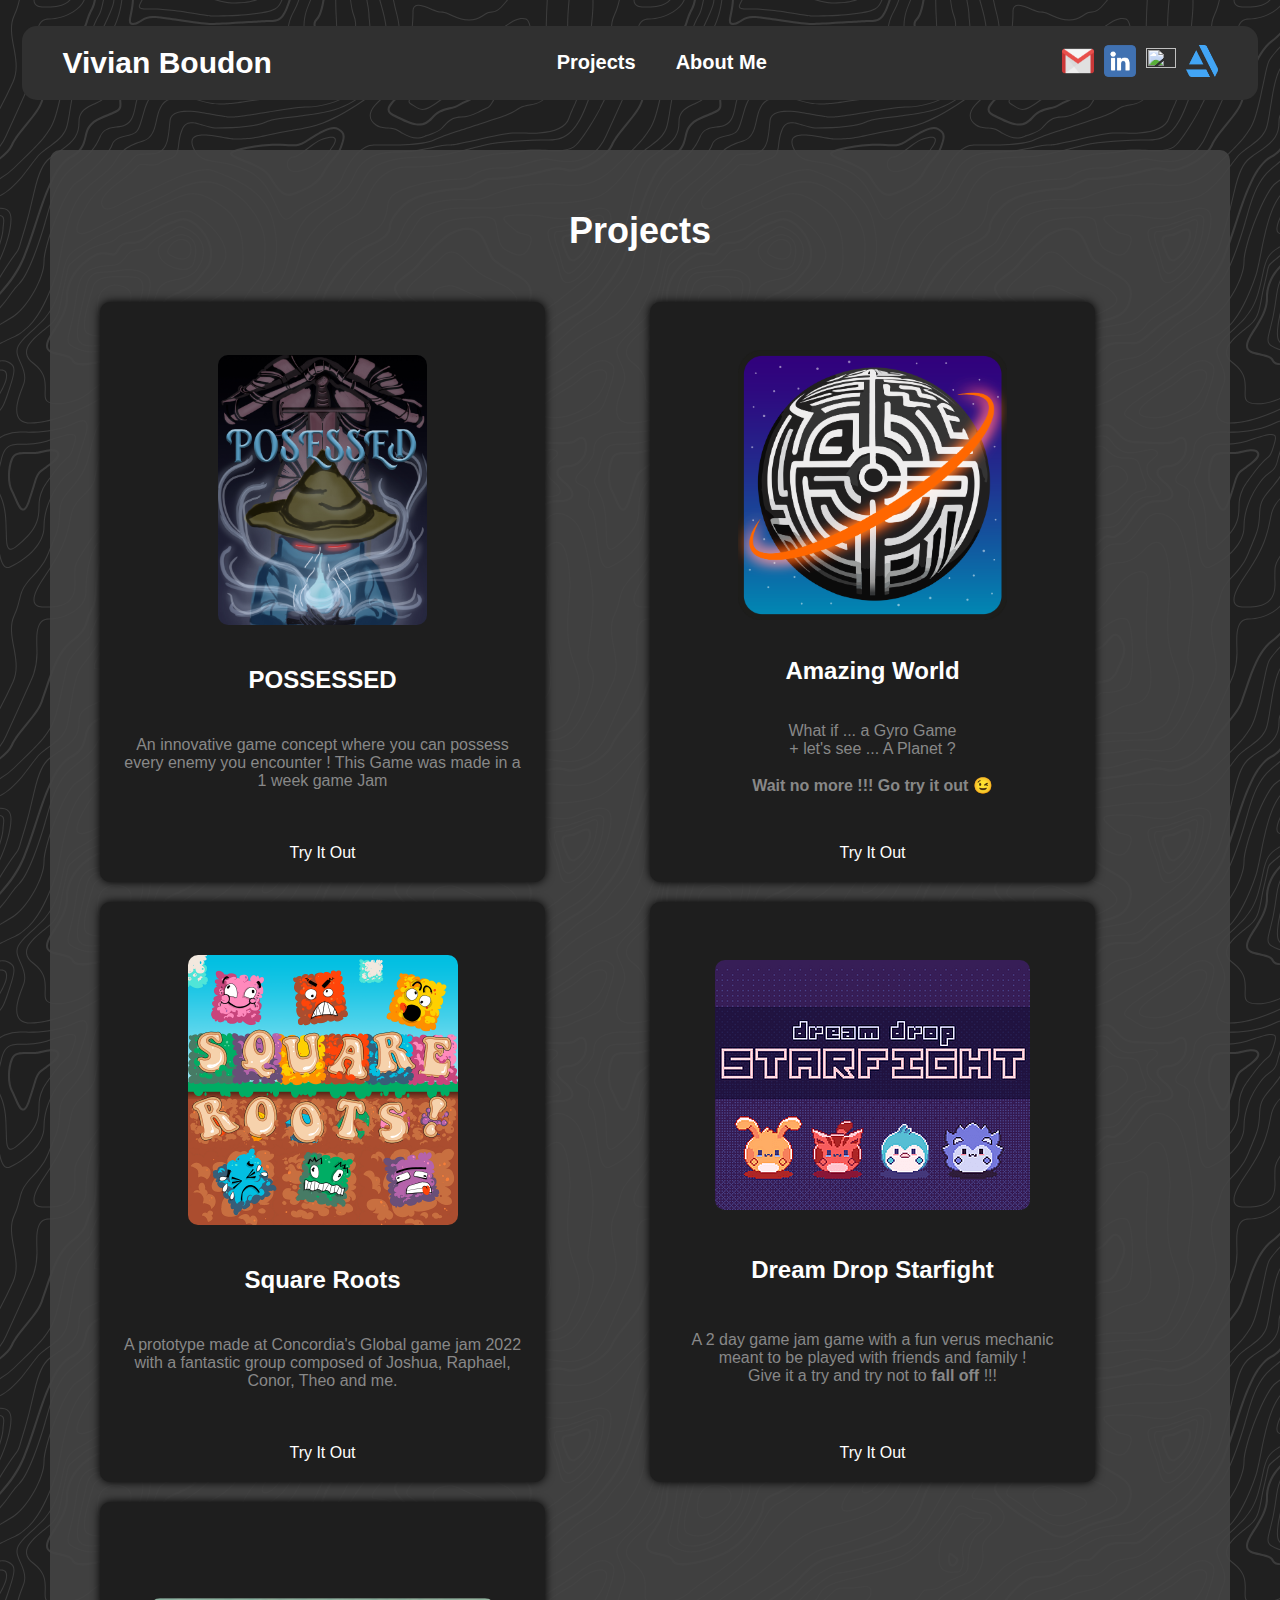
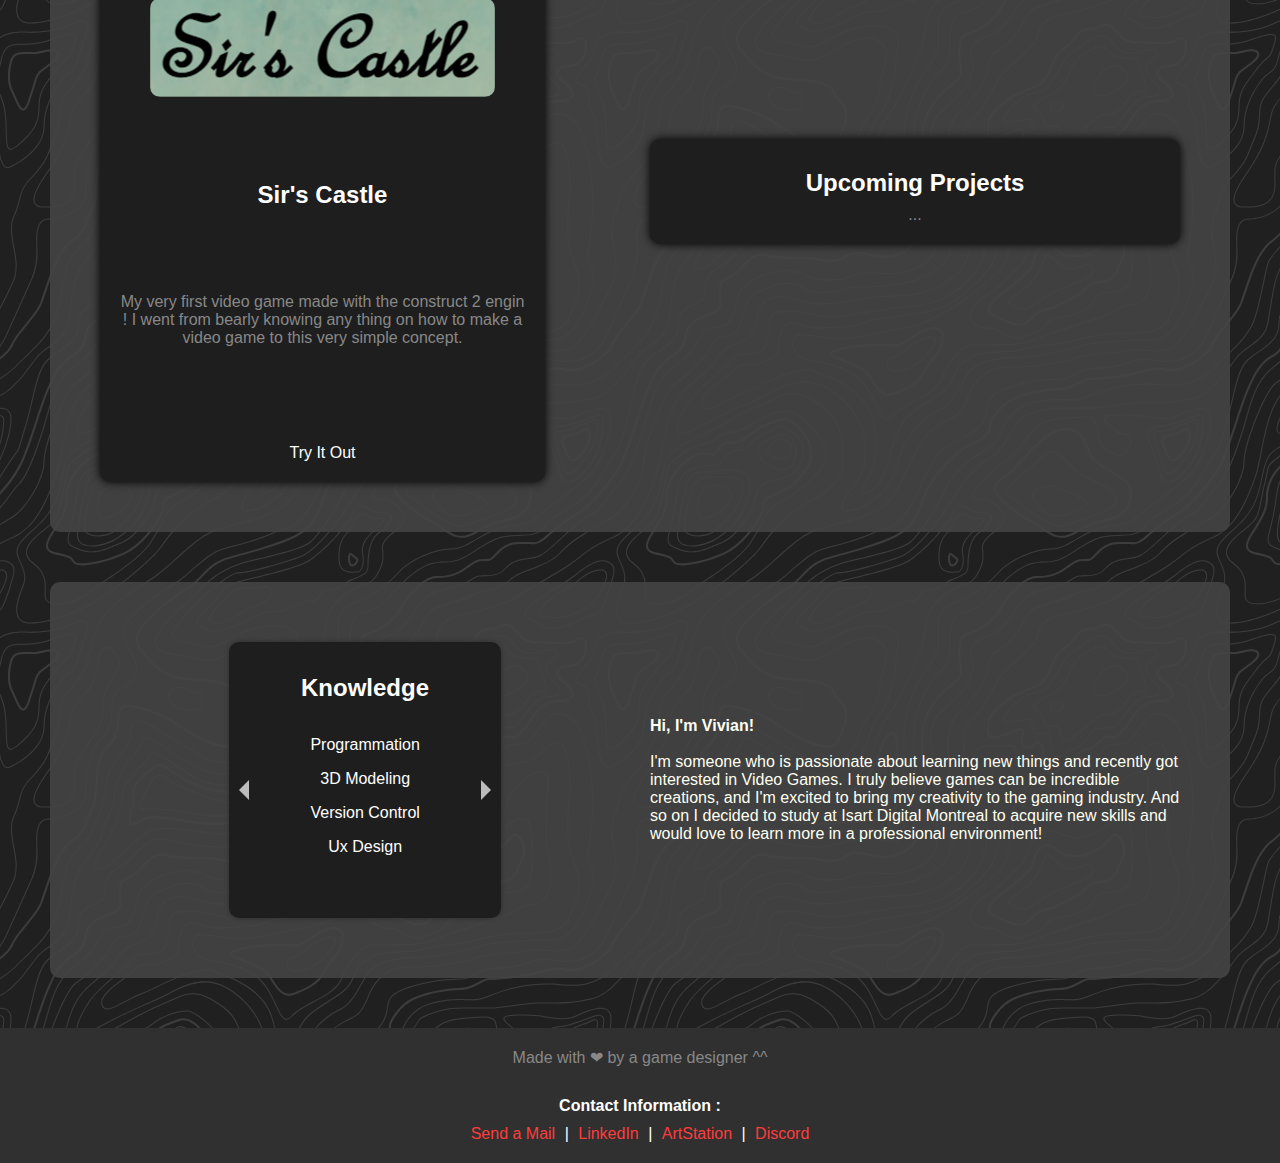
==== commit 532e0a59: "Added godot to skills" ====
--- a/index.html
+++ b/index.html
@@ -177,35 +177,6 @@
 
                 <div class="item">
                     <!-- <div class="void"></div> -->
-                    <img src="Assets/Img/CrazyPoolIlustration.png" />
-                    <!-- <div class="void"></div> -->
-                    <h2>Crazy Billard</h2>
-                    <p>
-                        The result of a amazing experiment of testing out and
-                        discovering unity ! Out of this came a original pool
-                        game where each ball has a unique behaviour ! Hope you
-                        enjoy ^^
-                    </p>
-                    <div class="Button Grid">
-                        <!-- <a href="#" class="btn" type="button">
-                        <strong>Learn More <br> (WIP)</strong>
-
-                        <div id="glow">
-                            <div class="circle"></div>
-                            <div class="circle"></div>
-                        </div>
-                    </a> -->
-                        <a
-                            href="https://play.unity.com/mg/other/crazybillard_build_web"
-                            class="button"
-                            target="_blank"
-                            ><span> Try It Out</span></a
-                        >
-                    </div>
-                </div>
-
-                <div class="item">
-                    <!-- <div class="void"></div> -->
                     <img src="Assets/Img/Sir'sCastle_Ill.png" />
                     <!-- <div class="void"></div> -->
                     <h2>Sir's Castle</h2>
@@ -307,6 +278,7 @@
                                 <li>Blender</li>
                                 <li>Figma</li>
                                 <li>Unreal Engine</li>
+                                <li>Godot</li>
                             </ul>
                             <div class="triangle next"></div>
                         </div>
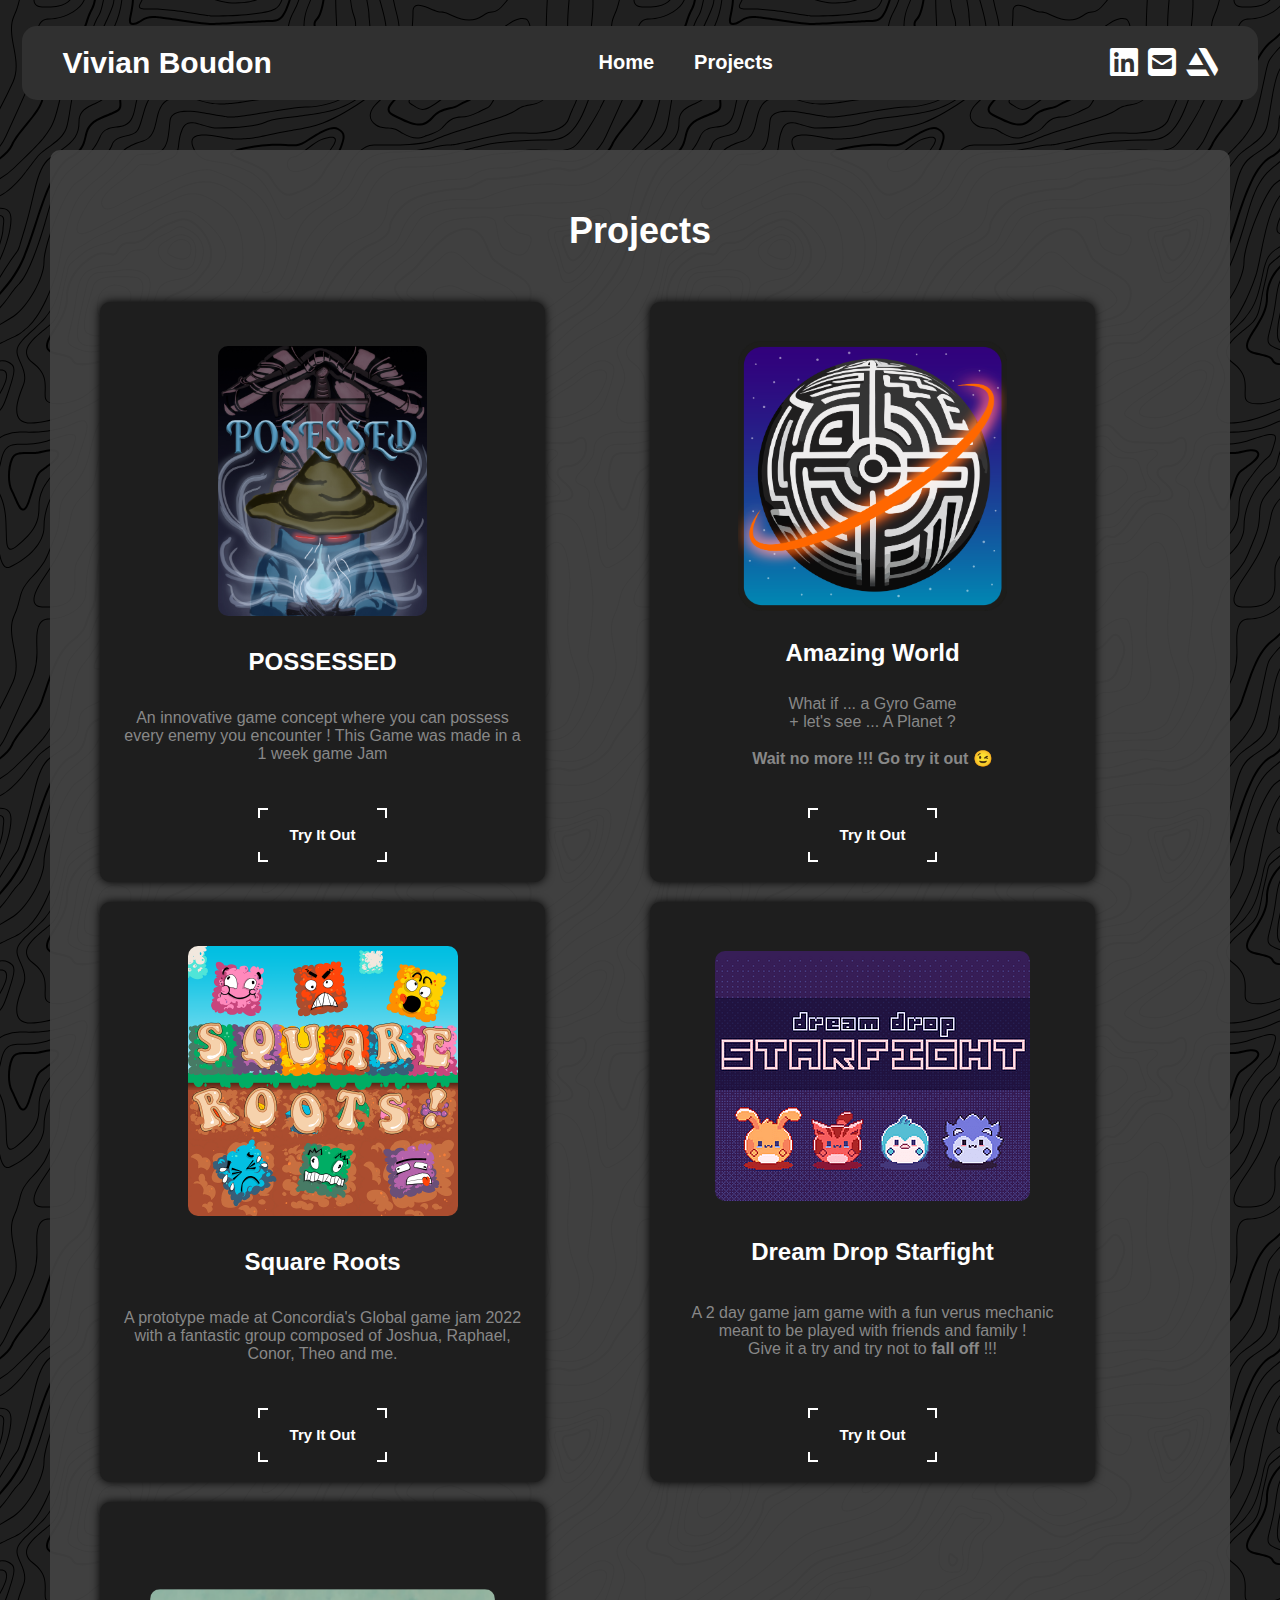
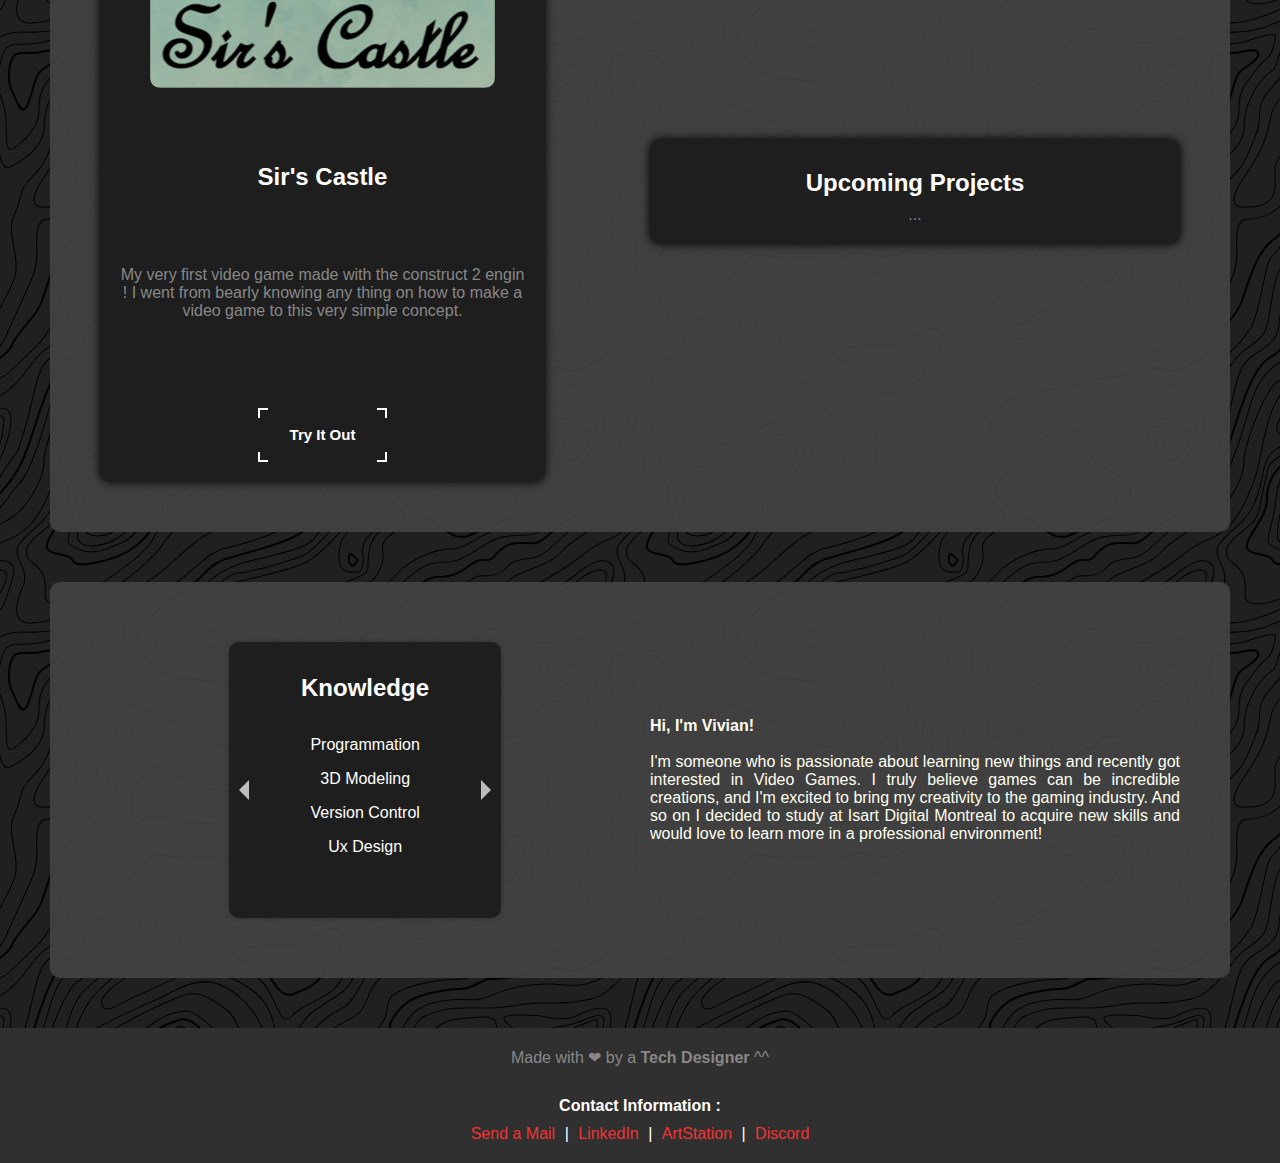
==== commit cbd69160: "Cleaned up HTML" ====
--- a/index.html
+++ b/index.html
@@ -1,5 +1,5 @@
 <!DOCTYPE html>
-<html lang="en">
+<html lang="en" data-theme="dark">
     <head>
         <meta charset="UTF-8" />
         <meta name="viewport" content="width=device-width, initial-scale=1.0" />
@@ -7,68 +7,29 @@
         <title>My portfolio</title>
         <link
             rel="shortcut icon"
-            href="Assets/Icons/Logo-Site.png"
-            type="image/x-icon"
+            href="Assets/SVG/Logo.svg"
+            type="image/svg+xml"
         />
 
-        <link rel="stylesheet" type="text/css" href="style.css" />
+        <link rel="stylesheet" type="text/css" href="styles.css" />
         <link rel="stylesheet" type="text/css" href="buttons_style.css" />
+        <link
+            rel="stylesheet"
+            type="text/css"
+            href="https://cdnjs.cloudflare.com/ajax/libs/font-awesome/6.1.2/css/all.min.css"
+        />
+        <script src="Scripts/IncludeHTML.js" defer></script>
     </head>
 
     <body>
-        <header>
-            <div class="logo">
-                <a href="" class="no-underline">
-                    <h3>Vivian Boudon</h3>
-                </a>
-            </div>
-            <nav>
-                <ul class="navbar-menu">
-                    <li><a href="#projects">Projects</a></li>
-                    <li><a href="#aboutme">About Me</a></li>
-                    <!-- <li><a href="#about">About Me</a></li> -->
-                    <!-- <li><a href="#contact">Contact</a></li> -->
-                </ul>
-            </nav>
-            <div class="toggle">
-                <!--<label class="label">&#x1F319;</label>-->
-                <a href="#" class="no-underline" id="copy-link">
-                    <img
-                        src="Assets/Icons/Gmail-logo.png"
-                        width="32px"
-                        aspect-ratio="1/1"
-                    />
-                </a>
-                <a
-                    href="https://www.linkedin.com/in/vivian-boudon/"
-                    class="no-underline"
-                    target="_blank"
-                >
-                    <img src="Assets/Icons/Linkedin-logo.png" width="32px" />
-                </a>
-                <a
-                    href="https://github.com/vivianb11"
-                    class="no-underline"
-                    target="_blank"
-                >
-                    <img src="Assets/Icons/github-icon.png" width="30px" />
-                </a>
-                <a
-                    href="https://vivianb11.artstation.com/"
-                    class="no-underline"
-                    target="_blank"
-                >
-                    <img src="Assets/Icons/Artstation-logo.png" width="32px" />
-                </a>
-            </div>
-        </header>
+        <div w3-include-html="Project_Pages/Header.html"></div>
 
         <section id="projects">
             <h1>Projects</h1>
             <div class="grid">
                 <div class="item">
                     <!-- <div class="void"></div> -->
-                    <img src="Assets/Img/Poster_-_Fiche.jpg" />
+                    <img src="Assets/Img/SmallProjects/Poster_-_Fiche.jpg" />
                     <!-- <div class="void"></div> -->
                     <h2>POSSESSED</h2>
                     <p>
@@ -89,14 +50,15 @@
                             href="https://vivianb11.itch.io/possessed"
                             class="button"
                             target="_blank"
-                            ><span> Try It Out</span></a
-                        >
-                    </div>
-                </div>
-
-                <div class="item">
-                    <!-- <div class="void"></div> -->
-                    <img src="Assets/Img/Logo_AMW.png" />
+                        >
+                            <span> Try It Out</span>
+                        </a>
+                    </div>
+                </div>
+
+                <div class="item">
+                    <!-- <div class="void"></div> -->
+                    <img src="Assets/Img/SmallProjects/Logo_AMW.png" />
                     <!-- <div class="void"></div> -->
                     <h2>Amazing World</h2>
                     <p>
@@ -123,7 +85,7 @@
 
                 <div class="item">
                     <!-- <div class="void"></div> -->
-                    <img src="Assets/Img/SquareRoots_Ill.png" />
+                    <img src="Assets/Img/SmallProjects/SquareRoots_Ill.png" />
                     <!-- <div class="void"></div> -->
                     <h2>Square Roots</h2>
                     <p>
@@ -150,7 +112,9 @@
                 </div>
 
                 <div class="item">
-                    <img src="Assets/Img/DreamDropStarfight.png" />
+                    <img
+                        src="Assets/Img/SmallProjects/DreamDropStarfight.png"
+                    />
                     <h2>Dream Drop Starfight</h2>
                     <p>
                         A 2 day game jam game with a fun verus mechanic meant to
@@ -177,7 +141,7 @@
 
                 <div class="item">
                     <!-- <div class="void"></div> -->
-                    <img src="Assets/Img/Sir'sCastle_Ill.png" />
+                    <img src="Assets/Img/SmallProjects/Sir'sCastle_Ill.png" />
                     <!-- <div class="void"></div> -->
                     <h2>Sir's Castle</h2>
                     <p>
@@ -302,7 +266,7 @@
 
         <footer>
             <div class="love-message">
-                <p>Made with ❤ by a game designer ^^</p>
+                <p>Made with ❤ by a <b>Tech Designer</b> ^^</p>
             </div>
             <!-- <div class="footer-container"> -->
             <!-- <div class="left-side"> -->
@@ -324,23 +288,8 @@
                 <span>|</span>
                 <a href="Project_Pages/DiscordLink.html"> Discord</a>
             </div>
-            <!-- </div> -->
-            <!-- <div class="right-side">
-                    <div class="additional-links">
-                        <h4>Links :</h4>
-                        <a href="#">None available yet !</a>
-                        <a href="#">About</a>
-                        <p></p>
-                        <a href="#">Portfolio</a>
-                        <p></p>
-                        <a href="#">Projects</a>
-                        <p></p>
-                        <a href="#">Resume</a>
-                    </div> 
-                </div>-->
-            <!-- </div> -->
         </footer>
 
-        <script src="script.js"></script>
+        <script src="Scripts/script.js"></script>
     </body>
 </html>
--- a/styles.css
+++ b/styles.css
@@ -0,0 +1,574 @@
+html {
+    scroll-behavior: smooth;
+}
+
+html body {
+    max-width: 100%;
+    overflow-x: hidden;
+}
+
+[data-theme="dark"] {
+    --primary-color: rgba(48, 48, 48, 1);
+    --secondary-color: rgba(32, 32, 32, 1);
+    --accent-color: rgba(243, 51, 51, 1);
+    --background-color: rgba(30, 30, 30, 1);
+    --text-color: rgba(255, 255, 255, 1);
+    --muted-text-color: rgba(136, 136, 136, 1);
+    --highlight-color: rgba(0, 122, 255, 1);
+}
+
+[data-theme="light"] {
+    --primary-color: rgba(255, 255, 255, 1);
+    --secondary-color: rgba(240, 240, 240, 1);
+    --accent-color: rgba(0, 122, 255, 1);
+    --background-color: rgba(255, 255, 255, 1);
+    --text-color: rgba(0, 0, 0, 1);
+    --muted-text-color: rgba(100, 100, 100, 1);
+    --highlight-color: rgba(255, 165, 0, 1);
+}
+
+img {
+    filter: none;
+}
+
+header {
+    background-color: var(--primary-color);
+    color: var(--text-color);
+    width: 95%;
+    padding-left: 10px;
+    padding-right: 10px;
+    display: flex;
+    justify-content: space-between;
+    align-items: center;
+    border-radius: 15px;
+    margin: 0 auto;
+    margin-top: 2%;
+    max-width: 100%;
+}
+
+.logo {
+    white-space: nowrap;
+    margin: 20px;
+}
+
+.logo a h3 {
+    padding-left: 5%;
+    padding-right: 10%;
+    margin: 0px;
+}
+
+.navbar-menu {
+    list-style: none;
+    display: flex;
+    margin: 0;
+    padding: 0;
+}
+
+.navbar-menu li {
+    margin-left: 20px;
+}
+
+.navbar-menu li:first-child {
+    margin-left: 0;
+}
+
+.navbar-menu li a {
+    color: var(--text-color);
+    font-weight: bold;
+    text-decoration: none;
+    transition: all 0.2s ease-in-out;
+    font-size: 125%;
+}
+
+.navbar-menu li a:hover {
+    color: var(--accent-color);
+}
+
+header .toggle a:hover {
+    color: var(--accent-color);
+}
+
+body {
+    background-color: var(--secondary-color);
+    background-image: url(Assets/SVG/topography.svg);
+    fill-opacity: 0.16;
+    color: var(--text-color);
+    font-family: Arial, sans-serif;
+    margin: 0;
+    padding: 0;
+    box-sizing: border-box;
+}
+
+#contact p,
+#about p,
+#home p {
+    text-align: justify;
+}
+
+#home {
+    text-align: center;
+}
+
+.welcome-text {
+    color: rgb(255, 255, 241);
+    text-align: justify;
+    margin-top: 20px;
+    max-width: 100%;
+    margin: 0 auto;
+}
+
+.grid {
+    display: grid;
+    grid-template-columns: repeat(auto-fit, minmax(350px, 1fr));
+    grid-gap: 20px;
+    text-align: center;
+    align-items: center;
+    align-content: center;
+    margin: 0 auto;
+}
+
+@media only screen and (max-width: 768px) {
+    .grid {
+        grid-template-columns: 1fr;
+        /* Change to a single column on smaller screens */
+    }
+
+    .welcome-text {
+        max-width: 100%;
+        padding: 0 20px;
+    }
+}
+
+.Welcome_grid {
+    display: flex;
+    flex-wrap: wrap;
+    justify-content: center;
+    flex-direction: row;
+    -ms-flex-align: center;
+    align-items: center;
+    padding: 8px;
+    gap: 5%;
+    margin: 0%;
+}
+
+a {
+    text-decoration: none;
+    color: inherit;
+}
+
+.item {
+    background-color: var(--background-color);
+    border-radius: 10px;
+    box-shadow: 0px 0px 10px #000000;
+    padding: 20px;
+    max-height: 540px;
+    aspect-ratio: 3/4;
+
+    display: flex;
+    flex-direction: column;
+    align-items: center;
+    justify-content: center;
+}
+
+.item:last-child {
+    aspect-ratio: 0;
+}
+
+.item img,
+video {
+    display: block;
+    margin: auto;
+    max-width: 85%;
+    max-height: 50%;
+    object-fit: contain;
+    /* margin-top: 0; */
+    border-radius: 10px;
+    text-align: center;
+}
+
+.item .void {
+    display: flex;
+    flex: 1 1 0;
+}
+
+/* .item img:hover{
+  opacity: 0;
+  transition: ease-in-out 0.5s;
+} */
+
+.item video {
+    animation-play-state: running;
+}
+
+/* .item video:hover{
+  display: block;
+  animation-play-state: running;
+} */
+
+.item h2 {
+    margin: 2%;
+}
+
+.item p {
+    margin: auto;
+}
+
+.card-deck {
+    display: flex;
+    justify-content: center;
+    align-items: center;
+    position: relative;
+    margin: auto;
+    max-width: 260px;
+}
+
+.card {
+    display: flex;
+    /* width: 240px;
+  height: 260px; */
+    min-width: 240px;
+    min-height: 260px;
+    padding: 8px 16px;
+    flex-direction: column;
+    align-items: center;
+    gap: 8px;
+
+    background: var(--background-color);
+    border-radius: 10px;
+    box-shadow: 0 0 5px rgba(0, 0, 0, 0.3);
+    margin: 10px;
+    position: absolute;
+
+    /* Annimation */
+    opacity: 0;
+    transition: transform 0.5s ease-in-out, opacity 0.5s ease-in-out;
+
+    /* color: #fff; */
+
+    transform: scale(0.95);
+}
+
+.card.active {
+    width: 100%;
+    height: 100%;
+    opacity: 1;
+    position: relative;
+    overflow: hidden;
+
+    transform: scale(1);
+}
+
+.card.active h2,
+.card h2 {
+    height: 10%;
+    margin-top: 10%;
+    margin-bottom: 5px;
+    margin-left: 15px;
+    margin-right: 15px;
+}
+
+.cardContent {
+    display: block;
+    height: 100px;
+}
+
+.cardContent ul li {
+    list-style: none;
+    text-decoration: none;
+    padding-bottom: 1rem;
+    padding-inline-end: none;
+}
+
+.cardContent ul li:last-child {
+    padding-bottom: 0;
+}
+
+.cardContent ul,
+.cardContent p {
+    display: block;
+    flex-direction: column;
+    justify-content: center;
+    align-items: center;
+    position: absolute;
+    text-align: center;
+    align-self: stretch;
+    top: 45%;
+    left: 40%;
+    transform: translate(-25%, -25%);
+    padding: 0;
+    margin: 0;
+}
+
+.cardContent p {
+    margin-left: -5%;
+}
+
+.triangle {
+    position: absolute;
+    top: 50%;
+    /* transform: translateY(-50%); */
+    /* width: auto;
+    height: auto; */
+    border-top: 10px solid transparent;
+    border-bottom: 10px solid transparent;
+    cursor: pointer;
+    background-color: rgba(0, 0, 0, 0);
+}
+
+.triangle.prev {
+    left: 10px;
+    border-right: 10px solid rgba(255, 255, 255, 0.7);
+}
+
+.triangle.next {
+    right: 10px;
+    border-left: 10px solid rgba(255, 255, 255, 0.7);
+}
+
+.controls {
+    display: flex;
+    justify-content: center;
+    margin-top: 20px;
+}
+
+.controls .triangle:not(:last-child) {
+    margin-right: 10px;
+}
+
+footer {
+    background-color: var(--primary-color);
+    color: var(--text-color);
+    text-align: center;
+    padding: 20px 20px;
+    box-sizing: border-box;
+}
+
+.footer-container {
+    display: grid;
+    grid-template-columns: 1fr 1fr;
+    gap: 20px;
+}
+
+.left-side,
+.right-side {
+    display: flex;
+    flex-direction: row;
+    align-items: center;
+    justify-content: center;
+}
+
+.contact-info,
+.additional-links {
+    text-align: center;
+    flex: 1 0 0;
+}
+
+.love-message {
+    text-align: center;
+    align-items: center;
+    justify-content: center;
+    margin-bottom: 30px;
+    display: block;
+}
+
+.left-side {
+    border-right: 1px solid var(--text-color);
+    padding-right: 20px;
+}
+
+h4 {
+    margin-top: 0;
+    margin-bottom: 10px;
+}
+
+footer a {
+    color: var(--accent-color);
+    text-decoration: none;
+    padding: 5px;
+}
+
+footer a:hover {
+    color: #e49b56;
+    text-decoration: underline;
+}
+
+.copy-info {
+    display: none;
+}
+
+.toggle {
+    display: flex;
+    align-items: center;
+    justify-content: space-between;
+    margin-right: 20px;
+}
+
+.toggle a {
+    margin-right: 10px;
+}
+
+.toggle img {
+    aspect-ratio: 1/1;
+}
+
+.label {
+    font-size: 26px;
+    cursor: pointer;
+}
+
+section {
+    background-color: #444444e3;
+    border-radius: 10px;
+    padding: 50px;
+    margin: 50px;
+}
+
+@media only screen and (max-width: 768px) {
+    section {
+        padding: 5%;
+        margin: 20px;
+    }
+}
+
+.title1 {
+    background-size: 100%;
+    background-repeat: no-repeat;
+    background: url("Assets/Img/Title frame.png") no-repeat;
+}
+
+.Section_title {
+    text-align: center;
+    text-shadow: 0px 4px 3px 0px rgba(0, 0, 0, 0.53);
+    font-family: "French Script MT";
+    font-size: 96px;
+    font-style: normal;
+    font-weight: 400;
+    line-height: normal;
+    background: linear-gradient(
+        90deg,
+        #000 0%,
+        #b00000 27.5%,
+        #eb0000 42.6%,
+        #210000 69.6%,
+        #000 99.16%
+    );
+    background-clip: text;
+    -webkit-background-clip: text;
+    -webkit-text-fill-color: transparent;
+}
+
+p {
+    margin: 0;
+    font-size: 16px;
+    color: var(--muted-text-color);
+}
+
+h1 {
+    font-size: 36px;
+    font-weight: bold;
+    text-align: center;
+    margin-top: 10px;
+    margin-bottom: 50px;
+}
+
+h3 {
+    padding-left: 20px;
+    font-size: 30px;
+}
+
+nav ul {
+    list-style: none;
+    margin: 0;
+    padding: 0;
+    display: flex;
+    justify-content: flex-end;
+    align-items: center;
+}
+
+nav li {
+    margin-right: 20px;
+}
+
+nav a {
+    color: var(--text-color);
+    text-decoration: none;
+}
+
+/* width and height of the scrollbar */
+::-webkit-scrollbar {
+    width: 10px;
+    height: 10px;
+}
+
+/* background color of the scrollbar */
+::-webkit-scrollbar-track {
+    background-color: var(--primary-color);
+}
+
+/* color of the scrollbar handle */
+::-webkit-scrollbar-thumb {
+    background-color: #555;
+    border-radius: 5px;
+}
+
+/* on hover, change color of scrollbar handle */
+::-webkit-scrollbar-thumb:hover {
+    background-color: #888;
+}
+
+.hidden {
+    display: none;
+}
+
+.popup {
+    position: fixed;
+    top: -100px;
+    left: 50%;
+    transform: translateX(-50%);
+    background-color: var(--primary-color);
+    border-radius: 30px;
+    box-shadow: 0 2px 4px rgba(0, 0, 0, 0.2);
+    padding: 10px;
+    transition: top 0.5s ease-out;
+    margin-top: 10px;
+}
+
+.popup-content {
+    text-align: center;
+    display: flex;
+    justify-content: center;
+    align-items: center;
+}
+
+.popup h4 {
+    margin: 0;
+}
+
+.Button.Grid {
+    display: flex;
+    flex-direction: row;
+    justify-content: center;
+    gap: 5%;
+    margin-top: 5%;
+}
+
+/* mobile version */
+
+@media only screen and (max-width: 768px) {
+    .logo {
+        display: none;
+    }
+
+    header {
+        padding: 5%;
+        margin: 2%;
+        display: flex;
+        gap: auto;
+        max-width: 86%;
+    }
+
+    header .toggle {
+        margin-left: auto;
+        margin-right: 0;
+    }
+}
--- a/buttons_style.css
+++ b/buttons_style.css
@@ -0,0 +1,63 @@
+a.button {
+    position: relative;
+    display: inline-block;
+    height: 50px;
+    padding: 0 30px;
+    border: 2px solid #ffffff;
+    background: #1e1e1e;
+    user-select: none;
+    white-space: nowrap;
+    transition: all 0.05s linear;
+    font-family: inherit;
+    text-decoration: none;
+}
+
+a.button:before,
+a.button:after {
+    content: "";
+    position: absolute;
+    background: #1e1e1e;
+    transition: all 0.2s linear;
+}
+
+a.button:before {
+    width: calc(100% + 6px);
+    height: calc(100% - 16px);
+    top: 8px;
+    left: -3px;
+}
+
+a.button:after {
+    width: calc(100% - 16px);
+    height: calc(100% + 6px);
+    top: -3px;
+    left: 8px;
+}
+
+a.button:hover {
+    cursor: crosshair;
+}
+
+a.button:active {
+    transform: scale(0.95);
+}
+
+a.button:hover:before {
+    height: calc(100% - 32px);
+    top: 16px;
+}
+
+a.button:hover:after {
+    width: calc(100% - 32px);
+    left: 16px;
+}
+
+a.button span {
+    font-size: 15px;
+    z-index: 3;
+    position: relative;
+    font-weight: 600;
+    text-align: center;
+    display: block;
+    line-height: 50px; /* Vertical centering for text */
+}
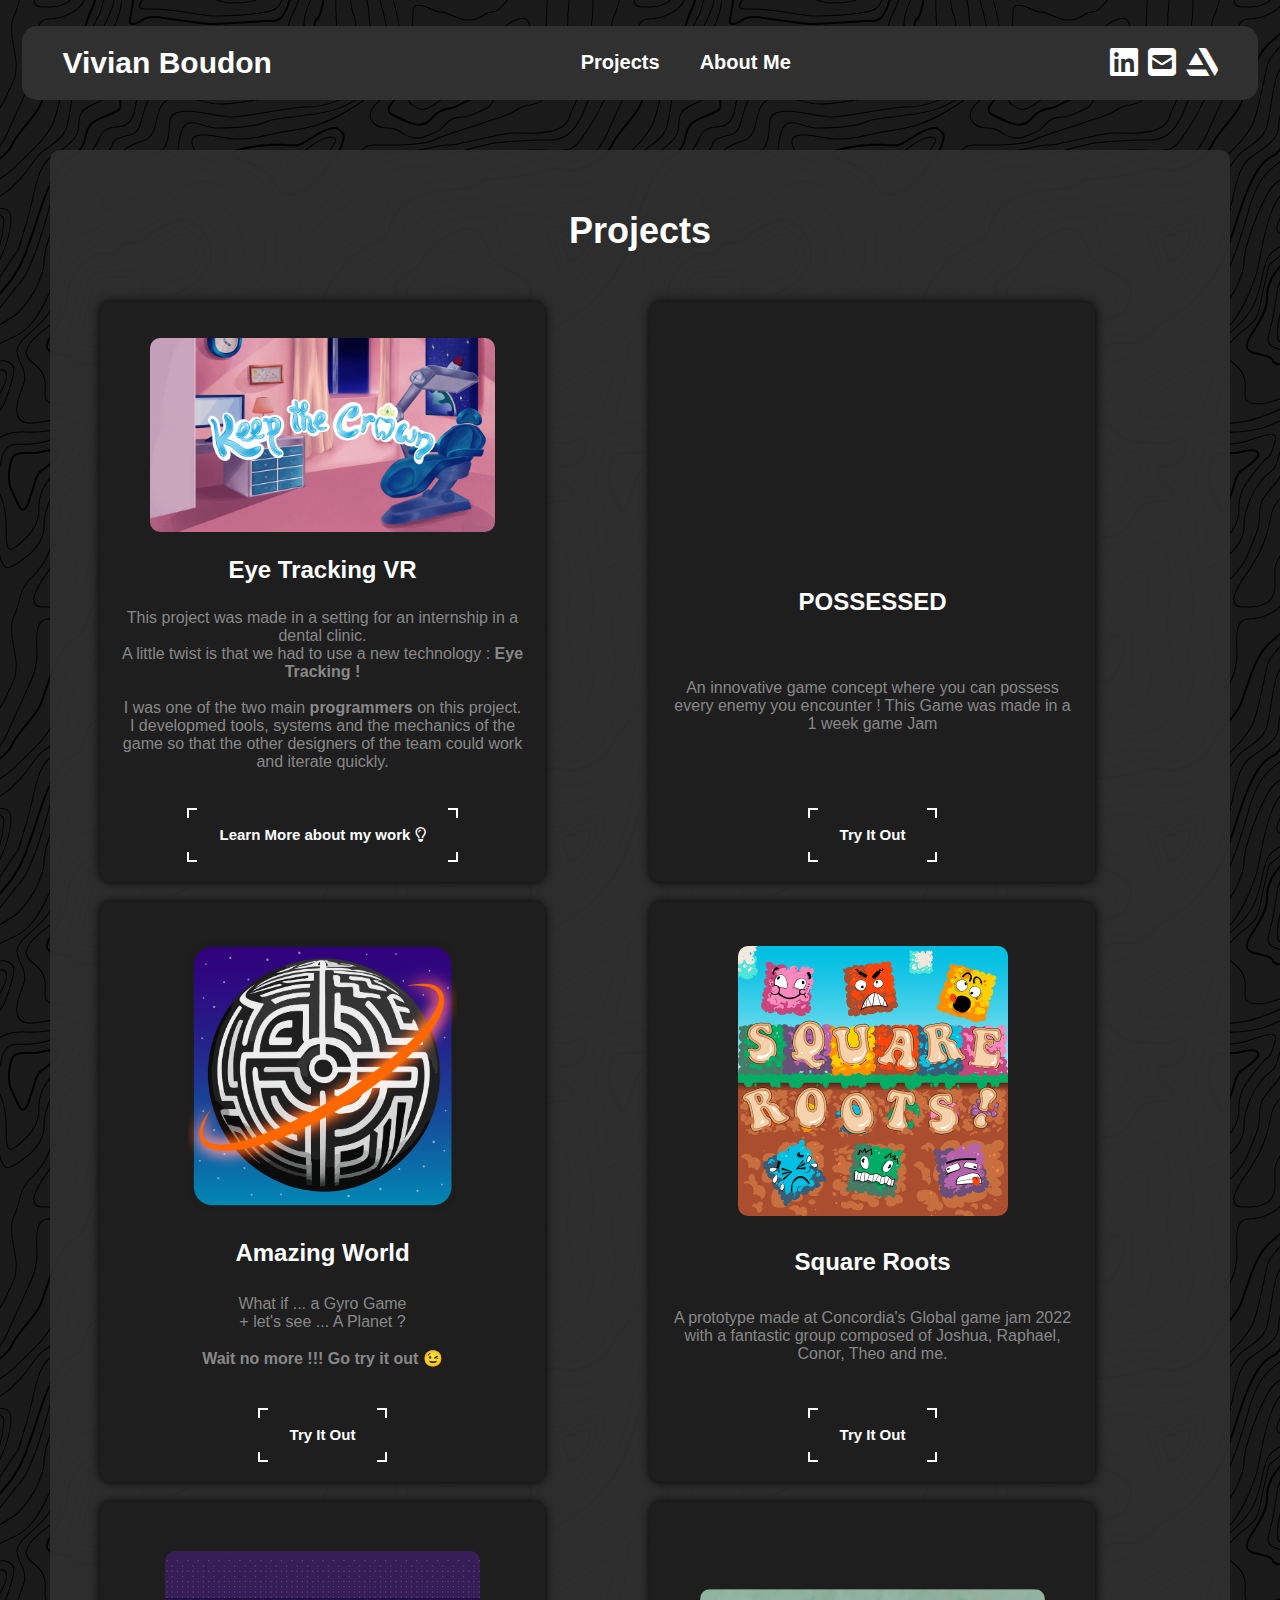
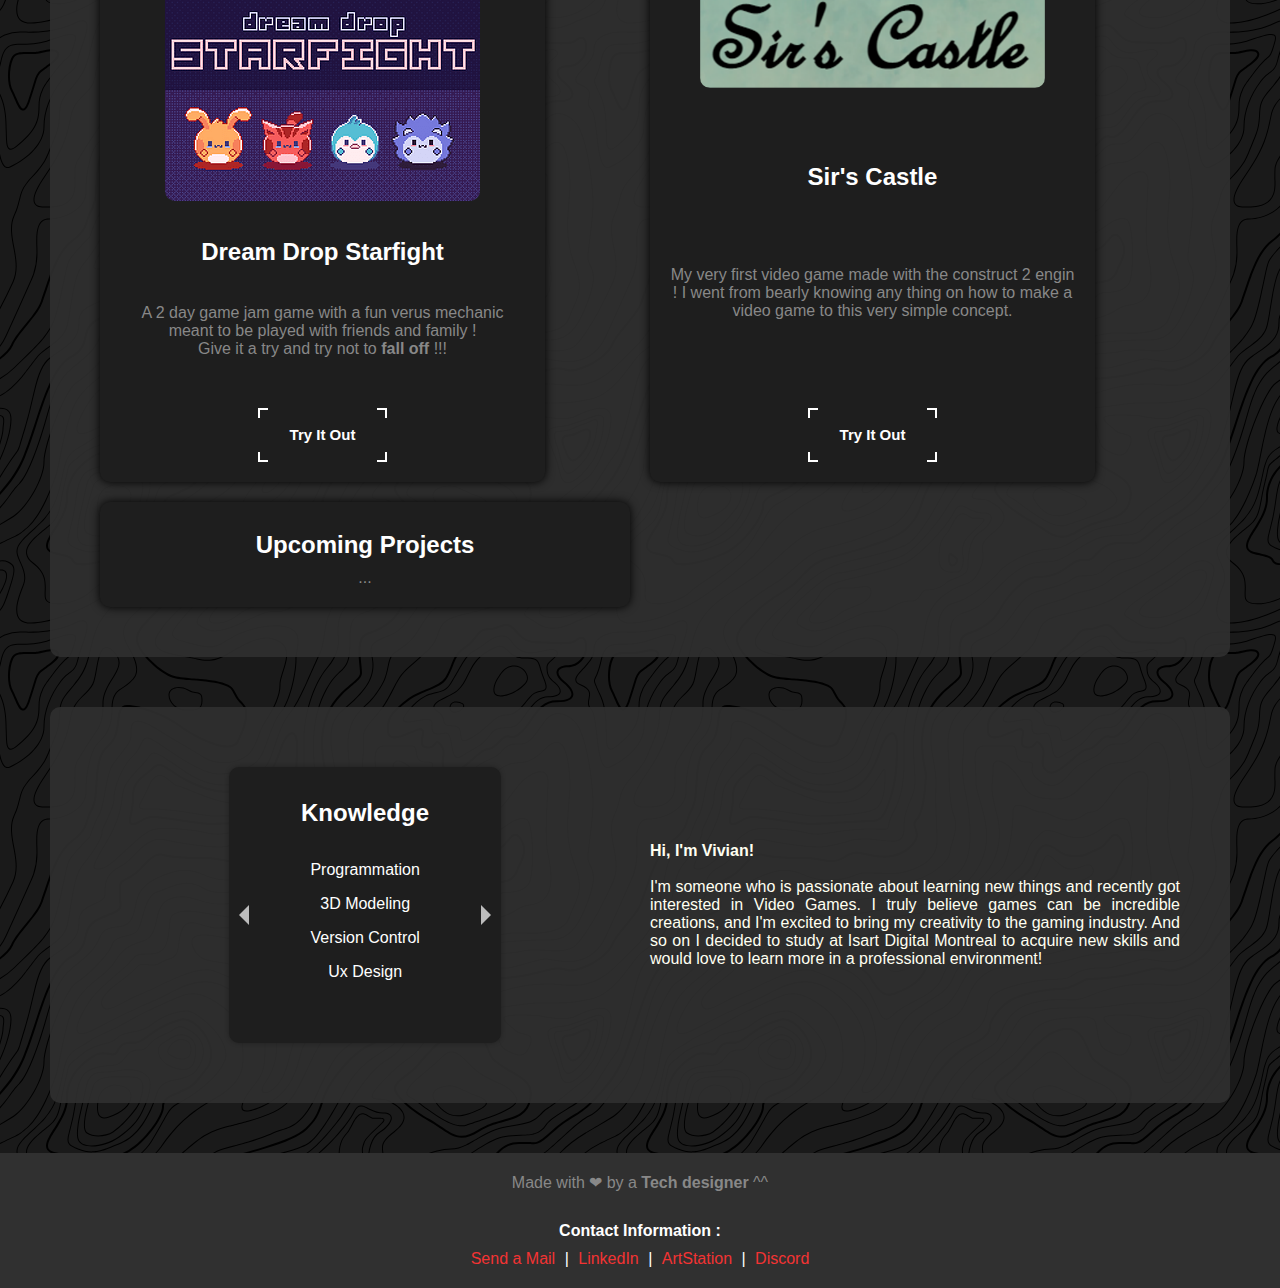
==== commit f1a01d14: "Updated Pages & Style" ====
--- a/index.html
+++ b/index.html
@@ -27,10 +27,41 @@
         <section id="projects">
             <h1>Projects</h1>
             <div class="grid">
-                <div class="item">
-                    <!-- <div class="void"></div> -->
-                    <img src="Assets/Img/SmallProjects/Poster_-_Fiche.jpg" />
-                    <!-- <div class="void"></div> -->
+                <div class="item" ProjectTag="2024">
+                    <img src="Assets/Img/ProjetVR/keep_the_crown.png" />
+                    <h2>Eye Tracking VR</h2>
+                    <p>
+                        This project was made in a setting for an internship in
+                        a dental clinic.
+                        <br />
+                        A little twist is that we had to use a new technology :
+                        <b>Eye Tracking !</b> <br /><br />
+                        I was one of the two main <b>programmers</b> on this
+                        project. I developmed tools, systems and the mechanics
+                        of the game so that the other designers of the team
+                        could work and iterate quickly.
+                    </p>
+                    <div class="Button Grid">
+                        <a
+                            href="Project_Pages/VrEyeTracking.html"
+                            class="button"
+                        >
+                            <span>
+                                Learn More about my work
+                                <i class="fa-regular fa-lightbulb fa_2xl"></i
+                            ></span>
+                        </a>
+                    </div>
+                </div>
+
+                <div class="item" ProjectTag="2023">
+                    <!-- <img src="Assets/Img/SmallProjects/Poster_-_Fiche.jpg" /> -->
+                    <video
+                        src="Assets/Video/Possessed_Trailer_Small.mp4"
+                        muted
+                        autoplay
+                        loop
+                    ></video>
                     <h2>POSSESSED</h2>
                     <p>
                         An innovative game concept where you can possess every
@@ -51,12 +82,12 @@
                             class="button"
                             target="_blank"
                         >
-                            <span> Try It Out</span>
+                            <span> Try It Out </span>
                         </a>
                     </div>
                 </div>
 
-                <div class="item">
+                <div class="item" ProjectTag="2023">
                     <!-- <div class="void"></div> -->
                     <img src="Assets/Img/SmallProjects/Logo_AMW.png" />
                     <!-- <div class="void"></div> -->
@@ -83,7 +114,7 @@
                     </div>
                 </div>
 
-                <div class="item">
+                <div class="item" ProjectTag="2023">
                     <!-- <div class="void"></div> -->
                     <img src="Assets/Img/SmallProjects/SquareRoots_Ill.png" />
                     <!-- <div class="void"></div> -->
@@ -111,7 +142,7 @@
                     </div>
                 </div>
 
-                <div class="item">
+                <div class="item" ProjectTag="2023">
                     <img
                         src="Assets/Img/SmallProjects/DreamDropStarfight.png"
                     />
@@ -139,7 +170,7 @@
                     </div>
                 </div>
 
-                <div class="item">
+                <div class="item" ProjectTag="2022">
                     <!-- <div class="void"></div> -->
                     <img src="Assets/Img/SmallProjects/Sir'sCastle_Ill.png" />
                     <!-- <div class="void"></div> -->
@@ -167,7 +198,7 @@
                     </div>
                 </div>
 
-                <div class="item">
+                <div class="item" ProjectTag="All">
                     <!--<img src="image3.png">-->
                     <h2>Upcoming Projects</h2>
                     <p>...</p>
@@ -175,28 +206,19 @@
 
                 <!-- more items here (copy paste template) -->
 
-                <!-- <div class="item">
-                    <img src="A Image">
+                <!-- <div class="item" ProjectTag="2024">
+                    <img src="Assets/Icons/Placeholder.webp">
                     <video src="Or a video" muted autoplay loop></video>
                     <h2>Title</h2>
                     <p>Text</p>
                 <div class="Button Grid">
-                    <a href="#" class="btn" type="button">
-                        <strong>Learn More <br> (WIP)</strong>
-
-                        <div id="glow">
-                            <div class="circle"></div>
-                            <div class="circle"></div>
-                        </div>
-                    </a>
-                    <a href="Link test" class="btn" type="button" target="_blank">
-                        <strong>Try it out</strong>
-
-                        <div id="glow">
-                            <div class="circle"></div>
-                            <div class="circle"></div>
-                        </div>
-                    </a>
+                    <a
+                            href="Link"
+                            class="button"
+                            target="_blank"
+                        >
+                            <span> Try It Out</span>
+                        </a>
                 </div>
             </div> -->
             </div>
@@ -264,31 +286,7 @@
             </div>
         </section>
 
-        <footer>
-            <div class="love-message">
-                <p>Made with ❤ by a <b>Tech Designer</b> ^^</p>
-            </div>
-            <!-- <div class="footer-container"> -->
-            <!-- <div class="left-side"> -->
-            <div class="contact-info">
-                <h4>Contact Information :</h4>
-                <a href="mailto:vivianb.pro@gmail.com">Send a Mail</a>
-                <span>|</span>
-                <a
-                    href="https://www.linkedin.com/in/vivian-boudon/"
-                    target="_blank"
-                >
-                    LinkedIn
-                </a>
-                <span>|</span>
-
-                <a href="https://www.artstation.com/vivianb11" target="_blank">
-                    ArtStation
-                </a>
-                <span>|</span>
-                <a href="Project_Pages/DiscordLink.html"> Discord</a>
-            </div>
-        </footer>
+        <footer w3-include-html="Project_Pages/Footer.html"></footer>
 
         <script src="Scripts/script.js"></script>
     </body>
--- a/styles.css
+++ b/styles.css
@@ -9,12 +9,11 @@
 
 [data-theme="dark"] {
     --primary-color: rgba(48, 48, 48, 1);
-    --secondary-color: rgba(32, 32, 32, 1);
+    --secondary-color: rgba(48, 48, 48, 0.9);
     --accent-color: rgba(243, 51, 51, 1);
     --background-color: rgba(30, 30, 30, 1);
     --text-color: rgba(255, 255, 255, 1);
     --muted-text-color: rgba(136, 136, 136, 1);
-    --highlight-color: rgba(0, 122, 255, 1);
 }
 
 [data-theme="light"] {
@@ -24,7 +23,6 @@
     --background-color: rgba(255, 255, 255, 1);
     --text-color: rgba(0, 0, 0, 1);
     --muted-text-color: rgba(100, 100, 100, 1);
-    --highlight-color: rgba(255, 165, 0, 1);
 }
 
 img {
@@ -89,7 +87,7 @@
 }
 
 body {
-    background-color: var(--secondary-color);
+    background-color: rgb(26, 26, 26);
     background-image: url(Assets/SVG/topography.svg);
     fill-opacity: 0.16;
     color: var(--text-color);
@@ -127,16 +125,8 @@
     margin: 0 auto;
 }
 
-@media only screen and (max-width: 768px) {
-    .grid {
-        grid-template-columns: 1fr;
-        /* Change to a single column on smaller screens */
-    }
-
-    .welcome-text {
-        max-width: 100%;
-        padding: 0 20px;
-    }
+.grid-2 {
+    grid-template-columns: repeat(2, 1fr);
 }
 
 .Welcome_grid {
@@ -417,44 +407,10 @@
 }
 
 section {
-    background-color: #444444e3;
+    background-color: var(--secondary-color);
     border-radius: 10px;
     padding: 50px;
     margin: 50px;
-}
-
-@media only screen and (max-width: 768px) {
-    section {
-        padding: 5%;
-        margin: 20px;
-    }
-}
-
-.title1 {
-    background-size: 100%;
-    background-repeat: no-repeat;
-    background: url("Assets/Img/Title frame.png") no-repeat;
-}
-
-.Section_title {
-    text-align: center;
-    text-shadow: 0px 4px 3px 0px rgba(0, 0, 0, 0.53);
-    font-family: "French Script MT";
-    font-size: 96px;
-    font-style: normal;
-    font-weight: 400;
-    line-height: normal;
-    background: linear-gradient(
-        90deg,
-        #000 0%,
-        #b00000 27.5%,
-        #eb0000 42.6%,
-        #210000 69.6%,
-        #000 99.16%
-    );
-    background-clip: text;
-    -webkit-background-clip: text;
-    -webkit-text-fill-color: transparent;
 }
 
 p {
@@ -571,4 +527,18 @@
         margin-left: auto;
         margin-right: 0;
     }
-}
+
+    section {
+        padding: 5%;
+        margin: 20px;
+    }
+
+    .grid {
+        grid-template-columns: 1fr;
+    }
+
+    .welcome-text {
+        max-width: 100%;
+        padding: 0 20px;
+    }
+}
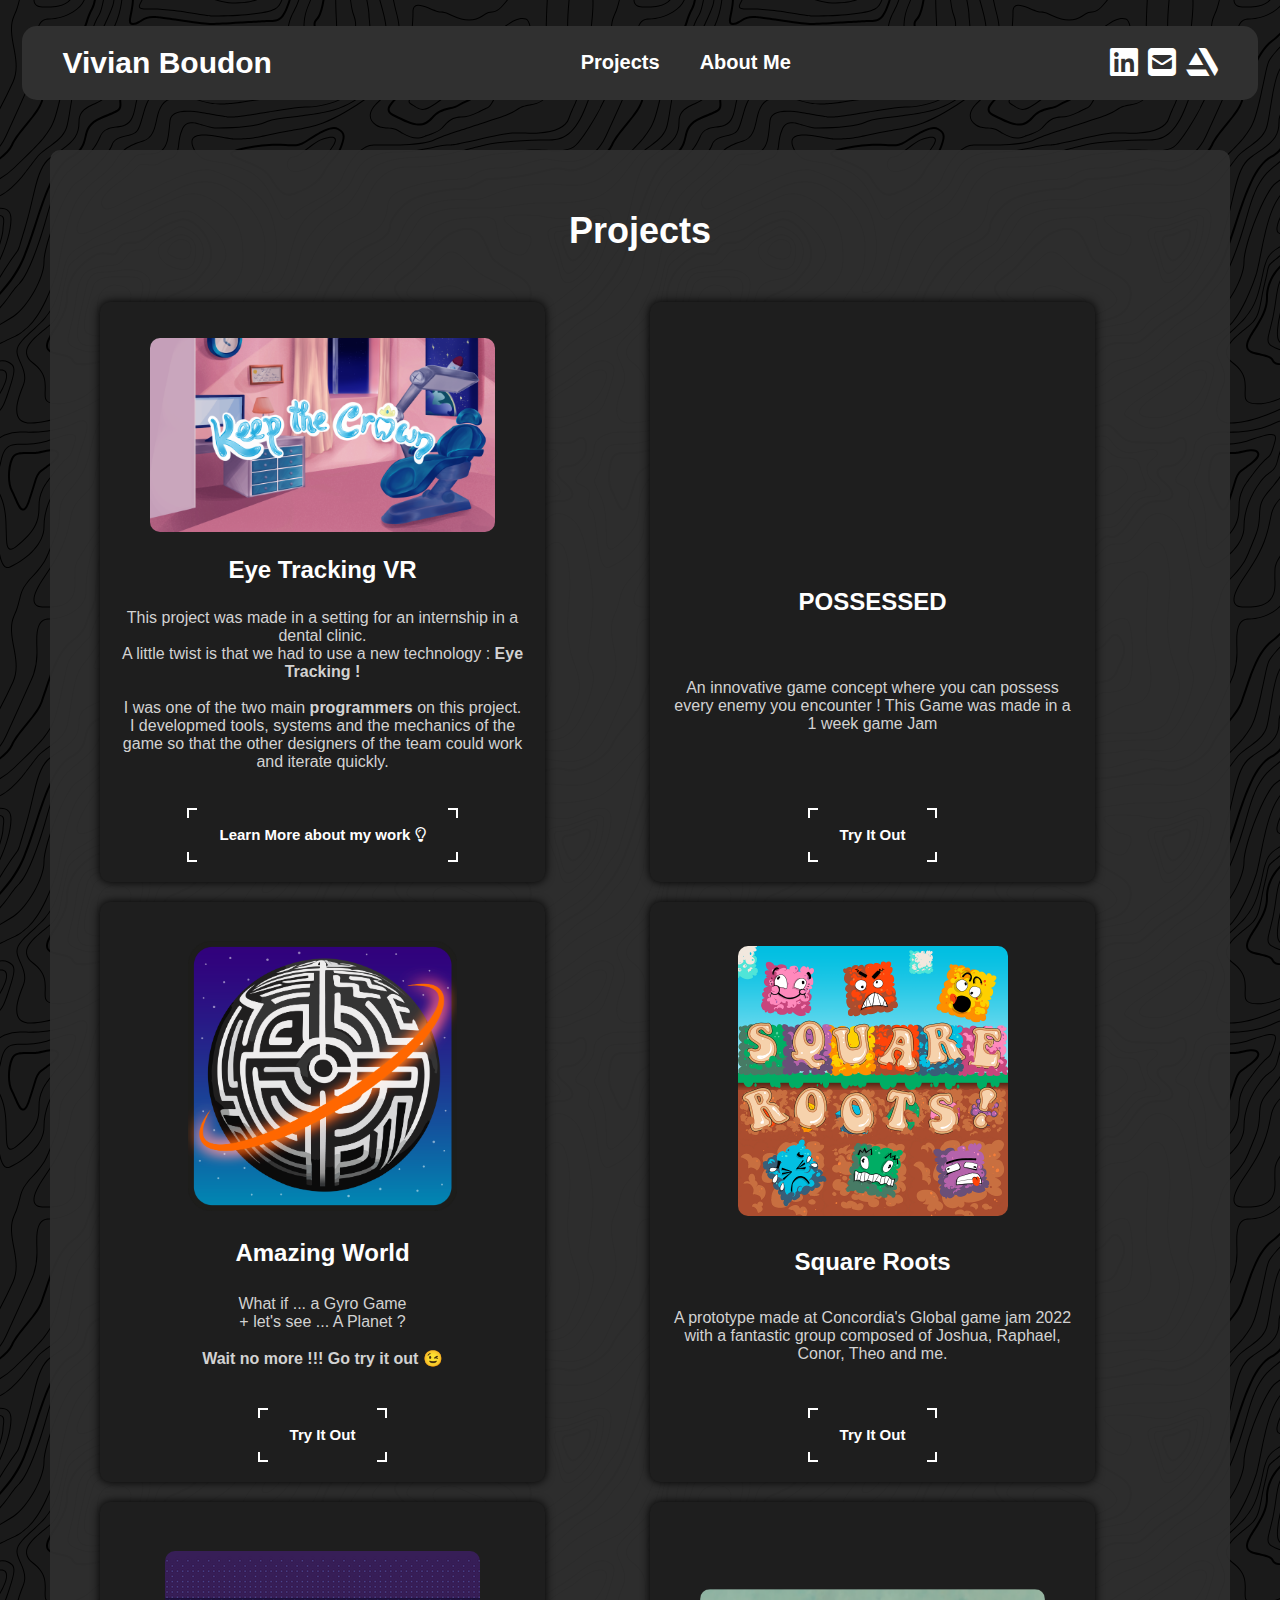
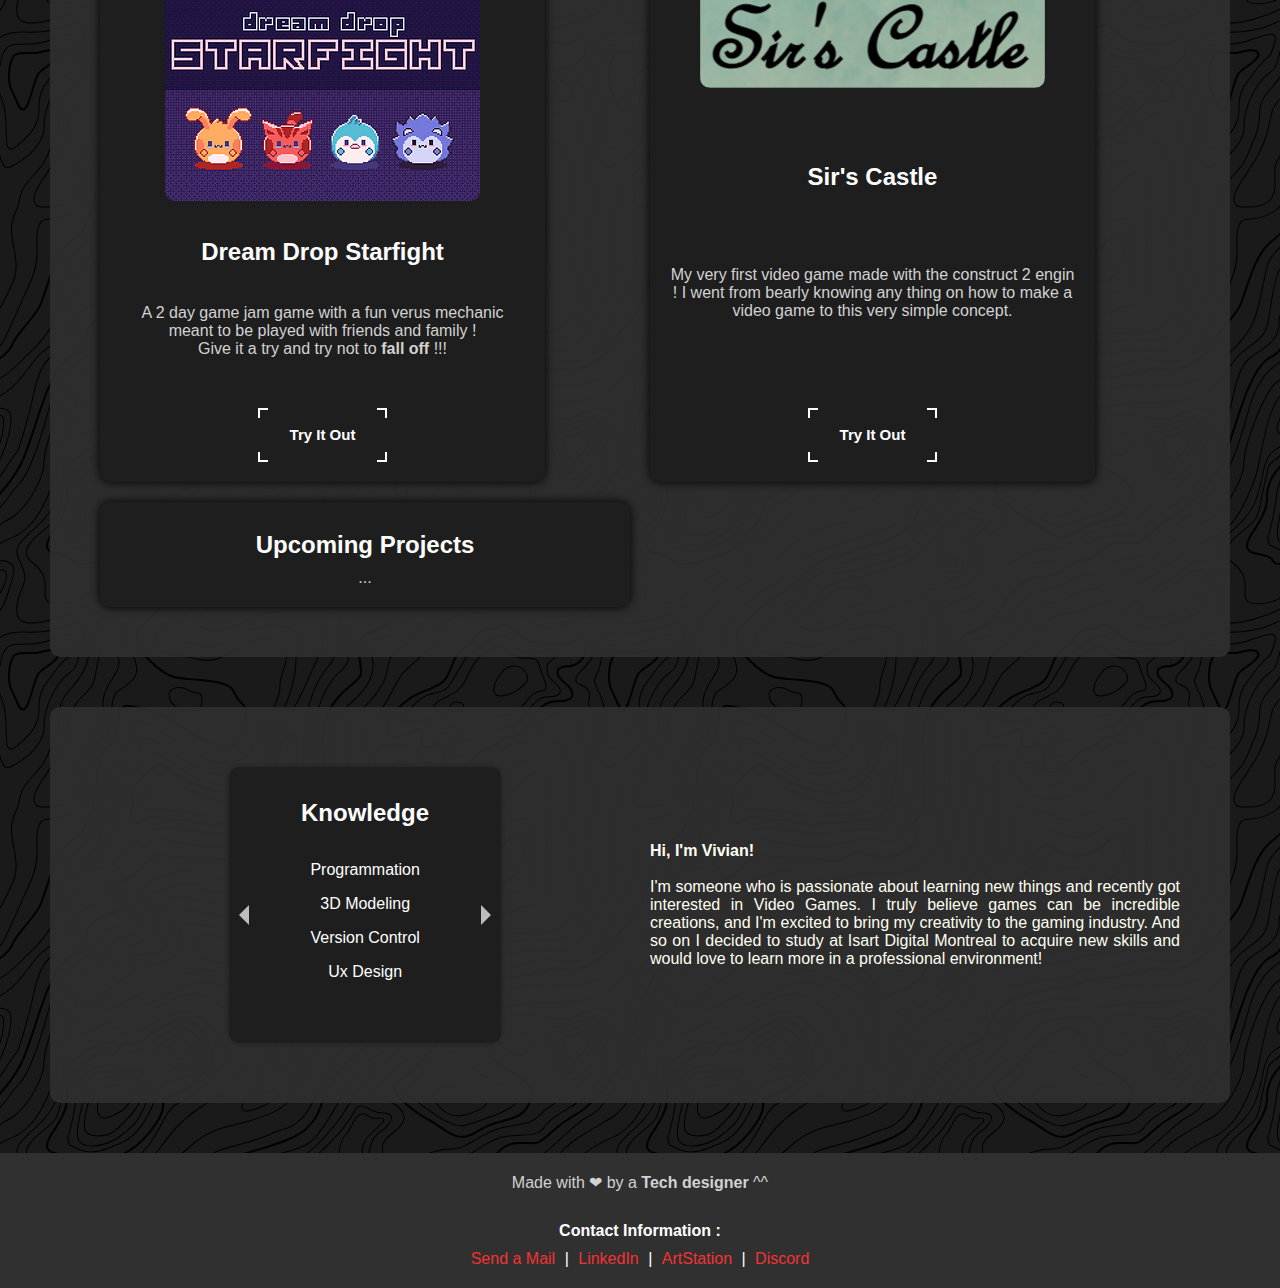
==== commit 840f3477: "Mini changes" ====
--- a/index.html
+++ b/index.html
@@ -27,7 +27,7 @@
         <section id="projects">
             <h1>Projects</h1>
             <div class="grid">
-                <div class="item" ProjectTag="2024">
+                <div class="item" ProjectTag="2024,Tech">
                     <img src="Assets/Img/ProjetVR/keep_the_crown.png" />
                     <h2>Eye Tracking VR</h2>
                     <p>
--- a/styles.css
+++ b/styles.css
@@ -13,7 +13,7 @@
     --accent-color: rgba(243, 51, 51, 1);
     --background-color: rgba(30, 30, 30, 1);
     --text-color: rgba(255, 255, 255, 1);
-    --muted-text-color: rgba(136, 136, 136, 1);
+    --muted-text-color: rgb(210, 210, 210);
 }
 
 [data-theme="light"] {
@@ -22,7 +22,7 @@
     --accent-color: rgba(0, 122, 255, 1);
     --background-color: rgba(255, 255, 255, 1);
     --text-color: rgba(0, 0, 0, 1);
-    --muted-text-color: rgba(100, 100, 100, 1);
+    --muted-text-color: rgb(60, 60, 60);
 }
 
 img {
@@ -76,6 +76,10 @@
     text-decoration: none;
     transition: all 0.2s ease-in-out;
     font-size: 125%;
+
+    white-space: nowrap;
+    overflow: hidden;
+    text-overflow: ellipsis;
 }
 
 .navbar-menu li a:hover {
@@ -508,6 +512,20 @@
     margin-top: 5%;
 }
 
+.highlight {
+    color: white;
+    border-radius: 2rem;
+    padding: 10px 15px;
+    margin-left: 5px;
+    background-color: hsla(280, 75%, 50%, 0.5);
+    text-decoration: none;
+    margin: 10px;
+}
+
+.highlight i {
+    margin-right: 5px;
+}
+
 /* mobile version */
 
 @media only screen and (max-width: 768px) {
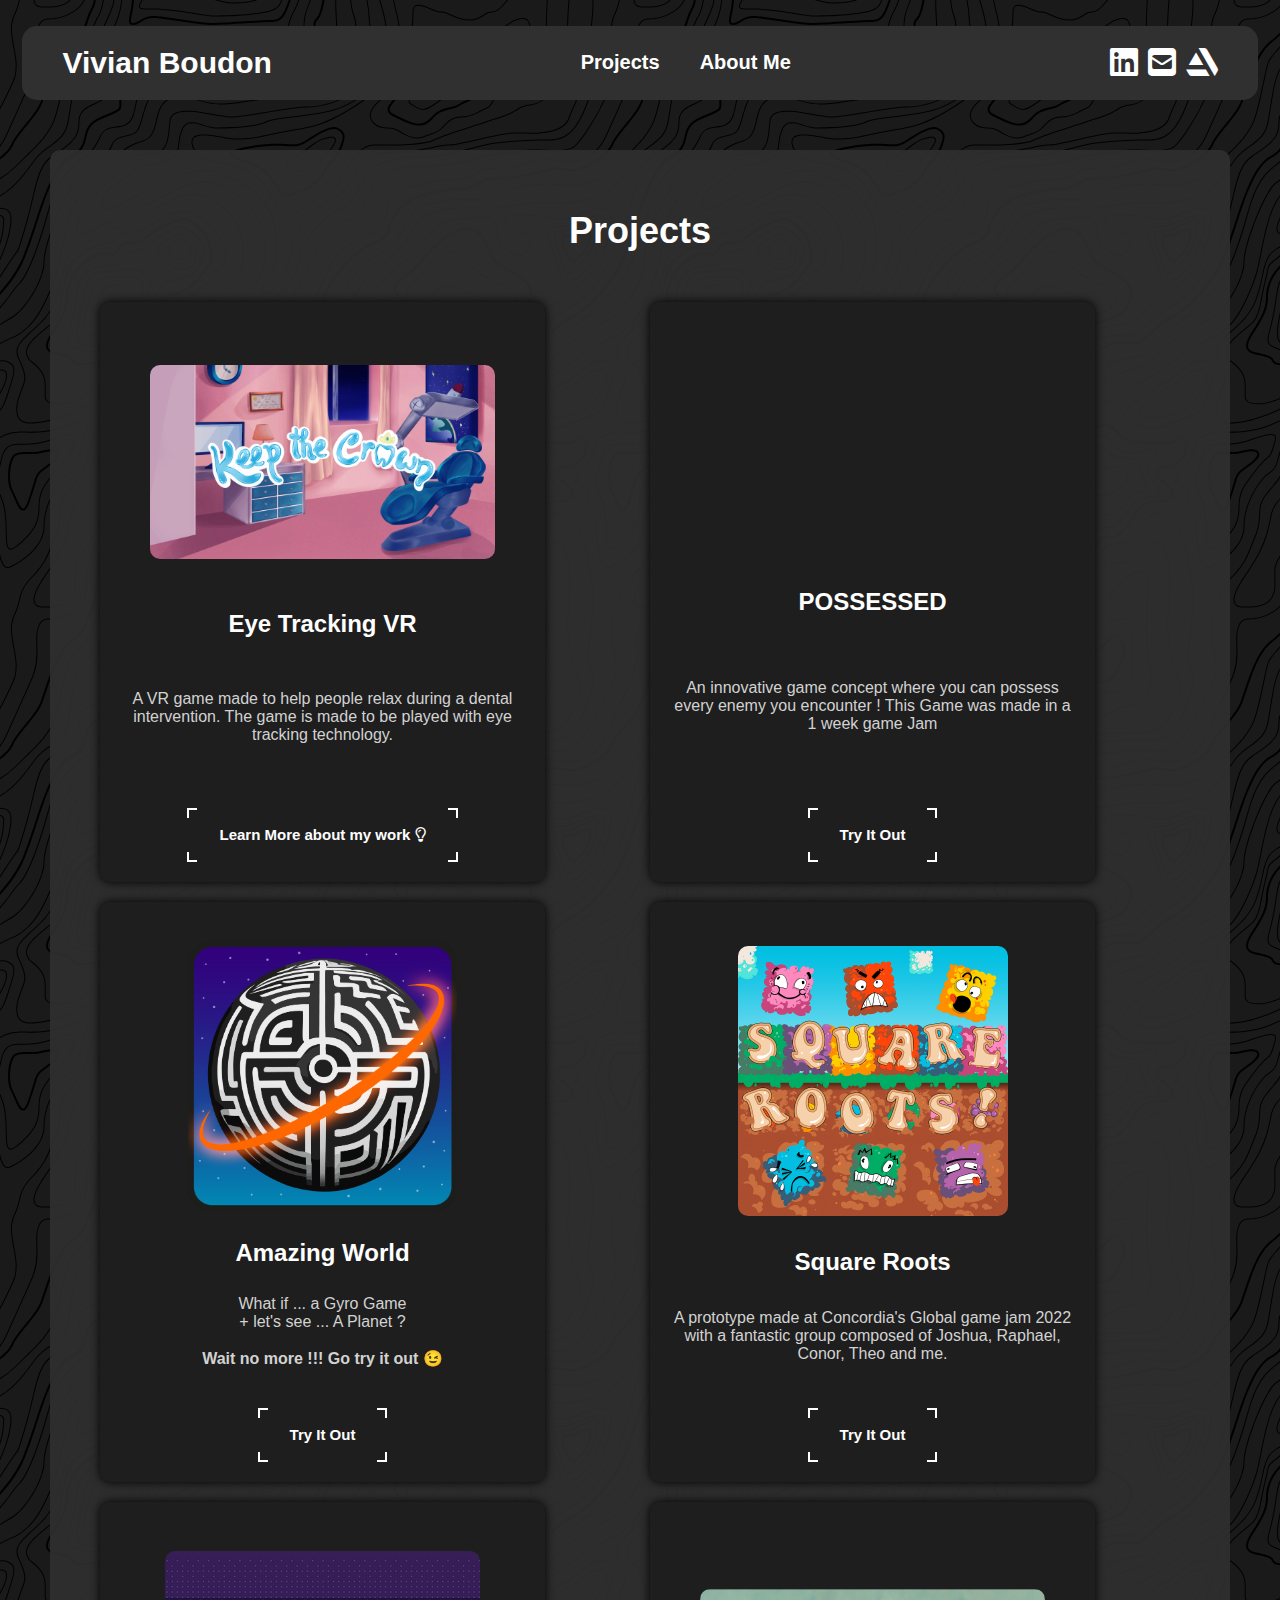
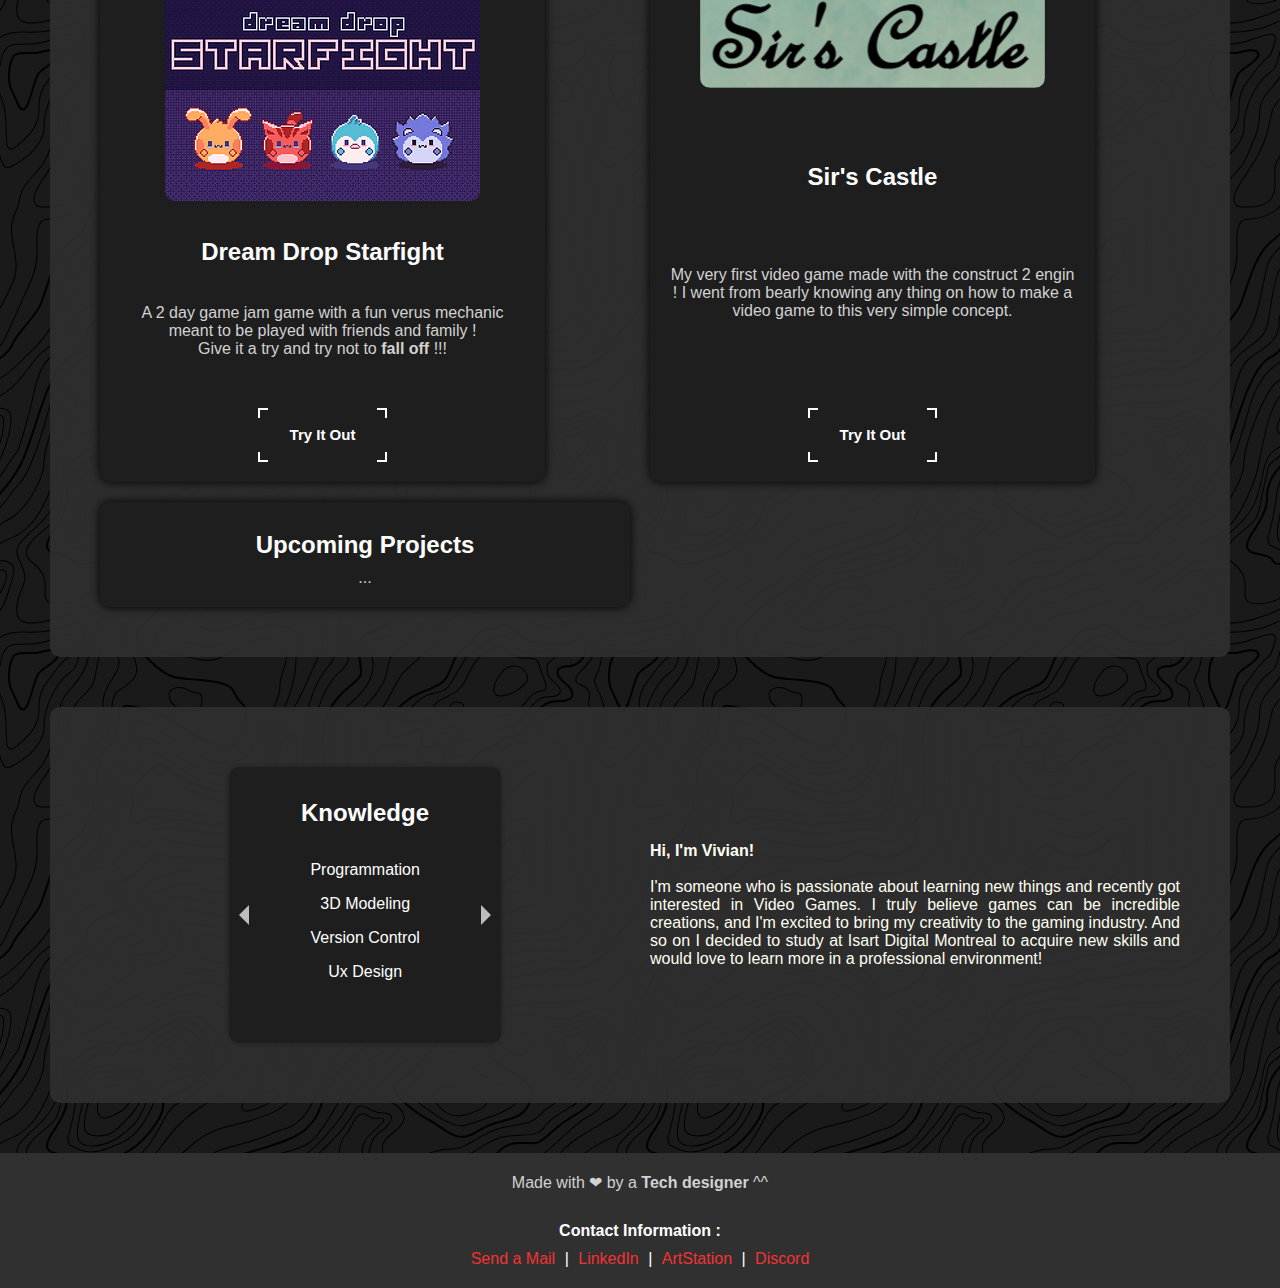
==== commit aacf4352: "Update" ====
--- a/index.html
+++ b/index.html
@@ -31,15 +31,9 @@
                     <img src="Assets/Img/ProjetVR/keep_the_crown.png" />
                     <h2>Eye Tracking VR</h2>
                     <p>
-                        This project was made in a setting for an internship in
-                        a dental clinic.
-                        <br />
-                        A little twist is that we had to use a new technology :
-                        <b>Eye Tracking !</b> <br /><br />
-                        I was one of the two main <b>programmers</b> on this
-                        project. I developmed tools, systems and the mechanics
-                        of the game so that the other designers of the team
-                        could work and iterate quickly.
+                        A VR game made to help people relax during a dental
+                        intervention. The game is made to be played with eye
+                        tracking technology.
                     </p>
                     <div class="Button Grid">
                         <a
--- a/styles.css
+++ b/styles.css
@@ -520,6 +520,7 @@
     background-color: hsla(280, 75%, 50%, 0.5);
     text-decoration: none;
     margin: 10px;
+    width: fit-content;
 }
 
 .highlight i {
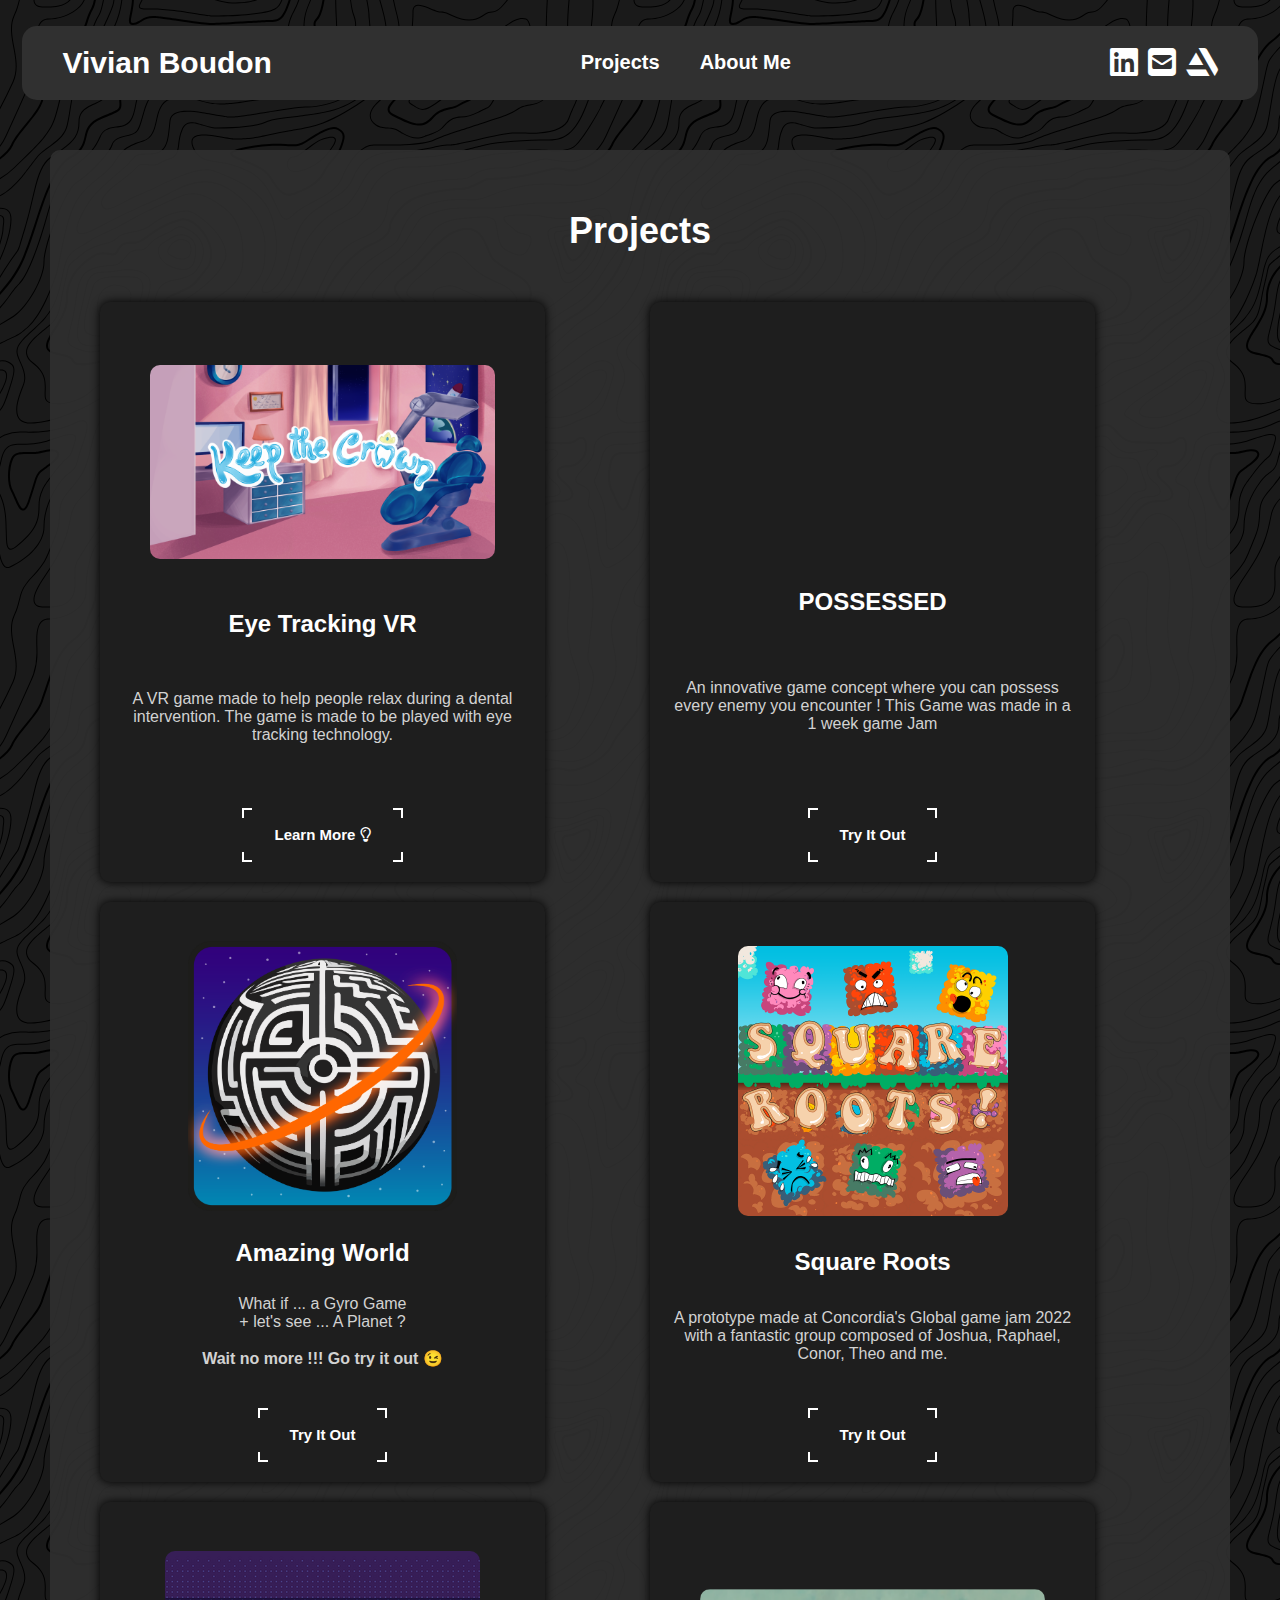
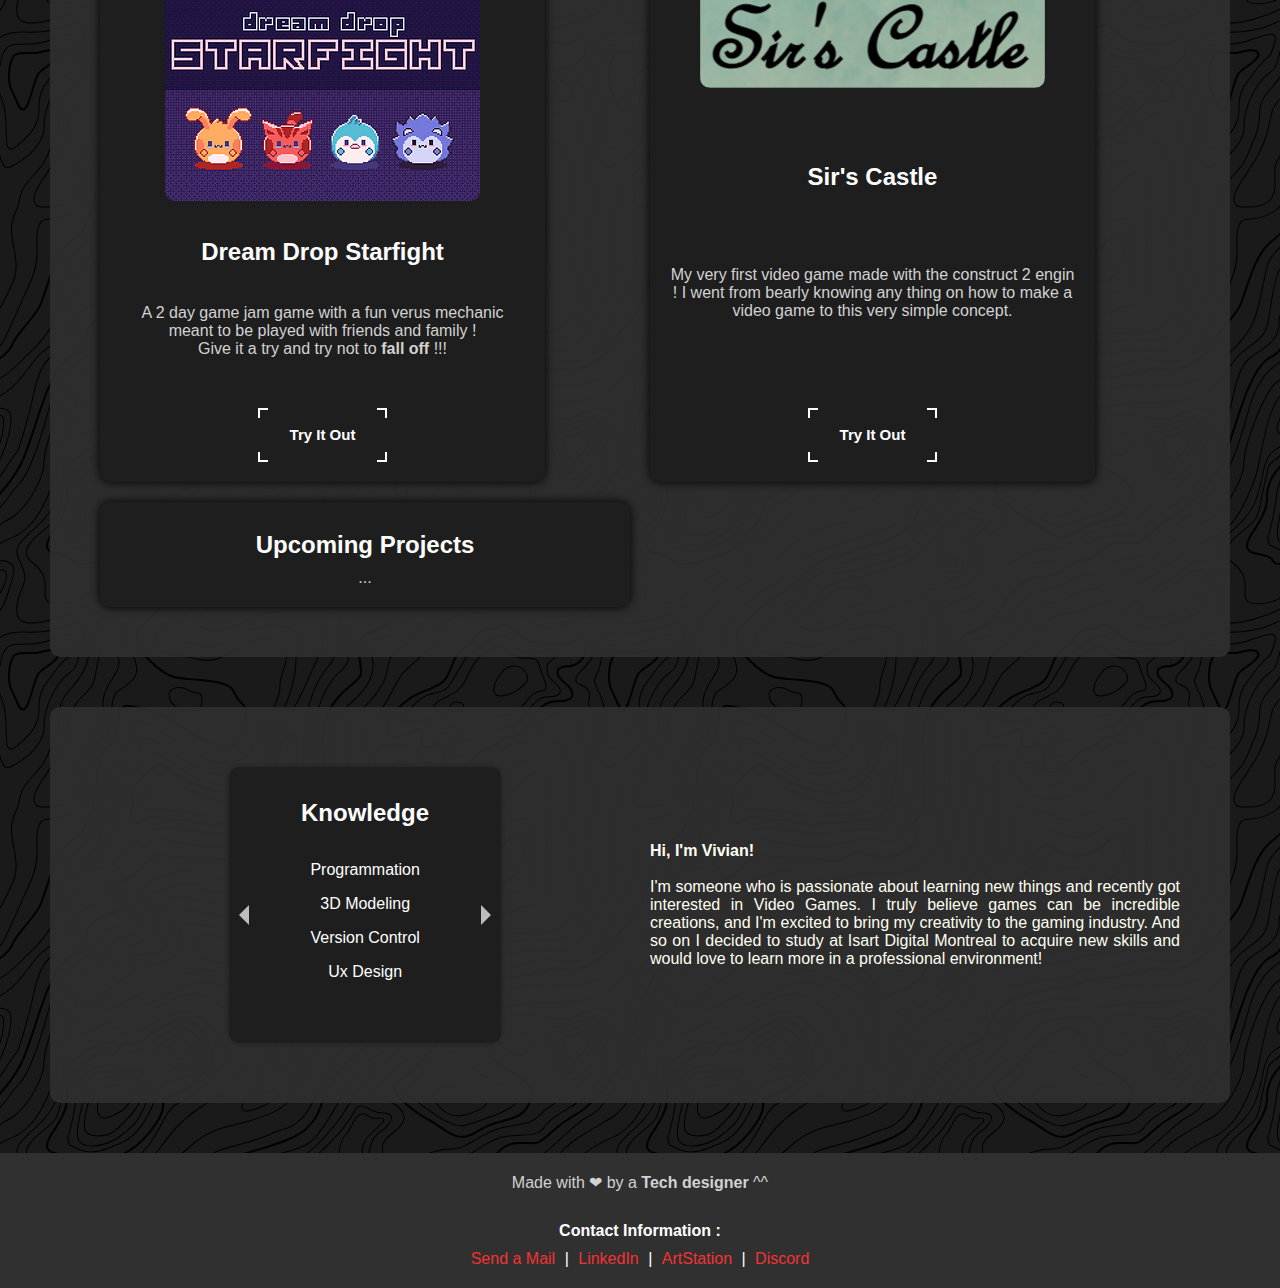
==== commit 08688701: "ET Bim des nouveaux changements" ====
--- a/index.html
+++ b/index.html
@@ -13,11 +13,6 @@
 
         <link rel="stylesheet" type="text/css" href="styles.css" />
         <link rel="stylesheet" type="text/css" href="buttons_style.css" />
-        <link
-            rel="stylesheet"
-            type="text/css"
-            href="https://cdnjs.cloudflare.com/ajax/libs/font-awesome/6.1.2/css/all.min.css"
-        />
         <script src="Scripts/IncludeHTML.js" defer></script>
     </head>
 
@@ -41,7 +36,7 @@
                             class="button"
                         >
                             <span>
-                                Learn More about my work
+                                Learn More
                                 <i class="fa-regular fa-lightbulb fa_2xl"></i
                             ></span>
                         </a>
--- a/styles.css
+++ b/styles.css
@@ -521,6 +521,7 @@
     text-decoration: none;
     margin: 10px;
     width: fit-content;
+    white-space: nowrap;
 }
 
 .highlight i {
